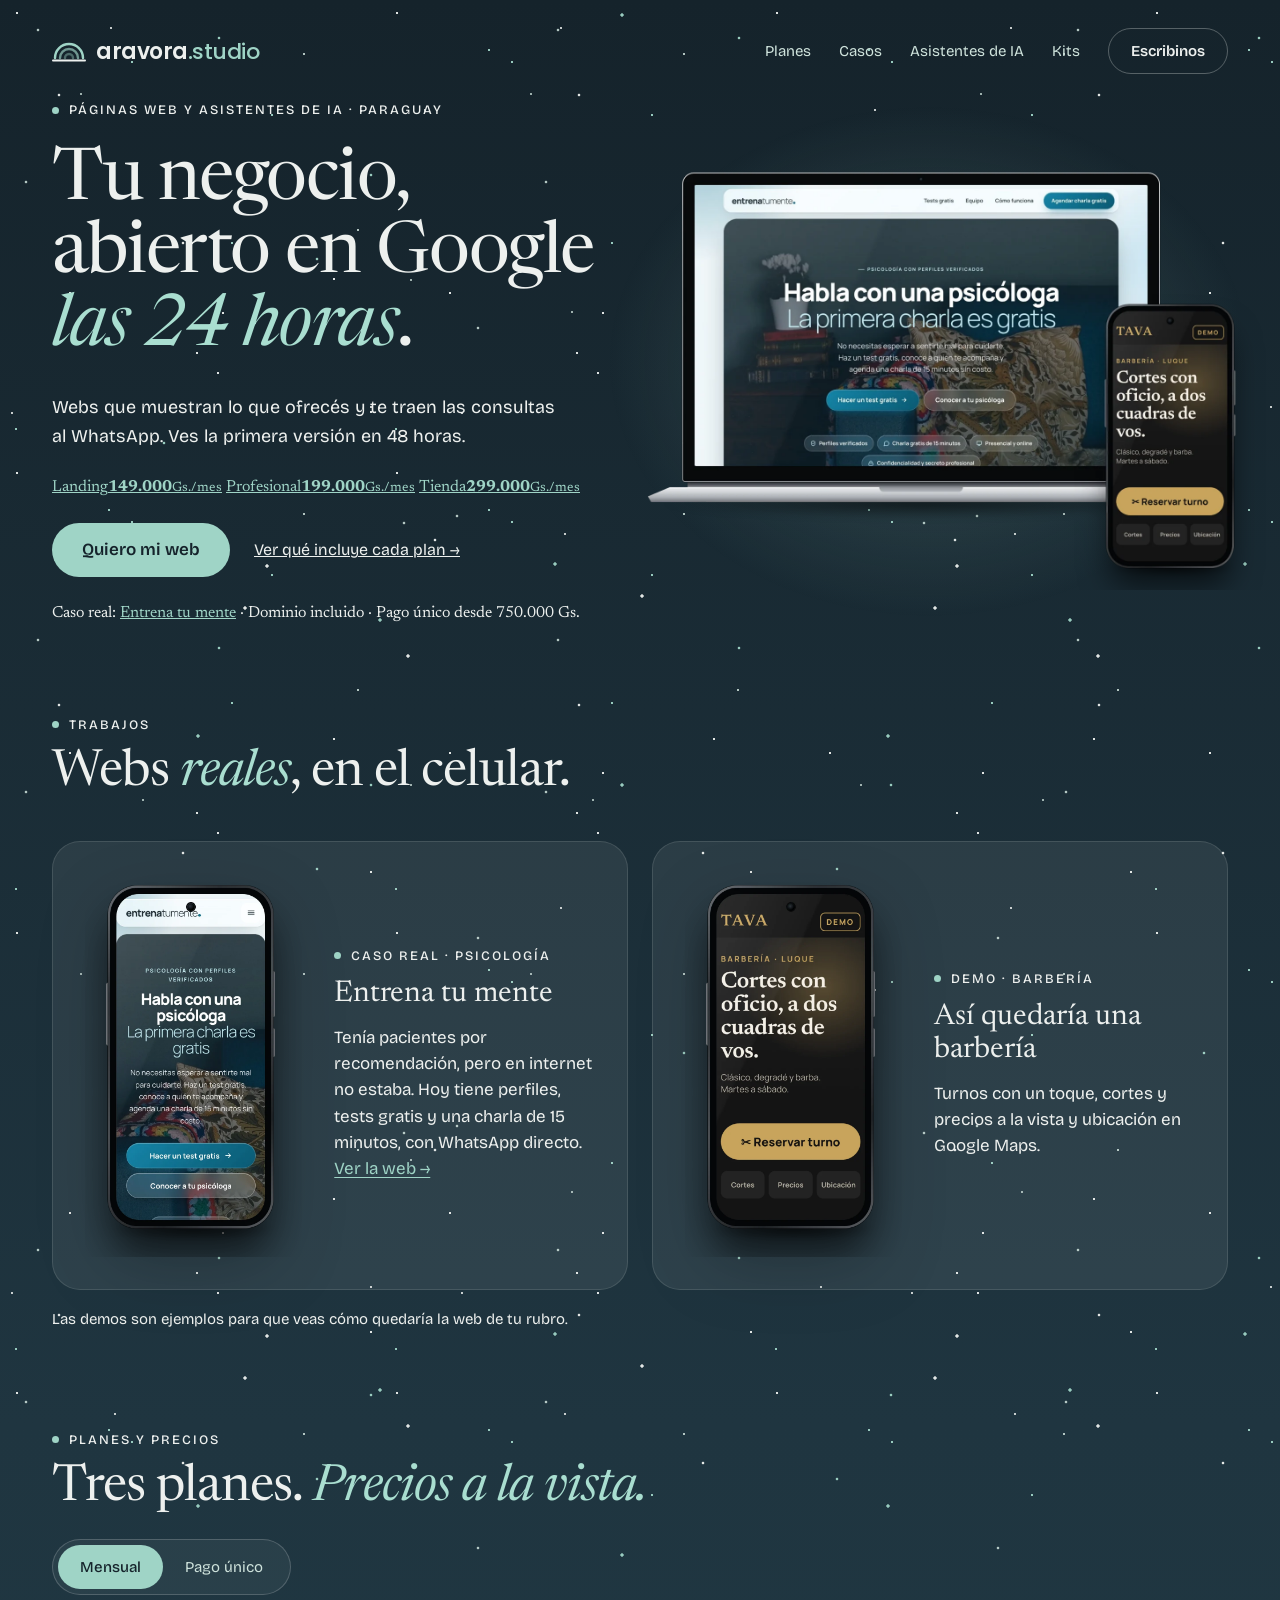
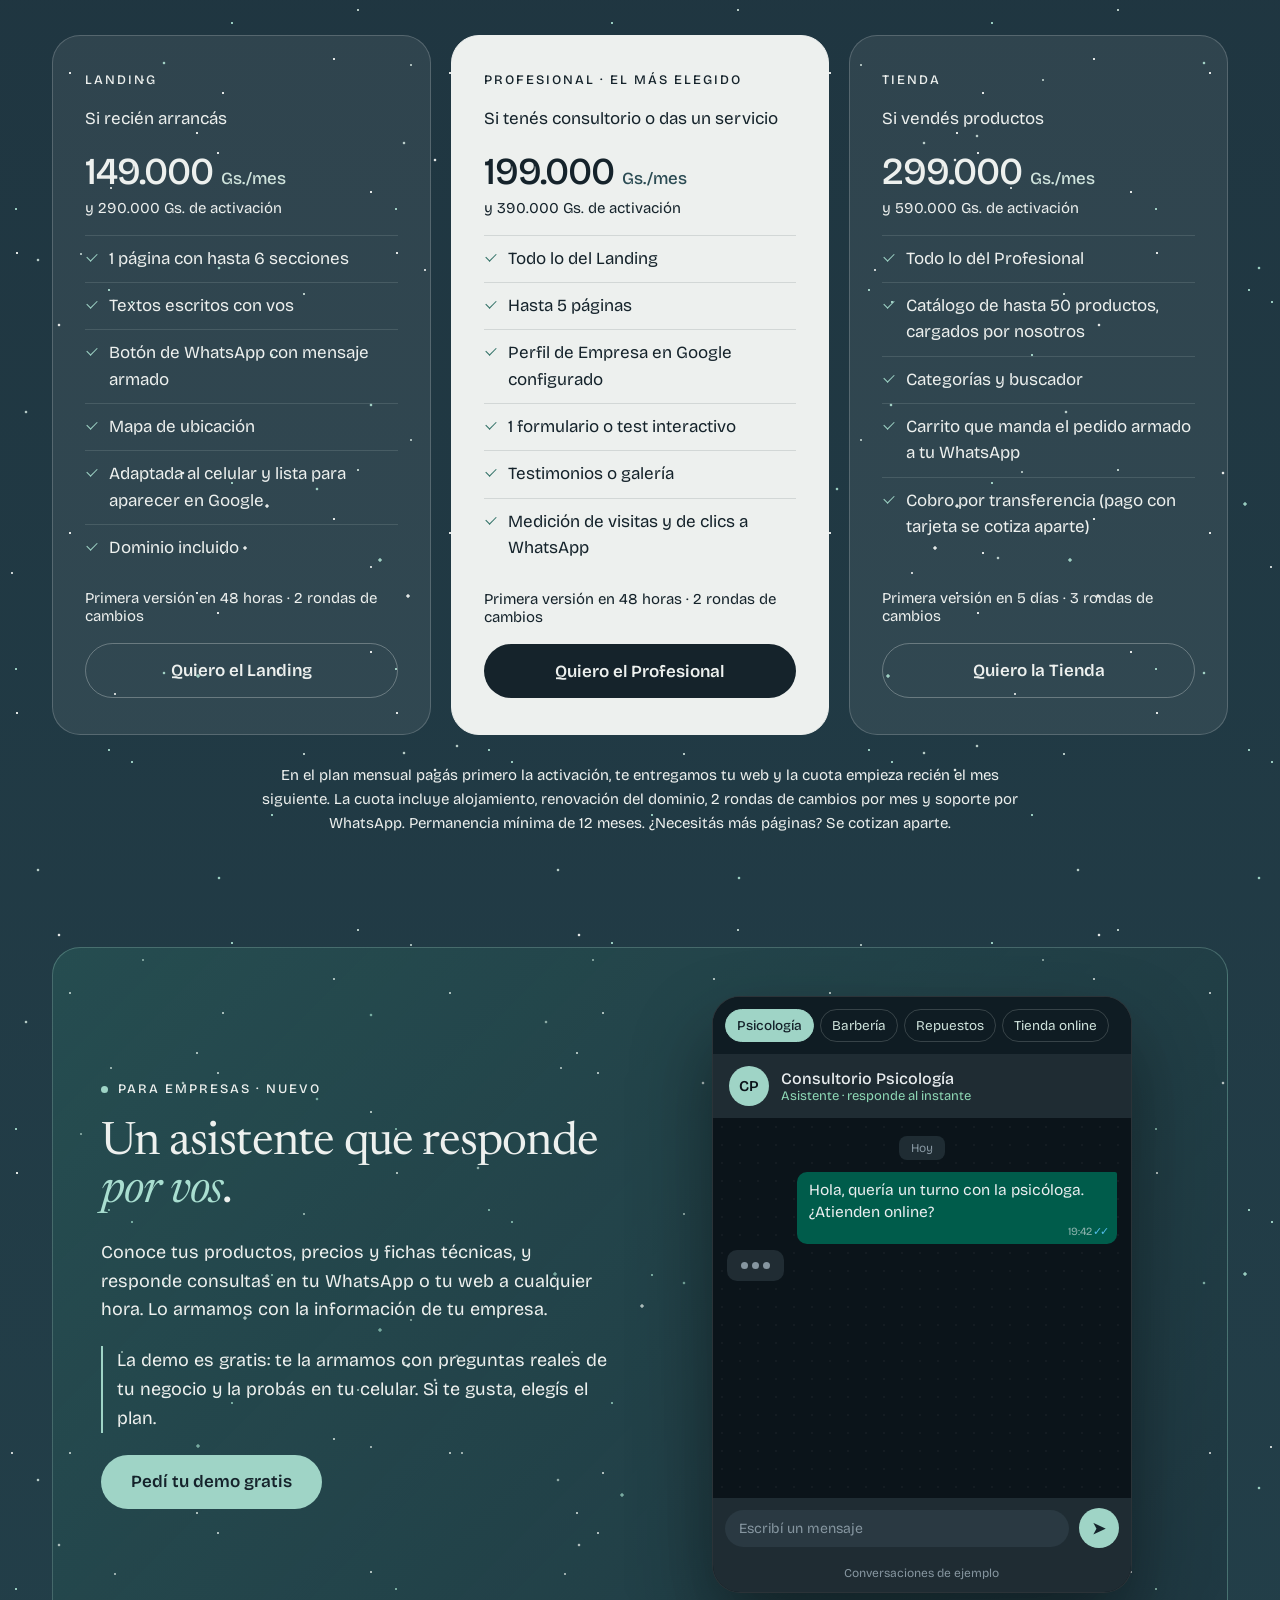
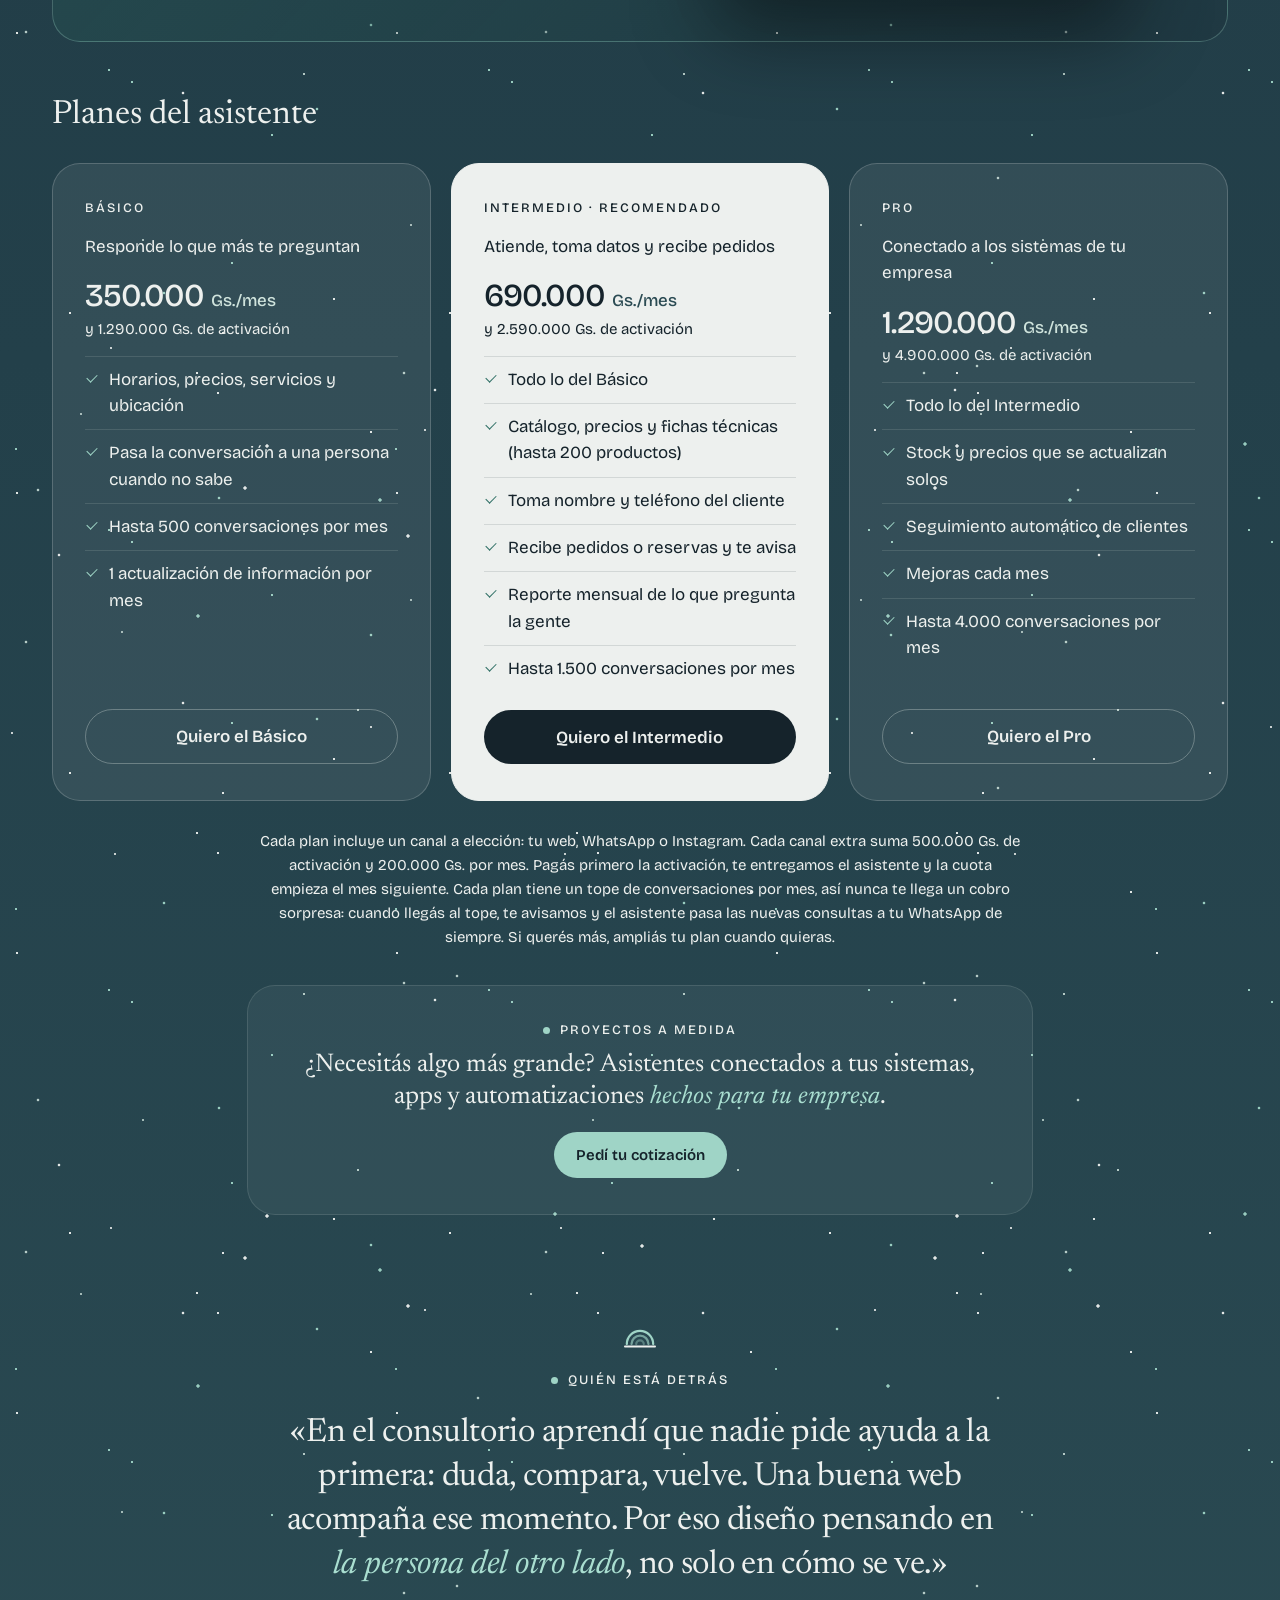
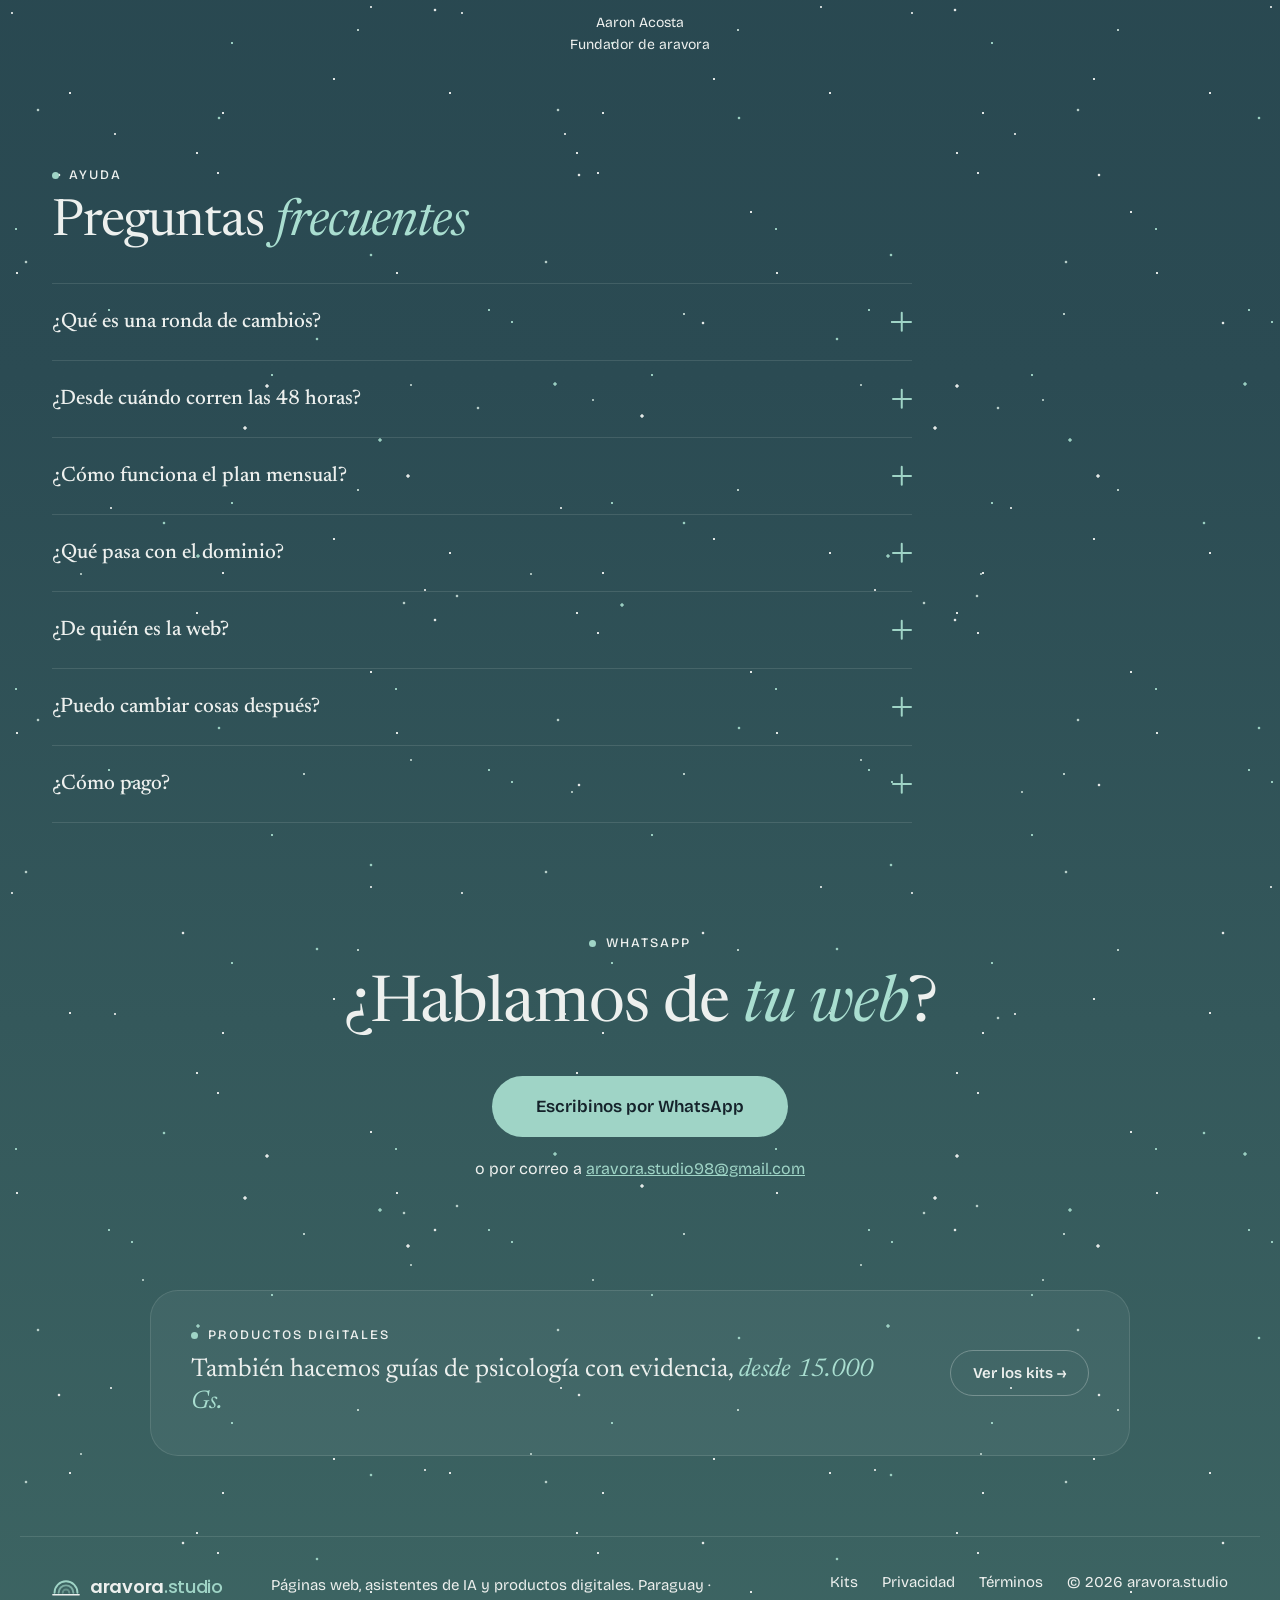
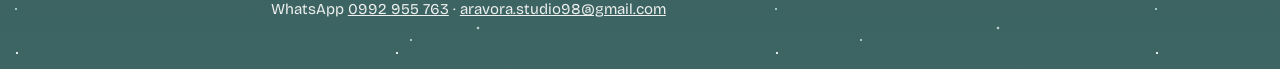
==== index.html @ 39e8e95a "Primera pantalla con precios y botón, página más corta" ====
<!DOCTYPE html>
<html lang="es">
<head>
  <meta charset="UTF-8">
  <meta name="viewport" content="width=device-width, initial-scale=1, viewport-fit=cover">
  <title>aravora.studio · Páginas web y asistentes de IA en Paraguay</title>
  <meta name="description" content="Páginas web para negocios y consultorios de Paraguay, desde 149.000 Gs. por mes. Primera versión en 48 horas y consultas directo a tu WhatsApp.">
  <meta name="theme-color" content="#15232B">
  <meta property="og:type" content="website">
  <meta property="og:title" content="aravora.studio · Páginas web y asistentes de IA en Paraguay">
  <meta property="og:description" content="Desde 149.000 Gs. por mes. Primera versión en 48 horas.">
  <meta property="og:url" content="https://aaronacostaamarillo98-blip.github.io/aravora-web/">
  <meta property="og:image" content="https://aaronacostaamarillo98-blip.github.io/aravora-web/compartir.jpg">
  <meta property="og:image:width" content="1200">
  <meta property="og:image:height" content="630">
  <link rel="icon" href="data:image/svg+xml,%3Csvg xmlns='http://www.w3.org/2000/svg' viewBox='0 0 64 64'%3E%3Crect width='64' height='64' rx='14' fill='%2315232B'/%3E%3Cg fill='none' stroke='%239FD4C6' stroke-width='4' stroke-linecap='round'%3E%3Cpath d='M12 40a20 20 0 0 1 40 0'/%3E%3Cpath d='M19 40a13 13 0 0 1 26 0' opacity='.6'/%3E%3Cpath d='M26 40a6 6 0 0 1 12 0' opacity='.35'/%3E%3C/g%3E%3Cline x1='9' y1='47' x2='55' y2='47' stroke='%23EDF0EE' stroke-width='4' stroke-linecap='round'/%3E%3C/svg%3E">
  <link rel="preload" as="image" href="img/dispositivos.webp" fetchpriority="high">
  <link rel="preconnect" href="https://fonts.googleapis.com">
  <link rel="preconnect" href="https://fonts.gstatic.com" crossorigin>
  <link href="https://fonts.googleapis.com/css2?family=Bricolage+Grotesque:opsz,wght@12..96,400;12..96,500;12..96,600&family=Newsreader:ital,opsz,wght@0,6..72,400;0,6..72,500;1,6..72,400;1,6..72,500&family=Poppins:wght@600&display=swap" rel="stylesheet">
  <link rel="stylesheet" href="estilo.css?v=20261119">
  <link rel="stylesheet" href="webs.css?v=20261119b">
  <link rel="stylesheet" href="tipografia.css?v=20261119">
  <link rel="stylesheet" href="calma.css?v=20261119">

  <!-- Pixel de Meta (ID 1428355635968530) -->
  <script>
    !function(f,b,e,v,n,t,s){if(f.fbq)return;n=f.fbq=function(){n.callMethod?
    n.callMethod.apply(n,arguments):n.queue.push(arguments)};if(!f._fbq)f._fbq=n;
    n.push=n;n.loaded=!0;n.version='2.0';n.queue=[];t=b.createElement(e);t.async=!0;
    t.src=v;s=b.getElementsByTagName(e)[0];s.parentNode.insertBefore(t,s)}(window,
    document,'script','https://connect.facebook.net/en_US/fbevents.js');
    fbq('init', '1428355635968530');
    fbq('track', 'PageView');
  </script>
  <noscript><img height="1" width="1" style="display:none" src="https://www.facebook.com/tr?id=1428355635968530&ev=PageView&noscript=1" alt=""></noscript>
  <!-- Fin del Pixel de Meta -->
</head>
<body class="pagina-inicio pagina-webs">

  <div class="raiz">
    <!-- Cielo estrellado -->
    <div class="cielo" aria-hidden="true">
      <span class="capa c1"></span>
      <span class="capa c2"></span>
      <span class="capa c3"></span>
      <span class="capa c4"></span>
      <span class="fugaz f1"><i></i></span>
      <span class="fugaz larga f2"><i></i></span>
      <span class="fugaz corta f3"><i></i></span>
      <span class="fugaz f4"><i></i></span>
    </div>

    <!-- Navegación -->
    <header class="cabecera ancho">
      <a href="#inicio" class="marca" aria-label="aravora, inicio">
        <svg viewBox="0 0 34 22" fill="none" aria-hidden="true"><path d="M3 18a14 14 0 0 1 28 0" stroke="#9FD4C6" stroke-width="2.4" stroke-linecap="round"/><path d="M8 18a9 9 0 0 1 18 0" stroke="#9FD4C6" stroke-width="2.4" stroke-linecap="round" opacity="0.65"/><path d="M13 18a4 4 0 0 1 8 0" stroke="#9FD4C6" stroke-width="2.4" stroke-linecap="round" opacity="0.4"/><path d="M1 20.5h32" stroke="#EDF0EE" stroke-width="2" stroke-linecap="round"/></svg>
        <span class="logotipo">aravora<span class="logotipo-punto">.studio</span></span>
      </a>
      <button class="abrir-menu" type="button" aria-label="Abrir menú" aria-expanded="false" aria-controls="menu"><svg width="20" height="20" viewBox="0 0 20 20" fill="none" aria-hidden="true"><path d="M3 6h14M3 14h14" stroke="#EDF0EE" stroke-width="1.6" stroke-linecap="round"/></svg></button>
      <nav class="menu" id="menu" aria-label="Principal">
        <a href="#planes">Planes</a>
        <a href="#casos">Casos</a>
        <a href="#asistentes">Asistentes de IA</a>
        <a href="kits.html">Kits</a>
        <a class="boton boton--linea boton--chico" data-wa="Hola, quiero consultar por una página web" data-producto="Consulta web" href="#" target="_blank" rel="noopener">Escribinos</a>
      </nav>
    </header>

    <main>

      <!-- 1. Titular -->
      <section class="heroweb ancho" id="inicio">
        <div class="heroweb-texto">
          <p class="rotulo"><span class="punto"></span><span>Páginas web y asistentes de IA · Paraguay</span></p>
          <h1>Tu negocio, abierto en Google <em>las 24 horas</em>.</h1>
          <p class="bajada">Webs que muestran lo que ofrecés y te traen las consultas al WhatsApp. Ves la primera versión en 48 horas.</p>
          <div class="hero-precios" aria-label="Precios">
            <a href="#planes" class="hero-precio"><span>Landing</span><b>149.000</b><small>Gs./mes</small></a>
            <a href="#planes" class="hero-precio hero-precio--top"><span>Profesional</span><b>199.000</b><small>Gs./mes</small></a>
            <a href="#planes" class="hero-precio"><span>Tienda</span><b>299.000</b><small>Gs./mes</small></a>
          </div>
          <div class="portada-acciones">
            <a class="boton" data-wa="Hola, quiero mi página web" data-producto="Consulta web" href="#" target="_blank" rel="noopener">Quiero mi web</a>
            <a class="enlace-flecha" href="#planes">Ver qué incluye cada plan →</a>
          </div>
          <p class="hero-prueba"><span class="punto"></span>Caso real: <a href="#casos">Entrena tu mente</a> · Dominio incluido · Pago único desde 750.000 Gs.</p>
        </div>
        <div class="heroweb-dispositivos"><img src="img/dispositivos.webp" fetchpriority="high" alt="La web de Entrena tu mente en una notebook y la demo de una barbería en un celular" width="1600" height="1040"></div>
      </section>



      <!-- 6. Casos y demos -->
      <section class="casos ancho" id="casos" aria-labelledby="casos-titulo">
        <p class="rotulo"><span class="punto"></span>Trabajos</p>
        <h2 class="titulo-seccion" id="casos-titulo">Webs <em>reales</em>, en el celular.</h2>
        <div class="casos-rejilla">
          <a class="caso-tarjeta" href="https://entrenatumente.space" target="_blank" rel="noopener">
            <img class="caso-tel" src="img/tel-etm.webp" alt="La web de Entrena tu mente en un celular" width="760" height="1340" loading="lazy">
            <div class="caso-tarjeta-texto">
              <p class="rotulo"><span class="punto"></span>Caso real · Psicología</p>
              <h3>Entrena tu mente</h3>
              <p>Tenía pacientes por recomendación, pero en internet no estaba. Hoy tiene perfiles, tests gratis y una charla de 15 minutos, con WhatsApp directo. <span class="subrayado">Ver la web →</span></p>
            </div>
          </a>
          <div class="caso-tarjeta">
            <img class="caso-tel" src="img/tel-tava.webp" alt="Demo de la web de una barbería en un celular" width="760" height="1340" loading="lazy">
            <div class="caso-tarjeta-texto">
              <p class="rotulo"><span class="punto"></span>Demo · Barbería</p>
              <h3>Así quedaría una barbería</h3>
              <p>Turnos con un toque, cortes y precios a la vista y ubicación en Google Maps.</p>
            </div>
          </div>
        </div>
        <p class="casos-nota">Las demos son ejemplos para que veas cómo quedaría la web de tu rubro.</p>
      </section>



      <!-- 4. Planes -->
      <section class="planes ancho modo-mensual" id="planes" aria-labelledby="planes-titulo">
        <div class="planes-cabeza">
          <p class="rotulo"><span class="punto"></span>Planes y precios</p>
          <h2 class="titulo-seccion" id="planes-titulo">Tres planes. <em>Precios a la vista.</em></h2>
          <div class="interruptor" role="group" aria-label="Forma de pago">
            <button type="button" data-modo="mensual" aria-pressed="true">Mensual</button>
            <button type="button" data-modo="unico" aria-pressed="false">Pago único</button>
          </div>
        </div>

        <div class="planes-rejilla">
          <article class="plan" data-plan="Landing" data-unico="750000" data-mensual="149000">
            <p class="rotulo">Landing</p>
            <p class="plan-para">Si recién arrancás</p>
            <p class="plan-precio">
              <span class="si-unico"><span class="cifra">750.000 <span>Gs.</span></span><span class="nota">pago único</span></span>
              <span class="si-mensual"><span class="cifra">149.000 <span>Gs./mes</span></span><span class="nota">y 290.000 Gs. de activación</span></span>
            </p>
            <ul class="plan-lista">
              <li>1 página con hasta 6 secciones</li>
              <li>Textos escritos con vos</li>
              <li>Botón de WhatsApp con mensaje armado</li>
              <li>Mapa de ubicación</li>
              <li>Adaptada al celular y lista para aparecer en Google</li>
              <li>Dominio incluido</li>
            </ul>
            <p class="plan-meta">Primera versión en 48 horas · 2 rondas de cambios</p>
            <a class="boton boton--linea plan-boton" data-wa="Hola, quiero el plan Landing en pago mensual" data-producto="Plan Landing" data-valor="149000" href="#" target="_blank" rel="noopener">Quiero el Landing</a>
          </article>

          <article class="plan plan--destacado" data-plan="Profesional" data-unico="1000000" data-mensual="199000">
            <p class="rotulo">Profesional · El más elegido</p>
            <p class="plan-para">Si tenés consultorio o das un servicio</p>
            <p class="plan-precio">
              <span class="si-unico"><span class="cifra">1.000.000 <span>Gs.</span></span><span class="nota">pago único</span></span>
              <span class="si-mensual"><span class="cifra">199.000 <span>Gs./mes</span></span><span class="nota">y 390.000 Gs. de activación</span></span>
            </p>
            <ul class="plan-lista">
              <li>Todo lo del Landing</li>
              <li>Hasta 5 páginas</li>
              <li>Perfil de Empresa en Google configurado</li>
              <li>1 formulario o test interactivo</li>
              <li>Testimonios o galería</li>
              <li>Medición de visitas y de clics a WhatsApp</li>
            </ul>
            <p class="plan-meta">Primera versión en 48 horas · 2 rondas de cambios</p>
            <a class="boton boton--tinta plan-boton" data-wa="Hola, quiero el plan Profesional en pago mensual" data-producto="Plan Profesional" data-valor="199000" href="#" target="_blank" rel="noopener">Quiero el Profesional</a>
          </article>

          <article class="plan" data-plan="Tienda" data-unico="1800000" data-mensual="299000">
            <p class="rotulo">Tienda</p>
            <p class="plan-para">Si vendés productos</p>
            <p class="plan-precio">
              <span class="si-unico"><span class="cifra">1.800.000 <span>Gs.</span></span><span class="nota">pago único</span></span>
              <span class="si-mensual"><span class="cifra">299.000 <span>Gs./mes</span></span><span class="nota">y 590.000 Gs. de activación</span></span>
            </p>
            <ul class="plan-lista">
              <li>Todo lo del Profesional</li>
              <li>Catálogo de hasta 50 productos, cargados por nosotros</li>
              <li>Categorías y buscador</li>
              <li>Carrito que manda el pedido armado a tu WhatsApp</li>
              <li>Cobro por transferencia (pago con tarjeta se cotiza aparte)</li>
            </ul>
            <p class="plan-meta">Primera versión en 5 días · 3 rondas de cambios</p>
            <a class="boton boton--linea plan-boton" data-wa="Hola, quiero el plan Tienda en pago mensual" data-producto="Plan Tienda" data-valor="299000" href="#" target="_blank" rel="noopener">Quiero la Tienda</a>
          </article>
        </div>

        <p class="planes-nota"><span class="si-unico">En pago único la web es tuya desde el primer día: queda a tu nombre, con el alojamiento incluido y el dominio gratis el primer año. Durante los 2 primeros meses tenés 2 rondas de cambios gratis; después, los cambios se cotizan aparte. </span><span class="si-mensual">En el plan mensual pagás primero la activación, te entregamos tu web y la cuota empieza recién el mes siguiente. La cuota incluye alojamiento, renovación del dominio, 2 rondas de cambios por mes y soporte por WhatsApp. Permanencia mínima de 12 meses. </span>¿Necesitás más páginas? Se cotizan aparte.</p>
      </section>





      <!-- 7. Asistentes de IA -->
      <section class="asistentes ancho" id="asistentes" aria-labelledby="asistentes-titulo">
        <div class="asistentes-caja">
          <div class="asistentes-texto">
            <p class="rotulo"><span class="punto"></span>Para empresas · Nuevo</p>
            <h2 id="asistentes-titulo">Un asistente que responde <em>por vos</em>.</h2>
            <p>Conoce tus productos, precios y fichas técnicas, y responde consultas en tu WhatsApp o tu web a cualquier hora. Lo armamos con la información de tu empresa.</p>
            <p class="asistentes-demo">La demo es gratis: te la armamos con preguntas reales de tu negocio y la probás en tu celular. Si te gusta, elegís el plan.</p>
            <a class="boton" data-wa="Hola, quiero la demo gratis del asistente de IA para mi empresa" data-producto="Demo asistente IA" href="#" target="_blank" rel="noopener">Pedí tu demo gratis</a>
          </div>
          <div class="chatx" id="chatx" aria-label="Ejemplos de conversación con un asistente">
            <div class="chatx-tabs" role="tablist"><button type="button" data-k="psico" role="tab">Psicología</button><button type="button" data-k="barber" role="tab">Barbería</button><button type="button" data-k="ferre" role="tab">Repuestos</button><button type="button" data-k="tienda" role="tab">Tienda online</button></div>
            <div class="chatx-cab"><span class="chatx-av">CP</span><div><p class="chatx-nom">Consultorio Psicología</p><p class="chatx-est">Asistente · responde al instante</p></div></div>
            <div class="chatx-cuerpo" aria-live="polite"></div>
            <div class="chatx-pie" aria-hidden="true"><span>Escribí un mensaje</span><b>➤</b></div>
            <p class="chatx-nota">Conversaciones de ejemplo</p>
          </div>
        </div>
              <div class="ia-planes">
          <h3 class="ia-planes-titulo">Planes del asistente</h3>
          <div class="planes-rejilla">
            <article class="plan">
              <p class="rotulo">Básico</p>
              <p class="plan-para">Responde lo que más te preguntan</p>
              <p class="plan-precio"><span class="cifra">350.000 <span>Gs./mes</span></span><span class="nota">y 1.290.000 Gs. de activación</span></p>
              <ul class="plan-lista">
                <li>Horarios, precios, servicios y ubicación</li>
                <li>Pasa la conversación a una persona cuando no sabe</li>
                <li>Hasta 500 conversaciones por mes</li>
                <li>1 actualización de información por mes</li>
              </ul>
              <a class="boton boton--linea plan-boton" data-wa="Hola, quiero el asistente de IA Básico" data-producto="Asistente Básico" data-valor="350000" href="#" target="_blank" rel="noopener">Quiero el Básico</a>
            </article>
            <article class="plan plan--destacado">
              <p class="rotulo">Intermedio · Recomendado</p>
              <p class="plan-para">Atiende, toma datos y recibe pedidos</p>
              <p class="plan-precio"><span class="cifra">690.000 <span>Gs./mes</span></span><span class="nota">y 2.590.000 Gs. de activación</span></p>
              <ul class="plan-lista">
                <li>Todo lo del Básico</li>
                <li>Catálogo, precios y fichas técnicas (hasta 200 productos)</li>
                <li>Toma nombre y teléfono del cliente</li>
                <li>Recibe pedidos o reservas y te avisa</li>
                <li>Reporte mensual de lo que pregunta la gente</li>
                <li>Hasta 1.500 conversaciones por mes</li>
              </ul>
              <a class="boton boton--tinta plan-boton" data-wa="Hola, quiero el asistente de IA Intermedio" data-producto="Asistente Intermedio" data-valor="690000" href="#" target="_blank" rel="noopener">Quiero el Intermedio</a>
            </article>
            <article class="plan">
              <p class="rotulo">Pro</p>
              <p class="plan-para">Conectado a los sistemas de tu empresa</p>
              <p class="plan-precio"><span class="cifra">1.290.000 <span>Gs./mes</span></span><span class="nota">y 4.900.000 Gs. de activación</span></p>
              <ul class="plan-lista">
                <li>Todo lo del Intermedio</li>
                <li>Stock y precios que se actualizan solos</li>
                <li>Seguimiento automático de clientes</li>
                <li>Mejoras cada mes</li>
                <li>Hasta 4.000 conversaciones por mes</li>
              </ul>
              <a class="boton boton--linea plan-boton" data-wa="Hola, quiero el asistente de IA Pro" data-producto="Asistente Pro" data-valor="1290000" href="#" target="_blank" rel="noopener">Quiero el Pro</a>
            </article>
          </div>
          <p class="planes-nota">Cada plan incluye un canal a elección: tu web, WhatsApp o Instagram. Cada canal extra suma 500.000 Gs. de activación y 200.000 Gs. por mes. Pagás primero la activación, te entregamos el asistente y la cuota empieza el mes siguiente. Cada plan tiene un tope de conversaciones por mes, así nunca te llega un cobro sorpresa: cuando llegás al tope, te avisamos y el asistente pasa las nuevas consultas a tu WhatsApp de siempre. Si querés más, ampliás tu plan cuando quieras.</p>
          <div class="tarjeta-alvora a-medida">
            <div class="tarjeta-alvora-texto">
              <p class="rotulo"><span class="punto"></span>Proyectos a medida</p>
              <h2>¿Necesitás algo más grande? Asistentes conectados a tus sistemas, apps y automatizaciones <em>hechos para tu empresa</em>.</h2>
            </div>
            <div class="tarjeta-alvora-enlaces">
              <a class="boton boton--chico" data-wa="Hola, quiero cotizar un proyecto a medida" data-producto="Proyecto a medida" href="#" target="_blank" rel="noopener">Pedí tu cotización</a>
            </div>
          </div>
        </div>
      </section>



      <!-- 9. Quién está detrás -->
      <section class="manifiesto tramo ancho">
        <div class="manifiesto-caja">
          <span class="isotipo" aria-hidden="true"><svg viewBox="0 0 34 22" fill="none" aria-hidden="true"><path d="M3 18a14 14 0 0 1 28 0" stroke="#9FD4C6" stroke-width="2.4" stroke-linecap="round"/><path d="M8 18a9 9 0 0 1 18 0" stroke="#9FD4C6" stroke-width="2.4" stroke-linecap="round" opacity="0.65"/><path d="M13 18a4 4 0 0 1 8 0" stroke="#9FD4C6" stroke-width="2.4" stroke-linecap="round" opacity="0.4"/><path d="M1 20.5h32" stroke="#EDF0EE" stroke-width="2" stroke-linecap="round"/></svg></span>
          <p class="rotulo"><span class="punto"></span>Quién está detrás</p>
          <blockquote class="manifiesto-cita">«En el consultorio aprendí que nadie pide ayuda a la primera: duda, compara, vuelve. Una buena web acompaña ese momento. Por eso diseño pensando en <em>la persona del otro lado</em>, no solo en cómo se ve.»</blockquote>
          <p class="manifiesto-firma">Aaron Acosta<span>Fundador de aravora</span></p>
        </div>
      </section>

      <!-- 10. Preguntas frecuentes -->
      <section class="faq faq--final tramo ancho">
        <div class="faq-cabeza">
          <p class="rotulo"><span class="punto"></span>Ayuda</p>
          <h2 class="titulo-seccion">Preguntas <em>frecuentes</em></h2>
        </div>
        <div class="faq-lista">
          <details class="faq-item">
            <summary><h3>¿Qué es una ronda de cambios?</h3><span class="faq-mas" aria-hidden="true"></span></summary>
            <p>Te mostramos la web, nos decís qué ajustar y lo hacemos. Eso es una ronda.</p>
          </details>
          <details class="faq-item">
            <summary><h3>¿Desde cuándo corren las 48 horas?</h3><span class="faq-mas" aria-hidden="true"></span></summary>
            <p>Desde que nos mandás textos, fotos y logo.</p>
          </details>
          <details class="faq-item">
            <summary><h3>¿Cómo funciona el plan mensual?</h3><span class="faq-mas" aria-hidden="true"></span></summary>
            <p>Pagás primero la activación y te entregamos tu web lista. La cuota mensual empieza recién el mes siguiente.</p>
          </details>
          <details class="faq-item">
            <summary><h3>¿Qué pasa con el dominio?</h3><span class="faq-mas" aria-hidden="true"></span></summary>
            <p>En pago único es gratis el primer año y después lo renovás vos. En el plan mensual está incluido mientras dure el plan.</p>
          </details>
          <details class="faq-item">
            <summary><h3>¿De quién es la web?</h3><span class="faq-mas" aria-hidden="true"></span></summary>
            <p>En pago único, tuya desde el primer día: queda a tu nombre, con el alojamiento incluido. En el plan mensual la cuidamos nosotros, y después de 12 meses puede pasar a tu nombre.</p>
          </details>
          <details class="faq-item">
            <summary><h3>¿Puedo cambiar cosas después?</h3><span class="faq-mas" aria-hidden="true"></span></summary>
            <p>En el plan mensual tenés 2 rondas de cambios por mes. En pago único tenés 2 rondas de cambios gratis durante los 2 primeros meses; después, los cambios se cotizan aparte.</p>
          </details>
          <details class="faq-item">
            <summary><h3>¿Cómo pago?</h3><span class="faq-mas" aria-hidden="true"></span></summary>
            <p>Por transferencia, en el mismo chat de WhatsApp.</p>
          </details>
        </div>
      </section>

      <!-- Cierre -->
      <section class="cierre tramo ancho" id="cierre">
        <p class="rotulo"><span class="punto"></span>WhatsApp</p>
        <h2 class="titulo-seccion">¿Hablamos de <em>tu web</em>?</h2>
        <a class="boton boton--grande" data-wa="Hola, quiero consultar por una página web" data-producto="Consulta web" href="#" target="_blank" rel="noopener">Escribinos por WhatsApp</a>
        <p class="cierre-correo">o por correo a <a href="mailto:aravora.studio98@gmail.com">aravora.studio98@gmail.com</a></p>
      </section>

      <!-- 11. Productos digitales -->
      <section class="alvora-final ancho">
        <div class="tarjeta-alvora">
          <div class="tarjeta-alvora-texto">
            <p class="rotulo"><span class="punto"></span>Productos digitales</p>
            <h2>También hacemos guías de psicología con evidencia, <em>desde 15.000 Gs.</em></h2>
          </div>
          <div class="tarjeta-alvora-enlaces">
            <a class="boton boton--linea boton--chico" href="kits.html">Ver los kits →</a>
          </div>
        </div>
      </section>

    </main>

    <!-- Pie -->
    <footer class="pie pie--minimo ancho" id="pie">
      <a href="#inicio" class="marca" aria-label="aravora, inicio">
        <svg viewBox="0 0 34 22" fill="none" aria-hidden="true"><path d="M3 18a14 14 0 0 1 28 0" stroke="#9FD4C6" stroke-width="2.4" stroke-linecap="round"/><path d="M8 18a9 9 0 0 1 18 0" stroke="#9FD4C6" stroke-width="2.4" stroke-linecap="round" opacity="0.65"/><path d="M13 18a4 4 0 0 1 8 0" stroke="#9FD4C6" stroke-width="2.4" stroke-linecap="round" opacity="0.4"/><path d="M1 20.5h32" stroke="#EDF0EE" stroke-width="2" stroke-linecap="round"/></svg>
        <span class="logotipo">aravora<span class="logotipo-punto">.studio</span></span>
      </a>
      <p class="pie-aviso">Páginas web, asistentes de IA y productos digitales. Paraguay · WhatsApp <a data-wa="Hola, quiero consultar por una página web" data-producto="Consulta web" href="#" target="_blank" rel="noopener">0992 955 763</a> · <a href="mailto:aravora.studio98@gmail.com">aravora.studio98@gmail.com</a></p>
      <div class="pie-legal">
        <a href="kits.html">Kits</a>
        <a href="privacidad.html">Privacidad</a>
        <a href="terminos.html">Términos</a>
        <span>© 2026 aravora.studio</span>
      </div>
    </footer>
  </div>

  <!-- Barra fija: solo en celular -->
  <div class="barra-fija">
    <span>¿Querés tu web? Te respondemos</span>
    <a class="boton boton--chico" data-wa="Hola, quiero consultar por una página web" data-producto="Consulta web" href="#" target="_blank" rel="noopener">Escribinos</a>
  </div>

  <script src="sitio.js?v=20261119"></script>
  <script src="webs.js?v=20261119b"></script>
  <script src="chat.js?v=20261119"></script>
</body>
</html>
---- estilo.css ----
/* ================= aravora · rediseño 2026-10 =================
   Una sola hoja para index.html y alvora.html.
   Orden: variables → base → piezas compartidas → inicio → alvora → celular → cielo. */

:root {
  /* Marca */
  --niebla: #EDF0EE;
  --tinta: #15232B;
  --aurora: #2F6F65;
  --menta: #9FD4C6;
  --alba: #CFE3DC;
  /* Cielo y apoyos */
  --aurora-clara: #86C9BA;
  --hora-azul: #2B4B53;
  --amanecer: #3D6563;
  /* Colores de kit, solo en su kit */
  --violeta: 79, 74, 148;
  --violeta-claro: #B9B5EE;
  --violeta-punto: #A9A4E8;
  --noche: 52, 89, 138;
  --noche-claro: #A9C6EC;
  --noche-punto: #8FB2E0;
  /* Líneas sobre el cielo (Niebla con transparencia) */
  --linea: rgba(237, 240, 238, .12);
  --linea-media: rgba(237, 240, 238, .2);
  --linea-fuerte: rgba(237, 240, 238, .3);
  /* Tipografías */
  --serif: "Newsreader", Georgia, serif;
  --sans: "Bricolage Grotesque", "Segoe UI", sans-serif;
  --logo: "Poppins", "Segoe UI", sans-serif;
}

/* ================= BASE ================= */
*, *::before, *::after { box-sizing: border-box; }
html { scroll-behavior: smooth; -webkit-text-size-adjust: 100%; }
body { margin: 0; background: var(--tinta); color: var(--niebla); font-family: var(--serif); -webkit-font-smoothing: antialiased; }
h1, h2, h3, p, ul, ol, dl, dd { margin: 0; }
h1, h2, h3 { font-weight: 400; }
ul, ol { padding: 0; list-style: none; }
img { display: block; max-width: 100%; height: auto; }
a { color: var(--menta); }
a:hover { color: var(--niebla); }
em { font-style: italic; color: var(--aurora-clara); }
button { font: inherit; color: inherit; }
:focus-visible { outline: 2px solid var(--menta); outline-offset: 3px; }
[id] { scroll-margin-top: 24px; }

.raiz { position: relative; min-height: 100vh; overflow: hidden; }
@supports (overflow: clip) { .raiz { overflow: visible; overflow-x: clip; } }   /* clip no rompe position: sticky */
.raiz > *:not(.cielo) { position: relative; z-index: 1; }
.pagina-inicio .raiz { background: linear-gradient(180deg, #15232B 0%, #1F3540 22%, #23404A 55%, #2B4B53 80%, #3D6563 100%); }
.pagina-alvora .raiz { background: linear-gradient(180deg, #15232B 0%, #1F3540 25%, #23404A 60%, #2B4B53 85%, #3D6563 100%); }

.ancho { max-width: 1240px; margin-left: auto; margin-right: auto; padding-left: 32px; padding-right: 32px; }
.solo-movil { display: none !important; }

/* ================= PIEZAS COMPARTIDAS ================= */
/* Cabecera */
.raiz > .cabecera { z-index: 5; }
.cabecera { display: flex; flex-wrap: wrap; gap: 20px; align-items: center; justify-content: space-between; padding-top: 28px; padding-bottom: 28px; }
.marcas { display: flex; align-items: center; gap: 14px; }
.marca { display: flex; align-items: center; gap: 10px; text-decoration: none; color: var(--niebla); }
.marca svg { width: 34px; height: 22px; flex: none; }
.logotipo { font-family: var(--logo); font-weight: 600; font-size: 22px; letter-spacing: -.5px; }
.logotipo--alvora { color: var(--menta); }
.separador { width: 1px; height: 22px; background: rgba(237, 240, 238, .25); }
.menu { display: flex; flex-wrap: wrap; gap: 28px; align-items: center; font-family: var(--sans); font-size: 15px; }
.menu a { color: var(--alba); text-decoration: none; }
.menu a:hover { color: var(--niebla); }
.abrir-menu { display: none; width: 48px; height: 48px; border-radius: 999px; border: 1px solid rgba(237, 240, 238, .25); background: transparent; align-items: center; justify-content: center; cursor: pointer; }

/* Botones */
.boton {
  display: inline-flex; align-items: center; justify-content: center; min-height: 52px; padding: 16px 30px;
  border: 0; border-radius: 999px; background: var(--menta); color: var(--tinta);
  font-family: var(--sans); font-weight: 500; font-size: 16px; text-decoration: none; text-align: center; cursor: pointer;
  transition: background-color .2s ease, border-color .2s ease;
}
.boton:hover { background: var(--niebla); color: var(--tinta); }
.boton--linea { background: transparent; color: var(--niebla); border: 1px solid var(--linea-fuerte); font-weight: 400; padding-left: 26px; padding-right: 26px; }
.boton--linea:hover { background: rgba(237, 240, 238, .08); border-color: var(--niebla); color: var(--niebla); }
.menu .boton--linea { color: var(--niebla); }
.boton--tinta { background: var(--tinta); color: var(--niebla); }
.boton--tinta:hover { background: var(--hora-azul); color: var(--niebla); }
.boton--niebla { background: var(--niebla); color: var(--tinta); font-weight: 600; }
.boton--niebla:hover { background: var(--menta); }
.boton--kit { min-height: 50px; padding: 15px 26px; }
.boton--kit.boton--linea { padding-left: 24px; padding-right: 24px; }
.boton--chico { min-height: 48px; padding: 12px 22px; font-size: 15px; }

/* Rótulo en mayúsculas con punto */
.rotulo { display: flex; align-items: center; gap: 10px; font-family: var(--sans); font-size: 12px; letter-spacing: 3px; text-transform: uppercase; color: var(--alba); }
.punto { flex: none; width: 7px; height: 7px; border-radius: 999px; background: var(--menta); }
.rotulo .logotipo-mini { font-family: var(--logo); font-weight: 600; font-size: 14px; letter-spacing: 0; text-transform: none; color: var(--niebla); }

.titulo-seccion { font-size: clamp(36px, 4vw, 56px); line-height: 1.05; letter-spacing: -1px; }

/* Pasos numerados */
.pasos { display: grid; grid-template-columns: repeat(auto-fit, minmax(240px, 1fr)); gap: 24px; }
.paso { display: flex; flex-direction: column; gap: 12px; padding-top: 24px; border-top: 1px solid var(--linea-media); }
.paso-numero { font-family: var(--sans); font-weight: 500; font-size: 52px; line-height: 1; color: var(--menta); }
.paso-texto { display: flex; flex-direction: column; gap: 12px; }
.paso h3 { font-weight: 500; font-size: 24px; }
.paso p { font-size: 17px; line-height: 1.6; color: var(--alba); }

/* Preguntas frecuentes */
.faq { display: flex; flex-wrap: wrap; gap: 40px; padding-bottom: 120px; }
.faq h2 { flex: 1 1 280px; font-size: clamp(36px, 4vw, 52px); line-height: 1.05; }
.faq-lista { flex: 2 1 520px; min-width: 0; }
.faq-item { padding: 22px 0; border-top: 1px solid rgba(237, 240, 238, .14); }
.faq-item:last-child { border-bottom: 1px solid rgba(237, 240, 238, .14); }
.faq-item h3 { margin-bottom: 8px; font-weight: 500; font-size: 21px; }
.faq-item p { font-size: 17px; line-height: 1.6; color: var(--alba); }


/* Pie */
.pie { display: flex; flex-wrap: wrap; gap: 24px; justify-content: space-between; padding-top: 40px; padding-bottom: 56px; border-top: 1px solid var(--linea-media); font-family: var(--sans); font-size: 14px; color: var(--niebla); }
.pie p { max-width: 620px; line-height: 1.6; }
.pie-enlaces { display: flex; flex-wrap: wrap; gap: 20px; }
.pie-enlaces a { color: var(--niebla); }
.pie-enlaces a:hover { color: var(--menta); }


/* Aparición suave al llegar con el scroll (solo si sitio.js la activa) */
.animar [data-aparece] { opacity: 0; transform: translateY(18px); transition: opacity .7s ease, transform .7s cubic-bezier(.2, .7, .2, 1); }
.animar [data-aparece].aparecido { opacity: 1; transform: none; }

/* ================= INICIO ================= */
/* Portada */
.portada { display: grid; grid-template-columns: minmax(0, 12fr) minmax(0, 11fr); column-gap: 64px; row-gap: 28px; padding-top: 72px; padding-bottom: 96px; }
.portada-titular { grid-column: 1; grid-row: 1; align-self: end; display: flex; flex-direction: column; gap: 28px; }
.portada-resto { grid-column: 1; grid-row: 2; align-self: start; display: flex; flex-direction: column; gap: 28px; }
.portada h1 { font-size: clamp(44px, 6vw, 84px); line-height: 1.02; letter-spacing: -1.5px; }
.bajada { max-width: 520px; font-size: 20px; line-height: 1.55; color: var(--alba); }
.portada-acciones { display: flex; flex-wrap: wrap; gap: 16px; align-items: center; }
.enlace-flecha { padding: 16px 8px; font-family: var(--sans); font-size: 16px; color: var(--niebla); }
.enlace-flecha:hover { color: var(--menta); }
.portada-datos { display: flex; flex-wrap: wrap; gap: 24px; padding-top: 12px; border-top: 1px solid var(--linea); font-family: var(--sans); font-size: 14px; color: var(--alba); }
.portada-kits { grid-column: 2; grid-row: 1 / 3; align-self: center; position: relative; aspect-ratio: 54 / 50; }
.portada-kits::before { content: ""; position: absolute; inset: 7% 4%; border-radius: 999px; background: radial-gradient(closest-side, rgba(159, 212, 198, .28), rgba(159, 212, 198, 0)); }
.portada-kits img { position: absolute; border-radius: 10px; }
.portada-kits .kit-izq { left: 2%; top: 18%; width: 42%; transform: rotate(-7deg); box-shadow: 0 30px 60px rgba(0, 0, 0, .45); }
.portada-kits .kit-der { right: 2%; top: 18%; width: 42%; transform: rotate(7deg); box-shadow: 0 30px 60px rgba(0, 0, 0, .45); }
.portada-kits .kit-centro { left: 27%; top: 6%; width: 46%; box-shadow: 0 40px 80px rgba(0, 0, 0, .55); }

/* Selector «¿Con cuál te identificas?» */
.selector { padding-bottom: 120px; }
.selector-caja { display: flex; flex-wrap: wrap; gap: 20px; align-items: center; justify-content: space-between; padding: 32px; border: 1px solid var(--linea); border-radius: 28px; background: rgba(237, 240, 238, .05); }
.selector-pregunta { flex: 1 1 260px; font-size: 26px; line-height: 1.3; }
.selector-opciones { flex: 2 1 560px; display: flex; flex-wrap: wrap; gap: 12px; }
.pildora { display: inline-flex; align-items: center; min-height: 48px; padding: 14px 22px; border: 1px solid rgba(237, 240, 238, .22); border-radius: 999px; font-size: 17px; color: var(--niebla); text-decoration: none; transition: border-color .2s ease, background-color .2s ease; }
.pildora:hover { border-color: var(--menta); background: rgba(159, 212, 198, .08); color: var(--niebla); }
.pildora .flecha { color: var(--menta); }

/* La colección */
.coleccion { display: flex; flex-direction: column; gap: 32px; padding-bottom: 40px; }
.coleccion-cabeza { display: flex; flex-wrap: wrap; gap: 24px; align-items: end; justify-content: space-between; padding-bottom: 32px; border-bottom: 1px solid var(--linea); }
.coleccion-cabeza p { max-width: 420px; font-size: 17px; line-height: 1.6; color: var(--alba); }

.pieza { --brillo: rgba(134, 201, 186, .3); --acento: var(--aurora-clara); --acento-punto: var(--aurora-clara);
  display: grid; grid-template-columns: minmax(0, 34fr) minmax(0, 46fr); gap: 56px; align-items: center; padding: 56px 0; border-bottom: 1px solid var(--linea); }
.pieza:last-child { border-bottom: 0; }
.pieza--002 { --brillo: rgba(var(--violeta), .55); --acento: var(--violeta-claro); --acento-punto: var(--violeta-punto); grid-template-columns: minmax(0, 46fr) minmax(0, 34fr); }
.pieza--002 .pieza-portada { order: 2; }
.pieza--003 { --brillo: rgba(var(--noche), .6); --acento: var(--noche-claro); --acento-punto: var(--noche-punto); }
.pieza-portada { position: relative; display: flex; justify-content: center; width: 100%; padding: 32px 0; border: 0; background: none; cursor: pointer; }
.pieza-portada::before { content: ""; position: absolute; inset: 0; background: radial-gradient(closest-side, var(--brillo), transparent); }
.pieza-portada img { position: relative; width: 300px; max-width: 80%; border-radius: 10px; box-shadow: 0 40px 80px rgba(0, 0, 0, .5); transition: transform .3s ease; }
.pieza-portada:hover img { transform: translateY(-6px); }
.pieza-cuerpo { display: flex; flex-direction: column; gap: 22px; min-width: 0; }
.pieza-cabeza { display: flex; flex-direction: column; gap: 22px; min-width: 0; }
.pieza .punto { background: var(--acento-punto); }
.pieza h3 { font-size: clamp(32px, 3.4vw, 46px); line-height: 1.08; letter-spacing: -.8px; }
.pieza h3 em { color: var(--acento); }
.pieza-texto { font-size: 18px; line-height: 1.6; color: var(--alba); }
.pieza-lista { font-size: 17px; }
.pieza-lista li { padding: 12px 0; border-top: 1px solid var(--linea); }
.pieza-lista li:last-child { border-bottom: 1px solid var(--linea); }
.pieza-compra { display: flex; flex-wrap: wrap; gap: 20px; align-items: center; justify-content: space-between; }
.precio { font-family: var(--sans); font-weight: 500; font-size: 40px; letter-spacing: -1px; }
.precio span { font-size: 18px; letter-spacing: 0; color: var(--alba); }
.pieza-botones { display: flex; flex-wrap: wrap; gap: 12px; }
.basado { font-size: 13px; color: var(--alba); opacity: .85; }

/* Packs */
.packs { display: flex; flex-direction: column; gap: 40px; padding-top: 80px; padding-bottom: 120px; }
.packs-cabeza { display: flex; flex-direction: column; gap: 14px; max-width: 640px; }
.packs-cabeza p:not(.rotulo) { font-size: 18px; line-height: 1.6; color: var(--alba); }
.packs-rejilla { display: grid; grid-template-columns: repeat(auto-fit, minmax(min(300px, 100%), 1fr)); gap: 24px; }
.pack { display: flex; flex-direction: column; align-items: flex-start; gap: 20px; padding: 40px; border-radius: 28px; }
/* Miniaturas de los kits que trae cada pack, en abanico; todo el cuadro va centrado */
.pack { align-items: center; text-align: center; }
.pack .rotulo, .pack-precio { justify-content: center; }
.pack-minis { display: flex; justify-content: center; margin: 4px 0 8px; }
.pack-minis img { width: 88px; border-radius: 5px; box-shadow: 0 10px 22px rgba(0, 0, 0, .35); }
.pack-minis img + img { margin-left: -26px; }
.pack-minis img:first-child { transform: rotate(-6deg); }
.pack-minis img:last-child { transform: rotate(6deg); }
.pack-minis img:nth-child(2):not(:last-child) { position: relative; z-index: 1; transform: translateY(-6px); }
.pack h3 { font-size: 38px; line-height: 1.1; }
.pack-texto { font-size: 17px; line-height: 1.6; color: var(--alba); }
.pack-precio { display: flex; flex-wrap: wrap; align-items: baseline; gap: 14px; }
.cifra { font-family: var(--sans); font-weight: 500; font-size: 52px; letter-spacing: -1.5px; }
.cifra span { font-size: 18px; letter-spacing: 0; color: var(--alba); }
.ahorro { font-family: var(--sans); font-size: 15px; color: var(--alba); }
.pack--oscuro { border: 1px solid rgba(237, 240, 238, .14); background: rgba(237, 240, 238, .06); }
.pack--claro { background: var(--niebla); color: var(--tinta); }
.pack--claro .rotulo, .pack--claro em { color: var(--aurora); }
.pack--claro .pack-texto, .pack--claro .ahorro { color: var(--amanecer); }
.pack--claro .cifra span { color: inherit; }

/* Cómo funciona */
.como { display: flex; flex-direction: column; gap: 40px; padding-bottom: 120px; }

/* Pausa de un minuto */
.pausa { padding-bottom: 120px; }
.pausa-caja { display: flex; flex-wrap: wrap; gap: 48px; align-items: center; padding: 56px 40px; border: 1px solid var(--linea); border-radius: 28px; background: rgba(237, 240, 238, .06); }
.respira { position: relative; flex: none; display: grid; place-items: center; width: 200px; height: 200px; margin: 0 auto; border-radius: 999px; background: radial-gradient(circle, rgba(159, 212, 198, .45) 0%, rgba(159, 212, 198, .12) 60%, rgba(159, 212, 198, 0) 72%); }
.respira-progreso { position: absolute; inset: 0; width: 100%; height: 100%; transform: rotate(-90deg); }
.respira-progreso circle { fill: none; stroke-width: 1.5; }
.respira-progreso .pista { stroke: rgba(237, 240, 238, .14); }
.respira-progreso .avance { stroke: var(--menta); stroke-linecap: round; stroke-dasharray: 609.5; stroke-dashoffset: 609.5; }
.respira-aro { position: absolute; width: 110px; height: 110px; border: 1.5px solid var(--menta); border-radius: 999px; background: rgba(159, 212, 198, .12); transition-property: transform; transition-timing-function: cubic-bezier(.45, 0, .55, 1); }
.respira-fase { position: relative; font-family: var(--sans); font-weight: 500; font-size: 15px; color: var(--niebla); }
.pausa-texto { flex: 1 1 380px; min-width: 0; display: flex; flex-direction: column; align-items: flex-start; gap: 16px; }
.pausa-texto h2 { font-size: 40px; line-height: 1.1; }
.pausa-texto > p:not(.rotulo) { font-size: 18px; line-height: 1.6; color: var(--alba); }
.pausa-accion { display: flex; flex-wrap: wrap; align-items: center; gap: 16px; }
.pausa-ciclo { font-family: var(--sans); font-size: 14px; color: var(--alba); font-variant-numeric: tabular-nums; }



/* Barra fija de «Escríbenos»: solo celular */
.barra-fija { display: none; }

/* Galería «Ver por dentro» */
.vista { width: min(980px, 94vw); max-height: 92vh; padding: 0; border: 1px solid var(--linea-media); border-radius: 28px; background: #1F3540; color: var(--niebla); }
.vista::backdrop { background: rgba(10, 18, 22, .78); }
.vista-barra { display: flex; align-items: center; justify-content: space-between; gap: 16px; padding: 16px 24px; border-bottom: 1px solid var(--linea); }
.vista-barra h2 { font-size: 20px; line-height: 1.25; }
.vista-paginas { display: flex; gap: 16px; overflow-x: auto; scroll-snap-type: x mandatory; padding: 20px 24px; }
.vista-paginas img { flex: none; width: auto; max-width: none; height: min(62vh, 620px); border-radius: 8px; scroll-snap-align: center; }
.vista-pie { display: flex; flex-wrap: wrap; align-items: center; gap: 16px; padding: 16px 24px 20px; border-top: 1px solid var(--linea); }
.vista-pie p { font-family: var(--sans); font-size: 14px; color: var(--alba); }

/* ================= ALVORA ================= */
.portada-alvora { padding-top: 72px; padding-bottom: 100px; }
.portada-alvora-texto { display: flex; flex-direction: column; gap: 28px; max-width: 900px; }
.portada-alvora h1 { font-size: clamp(44px, 6vw, 82px); line-height: 1.02; letter-spacing: -1.5px; }
.portada-alvora .bajada { max-width: 620px; font-size: 21px; }
.portada-alvora .portada-acciones { gap: 14px; }
.nota { font-family: var(--sans); font-size: 14px; color: var(--alba); }

.franja { padding-bottom: 120px; }
.franja-rejilla { display: grid; grid-template-columns: repeat(auto-fit, minmax(220px, 1fr)); border-top: 1px solid rgba(237, 240, 238, .14); border-bottom: 1px solid rgba(237, 240, 238, .14); }
.franja-item { display: flex; flex-direction: column; gap: 6px; padding: 28px 24px; font-size: 16px; color: var(--alba); }
.franja-item:first-child { padding-left: 0; }
.franja-item:last-child { padding-right: 0; }
.franja-item strong { font-family: var(--sans); font-weight: 500; font-size: 30px; color: var(--menta); }

.pagina-alvora .pasos { grid-template-columns: repeat(auto-fit, minmax(260px, 1fr)); }
.pagina-alvora .paso h3 { font-size: 25px; }

.ejemplo { display: flex; flex-wrap: wrap; gap: 56px; align-items: center; padding-bottom: 120px; }
.ejemplo-texto { flex: 1 1 380px; min-width: 0; display: flex; flex-direction: column; gap: 16px; }
.ejemplo-texto h2 { font-size: clamp(32px, 3.6vw, 48px); line-height: 1.08; }
.ejemplo-texto p:not(.rotulo) { font-size: 18px; line-height: 1.6; color: var(--alba); }
.ejemplo-visual { position: relative; flex: 1 1 420px; min-width: 0; display: flex; justify-content: center; padding: 20px 0; }
.ejemplo-visual::before { content: ""; position: absolute; inset: -20px 0; background: radial-gradient(closest-side, rgba(159, 212, 198, .25), rgba(159, 212, 198, 0)); }
.ficha { position: relative; display: flex; flex-direction: column; gap: 22px; width: 100%; max-width: 440px; padding: 32px; border: 1px solid rgba(237, 240, 238, .14); border-radius: 28px; background: rgba(21, 35, 43, .55); box-shadow: 0 40px 80px rgba(0, 0, 0, .4); }
.ficha-cabeza { display: flex; align-items: center; justify-content: space-between; }
.ficha-cabeza .rotulo { display: block; }
.ficha-etiqueta { padding: 5px 12px; border: 1px solid rgba(159, 212, 198, .4); border-radius: 999px; font-family: var(--sans); font-size: 12px; color: var(--menta); }
.ficha-datos { display: flex; flex-direction: column; gap: 14px; }
.ficha-fila { display: flex; justify-content: space-between; gap: 12px; padding-bottom: 14px; border-bottom: 1px solid rgba(237, 240, 238, .1); }
.ficha-fila:last-child { padding-bottom: 0; border-bottom: 0; }
.ficha-fila dt { font-family: var(--sans); font-size: 14px; color: var(--alba); }
.ficha-fila dd { font-size: 18px; text-align: right; }
.ficha-resultado { display: flex; align-items: center; gap: 14px; padding: 18px 20px; border: 1px solid rgba(159, 212, 198, .3); border-radius: 20px; background: rgba(159, 212, 198, .12); font-size: 17px; line-height: 1.4; }
.visto { flex: none; display: grid; place-items: center; width: 40px; height: 40px; border-radius: 999px; background: var(--menta); }
.visto svg { width: 18px; height: 18px; }

.enfoques { padding-bottom: 120px; }
.enfoques-caja { display: flex; flex-wrap: wrap; gap: 40px; align-items: center; padding: 48px; border: 1px solid var(--linea); border-radius: 28px; background: rgba(237, 240, 238, .05); }
.enfoques-texto { flex: 1 1 360px; min-width: 0; display: flex; flex-direction: column; gap: 14px; }
.enfoques-texto h2 { font-size: clamp(32px, 3.4vw, 46px); line-height: 1.08; }
.enfoques-texto p { font-size: 18px; line-height: 1.6; color: var(--alba); }
.chips { flex: 1 1 460px; min-width: 0; display: flex; flex-wrap: wrap; gap: 10px; }
.chip { padding: 12px 20px; border: 1px solid rgba(237, 240, 238, .22); border-radius: 999px; font-size: 17px; }
.chip--guia { border: 1px dashed rgba(159, 212, 198, .5); color: var(--menta); }

.verificado { display: flex; flex-direction: column; gap: 40px; padding-bottom: 120px; }
.tarjetas { display: grid; grid-template-columns: repeat(auto-fit, minmax(min(320px, 100%), 1fr)); gap: 24px; }
.tarjeta { display: flex; flex-direction: column; gap: 14px; padding: 36px; border: 1px solid var(--linea); border-radius: 28px; background: rgba(237, 240, 238, .06); }
.tarjeta svg { width: 32px; height: 32px; }
.tarjeta h3 { font-weight: 500; font-size: 26px; }
.tarjeta p { font-size: 17px; line-height: 1.6; color: var(--alba); }

.profesionales { padding-bottom: 120px; }
.pro-caja { display: flex; flex-wrap: wrap; gap: 48px; align-items: center; padding: 56px 48px; border-radius: 28px; background: var(--niebla); color: var(--tinta); }
.pro-texto { flex: 1 1 440px; min-width: 0; display: flex; flex-direction: column; align-items: flex-start; gap: 16px; }
.pro-texto .rotulo, .pro-texto em { color: var(--aurora); }
.pro-texto .rotulo { display: block; }
.pro-texto h2 { font-size: clamp(32px, 3.6vw, 48px); line-height: 1.08; }
.pro-texto p:not(.rotulo) { font-size: 18px; line-height: 1.6; color: var(--amanecer); }
.pro-lista { flex: 1 1 360px; min-width: 0; font-size: 18px; }
.pro-lista li { display: flex; gap: 14px; align-items: baseline; padding: 16px 0; border-top: 1px solid rgba(21, 35, 43, .14); }
.pro-lista li:last-child { border-bottom: 1px solid rgba(21, 35, 43, .14); }
.pro-lista span { font-family: var(--sans); color: var(--aurora); }

.pagina-alvora .faq { padding-bottom: 100px; }

.crisis { padding-bottom: 80px; }
.crisis-caja { display: flex; flex-wrap: wrap; gap: 24px; align-items: center; justify-content: space-between; padding: 32px 36px; border: 1px solid rgba(237, 240, 238, .22); border-radius: 28px; background: var(--tinta); }
.crisis-caja p { flex: 1 1 520px; min-width: 0; font-size: 18px; line-height: 1.6; }
.crisis-caja strong { font-weight: 500; color: #FFFFFF; }

/* ================= CELULAR (hasta 720 px) ================= */
@media (max-width: 720px) {
  .solo-compu { display: none !important; }
  .solo-movil { display: revert !important; }

  .pagina-inicio .raiz, .pagina-alvora .raiz { background: linear-gradient(180deg, #15232B 0%, #1F3540 30%, #2B4B53 80%, #3D6563 100%); }
  .ancho { padding-left: 20px; padding-right: 20px; }

  /* Cabecera con menú desplegable */
  .cabecera { flex-wrap: nowrap; padding-top: 20px; padding-bottom: 20px; }
  .marcas { gap: 10px; }
  .marca { gap: 8px; min-height: 44px; }
  .marca svg { width: 28px; height: 18px; }
  .logotipo { font-size: 19px; letter-spacing: 0; }
  .pagina-alvora .logotipo { font-size: 18px; }
  .separador { height: 18px; }
  .abrir-menu { display: flex; flex: none; }
  .menu { display: none; position: absolute; top: calc(100% - 8px); left: 20px; right: 20px; flex-direction: column; flex-wrap: nowrap; align-items: stretch; gap: 0; padding: 10px; border: 1px solid rgba(237, 240, 238, .16); border-radius: 24px; background: rgba(21, 35, 43, .97); box-shadow: 0 16px 40px rgba(0, 0, 0, .4); font-size: 16px; }
  .menu.abierto { display: flex; }
  .menu a { display: flex; align-items: center; min-height: 48px; padding: 0 14px; }
  .menu .boton--linea { justify-content: center; margin-top: 6px; }

  .rotulo { gap: 8px; font-size: 11px; letter-spacing: 2.5px; }
  .punto { width: 6px; height: 6px; }
  .titulo-seccion { font-size: 30px; line-height: 1.1; letter-spacing: 0; }

  /* Pasos en filas */
  .pasos, .pagina-alvora .pasos { display: flex; flex-direction: column; gap: 18px; }
  .paso { flex-direction: row; align-items: baseline; gap: 14px; padding-top: 14px; border-top-color: rgba(237, 240, 238, .18); }
  .paso-numero { font-weight: 400; font-size: 24px; }
  .paso-corto { font-size: 17px; }
  .pagina-alvora .pasos { gap: 16px; }
  .pagina-alvora .paso { align-items: flex-start; }
  .pagina-alvora .paso-texto { gap: 4px; }
  .pagina-alvora .paso h3 { font-size: 19px; }
  .pagina-alvora .paso p { font-size: 15px; line-height: 1.5; }

  .faq, .pagina-alvora .faq { gap: 16px; padding-bottom: 40px; }
  .faq h2 { flex-basis: 100%; font-size: 30px; }
  .faq-lista { flex-basis: 100%; }
  .faq-item { padding: 18px 0; }
  .faq-item h3 { font-size: 19px; }
  .faq-item p { font-size: 16px; line-height: 1.55; }

  .pie { flex-direction: column; gap: 18px; padding-top: 24px; padding-bottom: 40px; font-size: 13px; }
  .pagina-inicio .pie { padding-bottom: 120px; }   /* lugar para la barra fija */
  .pie-enlaces { gap: 4px 20px; }
  .pie-enlaces a, .pie-enlaces span { display: inline-flex; align-items: center; min-height: 44px; }

  /* Inicio */
  .portada { display: flex; flex-direction: column; gap: 20px; padding-top: 12px; padding-bottom: 20px; }
  .portada-titular, .portada-resto { gap: 20px; }
  .portada h1 { font-size: 42px; line-height: 1.04; letter-spacing: -1px; }
  .bajada { max-width: none; font-size: 18px; line-height: 1.5; }
  .portada-kits { align-self: stretch; aspect-ratio: 350 / 300; }
  .portada-kits::before { inset: 3% 0; border-radius: 0; }
  .portada-kits img { border-radius: 8px; }
  .portada-kits .kit-izq, .portada-kits .kit-der { top: 17%; width: 37%; box-shadow: 0 20px 40px rgba(0, 0, 0, .45); }
  .portada-kits .kit-centro { left: 28.5%; top: 3%; width: 43%; box-shadow: 0 30px 60px rgba(0, 0, 0, .55); }

  .selector { padding-bottom: 40px; }
  .selector-caja { flex-direction: column; flex-wrap: nowrap; align-items: stretch; gap: 10px; padding: 0; border: 0; border-radius: 0; background: none; }
  .selector-pregunta { flex: none; font-family: var(--sans); font-size: 13px; line-height: 1.4; color: var(--alba); }
  .selector-pregunta em { font-style: normal; color: inherit; }
  .selector-opciones { flex: none; flex-direction: column; flex-wrap: nowrap; gap: 10px; }
  .pildora { display: flex; justify-content: space-between; padding: 13px 20px; }

  .coleccion { gap: 20px; padding-bottom: 40px; }
  .coleccion-cabeza { padding-bottom: 16px; }
  .coleccion-cabeza h2 { font-size: 34px; line-height: 1.08; }
  .pieza, .pieza--002 { grid-template-columns: 84px minmax(0, 1fr); gap: 14px 16px; padding: 22px; border: 1px solid rgba(237, 240, 238, .12); border-radius: 24px; background: rgba(237, 240, 238, .06); }
  .pieza:last-child { border: 1px solid rgba(169, 198, 236, .22); }
  .pieza--002 { border-color: rgba(185, 181, 238, .22); background: rgba(var(--violeta), .22); }
  .pieza--003 { border-color: rgba(169, 198, 236, .22); background: rgba(var(--noche), .28); }
  .pieza-portada, .pieza--002 .pieza-portada { order: 0; padding: 0; }
  .pieza-portada::before { content: none; }
  .pieza-portada img { width: 84px; max-width: none; border-radius: 6px; box-shadow: 0 14px 28px rgba(0, 0, 0, .45); }
  .pieza-portada:hover img { transform: none; }
  .pieza-cuerpo { display: contents; }
  .pieza-cabeza { gap: 6px; }
  .pieza .rotulo .punto { display: none; }
  .pieza h3 { font-size: 23px; line-height: 1.15; letter-spacing: 0; }
  .pieza-resumen { grid-column: 1 / -1; font-size: 16px; line-height: 1.5; color: var(--alba); }
  .pieza-compra { grid-column: 1 / -1; display: grid; grid-template-columns: minmax(0, 1fr) auto; gap: 12px; }
  .pieza-botones { display: contents; }
  .pieza-botones .boton--linea { grid-column: 1 / -1; }
  .precio { font-size: 28px; letter-spacing: 0; }
  .precio span { font-size: 14px; }
  .boton--kit { min-height: 48px; padding: 13px 22px; font-size: 15px; }

  .packs { gap: 16px; padding-top: 0; padding-bottom: 40px; }
  .packs-rejilla { gap: 16px; }
  .pack { align-items: stretch; gap: 14px; padding: 28px 24px; border-radius: 24px; }
  .pack-minis { margin: 2px 0 6px; }
  .pack-minis img { width: 72px; }
  .pack-minis img + img { margin-left: -20px; }
  .pack h3 { font-size: 30px; }
  .pack-precio { gap: 10px; }
  .cifra { font-size: 40px; letter-spacing: 0; }
  .cifra span { font-size: 15px; }
  .ahorro { font-size: 14px; }
  .pack .boton { padding: 15px 24px; }

  .como { gap: 18px; padding-bottom: 40px; }

  .pausa { padding-bottom: 40px; }
  .pausa-caja { gap: 24px; padding: 32px 24px; border-radius: 24px; }
  .pausa-texto { flex-basis: 100%; }
  .pausa-texto h2 { font-size: 30px; }
  .pausa-texto > p:not(.rotulo) { font-size: 16px; line-height: 1.55; }



  .barra-fija { position: fixed; z-index: 20; left: 12px; right: 12px; bottom: calc(16px + env(safe-area-inset-bottom, 0px)); display: flex; align-items: center; justify-content: space-between; gap: 12px; padding: 8px 8px 8px 20px; border: 1px solid rgba(237, 240, 238, .16); border-radius: 999px; background: rgba(21, 35, 43, .92); box-shadow: 0 16px 40px rgba(0, 0, 0, .4); font-family: var(--sans); font-size: 14px; color: var(--alba); }
  .barra-fija .boton { padding: 12px 20px; }

  .vista { border-radius: 24px; }
  .vista-barra { padding: 12px 16px; }
  .vista-barra h2 { font-size: 17px; }
  .vista-paginas { gap: 12px; padding: 16px; }
  .vista-paginas img { height: min(56vh, 520px); }
  .vista-pie { padding: 12px 16px 16px; }
  .vista-pie .boton { flex: 1 1 100%; }

  /* alvora */
  .portada-alvora { padding-top: 16px; padding-bottom: 36px; }
  .portada-alvora-texto { gap: 20px; }
  .portada-alvora h1 { font-size: 44px; line-height: 1.03; letter-spacing: -1px; }
  .portada-alvora .bajada { font-size: 18px; }
  .portada-alvora .portada-acciones { flex-direction: column; align-items: stretch; gap: 20px; }
  .portada-alvora .boton { padding-left: 24px; padding-right: 24px; }
  .nota { font-size: 13px; text-align: center; }

  .franja { padding-bottom: 40px; }
  .franja-rejilla { grid-template-columns: repeat(2, minmax(0, 1fr)); }
  .franja-item, .franja-item:first-child, .franja-item:last-child { padding: 16px 12px 16px 0; font-size: 14px; }
  .franja-item strong { font-size: 22px; }

  .ejemplo { flex-direction: column; flex-wrap: nowrap; align-items: stretch; gap: 14px; padding-bottom: 40px; }
  .ejemplo-texto, .ejemplo-visual { flex: none; }
  .ejemplo-texto h2 { font-size: 30px; line-height: 1.1; }
  .ejemplo-visual { padding: 0; }
  .ejemplo-visual::before { content: none; }
  .ficha { gap: 12px; max-width: none; padding: 22px; border-radius: 24px; box-shadow: none; }
  .ficha-etiqueta { padding: 4px 10px; font-size: 11px; }
  .ficha-datos { gap: 12px; }
  .ficha-fila { padding-bottom: 10px; }
  .ficha-fila dt { font-size: 13px; }
  .ficha-fila dd { font-size: 16px; }
  .ficha-resultado { gap: 12px; padding: 14px; border-radius: 16px; font-size: 15px; }
  .visto { width: 32px; height: 32px; }
  .visto svg { width: 15px; height: 15px; }

  .enfoques { padding-bottom: 40px; }
  .enfoques-caja { flex-direction: column; flex-wrap: nowrap; align-items: stretch; gap: 14px; padding: 0; border: 0; border-radius: 0; background: none; }
  .enfoques-texto, .chips { flex: none; }
  .enfoques-texto h2 { font-size: 30px; line-height: 1.1; }
  .chips { gap: 8px; }
  .chip { padding: 10px 16px; font-size: 15px; }

  .verificado { gap: 14px; padding-bottom: 40px; }
  .tarjetas { gap: 14px; }
  .tarjeta { gap: 8px; padding: 22px; border-radius: 24px; }
  .tarjeta svg { display: none; }
  .tarjeta h3 { font-size: 21px; }
  .tarjeta p { font-size: 15px; line-height: 1.55; }

  .profesionales { padding-bottom: 40px; }
  .pro-caja { gap: 14px; padding: 26px 22px; border-radius: 24px; }
  .pro-texto { flex-basis: 100%; align-items: stretch; gap: 14px; }
  .pro-texto h2 { font-size: 28px; line-height: 1.1; }
  .pro-texto p:not(.rotulo) { font-size: 16px; line-height: 1.5; }

  .crisis { padding-bottom: 40px; }
  .crisis-caja { flex-direction: column; flex-wrap: nowrap; align-items: stretch; gap: 14px; padding: 22px; border-radius: 24px; }
  .crisis-caja p { flex: none; font-size: 16px; line-height: 1.55; }
}

@media (prefers-reduced-motion: reduce) {
  html { scroll-behavior: auto; }
  .boton, .pildora, .pieza-portada img, .respira-aro, .faq-mas, .barra-fija { transition: none !important; }
}

/* ================= FINAL DEL INICIO (de la Pausa al pie) =================
   Mismo patrón de encabezado que arriba (rótulo con punto + título con una palabra en cursiva)
   y el mismo aire entre secciones: 160 px en computadora, 96 px en celular. */
.tramo, .pausa.tramo { padding-bottom: 160px; }
.tramo em, .alvora-final em { color: var(--menta); }   /* tramo final del cielo: la cursiva va en Menta */

/* El cielo estrellado termina antes de la Pausa (sitio.js mide dónde): ningún punto entre las letras del final */
.pagina-inicio .cielo { bottom: auto; height: var(--cielo-alto, 100%); }

/* Manifiesto */
.manifiesto-caja { display: flex; flex-direction: column; align-items: center; gap: 24px; max-width: 720px; margin: 0 auto; text-align: center; }
.isotipo { display: block; width: 32px; }
.isotipo svg { display: block; width: 32px; height: 21px; }
.manifiesto-cita { margin: 0; font-size: clamp(30px, 2.6vw, 34px); line-height: 1.32; letter-spacing: -.3px; }
.manifiesto-firma { font-family: var(--sans); font-size: 14px; line-height: 1.55; color: var(--alba); }
.manifiesto-firma span { display: block; }

/* Preguntas: título fijo a la izquierda y acordeón a la derecha */
.faq.faq--final { display: grid; grid-template-columns: minmax(0, 1fr) minmax(0, 1.5fr); gap: 64px; align-items: start; }
.faq-cabeza { position: sticky; top: 40px; display: flex; flex-direction: column; gap: 14px; }
.faq--final h2 { font-size: clamp(36px, 4vw, 56px); }
.faq--final .faq-item { padding: 0; border-top: 1px solid var(--linea); }
.faq--final .faq-item:last-child { border-bottom: 1px solid var(--linea); }
.faq--final summary { display: flex; align-items: center; justify-content: space-between; gap: 20px; min-height: 76px; padding: 16px 0; cursor: pointer; list-style: none; }
.faq--final summary::-webkit-details-marker { display: none; }
.faq--final summary h3 { margin: 0; }
.faq--final .faq-item > p { max-width: 600px; padding: 0 44px 26px 0; }
.faq-mas { position: relative; flex: none; width: 20px; height: 20px; transition: transform .2s ease; }   /* el «+» gira 45° y queda «×» */
.faq-mas::before, .faq-mas::after { content: ""; position: absolute; left: 0; top: 50%; width: 20px; height: 1.5px; margin-top: -.75px; border-radius: 2px; background: var(--menta); }
.faq-mas::after { transform: rotate(90deg); }
details[open] > summary .faq-mas { transform: rotate(45deg); }

/* Cierre */
.cierre { display: flex; flex-direction: column; align-items: center; gap: 22px; text-align: center; }
.cierre .titulo-seccion { font-size: clamp(40px, 5vw, 68px); }
.boton--grande { min-height: 64px; margin-top: 14px; padding: 20px 44px; font-size: 18px; }

/* alvora: tarjeta secundaria, después del cierre */
.alvora-final { padding-bottom: 120px; }
.tarjeta-alvora { display: flex; flex-wrap: wrap; gap: 24px 40px; align-items: center; justify-content: space-between; max-width: 980px; margin: 0 auto; padding: 36px 40px; border: 1px solid var(--linea); border-radius: 28px; background: rgba(237, 240, 238, .05); }
.tarjeta-alvora-texto { flex: 1 1 420px; min-width: 0; display: flex; flex-direction: column; gap: 12px; }
.tarjeta-alvora h2 { font-size: clamp(22px, 2vw, 26px); line-height: 1.25; }
.tarjeta-alvora-enlaces { display: flex; flex-wrap: wrap; align-items: center; gap: 8px 24px; }
.enlace-suave { font-family: var(--sans); font-size: 15px; color: var(--alba); }

/* Pie mínimo */
.pie.pie--minimo { display: grid; grid-template-columns: auto minmax(0, 1fr) auto; gap: 20px 48px; align-items: start; padding-top: 36px; padding-bottom: 48px; border-top: 1px solid var(--linea); font-size: 13px; }
.pie--minimo .marca svg { width: 28px; height: 18px; }
.pie--minimo .logotipo { font-size: 18px; letter-spacing: -.3px; }
.pie--minimo .pie-aviso { max-width: 520px; line-height: 1.6; color: var(--alba); }
.pie--minimo .pie-aviso a { color: var(--niebla); }
.pie-legal { display: flex; flex-wrap: wrap; align-items: center; justify-content: flex-end; gap: 8px 24px; color: var(--alba); }
.pie-legal a { color: var(--niebla); text-decoration: none; }
.pie-legal a:hover { text-decoration: underline; }

/* La barra fija del celular se esconde cuando el Cierre o el pie entran en pantalla */
.barra-fija { transition: opacity .25s ease, transform .25s ease, visibility 0s linear 0s; }
.barra-fija.oculta { opacity: 0; transform: translateY(16px); visibility: hidden; pointer-events: none; transition-delay: 0s, 0s, .25s; }

@media (max-width: 720px) {
  .tramo, .pausa.tramo { padding-bottom: 96px; }
  .manifiesto-caja { gap: 20px; }
  .manifiesto-cita { font-size: 24px; letter-spacing: 0; }
  .faq.faq--final { grid-template-columns: minmax(0, 1fr); gap: 24px; }
  .faq-cabeza { position: static; }
  .faq--final h2 { font-size: 30px; }
  .faq--final summary { min-height: 64px; padding: 12px 0; gap: 16px; }
  .faq--final .faq-item > p { padding: 0 0 20px; }
  .cierre { gap: 18px; }
  .cierre .titulo-seccion { font-size: 36px; line-height: 1.08; }
  .boton--grande { width: 100%; min-height: 60px; margin-top: 10px; padding: 18px 24px; font-size: 17px; }
  .alvora-final { padding-bottom: 72px; }
  .tarjeta-alvora { padding: 26px 22px; border-radius: 24px; }
  .tarjeta-alvora-texto { flex-basis: 100%; }
  .tarjeta-alvora-texto .rotulo { display: block; }
  .tarjeta-alvora h2 { font-size: 22px; }
  .enlace-suave { display: inline-flex; align-items: center; min-height: 48px; }
  .pie.pie--minimo { grid-template-columns: minmax(0, 1fr); gap: 16px; padding-top: 28px; padding-bottom: calc(56px + env(safe-area-inset-bottom, 0px)); }
  .pie-legal { justify-content: flex-start; }
  .pie-legal a { display: inline-flex; align-items: center; min-height: 44px; }
}

/* ================= CIELO ESTRELLADO =================
   Bloque copiado tal cual de las maquetas aprobadas (no editar a mano).
   Las estrellas son fondos que se repiten: cubren toda la página sin importar el alto. */
.cielo{position:absolute;inset:0;overflow:hidden;pointer-events:none;z-index:0}
.capa{position:absolute;inset:0;background-repeat:repeat;will-change:background-position,opacity}
.c1{background-image:radial-gradient(circle at 70px 293px,rgba(237,240,238,.95) 0 0.7px,transparent 1.5px),radial-gradient(circle at 132px 62px,rgba(159,212,198,.95) 0 0.7px,transparent 1.5px),radial-gradient(circle at 232px 243px,rgba(159,212,198,.95) 0 0.7px,transparent 1.5px),radial-gradient(circle at 109px 50px,rgba(159,212,198,.95) 0 0.7px,transparent 1.5px),radial-gradient(circle at 16px 429px,rgba(159,212,198,.95) 0 0.7px,transparent 1.5px),radial-gradient(circle at 223px 313px,rgba(237,240,238,.95) 0 0.7px,transparent 1.5px),radial-gradient(circle at 358px 230px,rgba(207,227,220,.85) 0 0.7px,transparent 1.5px),radial-gradient(circle at 371px 412px,rgba(237,240,238,.95) 0 0.7px,transparent 1.5px),radial-gradient(circle at 304px 54px,rgba(207,227,220,.85) 0 0.7px,transparent 1.5px),radial-gradient(circle at 17px 13px,rgba(237,240,238,.95) 0 0.7px,transparent 1.5px),radial-gradient(circle at 334px 279px,rgba(237,240,238,.95) 0 0.7px,transparent 1.5px),radial-gradient(circle at 197px 353px,rgba(237,240,238,.95) 0 0.7px,transparent 1.5px),radial-gradient(circle at 218px 373px,rgba(237,240,238,.95) 0 0.7px,transparent 1.5px),radial-gradient(circle at 272px 115px,rgba(159,212,198,.95) 0 0.7px,transparent 1.5px);background-size:380px 460px;animation:titila 4s ease-in-out infinite,deriva-c1 170s linear infinite}
.c2{background-image:radial-gradient(circle at 59px 95px,rgba(237,240,238,.95) 0 0.9px,transparent 1.7000000000000002px),radial-gradient(circle at 371px 175px,rgba(159,212,198,.95) 0 0.9px,transparent 1.7000000000000002px),radial-gradient(circle at 317px 259px,rgba(159,212,198,.95) 0 0.9px,transparent 1.7000000000000002px),radial-gradient(circle at 219px 38px,rgba(159,212,198,.95) 0 0.9px,transparent 1.7000000000000002px),radial-gradient(circle at 164px 443px,rgba(159,212,198,.95) 0 0.9px,transparent 1.7000000000000002px),radial-gradient(circle at 404px 523px,rgba(207,227,220,.85) 0 0.9px,transparent 1.7000000000000002px),radial-gradient(circle at 457px 516px,rgba(207,227,220,.85) 0 0.9px,transparent 1.7000000000000002px),radial-gradient(circle at 38px 30px,rgba(207,227,220,.85) 0 0.9px,transparent 1.7000000000000002px),radial-gradient(circle at 478px 328px,rgba(207,227,220,.85) 0 0.9px,transparent 1.7000000000000002px),radial-gradient(circle at 435px 540px,rgba(237,240,238,.95) 0 0.9px,transparent 1.7000000000000002px),radial-gradient(circle at 183px 243px,rgba(237,240,238,.95) 0 0.9px,transparent 1.7000000000000002px),radial-gradient(circle at 26px 182px,rgba(207,227,220,.85) 0 0.9px,transparent 1.7000000000000002px);background-size:520px 610px;animation:titila 6s ease-in-out -2s infinite,deriva-c2 230s linear infinite}
.c3{background-image:radial-gradient(circle at 245px 608px,rgba(237,240,238,.95) 0 1.3px,transparent 2.1px),radial-gradient(circle at 380px 620px,rgba(159,212,198,.95) 0 1.3px,transparent 2.1px),radial-gradient(circle at 642px 596px,rgba(237,240,238,.95) 0 1.3px,transparent 2.1px),radial-gradient(circle at 622px 15px,rgba(159,212,198,.95) 0 1.3px,transparent 2.1px),radial-gradient(circle at 267px 566px,rgba(237,240,238,.95) 0 1.3px,transparent 2.1px),radial-gradient(circle at 198px 736px,rgba(159,212,198,.95) 0 1.3px,transparent 2.1px),radial-gradient(circle at 555px 564px,rgba(159,212,198,.95) 0 1.3px,transparent 2.1px),radial-gradient(circle at 408px 656px,rgba(237,240,238,.95) 0 1.3px,transparent 2.1px);background-size:690px 770px;animation:titila 3.2s ease-in-out -1s infinite,deriva-c3 300s linear infinite}
.c4{background-image:radial-gradient(circle at 122px 312px,rgba(207,227,220,.85) 0 0.6px,transparent 1.4px),radial-gradient(circle at 371px 407px,rgba(237,240,238,.95) 0 0.6px,transparent 1.4px),radial-gradient(circle at 81px 94px,rgba(207,227,220,.85) 0 0.6px,transparent 1.4px),radial-gradient(circle at 12px 413px,rgba(237,240,238,.95) 0 0.6px,transparent 1.4px),radial-gradient(circle at 411px 785px,rgba(207,227,220,.85) 0 0.6px,transparent 1.4px),radial-gradient(circle at 115px 534px,rgba(237,240,238,.95) 0 0.6px,transparent 1.4px),radial-gradient(circle at 143px 800px,rgba(207,227,220,.85) 0 0.6px,transparent 1.4px),radial-gradient(circle at 425px 110px,rgba(237,240,238,.95) 0 0.6px,transparent 1.4px),radial-gradient(circle at 111px 28px,rgba(237,240,238,.95) 0 0.6px,transparent 1.4px),radial-gradient(circle at 411px 280px,rgba(207,227,220,.85) 0 0.6px,transparent 1.4px);background-size:450px 880px;animation:titila 7.5s ease-in-out -4s infinite,deriva-c4 200s linear infinite}
.c3{filter:drop-shadow(0 0 2px rgba(159,212,198,.9))}
@keyframes deriva-c1{from{background-position:0 0}to{background-position:-380px -460px}}
@keyframes deriva-c2{from{background-position:0 0}to{background-position:-520px -610px}}
@keyframes deriva-c3{from{background-position:0 0}to{background-position:-690px -770px}}
@keyframes deriva-c4{from{background-position:0 0}to{background-position:-450px -880px}}
.fugaz{position:absolute;left:0;right:0;height:0;transform:translateX(100%);animation:viaje 18s infinite}
.fugaz i{position:absolute;left:0;top:0;display:block;width:190px;height:1.6px;border-radius:2px;transform-origin:left center;background:linear-gradient(90deg,#fff 0,rgba(237,240,238,.85) 6%,rgba(159,212,198,.35) 45%,rgba(159,212,198,0) 100%);filter:drop-shadow(0 0 4px rgba(237,240,238,.85));opacity:0;animation:caida 18s infinite;animation-delay:inherit;animation-duration:inherit}
.fugaz.larga i{width:256px}
.fugaz.corta i{width:133px}
@keyframes viaje{0%{transform:translateX(100%);animation-timing-function:cubic-bezier(.3,.35,.55,1)}26%{transform:translateX(-340px)}100%{transform:translateX(-340px)}}
@keyframes caida{0%{opacity:1;transform:translateY(0) rotate(-8deg) scaleX(.85);animation-timing-function:cubic-bezier(.45,0,.8,.65)}10%{opacity:1;transform:translateY(56px) rotate(-12deg) scaleX(1)}20%{opacity:1;transform:translateY(170px) rotate(-20deg) scaleX(1)}26%{opacity:1;transform:translateY(320px) rotate(-27deg) scaleX(1)}26.5%{opacity:0;transform:translateY(320px) rotate(-27deg) scaleX(1)}100%{opacity:0;transform:translateY(320px) rotate(-27deg) scaleX(1)}}
@keyframes titila{0%,100%{opacity:1}50%{opacity:.4}}
@media (prefers-reduced-motion:reduce){.capa,.fugaz,.fugaz i{animation:none}.fugaz{display:none}}

/* Estrellas fugaces: dónde y cuándo cae cada una (en las maquetas iba como estilo en línea) */
.f1 { top: 160px; animation-delay: 1s; animation-duration: 17s; }
.f2 { top: 29%; animation-delay: 7s; animation-duration: 21s; }
.f3 { top: 60%; animation-delay: 12s; animation-duration: 15s; }
.f4 { top: 89%; animation-delay: 18s; animation-duration: 19s; }
.pagina-alvora .f1 { top: 180px; animation-delay: 2s; animation-duration: 18s; }
.pagina-alvora .f2 { top: 44%; animation-delay: 9s; animation-duration: 21s; }
.pagina-alvora .f3 { top: 79%; animation-delay: 14s; animation-duration: 16s; }

/* Celular: fugaces más cortas y caída más chica (valores de las maquetas de celular, tal cual) */
@media (max-width: 720px) {
  .f1 { top: 110px; animation-duration: 16s; }
  .f2 { top: 47%; animation-delay: 8s; animation-duration: 19s; }
  .f3 { top: 83%; animation-delay: 14s; animation-duration: 15s; }
  .f4 { display: none; }
  .pagina-alvora .f1 { top: 120px; animation-duration: 16s; }
  .pagina-alvora .f2 { top: 45%; animation-duration: 19s; }
  .pagina-alvora .f3 { top: 79%; animation-delay: 13s; animation-duration: 15s; }
  .fugaz i{position:absolute;left:0;top:0;display:block;width:120px;height:1.6px;border-radius:2px;transform-origin:left center;background:linear-gradient(90deg,#fff 0,rgba(237,240,238,.85) 6%,rgba(159,212,198,.35) 45%,rgba(159,212,198,0) 100%);filter:drop-shadow(0 0 4px rgba(237,240,238,.85));opacity:0;animation:caida 18s infinite;animation-delay:inherit;animation-duration:inherit}
  .fugaz.larga i{width:162px}
  .fugaz.corta i{width:84px}
  @keyframes viaje{0%{transform:translateX(100%);animation-timing-function:cubic-bezier(.3,.35,.55,1)}26%{transform:translateX(-230px)}100%{transform:translateX(-230px)}}
  @keyframes caida{0%{opacity:1;transform:translateY(0) rotate(-8deg) scaleX(.85);animation-timing-function:cubic-bezier(.45,0,.8,.65)}10%{opacity:1;transform:translateY(36px) rotate(-12deg) scaleX(1)}20%{opacity:1;transform:translateY(110px) rotate(-20deg) scaleX(1)}26%{opacity:1;transform:translateY(200px) rotate(-27deg) scaleX(1)}26.5%{opacity:0;transform:translateY(200px) rotate(-27deg) scaleX(1)}100%{opacity:0;transform:translateY(200px) rotate(-27deg) scaleX(1)}}
}
---- webs.css ----
/* ================= aravora · portada de webs (2026-11) =================
   Piezas nuevas de index.html. Usa las variables y piezas de estilo.css. */

/* Titular */
.heroweb { display: grid; grid-template-columns: minmax(0, 13fr) minmax(0, 10fr); gap: 64px; align-items: center; padding-top: 64px; padding-bottom: 96px; }
.heroweb-texto { display: flex; flex-direction: column; gap: 28px; }
.heroweb h1 { font-size: clamp(44px, 5.6vw, 80px); line-height: 1.02; letter-spacing: -1.5px; }
.heroweb-telefonos { position: relative; aspect-ratio: 1 / 1.08; }
.heroweb-telefonos::before { content: ""; position: absolute; inset: 4% 0; border-radius: 999px; background: radial-gradient(closest-side, rgba(159, 212, 198, .26), rgba(159, 212, 198, 0)); }

/* Marco de celular */
.telefono { position: relative; padding: 9px; border-radius: 38px; background: #0C161B; border: 1px solid rgba(237, 240, 238, .14); box-shadow: 0 40px 80px rgba(0, 0, 0, .5); }
.telefono img { width: 100%; border-radius: 30px; }
.heroweb .telefono { position: absolute; width: 46%; }
.telefono--atras { right: 6%; top: 2%; transform: rotate(6deg); opacity: .92; }
.telefono--frente { left: 8%; top: 9%; transform: rotate(-4deg); }

/* Caso real */
.caso { padding-bottom: 120px; }
.caso-caja { display: grid; grid-template-columns: minmax(0, 9fr) minmax(0, 11fr); gap: 48px; align-items: center; padding: 40px; border: 1px solid var(--linea); border-radius: 28px; background: rgba(237, 240, 238, .05); }
.caso-texto { display: flex; flex-direction: column; gap: 20px; align-items: flex-start; }
.caso-texto h2 { font-size: clamp(28px, 2.6vw, 38px); line-height: 1.15; letter-spacing: -.5px; }
.caso-texto h2 strong { font-weight: 500; color: var(--menta); }
.caso-texto > p:not(.rotulo) { font-size: 18px; line-height: 1.6; color: var(--alba); }
.caso-texto .enlace-flecha { padding-left: 0; }
.caso-navegador { border-radius: 14px; overflow: hidden; border: 1px solid var(--linea-media); box-shadow: 0 30px 60px rgba(0, 0, 0, .4); background: #0C161B; }
.navegador-barra { display: flex; align-items: center; gap: 6px; padding: 10px 14px; font-family: var(--sans); font-size: 12px; color: var(--alba); }
.navegador-barra i { width: 9px; height: 9px; border-radius: 999px; background: rgba(237, 240, 238, .2); }
.navegador-barra span { margin-left: 10px; padding: 3px 12px; border-radius: 999px; background: rgba(237, 240, 238, .08); }

/* El problema */
.problema { display: flex; flex-direction: column; gap: 48px; padding-bottom: 120px; }
.problema-cabeza { display: flex; flex-wrap: wrap; gap: 24px 64px; align-items: end; justify-content: space-between; }
.problema-cabeza h2 { flex: 1 1 420px; }
.problema-cabeza p { flex: 1 1 360px; max-width: 460px; font-size: 18px; line-height: 1.6; color: var(--alba); }
.pasos--tres { grid-template-columns: repeat(auto-fit, minmax(220px, 1fr)); }

/* Planes */
.planes { display: flex; flex-direction: column; gap: 40px; padding-bottom: 72px; }
.planes-cabeza { display: flex; flex-wrap: wrap; gap: 24px; align-items: end; justify-content: space-between; }
.interruptor { display: inline-flex; padding: 5px; border: 1px solid var(--linea-media); border-radius: 999px; background: rgba(237, 240, 238, .05); font-family: var(--sans); }
.interruptor button { min-height: 44px; padding: 10px 22px; border: 0; border-radius: 999px; background: transparent; color: var(--alba); font-size: 15px; cursor: pointer; }
.interruptor button[aria-pressed="true"] { background: var(--menta); color: var(--tinta); font-weight: 500; }
.planes-rejilla { display: grid; grid-template-columns: repeat(3, minmax(0, 1fr)); gap: 20px; align-items: stretch; }
.plan { display: flex; flex-direction: column; gap: 18px; padding: 36px 32px; border: 1px solid var(--linea-media); border-radius: 28px; background: rgba(237, 240, 238, .04); }
.plan--destacado { background: var(--niebla); color: var(--tinta); border-color: var(--niebla); }
.plan--destacado .rotulo { color: var(--aurora); }
.plan-para { font-size: 18px; line-height: 1.4; color: var(--alba); }
.plan--destacado .plan-para { color: var(--hora-azul); }
.plan-precio .cifra { display: block; font-family: var(--sans); font-weight: 500; font-size: 38px; letter-spacing: -1px; line-height: 1.1; }
.plan-precio .cifra span { font-size: 17px; letter-spacing: 0; color: var(--alba); }
.plan-precio .nota { display: block; margin-top: 6px; font-family: var(--sans); font-size: 14px; color: var(--alba); }
.plan--destacado .plan-precio .cifra span, .plan--destacado .plan-precio .nota { color: var(--hora-azul); }
.plan-lista { flex: 1; font-size: 16px; line-height: 1.45; }
.plan-lista li { position: relative; padding: 10px 0 10px 24px; border-top: 1px solid var(--linea); }
.plan-lista li::before { content: ""; position: absolute; left: 2px; top: 17px; width: 10px; height: 6px; border-left: 1.5px solid var(--menta); border-bottom: 1.5px solid var(--menta); transform: rotate(-45deg); }
.plan--destacado .plan-lista li { border-top-color: rgba(21, 35, 43, .12); }
.plan--destacado .plan-lista li::before { border-color: var(--aurora); }
.plan-meta { font-family: var(--sans); font-size: 13px; color: var(--alba); }
.plan--destacado .plan-meta { color: var(--hora-azul); }
.plan-boton { width: 100%; }
.planes-nota { max-width: 760px; font-family: var(--sans); font-size: 14px; line-height: 1.6; color: var(--alba); }

/* Pago único / mensual */
.si-mensual { display: none; }
.modo-mensual .si-unico { display: none; }
.modo-mensual .si-mensual { display: inline; }
.modo-mensual .plan-precio .si-mensual { display: block; }

/* Cuestionario */
.elegir { padding-bottom: 120px; }
.elegir-caja { display: grid; grid-template-columns: minmax(0, 1fr) minmax(0, 2fr); gap: 32px 48px; padding: 40px; border: 1px solid var(--linea); border-radius: 28px; background: rgba(237, 240, 238, .05); }
.elegir-cabeza { display: flex; flex-direction: column; gap: 12px; }
.elegir-cabeza h2 { font-size: clamp(30px, 3vw, 40px); line-height: 1.1; }
.elegir-cabeza p { font-size: 18px; color: var(--alba); }
.elegir-form { display: flex; flex-direction: column; gap: 22px; }
.elegir-form fieldset { display: flex; flex-wrap: wrap; gap: 10px; margin: 0; padding: 0; border: 0; }
.elegir-form legend { width: 100%; margin-bottom: 10px; padding: 0; font-family: var(--sans); font-size: 15px; color: var(--alba); }
.elegir-form .pildora { position: relative; cursor: pointer; }
.elegir-form input { position: absolute; opacity: 0; pointer-events: none; }
.elegir-form .pildora:has(input:checked) { border-color: var(--menta); background: rgba(159, 212, 198, .16); }
.elegir-form .pildora:has(input:focus-visible) { outline: 2px solid var(--menta); outline-offset: 3px; }
.elegir-resultado { grid-column: 2; display: flex; flex-wrap: wrap; gap: 16px 24px; align-items: center; justify-content: space-between; padding-top: 24px; border-top: 1px solid var(--linea); }
.elegir-resultado p { font-size: 20px; line-height: 1.4; }
.elegir-resultado strong { font-weight: 500; color: var(--menta); }

/* Casos y demos */
.casos { display: flex; flex-direction: column; gap: 40px; padding-bottom: 120px; }
.casos-rejilla { display: grid; grid-template-columns: repeat(2, minmax(0, 1fr)); gap: 24px; }
.caso-tarjeta { display: grid; grid-template-columns: minmax(0, 5fr) minmax(0, 6fr); gap: 32px; align-items: center; padding: 32px; border: 1px solid var(--linea); border-radius: 28px; background: rgba(237, 240, 238, .04); color: var(--niebla); text-decoration: none; transition: border-color .2s ease; }
a.caso-tarjeta:hover { border-color: var(--menta); color: var(--niebla); }
.caso-tarjeta .telefono { border-radius: 30px; padding: 7px; box-shadow: 0 24px 48px rgba(0, 0, 0, .4); }
.caso-tarjeta .telefono img { border-radius: 24px; }
.caso-tarjeta-texto { display: flex; flex-direction: column; gap: 14px; }
.caso-tarjeta h3 { font-size: 30px; line-height: 1.1; }
.caso-tarjeta-texto > p:not(.rotulo) { font-size: 17px; line-height: 1.6; color: var(--alba); }
.subrayado { color: var(--menta); text-decoration: underline; text-underline-offset: 3px; }
.casos-nota { font-family: var(--sans); font-size: 14px; color: var(--alba); }

/* Asistentes de IA */
.asistentes { padding-bottom: 120px; }
.asistentes-caja { display: grid; grid-template-columns: minmax(0, 1fr) minmax(0, 1fr); gap: 48px; align-items: center; padding: 48px; border-radius: 28px; border: 1px solid rgba(159, 212, 198, .3); background: linear-gradient(135deg, rgba(47, 111, 101, .35), rgba(21, 35, 43, .2)); }
.asistentes-texto { display: flex; flex-direction: column; gap: 22px; align-items: flex-start; }
.asistentes-texto h2 { font-size: clamp(34px, 3.6vw, 50px); line-height: 1.05; letter-spacing: -.8px; }
.asistentes-texto > p:not(.rotulo) { font-size: 18px; line-height: 1.6; color: var(--alba); }
.chat { display: flex; flex-direction: column; gap: 10px; padding: 24px; border-radius: 24px; background: rgba(12, 22, 27, .7); border: 1px solid var(--linea); font-family: var(--sans); font-size: 15px; line-height: 1.45; }
.chat-rotulo { margin-bottom: 4px; font-size: 12px; letter-spacing: 2px; text-transform: uppercase; color: var(--alba); }
.burbuja { max-width: 86%; padding: 12px 16px; border-radius: 18px; }
.burbuja--cliente { align-self: flex-end; background: var(--menta); color: var(--tinta); border-bottom-right-radius: 6px; }
.burbuja--asistente { align-self: flex-start; background: rgba(237, 240, 238, .1); color: var(--niebla); border-bottom-left-radius: 6px; }

/* Cómo trabajamos */
.pagina-webs .como { display: flex; flex-direction: column; gap: 48px; padding-bottom: 120px; }

/* ================= CELULAR ================= */
@media (max-width: 960px) {
  .heroweb { grid-template-columns: minmax(0, 1fr); gap: 40px; padding-top: 32px; padding-bottom: 72px; }
  .heroweb-telefonos { max-width: 460px; width: 100%; margin: 0 auto; }
  .caso-caja, .asistentes-caja, .elegir-caja { grid-template-columns: minmax(0, 1fr); }
  .elegir-resultado { grid-column: 1; }
  .planes-rejilla { grid-template-columns: minmax(0, 1fr); max-width: 520px; }
  .casos-rejilla { grid-template-columns: minmax(0, 1fr); }
}
@media (max-width: 720px) {
  .heroweb h1 { font-size: 44px; letter-spacing: -1px; }
  .heroweb .bajada { font-size: 18px; }
  .heroweb .portada-datos { gap: 6px 14px; font-size: 13px; }
  .heroweb .portada-datos span[aria-hidden] { display: none; }
  .heroweb .portada-datos span { width: 100%; }
  .caso, .problema, .elegir, .casos, .asistentes, .pagina-webs .como { padding-bottom: 88px; }
  .caso-caja, .elegir-caja, .asistentes-caja { padding: 26px 22px; border-radius: 24px; }
  .plan { padding: 28px 24px; }
  .caso-tarjeta { grid-template-columns: minmax(0, 2fr) minmax(0, 3fr); gap: 20px; padding: 20px; }
  .caso-tarjeta h3 { font-size: 24px; }
  .caso-tarjeta-texto > p:not(.rotulo) { font-size: 15px; }
  .caso-tarjeta .rotulo { letter-spacing: 1.5px; font-size: 11px; }
  .elegir-resultado p { font-size: 18px; }
  .elegir-resultado .boton { width: 100%; }
  .interruptor { width: 100%; }
  .interruptor button { flex: 1; }
}

/* Ajustes */
[hidden] { display: none !important; }
.pie-aviso a { white-space: nowrap; }
.plan .nota { text-align: left; }
.asistentes-texto .asistentes-demo { padding-left: 14px; border-left: 2px solid var(--menta); font-family: var(--sans); font-size: 15px; line-height: 1.55; color: var(--niebla); }

/* Portada con notebook y celular realistas */
.heroweb-dispositivos { position: relative; }
.heroweb-dispositivos::before { content: ""; position: absolute; inset: -6% -4%; border-radius: 999px; background: radial-gradient(closest-side, rgba(159, 212, 198, .22), rgba(159, 212, 198, 0)); }
.heroweb-dispositivos img { position: relative; width: 112%; max-width: none; margin-left: -6%; }
@media (min-width: 961px) { .heroweb { grid-template-columns: minmax(0, 11fr) minmax(0, 12fr); gap: 32px; } .heroweb-dispositivos img { width: 118%; } }
/* Celulares realistas en casos */
.caso-tel { width: 100%; filter: drop-shadow(0 20px 30px rgba(0, 0, 0, .25)); }
.chatx{width:100%;max-width:420px;margin-left:auto;margin-right:auto;border-radius:28px;overflow:hidden;background:#0B141A;border:1px solid rgba(237,240,238,.14);box-shadow:0 40px 80px rgba(0,0,0,.45);font-family:var(--sans)}
.chatx-tabs{display:flex;gap:6px;padding:12px;background:#0f1c23;overflow-x:auto}
.chatx-tabs button{flex:none;padding:7px 11px;border:1px solid rgba(237,240,238,.18);border-radius:999px;background:transparent;color:var(--alba);font-size:13.5px;cursor:pointer}
.chatx-tabs button[aria-selected=true]{background:var(--menta);border-color:var(--menta);color:var(--tinta);font-weight:500}
.chatx-cab{display:flex;align-items:center;gap:12px;padding:12px 16px;background:#1F2C33}
.chatx-av{width:40px;height:40px;border-radius:50%;display:grid;place-items:center;font-weight:600;font-size:15px;color:#0B141A;background:var(--menta)}
.chatx-nom{font-size:16px;font-weight:500;color:#E9EDEF;line-height:1.2}
.chatx-est{font-size:13px;color:#8FD9B6}
.chatx-cuerpo{display:flex;flex-direction:column;gap:6px;min-height:380px;padding:18px 14px;background-color:#0B141A;background-image:radial-gradient(rgba(255,255,255,.035) 1px,transparent 1px);background-size:18px 18px}
.chatx-dia{align-self:center;margin-bottom:6px;padding:5px 12px;border-radius:8px;background:#1F2C33;color:#8696A0;font-size:12px}
.msg{position:relative;max-width:82%;padding:8px 12px 20px;border-radius:10px;font-size:15.5px;line-height:1.4;color:#E9EDEF;animation:entra .3s ease both}
.msg--cli{align-self:flex-end;background:#005C4B;border-top-right-radius:2px}
.msg--asi{align-self:flex-start;background:#202C33;border-top-left-radius:2px}
.msg small{position:absolute;right:10px;bottom:4px;font-size:11px;color:rgba(233,237,239,.6)}
.msg--cli small::after{content:" ✓✓";color:#53BDEB;letter-spacing:-2px}
.escribe{align-self:flex-start;display:flex;gap:4px;padding:12px 14px;border-radius:10px;background:#202C33}
.escribe i{width:7px;height:7px;border-radius:50%;background:#8696A0;animation:punto 1.2s infinite}
.escribe i:nth-child(2){animation-delay:.2s}.escribe i:nth-child(3){animation-delay:.4s}
.chatx-pie{display:flex;align-items:center;gap:10px;padding:10px 12px;background:#1F2C33}
.chatx-pie span{flex:1;padding:10px 14px;border-radius:999px;background:#2A3942;color:#8696A0;font-size:14px}
.chatx-pie b{width:40px;height:40px;border-radius:50%;background:var(--menta);display:grid;place-items:center;color:var(--tinta);font-size:16px}
.chatx-nota{padding:8px 16px 12px;background:#1F2C33;color:#8696A0;font-size:12px;text-align:center}
@keyframes entra{from{opacity:0;transform:translateY(8px)}to{opacity:1;transform:none}}
@keyframes punto{0%,60%,100%{opacity:.3}30%{opacity:1}}

/* Planes del asistente */
.ia-planes { display: flex; flex-direction: column; gap: 28px; margin-top: 40px; }
.ia-planes-titulo { font-size: clamp(28px, 2.6vw, 36px); line-height: 1.1; }
.ia-planes .plan-precio .cifra { font-size: 32px; }
.plan-precio .desde { margin: 0 0 2px; }
.a-medida { max-width: none; margin-top: 8px; }
---- tipografia.css ----
/* aravora · tipografía para leer mejor (opción B, 2026-11-19)
   Titulares en Newsreader; todo lo que se lee de corrido en la sans de la marca, en blanco y más grande. */
.bajada, .caso-texto > p:not(.rotulo), .problema-cabeza p, .paso p, .plan-para, .plan-lista, .elegir-cabeza p,
.caso-tarjeta-texto > p:not(.rotulo), .asistentes-texto > p:not(.rotulo), .faq-item p, .elegir-resultado p, .pildora,
.manifiesto-firma, .pieza-texto, .pieza-lista, .pieza-resumen, .pack-texto, .coleccion-cabeza p, .packs-cabeza p:not(.rotulo), .pausa-texto p:not(.rotulo) {
  font-family: var(--sans) !important; color: var(--niebla) !important;
}
.bajada, .caso-texto > p:not(.rotulo), .problema-cabeza p, .asistentes-texto > p:not(.rotulo), .pieza-texto { font-size: 18px !important; line-height: 1.6 !important; }
.paso p, .plan-para, .plan-lista, .caso-tarjeta-texto > p:not(.rotulo), .faq-item p, .elegir-cabeza p, .pieza-lista, .pack-texto { font-size: 17px !important; line-height: 1.55 !important; }
.rotulo { font-size: 13px !important; letter-spacing: 2px !important; color: var(--niebla) !important; font-weight: 500; }
.portada-datos, .plan-meta, .planes-nota, .casos-nota, .nota, .plan-precio .nota, .navegador-barra, .chat-rotulo, .elegir-form legend, .basado, .pie-aviso, .pie-legal { font-size: 15px !important; color: var(--niebla) !important; }
.plan--destacado .plan-para, .plan--destacado .plan-lista, .plan--destacado .plan-meta, .plan--destacado .plan-precio .nota, .plan--destacado .rotulo,
.pack--claro .pack-texto, .pack--claro .rotulo, .pack--claro .nota { color: var(--tinta) !important; }
em { color: #A9DED0 !important; }
.caso-caja, .elegir-caja, .caso-tarjeta, .plan:not(.plan--destacado) { background: rgba(237, 240, 238, .08) !important; }
/* Botones un poco más firmes */
.boton { font-size: 17px !important; font-weight: 600 !important; min-height: 54px; }
.boton--chico { font-size: 15px !important; min-height: 46px; }
.pack--claro em, .plan--destacado em, .pack--claro .rotulo { color: var(--aurora) !important; }
.pieza h3 em { color: var(--acento) !important; }
.logotipo-punto { font-weight: 500; color: var(--menta); }
---- calma.css ----
/* aravora · cielo calmo (2026-11-19): estrellas quietas que titilan apenas, sin fugaces ni movimiento.
   Evita que la página "tiemble" al bajar y la hace más liviana en el celular. */
.capa { animation: none !important; will-change: auto !important; }
.c3 { filter: none !important; animation: titila-suave 7s ease-in-out infinite !important; will-change: opacity !important; }
.fugaz { display: none !important; }
@keyframes titila-suave { 0%, 100% { opacity: 1; } 50% { opacity: .55; } }
@media (prefers-reduced-motion: reduce) { .c3 { animation: none !important; } }

/* Ritmo de la portada: sin huecos grandes */
.pagina-webs .tramo { padding-bottom: 96px; }
.pagina-webs .alvora-final { padding-bottom: 72px; }
.planes-nota { margin: 0 auto; text-align: center; }
.pagina-webs .casos { padding-bottom: 104px; }
@media (max-width: 720px) {
  .pagina-webs .tramo { padding-bottom: 64px; }
  .pagina-webs .casos { padding-bottom: 72px; }
  .heroweb { padding-bottom: 48px; }
}

/* ===== Orden de la portada (auditoría 2026-11-19): mismo encabezado y mismo ritmo en cada sección ===== */
.pagina-webs main > section { padding-top: 0; padding-bottom: 112px; }
.pagina-webs .heroweb { padding-bottom: 96px; }
.pagina-webs .casos, .pagina-webs .problema, .pagina-webs .planes, .pagina-webs .como { gap: 0; }
.pagina-webs .casos > .rotulo, .pagina-webs .como > .rotulo { margin-bottom: 14px; }
.pagina-webs .casos > .titulo-seccion, .pagina-webs .como > .titulo-seccion { margin-bottom: 40px; }
.pagina-webs .casos-nota { margin-top: 20px; }
/* El problema: rótulo y título arriba, el texto debajo, sin columnas sueltas */
.pagina-webs .problema-cabeza { display: flex; flex-direction: column; align-items: flex-start; gap: 14px; margin-bottom: 40px; }
.pagina-webs .problema-cabeza h2 { flex: none; }
.pagina-webs .problema-cabeza p:not(.rotulo) { flex: none; max-width: 640px; margin-top: 6px; }
/* Planes: el interruptor queda debajo del título */
.pagina-webs .planes-cabeza { display: flex; flex-direction: column; align-items: flex-start; gap: 14px; margin-bottom: 40px; }
.pagina-webs .planes-cabeza .interruptor { margin-top: 10px; }
.pagina-webs .planes > .planes-nota { margin-top: 28px; }
/* Asistentes: los planes y la tarjeta a medida quedan dentro del mismo bloque */
.pagina-webs .ia-planes { margin-top: 56px; }
.pagina-webs .a-medida { flex-direction: column; align-items: center; text-align: center; gap: 18px; padding: 36px 32px; }
.pagina-webs .a-medida .tarjeta-alvora-texto { flex: none; align-items: center; max-width: 720px; }
.pagina-webs .a-medida .rotulo { justify-content: center; }
.pagina-webs .a-medida .tarjeta-alvora-enlaces { justify-content: center; }
/* Preguntas frecuentes: título arriba y la lista debajo, sin hueco al costado */
.pagina-webs .faq { display: flex; flex-direction: column; gap: 0; padding-bottom: 112px; }
.pagina-webs .faq-cabeza { display: flex; flex-direction: column; gap: 14px; margin-bottom: 32px; }
.pagina-webs .faq h2 { flex: none; }
.pagina-webs .faq-lista { flex: none; width: 100%; max-width: 860px; }
/* Quién está detrás y cierre: mismo ritmo */
.pagina-webs .manifiesto, .pagina-webs .cierre { padding-bottom: 112px; }
.pagina-webs .alvora-final { padding-bottom: 80px; }
@media (max-width: 720px) {
  .pagina-webs main > section, .pagina-webs .faq, .pagina-webs .manifiesto, .pagina-webs .cierre { padding-bottom: 72px; }
  .pagina-webs .heroweb { padding-bottom: 64px; }
  .pagina-webs .casos > .titulo-seccion, .pagina-webs .como > .titulo-seccion, .pagina-webs .problema-cabeza, .pagina-webs .planes-cabeza { margin-bottom: 28px; }
  .pagina-webs .a-medida { padding: 28px 22px; }
  .pagina-webs .a-medida h2 { font-size: 21px; }
  .pagina-webs .alvora-final { padding-bottom: 56px; }
}
.pagina-webs .problema-cabeza > *, .pagina-webs .planes-cabeza > *, .pagina-webs .faq > *, .pagina-webs .faq-cabeza > * { flex: none !important; }
.cierre-correo { font-family: var(--sans); font-size: 16px; color: var(--niebla); } .cierre-correo a, .pie-aviso a[href^="mailto"] { white-space: nowrap; }
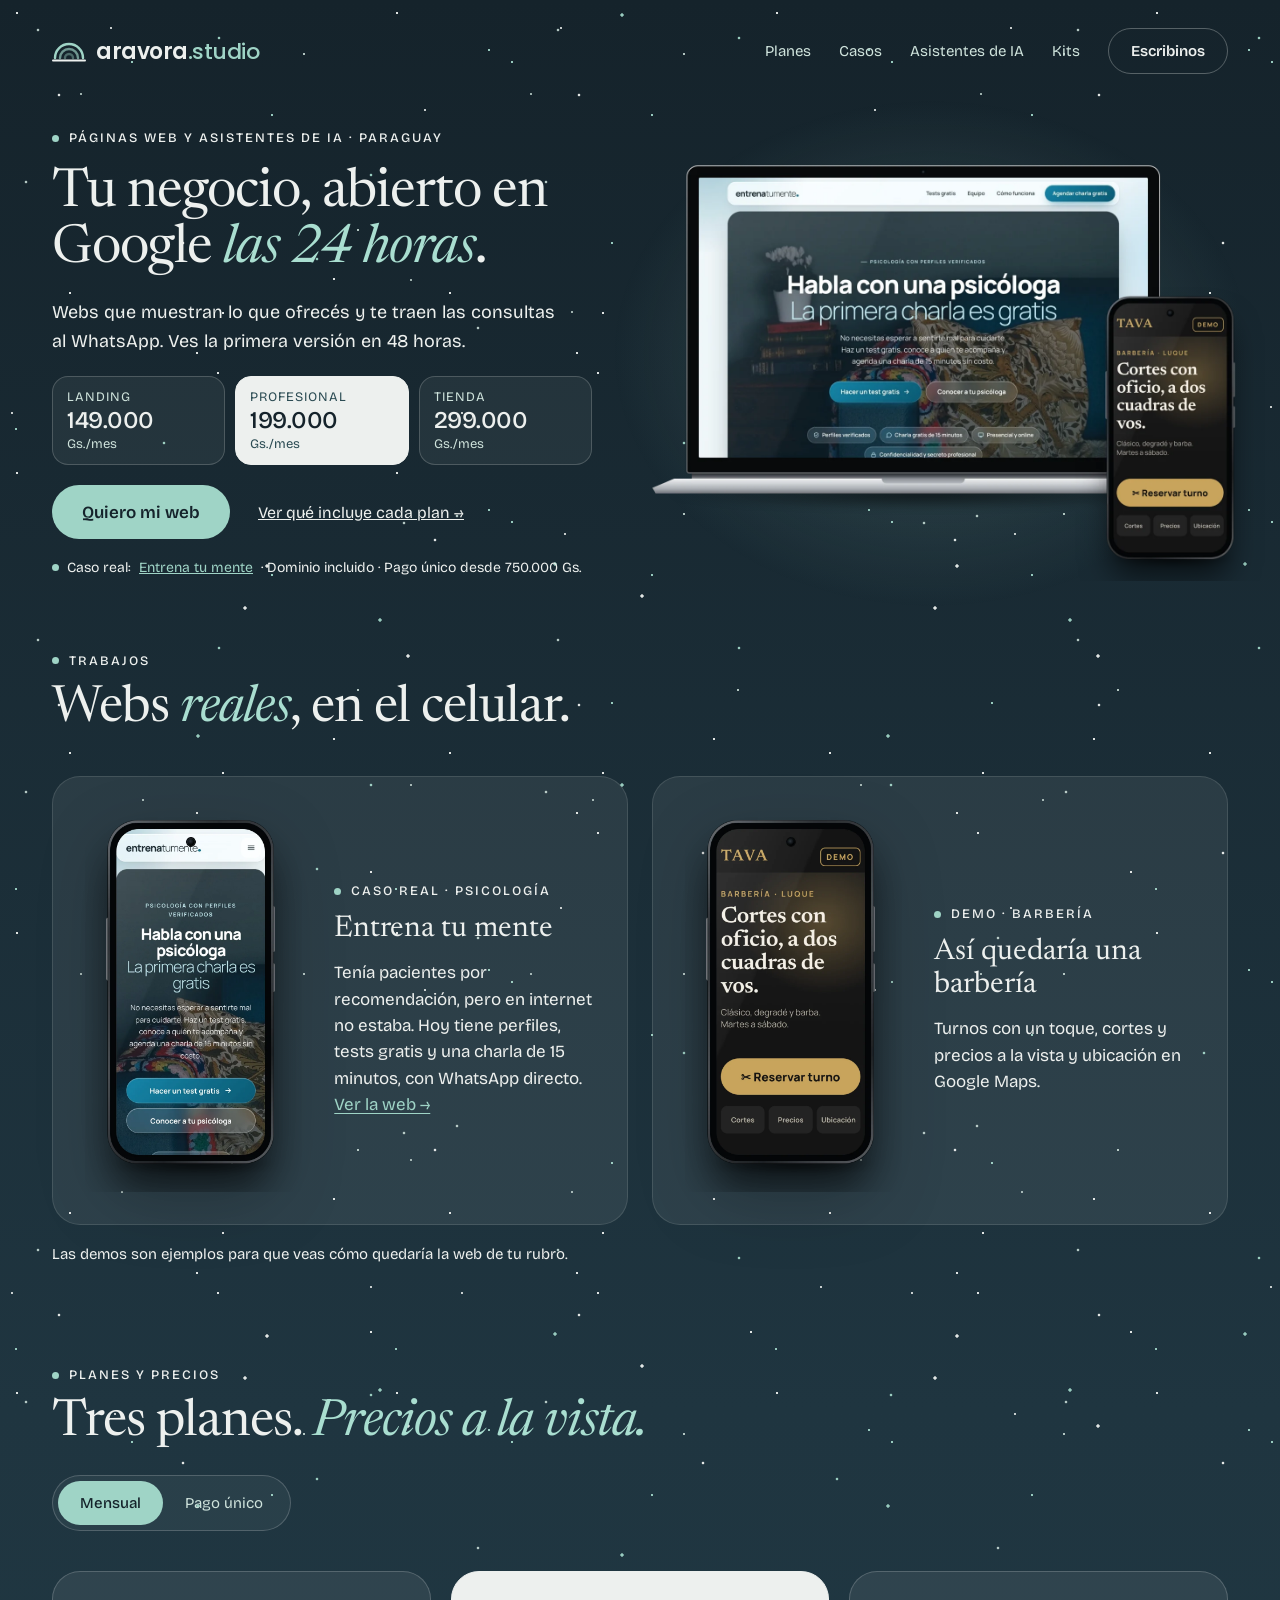
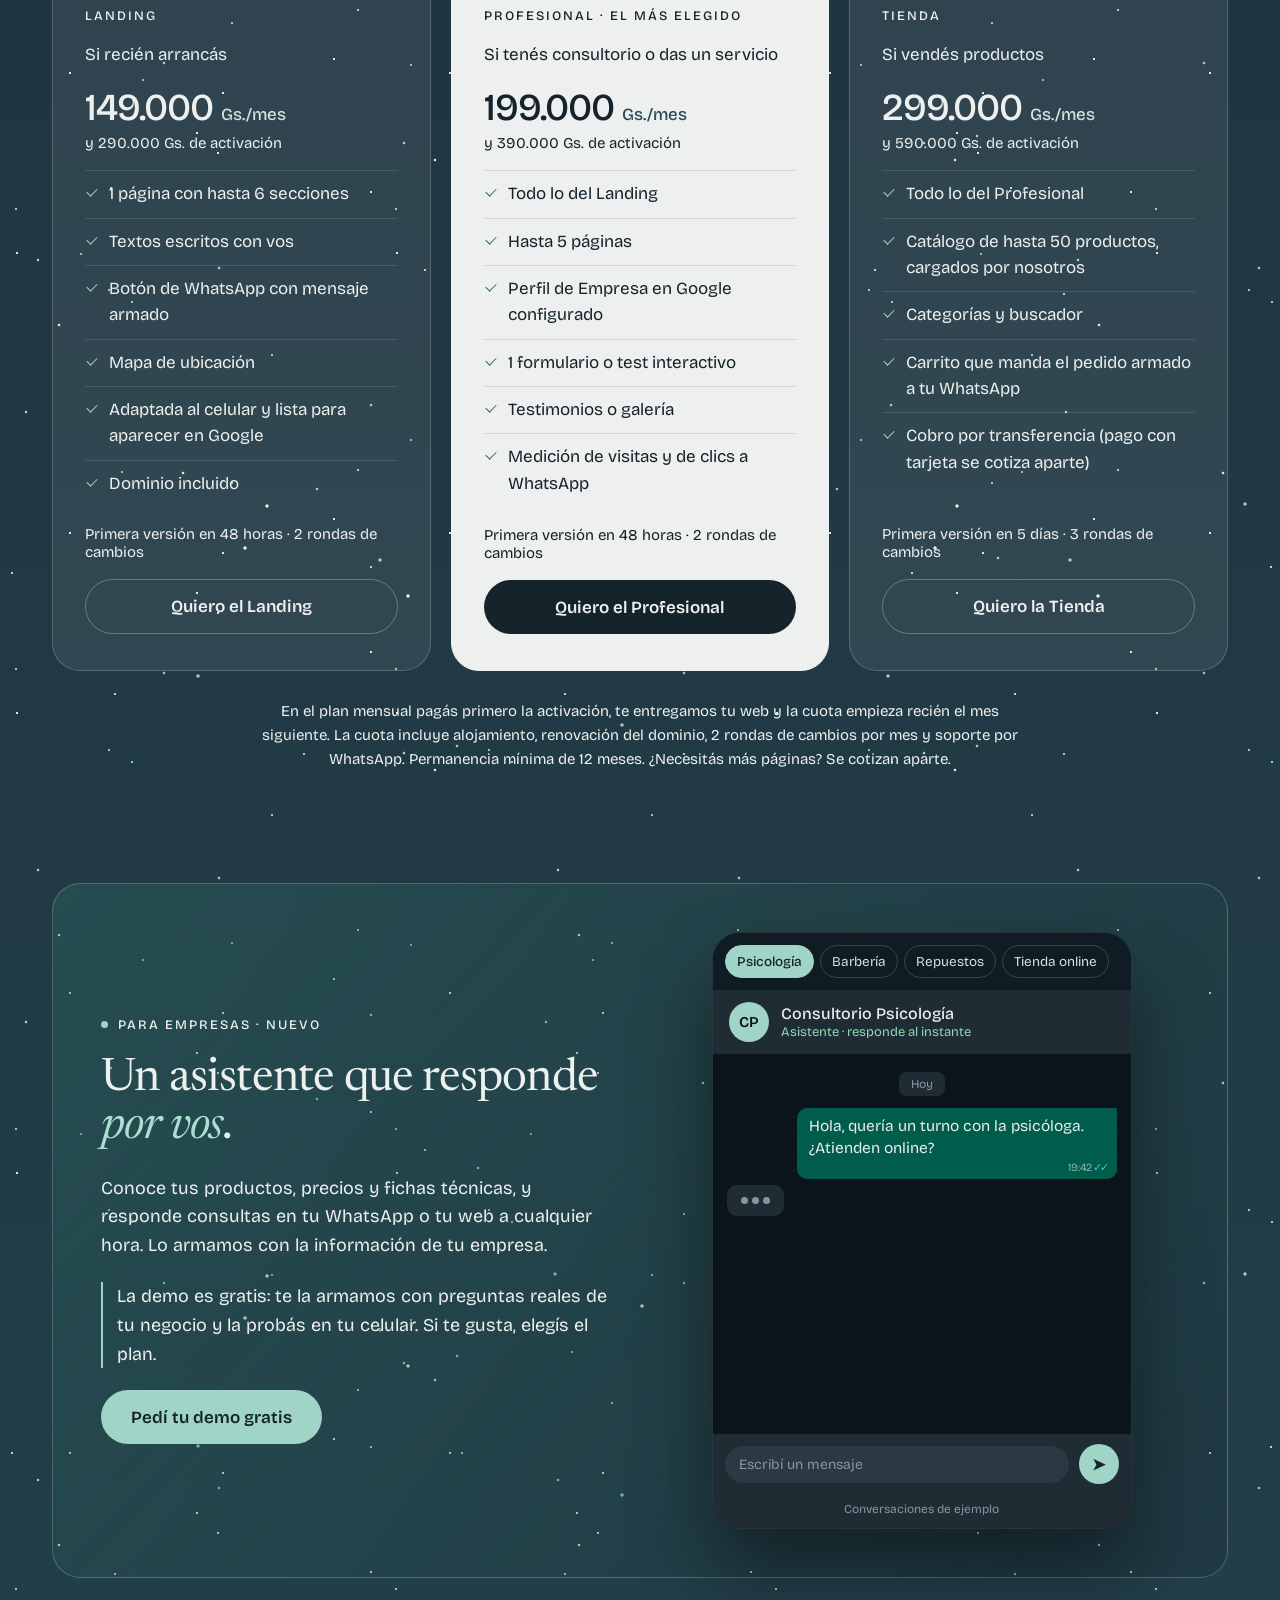
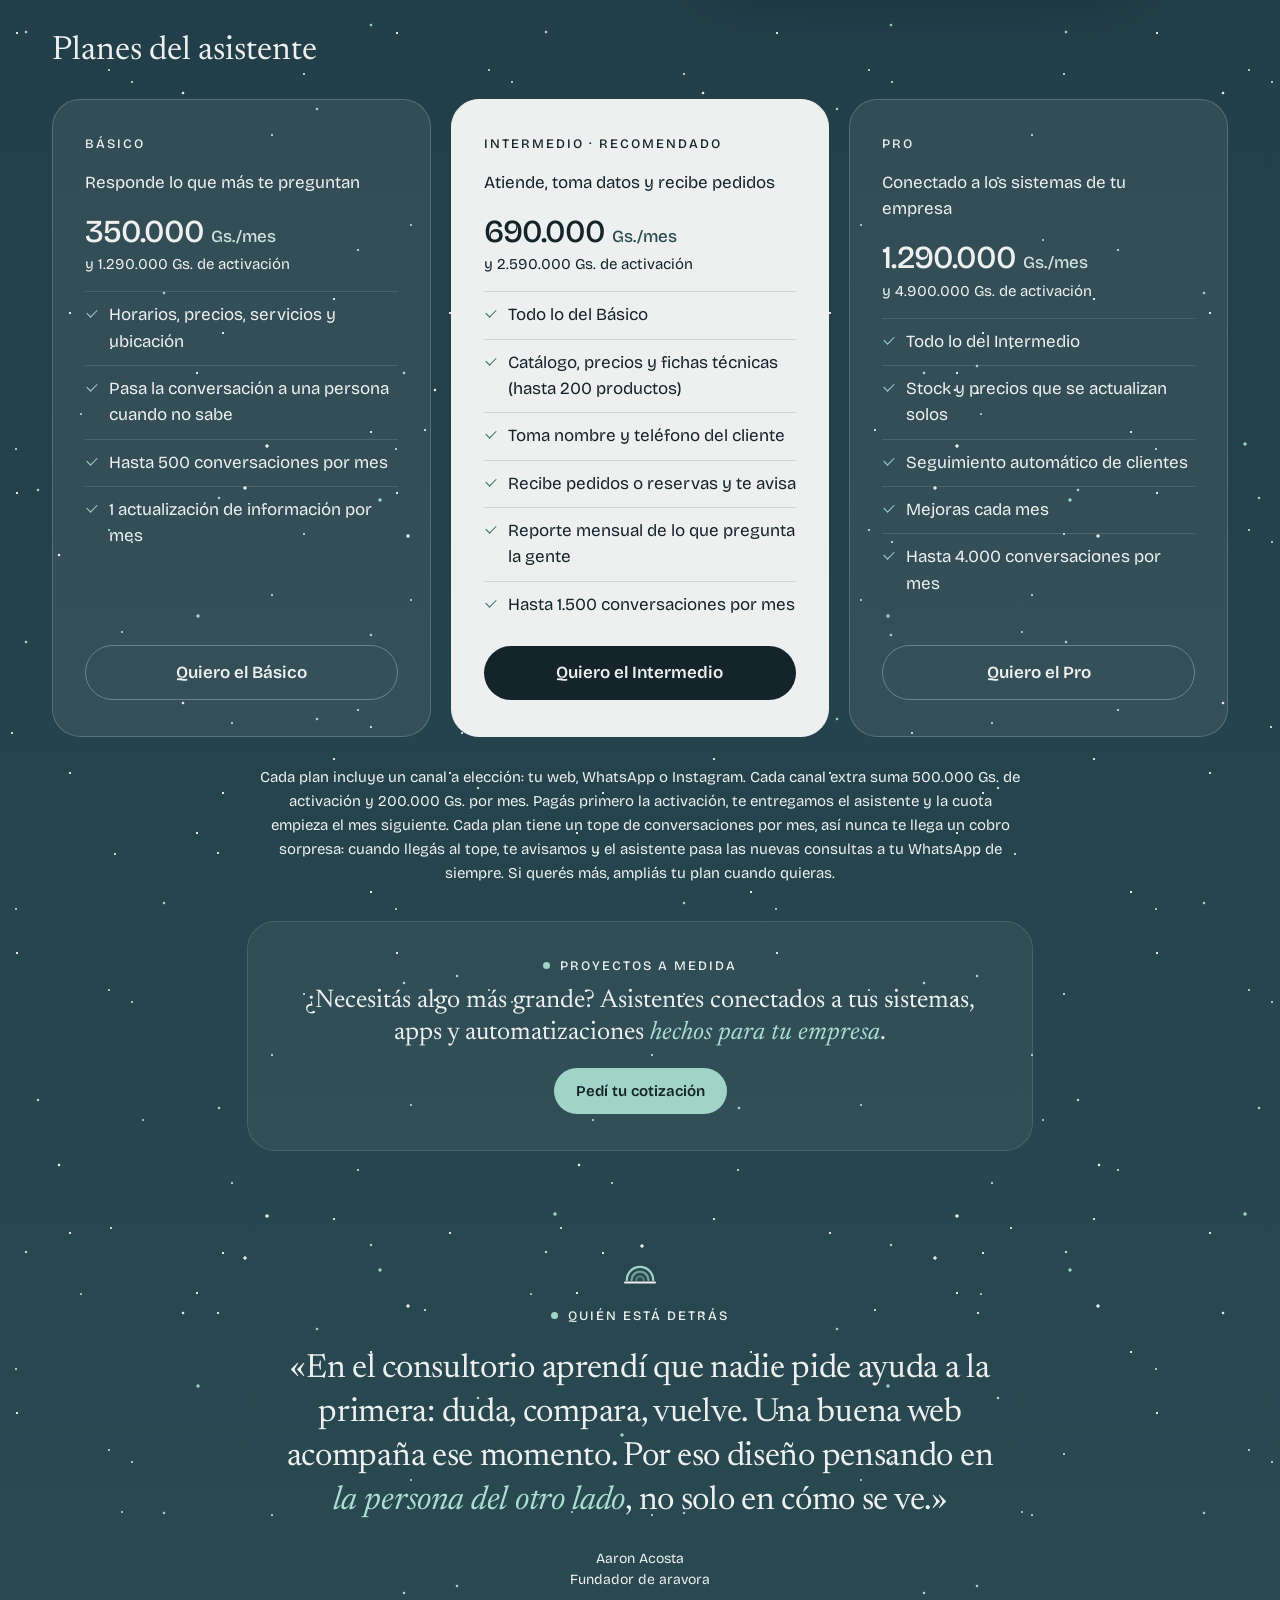
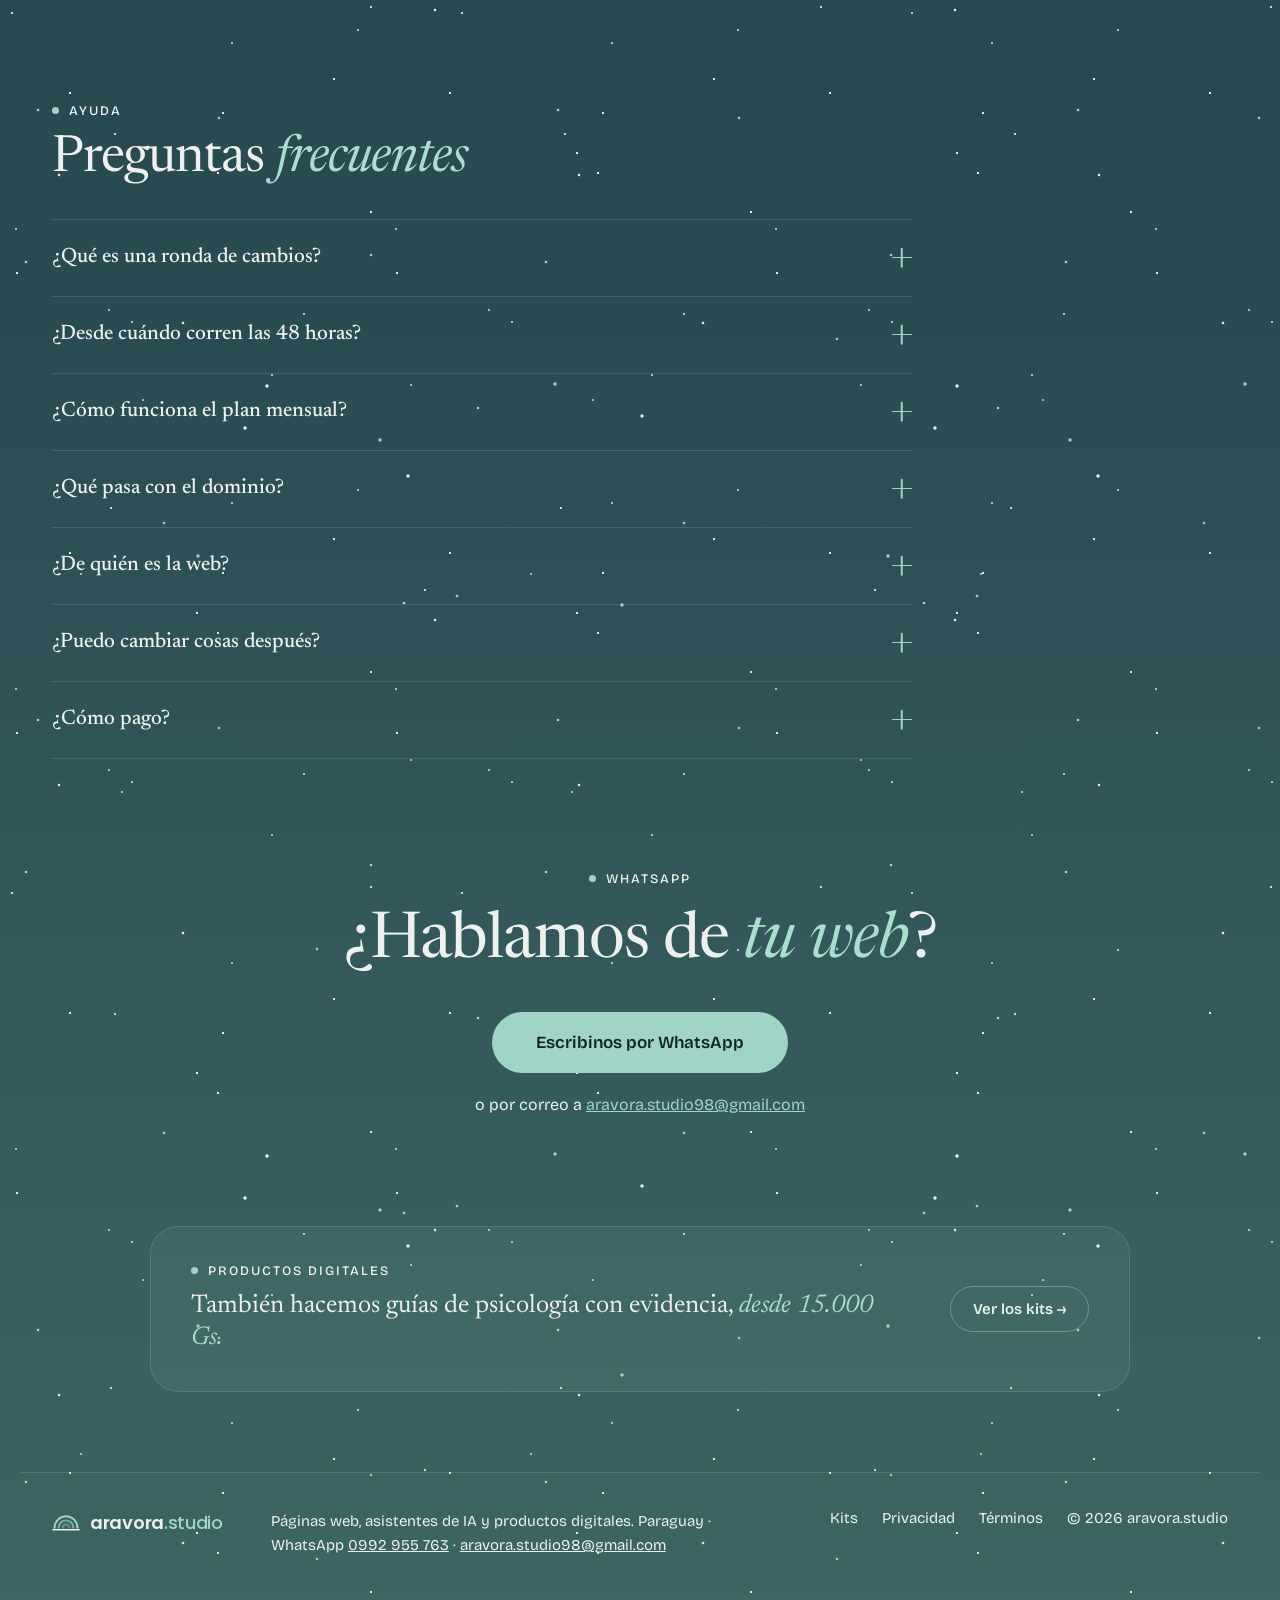
==== commit f6664c5a: "Forzar que los navegadores carguen los estilos nuevos" ====
--- a/index.html
+++ b/index.html
@@ -18,10 +18,10 @@
   <link rel="preconnect" href="https://fonts.googleapis.com">
   <link rel="preconnect" href="https://fonts.gstatic.com" crossorigin>
   <link href="https://fonts.googleapis.com/css2?family=Bricolage+Grotesque:opsz,wght@12..96,400;12..96,500;12..96,600&family=Newsreader:ital,opsz,wght@0,6..72,400;0,6..72,500;1,6..72,400;1,6..72,500&family=Poppins:wght@600&display=swap" rel="stylesheet">
-  <link rel="stylesheet" href="estilo.css?v=20261119">
-  <link rel="stylesheet" href="webs.css?v=20261119b">
-  <link rel="stylesheet" href="tipografia.css?v=20261119">
-  <link rel="stylesheet" href="calma.css?v=20261119">
+  <link rel="stylesheet" href="estilo.css?v=2211b">
+  <link rel="stylesheet" href="webs.css?v=2211b">
+  <link rel="stylesheet" href="tipografia.css?v=2211b">
+  <link rel="stylesheet" href="calma.css?v=2211b">
 
   <!-- Pixel de Meta (ID 1428355635968530) -->
   <script>
@@ -363,8 +363,8 @@
     <a class="boton boton--chico" data-wa="Hola, quiero consultar por una página web" data-producto="Consulta web" href="#" target="_blank" rel="noopener">Escribinos</a>
   </div>
 
-  <script src="sitio.js?v=20261119"></script>
-  <script src="webs.js?v=20261119b"></script>
-  <script src="chat.js?v=20261119"></script>
+  <script src="sitio.js?v=2211b"></script>
+  <script src="webs.js?v=2211b"></script>
+  <script src="chat.js?v=2211b"></script>
 </body>
 </html>
--- a/calma.css
+++ b/calma.css
@@ -56,3 +56,31 @@
 }
 .pagina-webs .problema-cabeza > *, .pagina-webs .planes-cabeza > *, .pagina-webs .faq > *, .pagina-webs .faq-cabeza > * { flex: none !important; }
 .cierre-correo { font-family: var(--sans); font-size: 16px; color: var(--niebla); } .cierre-correo a, .pie-aviso a[href^="mailto"] { white-space: nowrap; }
+
+/* ===== Portada que engancha (2026-11-19): todo lo clave en la primera pantalla ===== */
+.pagina-webs .heroweb { min-height: 0; padding-top: 24px; padding-bottom: 72px; gap: 40px; align-items: center; }
+.pagina-webs .heroweb-texto { gap: 20px; }
+.pagina-webs .heroweb h1 { font-size: clamp(38px, 4.2vw, 60px); line-height: 1.04; letter-spacing: -1px; }
+.pagina-webs .heroweb .bajada { font-size: 18px !important; max-width: 520px; }
+.hero-precios { display: grid; grid-template-columns: repeat(3, minmax(0, 1fr)); gap: 10px; max-width: 540px; }
+.hero-precio { display: flex; flex-direction: column; gap: 2px; padding: 12px 14px; border: 1px solid var(--linea-media); border-radius: 16px; background: rgba(237, 240, 238, .06); color: var(--niebla); text-decoration: none; font-family: var(--sans); transition: border-color .2s ease; }
+.hero-precio:hover { border-color: var(--menta); color: var(--niebla); }
+.hero-precio span { font-size: 13px; letter-spacing: 1px; text-transform: uppercase; color: var(--alba); }
+.hero-precio b { font-weight: 500; font-size: 24px; letter-spacing: -.5px; line-height: 1.15; }
+.hero-precio small { font-size: 13px; color: var(--alba); }
+.hero-precio--top { background: var(--niebla); border-color: var(--niebla); color: var(--tinta); }
+.hero-precio--top span, .hero-precio--top small { color: var(--hora-azul); }
+.hero-precio--top:hover { color: var(--tinta); }
+.hero-prueba { display: flex; flex-wrap: wrap; align-items: center; gap: 6px 8px; font-family: var(--sans); font-size: 14px; color: var(--niebla); }
+.hero-prueba a { color: var(--menta); }
+.pagina-webs .heroweb .portada-acciones { gap: 12px 20px; }
+@media (min-width: 961px) { .pagina-webs .heroweb { grid-template-columns: minmax(0, 11fr) minmax(0, 12fr); } }
+@media (max-width: 720px) {
+  .pagina-webs .heroweb { padding-top: 8px; gap: 28px; }
+  .pagina-webs .heroweb h1 { font-size: 38px; }
+  .pagina-webs .heroweb .bajada { font-size: 17px !important; }
+  .hero-precio { padding: 10px 10px; }
+  .hero-precio b { font-size: 19px; }
+  .hero-precio span { font-size: 11px; letter-spacing: .5px; }
+  .pagina-webs .heroweb .portada-acciones .boton { flex: 1 1 100%; }
+}
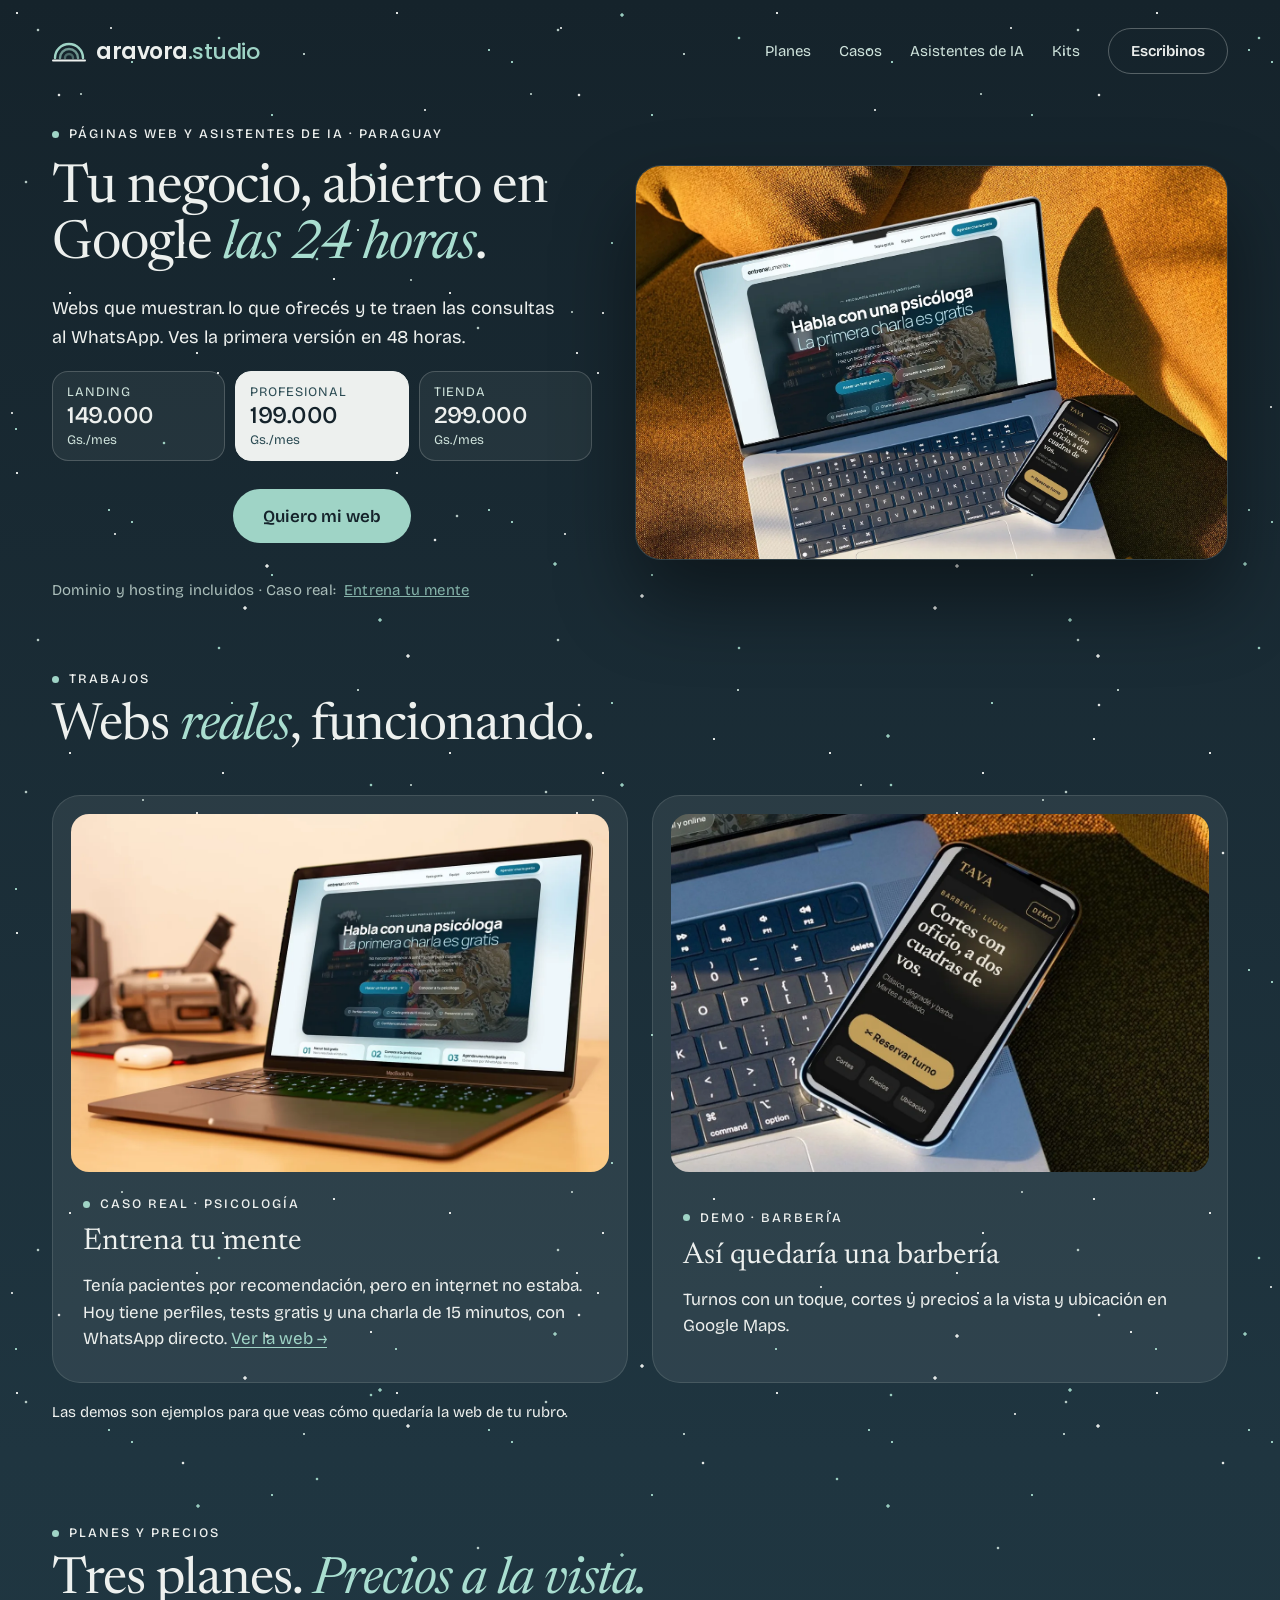
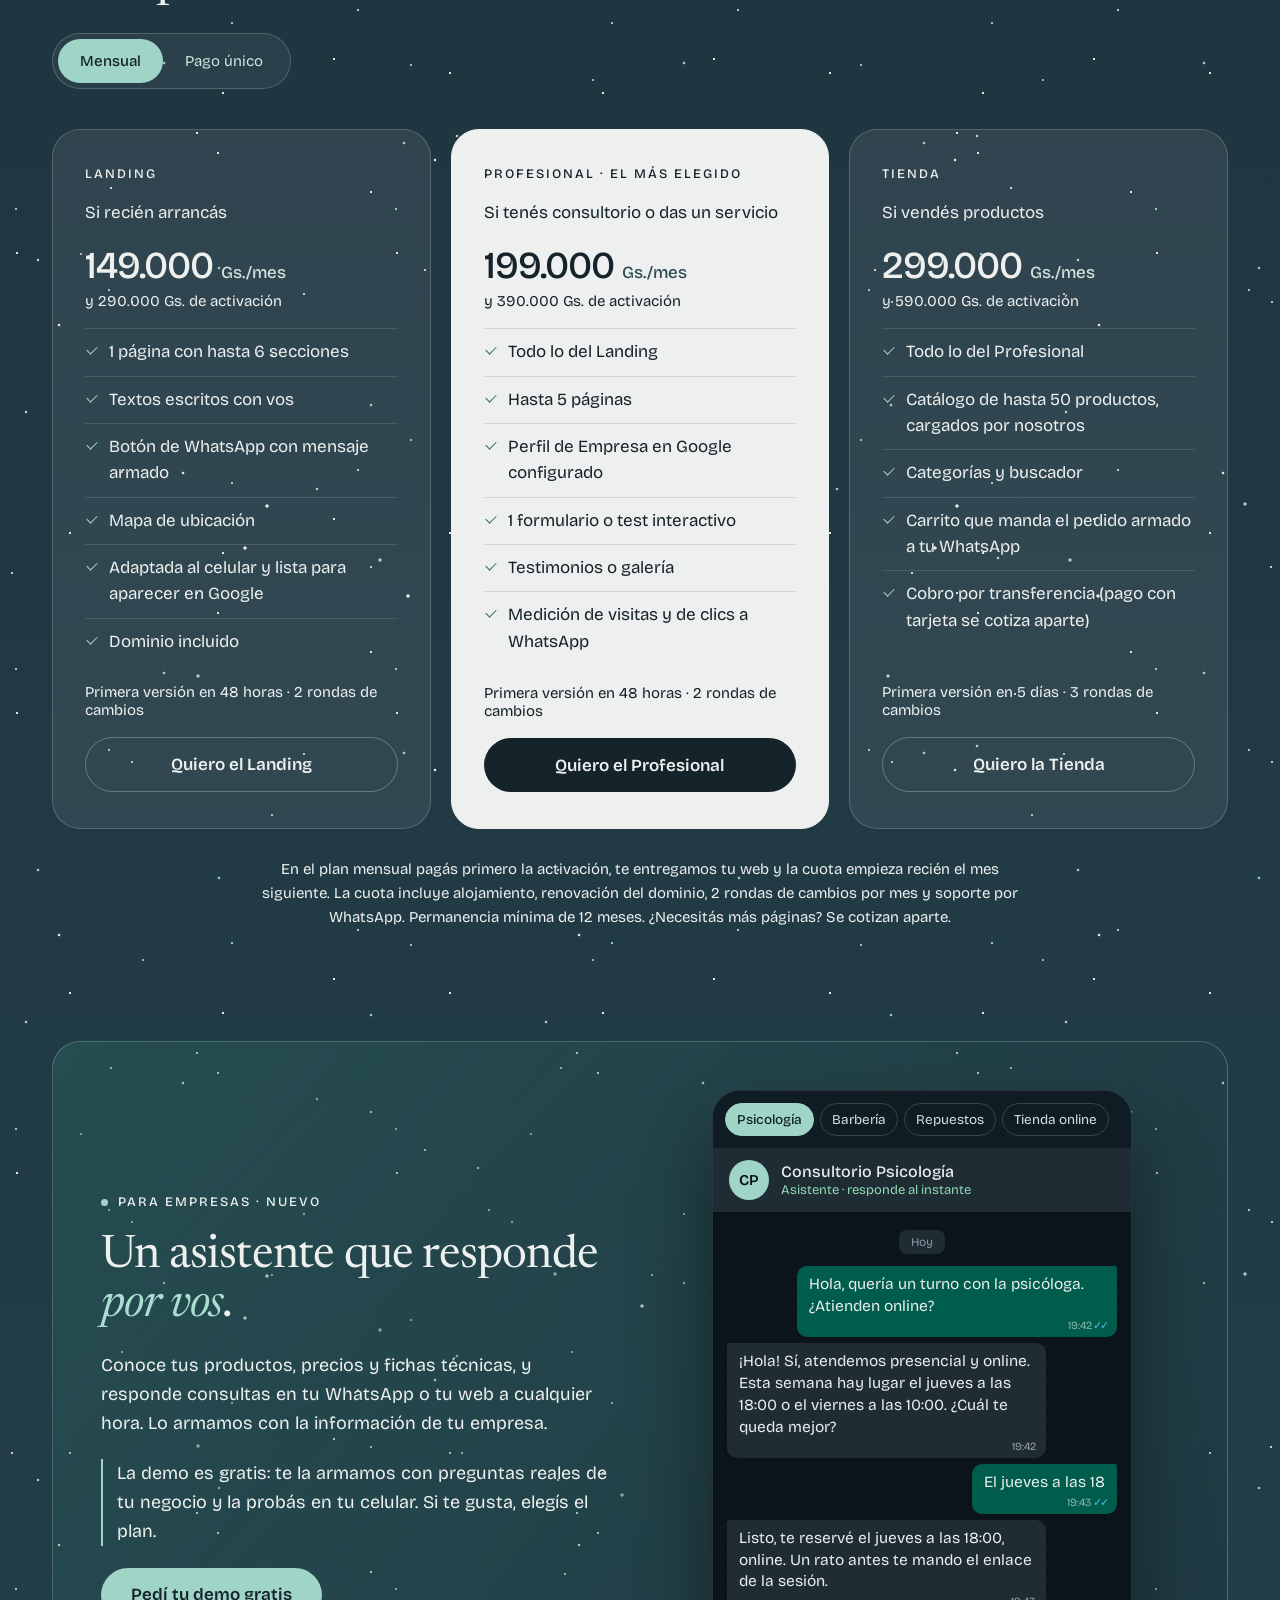
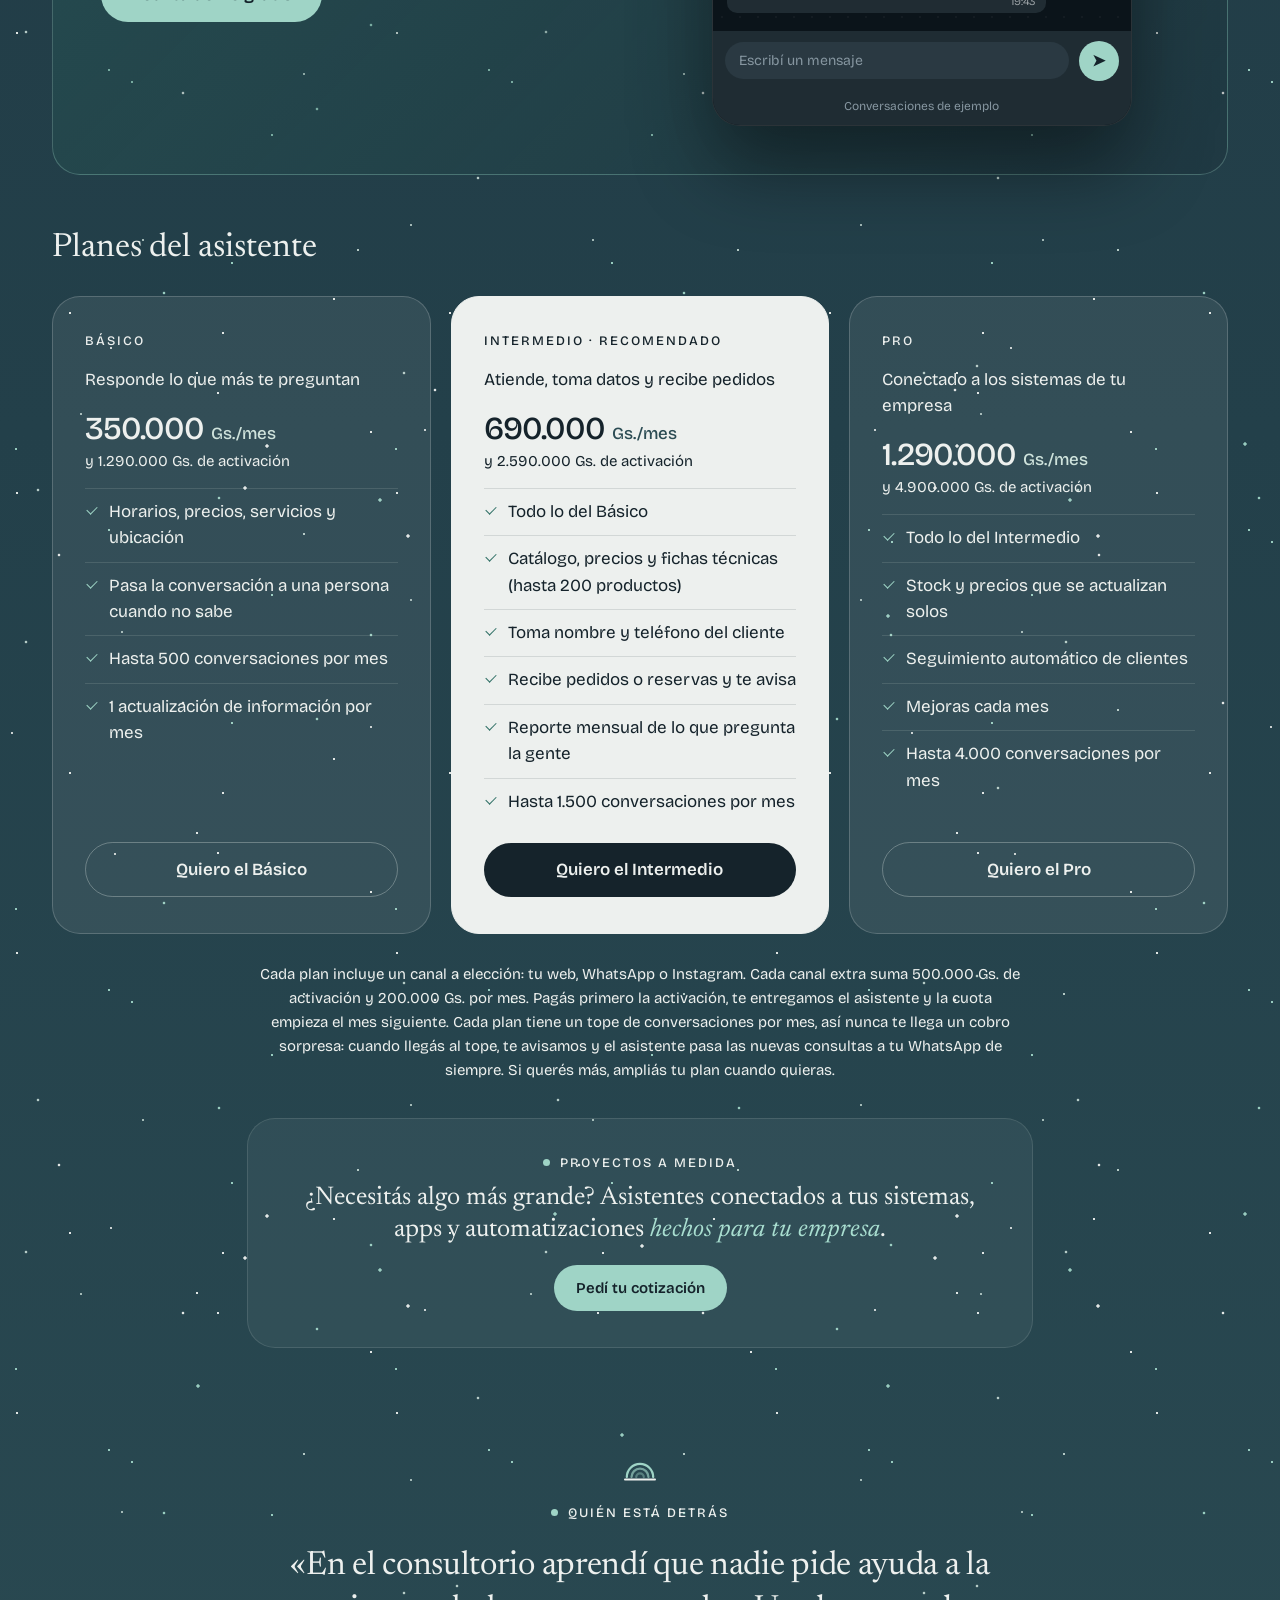
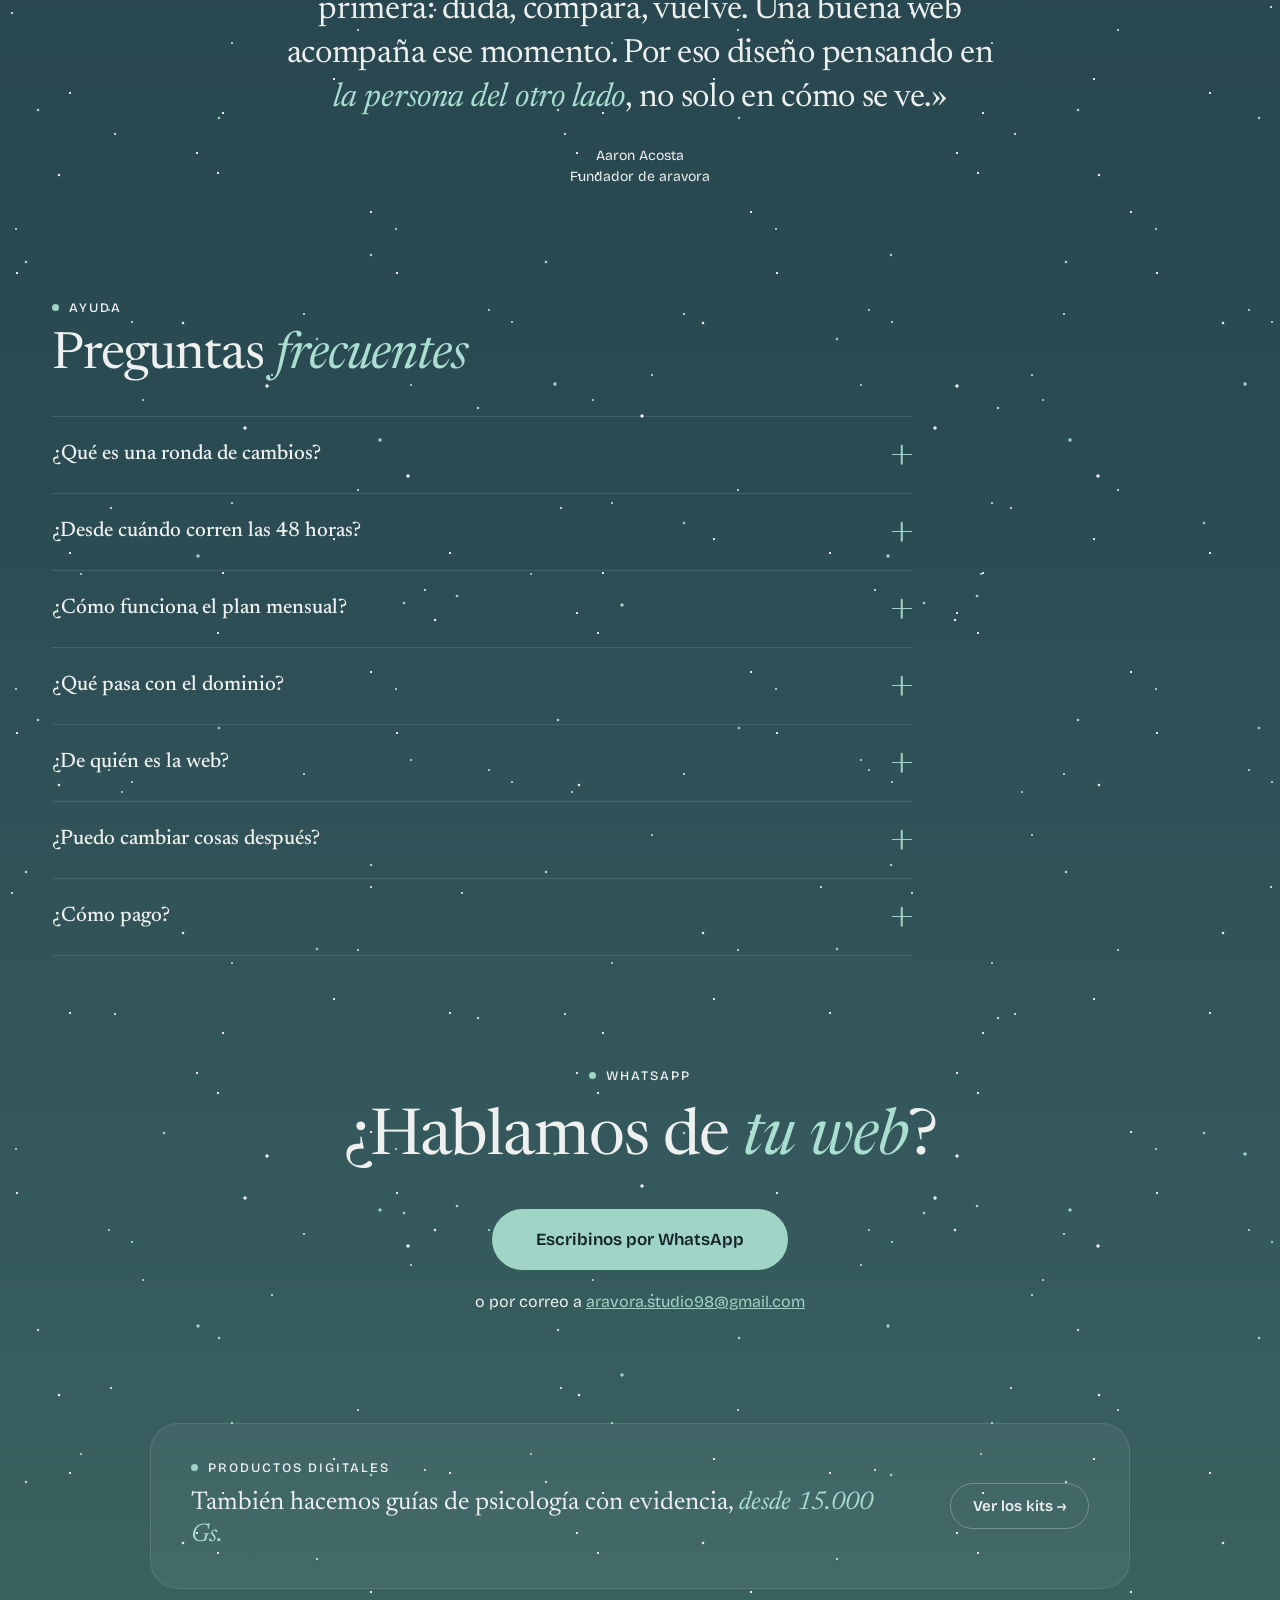
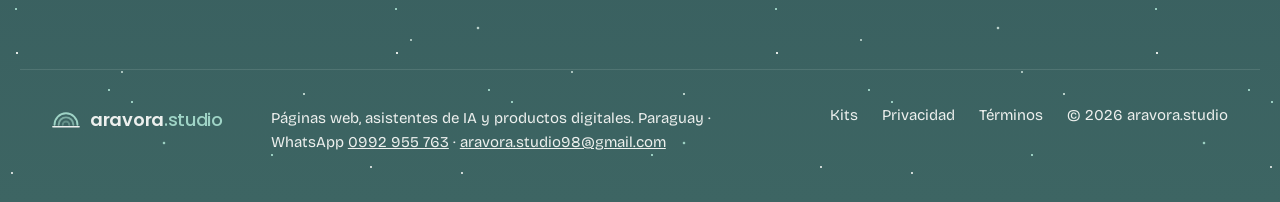
==== commit 5da61626: "Hero ordenado y fotos reales de MacBook e iPhone" ====
--- a/index.html
+++ b/index.html
@@ -14,14 +14,14 @@
   <meta property="og:image:width" content="1200">
   <meta property="og:image:height" content="630">
   <link rel="icon" href="data:image/svg+xml,%3Csvg xmlns='http://www.w3.org/2000/svg' viewBox='0 0 64 64'%3E%3Crect width='64' height='64' rx='14' fill='%2315232B'/%3E%3Cg fill='none' stroke='%239FD4C6' stroke-width='4' stroke-linecap='round'%3E%3Cpath d='M12 40a20 20 0 0 1 40 0'/%3E%3Cpath d='M19 40a13 13 0 0 1 26 0' opacity='.6'/%3E%3Cpath d='M26 40a6 6 0 0 1 12 0' opacity='.35'/%3E%3C/g%3E%3Cline x1='9' y1='47' x2='55' y2='47' stroke='%23EDF0EE' stroke-width='4' stroke-linecap='round'/%3E%3C/svg%3E">
-  <link rel="preload" as="image" href="img/dispositivos.webp" fetchpriority="high">
+  <link rel="preload" as="image" href="img/hero-foto.webp" fetchpriority="high">
   <link rel="preconnect" href="https://fonts.googleapis.com">
   <link rel="preconnect" href="https://fonts.gstatic.com" crossorigin>
   <link href="https://fonts.googleapis.com/css2?family=Bricolage+Grotesque:opsz,wght@12..96,400;12..96,500;12..96,600&family=Newsreader:ital,opsz,wght@0,6..72,400;0,6..72,500;1,6..72,400;1,6..72,500&family=Poppins:wght@600&display=swap" rel="stylesheet">
-  <link rel="stylesheet" href="estilo.css?v=2211b">
-  <link rel="stylesheet" href="webs.css?v=2211b">
-  <link rel="stylesheet" href="tipografia.css?v=2211b">
-  <link rel="stylesheet" href="calma.css?v=2211b">
+  <link rel="stylesheet" href="estilo.css?v=2111d">
+  <link rel="stylesheet" href="webs.css?v=2111d">
+  <link rel="stylesheet" href="tipografia.css?v=2111d">
+  <link rel="stylesheet" href="calma.css?v=2111d">
 
   <!-- Pixel de Meta (ID 1428355635968530) -->
   <script>
@@ -82,11 +82,10 @@
           </div>
           <div class="portada-acciones">
             <a class="boton" data-wa="Hola, quiero mi página web" data-producto="Consulta web" href="#" target="_blank" rel="noopener">Quiero mi web</a>
-            <a class="enlace-flecha" href="#planes">Ver qué incluye cada plan →</a>
-          </div>
-          <p class="hero-prueba"><span class="punto"></span>Caso real: <a href="#casos">Entrena tu mente</a> · Dominio incluido · Pago único desde 750.000 Gs.</p>
-        </div>
-        <div class="heroweb-dispositivos"><img src="img/dispositivos.webp" fetchpriority="high" alt="La web de Entrena tu mente en una notebook y la demo de una barbería en un celular" width="1600" height="1040"></div>
+          </div>
+          <p class="hero-prueba">Dominio y hosting incluidos · Caso real: <a href="#casos">Entrena tu mente</a></p>
+        </div>
+        <div class="heroweb-dispositivos"><img src="img/hero-foto.webp" fetchpriority="high" alt="La web de Entrena tu mente en una MacBook y la demo de una barbería en un iPhone" width="1600" height="1067"></div>
       </section>
 
 
@@ -94,10 +93,10 @@
       <!-- 6. Casos y demos -->
       <section class="casos ancho" id="casos" aria-labelledby="casos-titulo">
         <p class="rotulo"><span class="punto"></span>Trabajos</p>
-        <h2 class="titulo-seccion" id="casos-titulo">Webs <em>reales</em>, en el celular.</h2>
+        <h2 class="titulo-seccion" id="casos-titulo">Webs <em>reales</em>, funcionando.</h2>
         <div class="casos-rejilla">
           <a class="caso-tarjeta" href="https://entrenatumente.space" target="_blank" rel="noopener">
-            <img class="caso-tel" src="img/tel-etm.webp" alt="La web de Entrena tu mente en un celular" width="760" height="1340" loading="lazy">
+            <img class="caso-foto" src="img/caso-etm-foto.webp" alt="La web de Entrena tu mente en una MacBook" width="1200" height="800" loading="lazy">
             <div class="caso-tarjeta-texto">
               <p class="rotulo"><span class="punto"></span>Caso real · Psicología</p>
               <h3>Entrena tu mente</h3>
@@ -105,7 +104,7 @@
             </div>
           </a>
           <div class="caso-tarjeta">
-            <img class="caso-tel" src="img/tel-tava.webp" alt="Demo de la web de una barbería en un celular" width="760" height="1340" loading="lazy">
+            <img class="caso-foto" src="img/caso-tava-foto.webp" alt="Demo de la web de una barbería en un iPhone" width="1200" height="800" loading="lazy">
             <div class="caso-tarjeta-texto">
               <p class="rotulo"><span class="punto"></span>Demo · Barbería</p>
               <h3>Así quedaría una barbería</h3>
@@ -363,8 +362,8 @@
     <a class="boton boton--chico" data-wa="Hola, quiero consultar por una página web" data-producto="Consulta web" href="#" target="_blank" rel="noopener">Escribinos</a>
   </div>
 
-  <script src="sitio.js?v=2211b"></script>
-  <script src="webs.js?v=2211b"></script>
-  <script src="chat.js?v=2211b"></script>
+  <script src="sitio.js?v=2111d"></script>
+  <script src="webs.js?v=2111d"></script>
+  <script src="chat.js?v=2111d"></script>
 </body>
 </html>
--- a/calma.css
+++ b/calma.css
@@ -84,3 +84,13 @@
   .hero-precio span { font-size: 11px; letter-spacing: .5px; }
   .pagina-webs .heroweb .portada-acciones .boton { flex: 1 1 100%; }
 }
+
+/* Fotos reales (MacBook / iPhone) */
+.heroweb-dispositivos::before { display: none; }
+.pagina-webs .heroweb-dispositivos img { width: 100% !important; margin: 0 !important; border-radius: 26px; border: 1px solid var(--linea); box-shadow: 0 40px 80px rgba(0,0,0,.45); }
+.pagina-webs .portada-acciones { margin-top: 8px; }
+.pagina-webs .hero-prueba { margin-top: 18px; font-size: 15px; color: var(--alba); opacity: .8; letter-spacing: .2px; }
+.pagina-webs .caso-tarjeta { grid-template-columns: minmax(0,1fr) !important; gap: 24px; padding: 18px 18px 30px; align-items: start; }
+.pagina-webs .caso-tarjeta-texto { padding: 0 12px; }
+.caso-foto { width: 100%; aspect-ratio: 3/2; object-fit: cover; border-radius: 18px; display: block; }
+.pagina-webs .heroweb .portada-acciones { max-width: 540px; justify-content: center; }
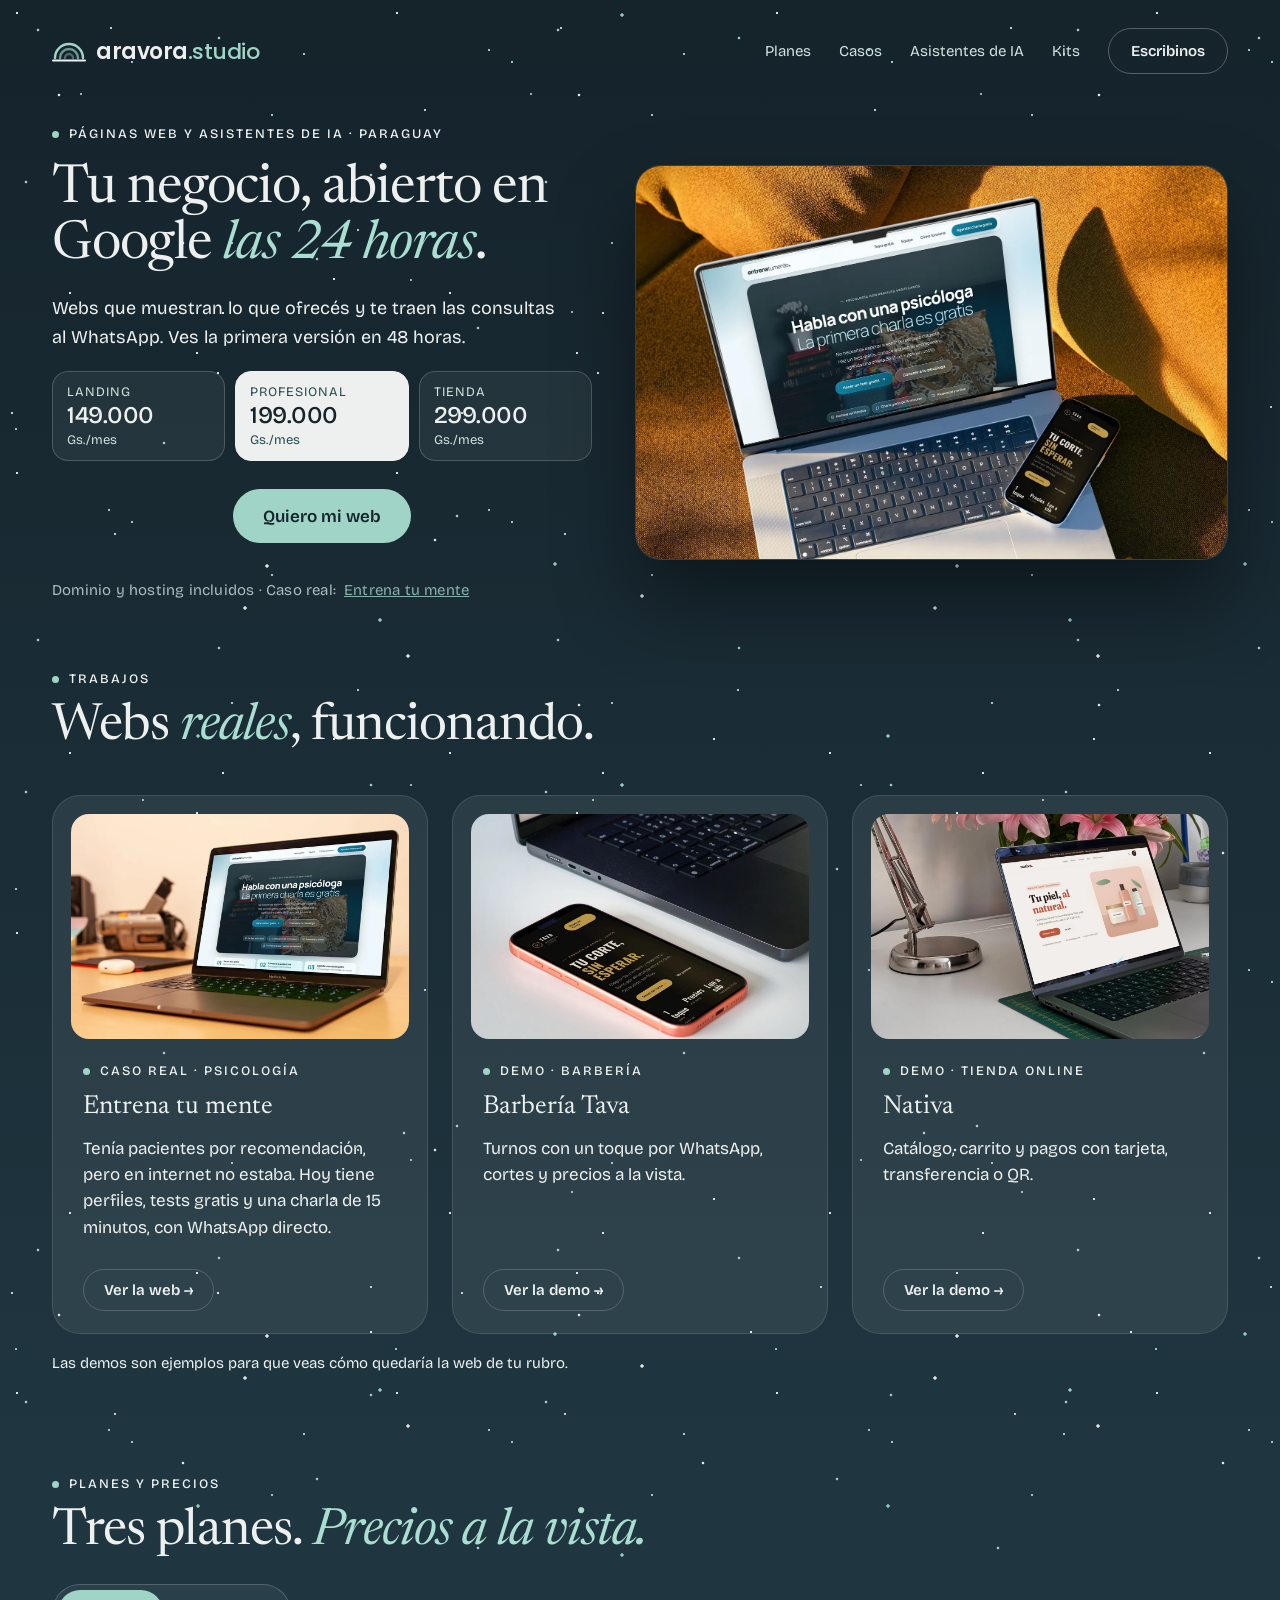
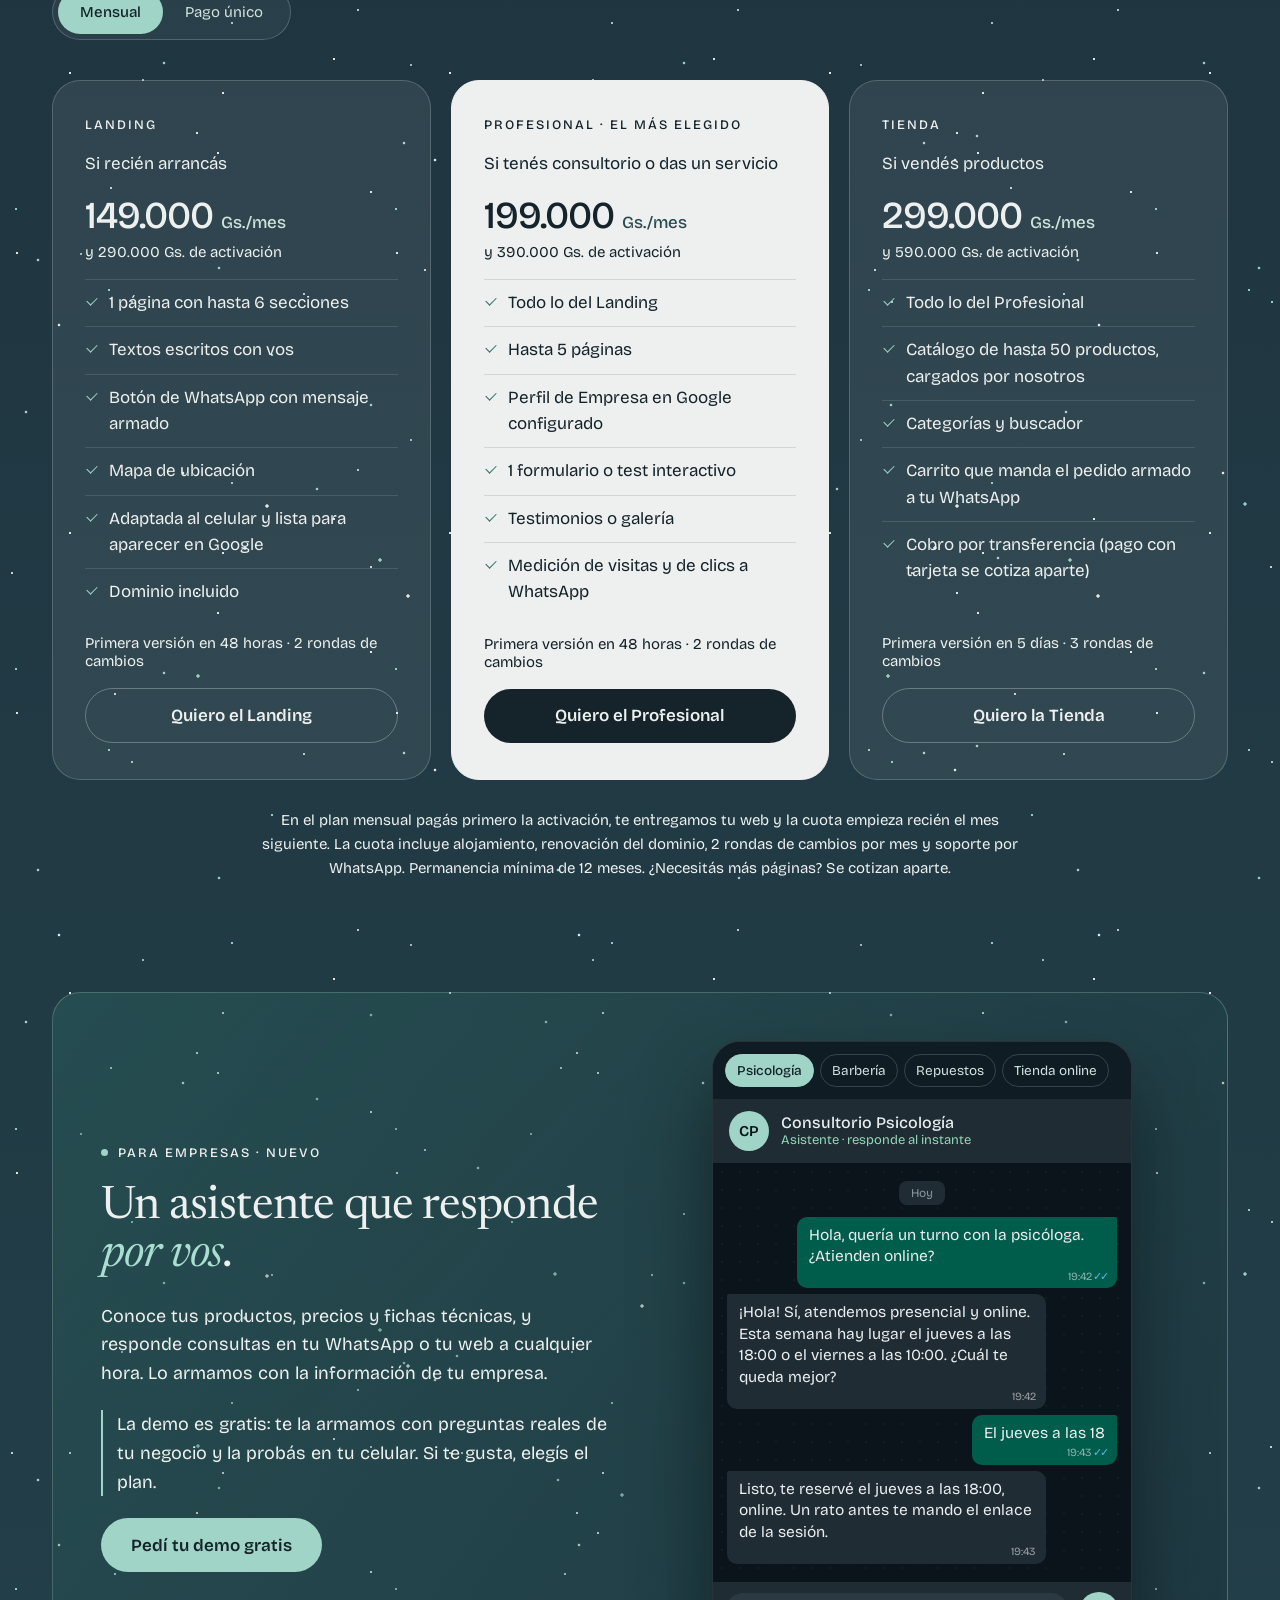
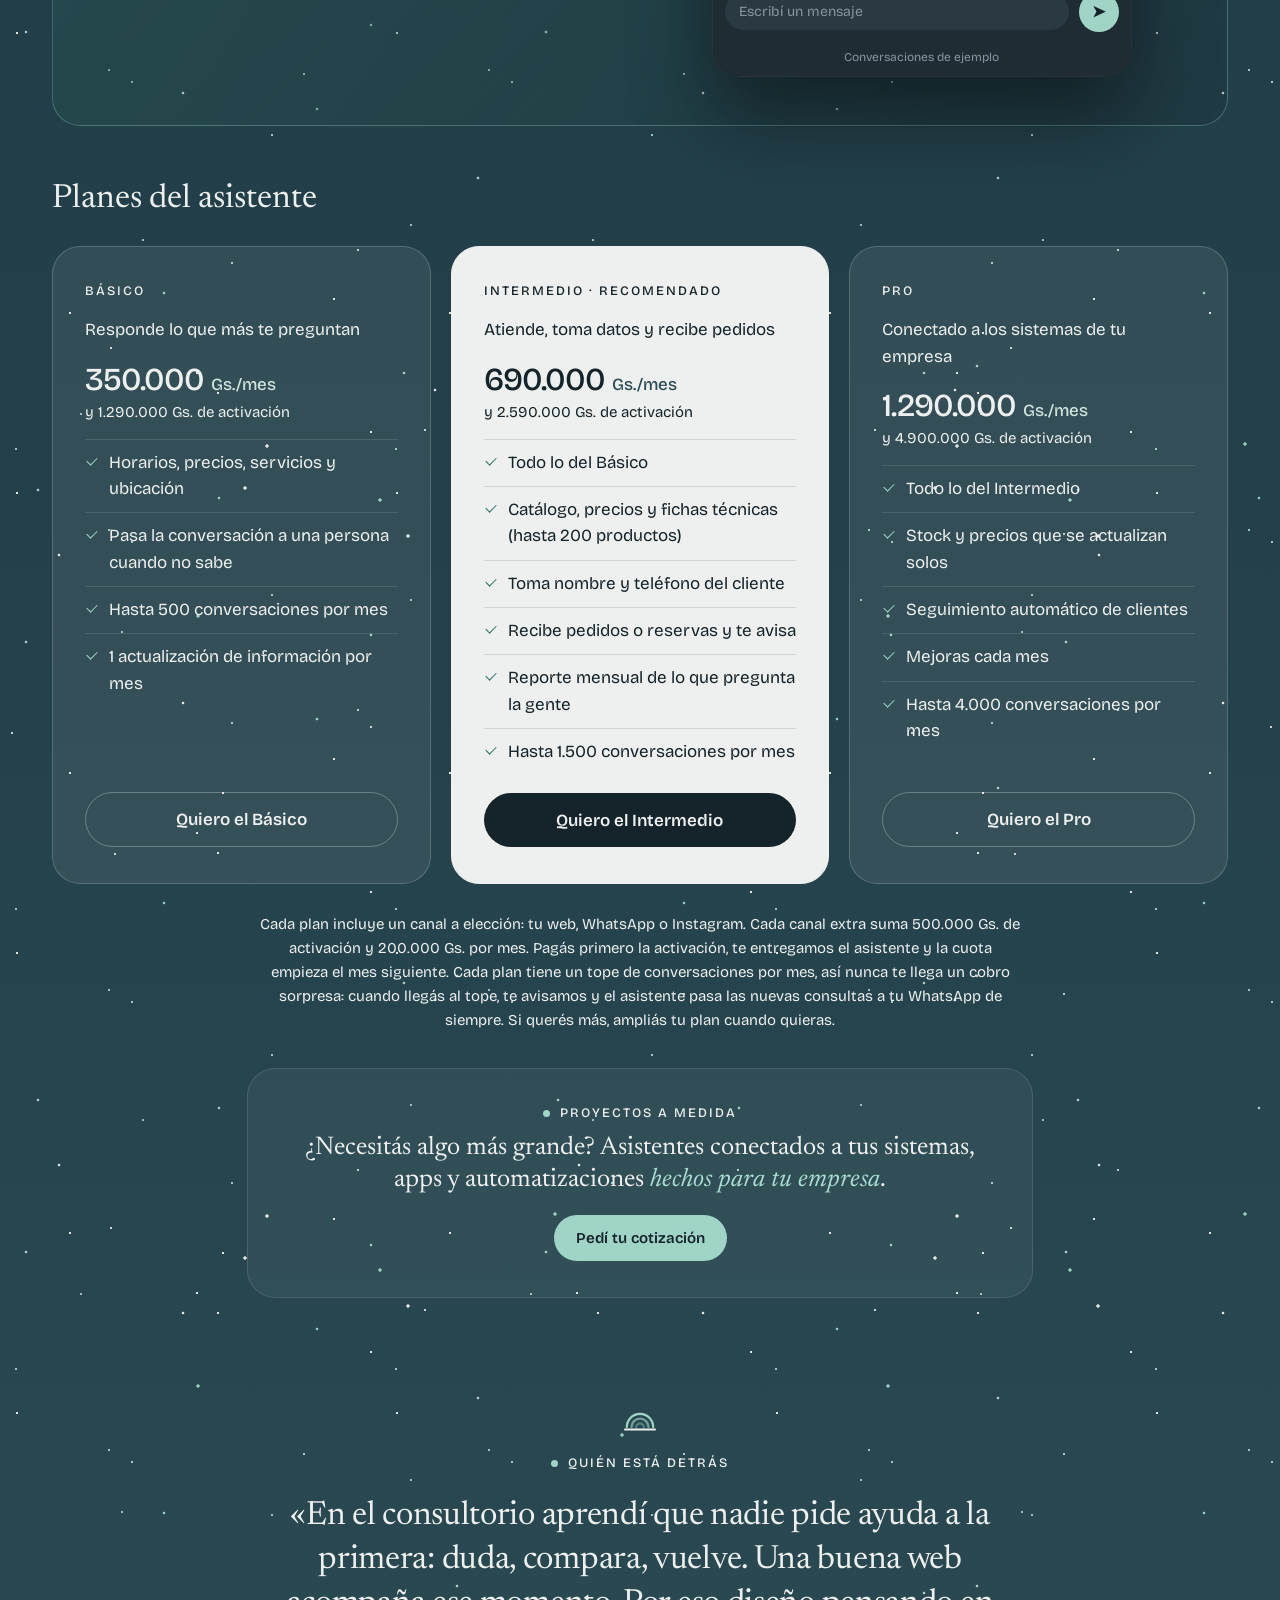
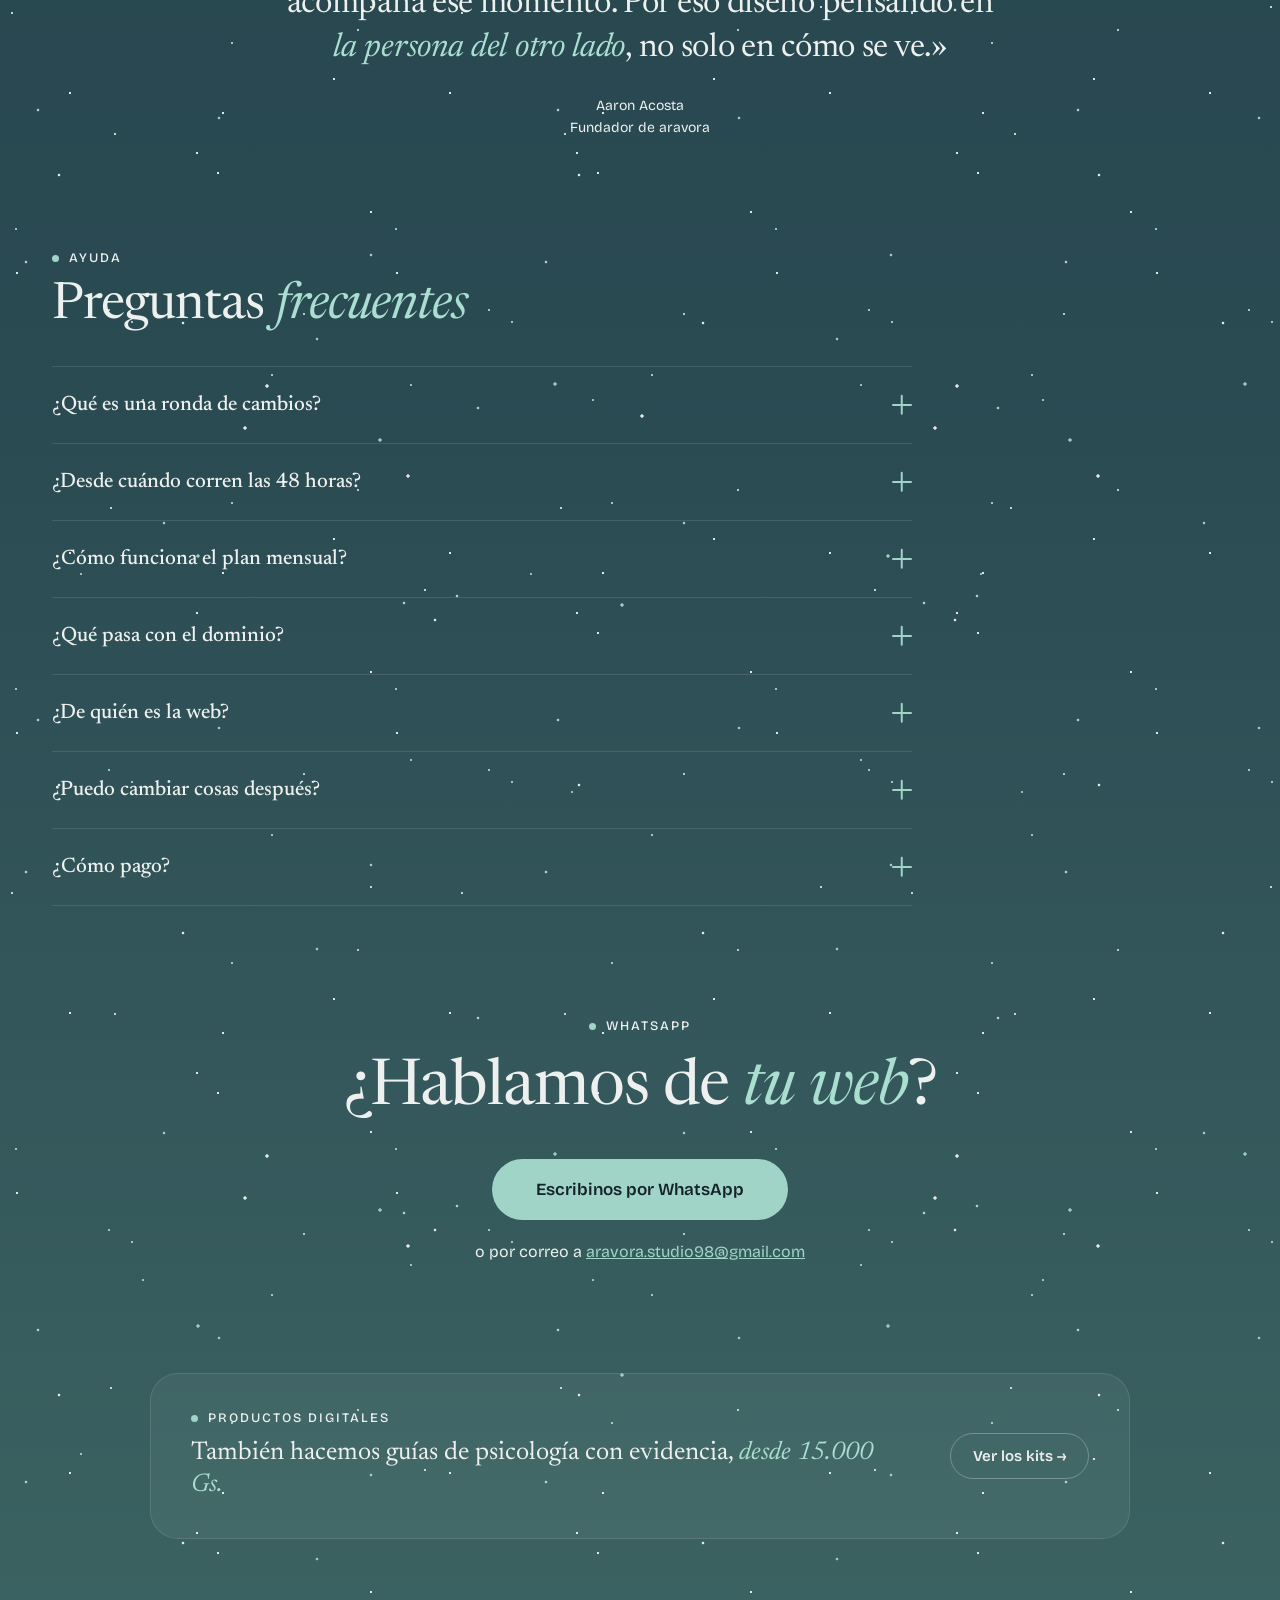
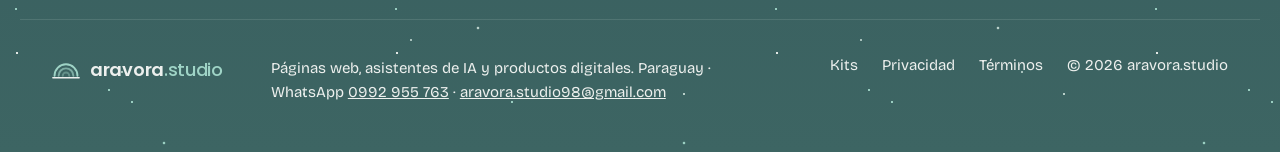
==== commit db7524d9: "Botones de los casos abajo" ====
--- a/index.html
+++ b/index.html
@@ -14,14 +14,14 @@
   <meta property="og:image:width" content="1200">
   <meta property="og:image:height" content="630">
   <link rel="icon" href="data:image/svg+xml,%3Csvg xmlns='http://www.w3.org/2000/svg' viewBox='0 0 64 64'%3E%3Crect width='64' height='64' rx='14' fill='%2315232B'/%3E%3Cg fill='none' stroke='%239FD4C6' stroke-width='4' stroke-linecap='round'%3E%3Cpath d='M12 40a20 20 0 0 1 40 0'/%3E%3Cpath d='M19 40a13 13 0 0 1 26 0' opacity='.6'/%3E%3Cpath d='M26 40a6 6 0 0 1 12 0' opacity='.35'/%3E%3C/g%3E%3Cline x1='9' y1='47' x2='55' y2='47' stroke='%23EDF0EE' stroke-width='4' stroke-linecap='round'/%3E%3C/svg%3E">
-  <link rel="preload" as="image" href="img/hero-foto.webp" fetchpriority="high">
+  <link rel="preload" as="image" href="img/hero-foto.webp?v=3" fetchpriority="high">
   <link rel="preconnect" href="https://fonts.googleapis.com">
   <link rel="preconnect" href="https://fonts.gstatic.com" crossorigin>
   <link href="https://fonts.googleapis.com/css2?family=Bricolage+Grotesque:opsz,wght@12..96,400;12..96,500;12..96,600&family=Newsreader:ital,opsz,wght@0,6..72,400;0,6..72,500;1,6..72,400;1,6..72,500&family=Poppins:wght@600&display=swap" rel="stylesheet">
-  <link rel="stylesheet" href="estilo.css?v=2111d">
-  <link rel="stylesheet" href="webs.css?v=2111d">
-  <link rel="stylesheet" href="tipografia.css?v=2111d">
-  <link rel="stylesheet" href="calma.css?v=2111d">
+  <link rel="stylesheet" href="estilo.css?v=2111g">
+  <link rel="stylesheet" href="webs.css?v=2111g">
+  <link rel="stylesheet" href="tipografia.css?v=2111g">
+  <link rel="stylesheet" href="calma.css?v=2111g">
 
   <!-- Pixel de Meta (ID 1428355635968530) -->
   <script>
@@ -85,7 +85,7 @@
           </div>
           <p class="hero-prueba">Dominio y hosting incluidos · Caso real: <a href="#casos">Entrena tu mente</a></p>
         </div>
-        <div class="heroweb-dispositivos"><img src="img/hero-foto.webp" fetchpriority="high" alt="La web de Entrena tu mente en una MacBook y la demo de una barbería en un iPhone" width="1600" height="1067"></div>
+        <div class="heroweb-dispositivos"><img src="img/hero-foto.webp?v=3" fetchpriority="high" alt="La web de Entrena tu mente en una MacBook y la demo de una barbería en un iPhone" width="1600" height="1067"></div>
       </section>
 
 
@@ -100,18 +100,29 @@
             <div class="caso-tarjeta-texto">
               <p class="rotulo"><span class="punto"></span>Caso real · Psicología</p>
               <h3>Entrena tu mente</h3>
-              <p>Tenía pacientes por recomendación, pero en internet no estaba. Hoy tiene perfiles, tests gratis y una charla de 15 minutos, con WhatsApp directo. <span class="subrayado">Ver la web →</span></p>
-            </div>
+              <p>Tenía pacientes por recomendación, pero en internet no estaba. Hoy tiene perfiles, tests gratis y una charla de 15 minutos, con WhatsApp directo.</p>
+            </div>
+            <span class="caso-boton">Ver la web →</span>
           </a>
-          <div class="caso-tarjeta">
-            <img class="caso-foto" src="img/caso-tava-foto.webp" alt="Demo de la web de una barbería en un iPhone" width="1200" height="800" loading="lazy">
+          <a class="caso-tarjeta" href="demos/tava/" target="_blank" rel="noopener">
+            <img class="caso-foto" src="img/caso-tava-foto.webp?v=4" alt="Demo de la web de una barbería en un iPhone" width="1200" height="800" loading="lazy">
             <div class="caso-tarjeta-texto">
               <p class="rotulo"><span class="punto"></span>Demo · Barbería</p>
-              <h3>Así quedaría una barbería</h3>
-              <p>Turnos con un toque, cortes y precios a la vista y ubicación en Google Maps.</p>
-            </div>
-          </div>
-        </div>
+              <h3>Barbería Tava</h3>
+              <p>Turnos con un toque por WhatsApp, cortes y precios a la vista.</p>
+            </div>
+            <span class="caso-boton">Ver la demo →</span>
+          </a>
+          <a class="caso-tarjeta" href="demos/nativa/" target="_blank" rel="noopener">
+            <img class="caso-foto" src="img/caso-nativa-foto.webp" alt="Demo de una tienda online de cosmética en una MacBook" width="1200" height="800" loading="lazy">
+            <div class="caso-tarjeta-texto">
+              <p class="rotulo"><span class="punto"></span>Demo · Tienda online</p>
+              <h3>Nativa</h3>
+              <p>Catálogo, carrito y pagos con tarjeta, transferencia o QR.</p>
+            </div>
+            <span class="caso-boton">Ver la demo →</span>
+          </a>
+                </div>
         <p class="casos-nota">Las demos son ejemplos para que veas cómo quedaría la web de tu rubro.</p>
       </section>
 
@@ -362,8 +373,8 @@
     <a class="boton boton--chico" data-wa="Hola, quiero consultar por una página web" data-producto="Consulta web" href="#" target="_blank" rel="noopener">Escribinos</a>
   </div>
 
-  <script src="sitio.js?v=2111d"></script>
-  <script src="webs.js?v=2111d"></script>
-  <script src="chat.js?v=2111d"></script>
+  <script src="sitio.js?v=2111g"></script>
+  <script src="webs.js?v=2111g"></script>
+  <script src="chat.js?v=2111g"></script>
 </body>
 </html>
--- a/calma.css
+++ b/calma.css
@@ -94,3 +94,9 @@
 .pagina-webs .caso-tarjeta-texto { padding: 0 12px; }
 .caso-foto { width: 100%; aspect-ratio: 3/2; object-fit: cover; border-radius: 18px; display: block; }
 .pagina-webs .heroweb .portada-acciones { max-width: 540px; justify-content: center; }
+@media (min-width: 961px) { .pagina-webs .casos-rejilla { grid-template-columns: repeat(3, minmax(0,1fr)); } .pagina-webs .caso-tarjeta h3 { font-size: 26px; } }
+.pagina-webs .caso-tarjeta { align-content: start; }
+.pagina-webs .caso-tarjeta { display: flex !important; flex-direction: column; padding-bottom: 22px; }
+.pagina-webs .caso-tarjeta-texto { flex: 1 1 auto !important; }
+.caso-boton { font-family: var(--sans); align-self: flex-start; margin: 4px 12px 0; padding: 11px 20px; border: 1px solid var(--linea-media, rgba(237,240,238,.25)); border-radius: 999px; font-size: 15px; font-weight: 600; color: var(--niebla); transition: background .2s, color .2s, border-color .2s; }
+a.caso-tarjeta:hover .caso-boton { background: var(--menta); border-color: var(--menta); color: #0E1A1F; }
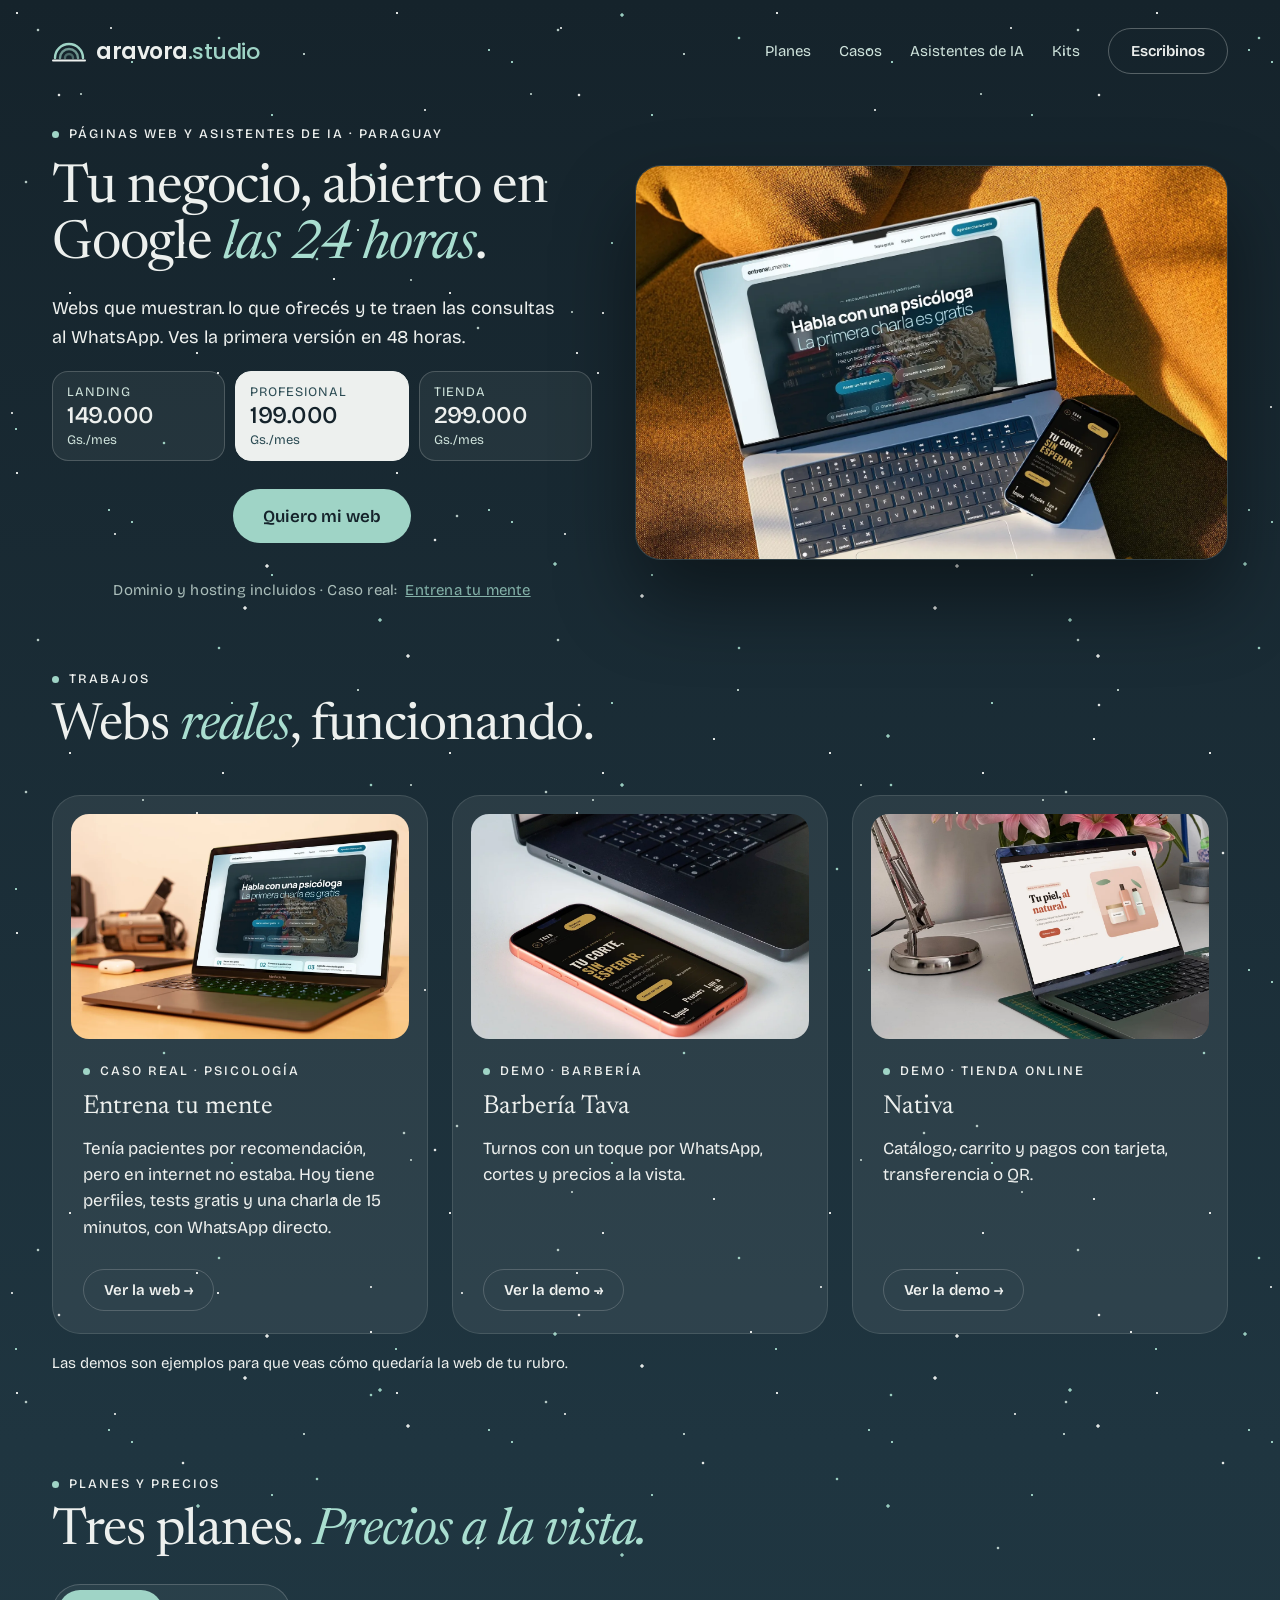
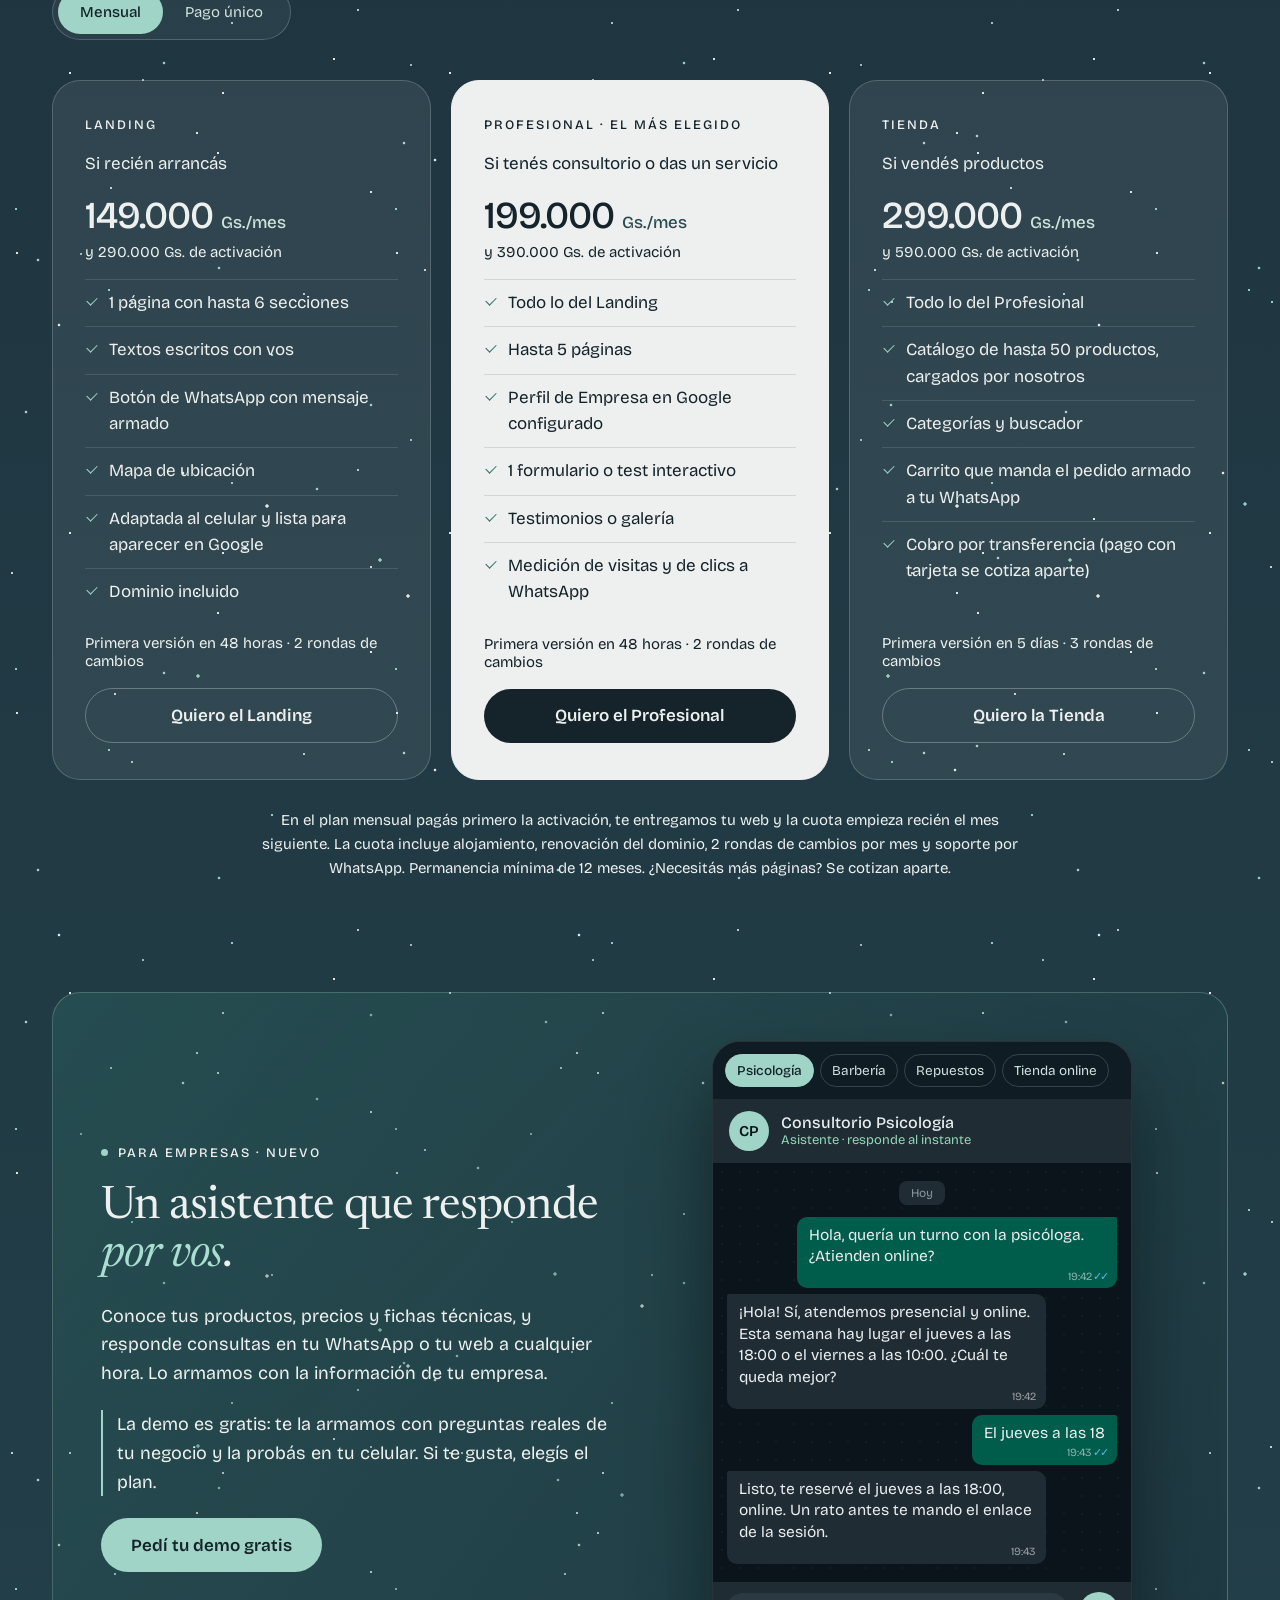
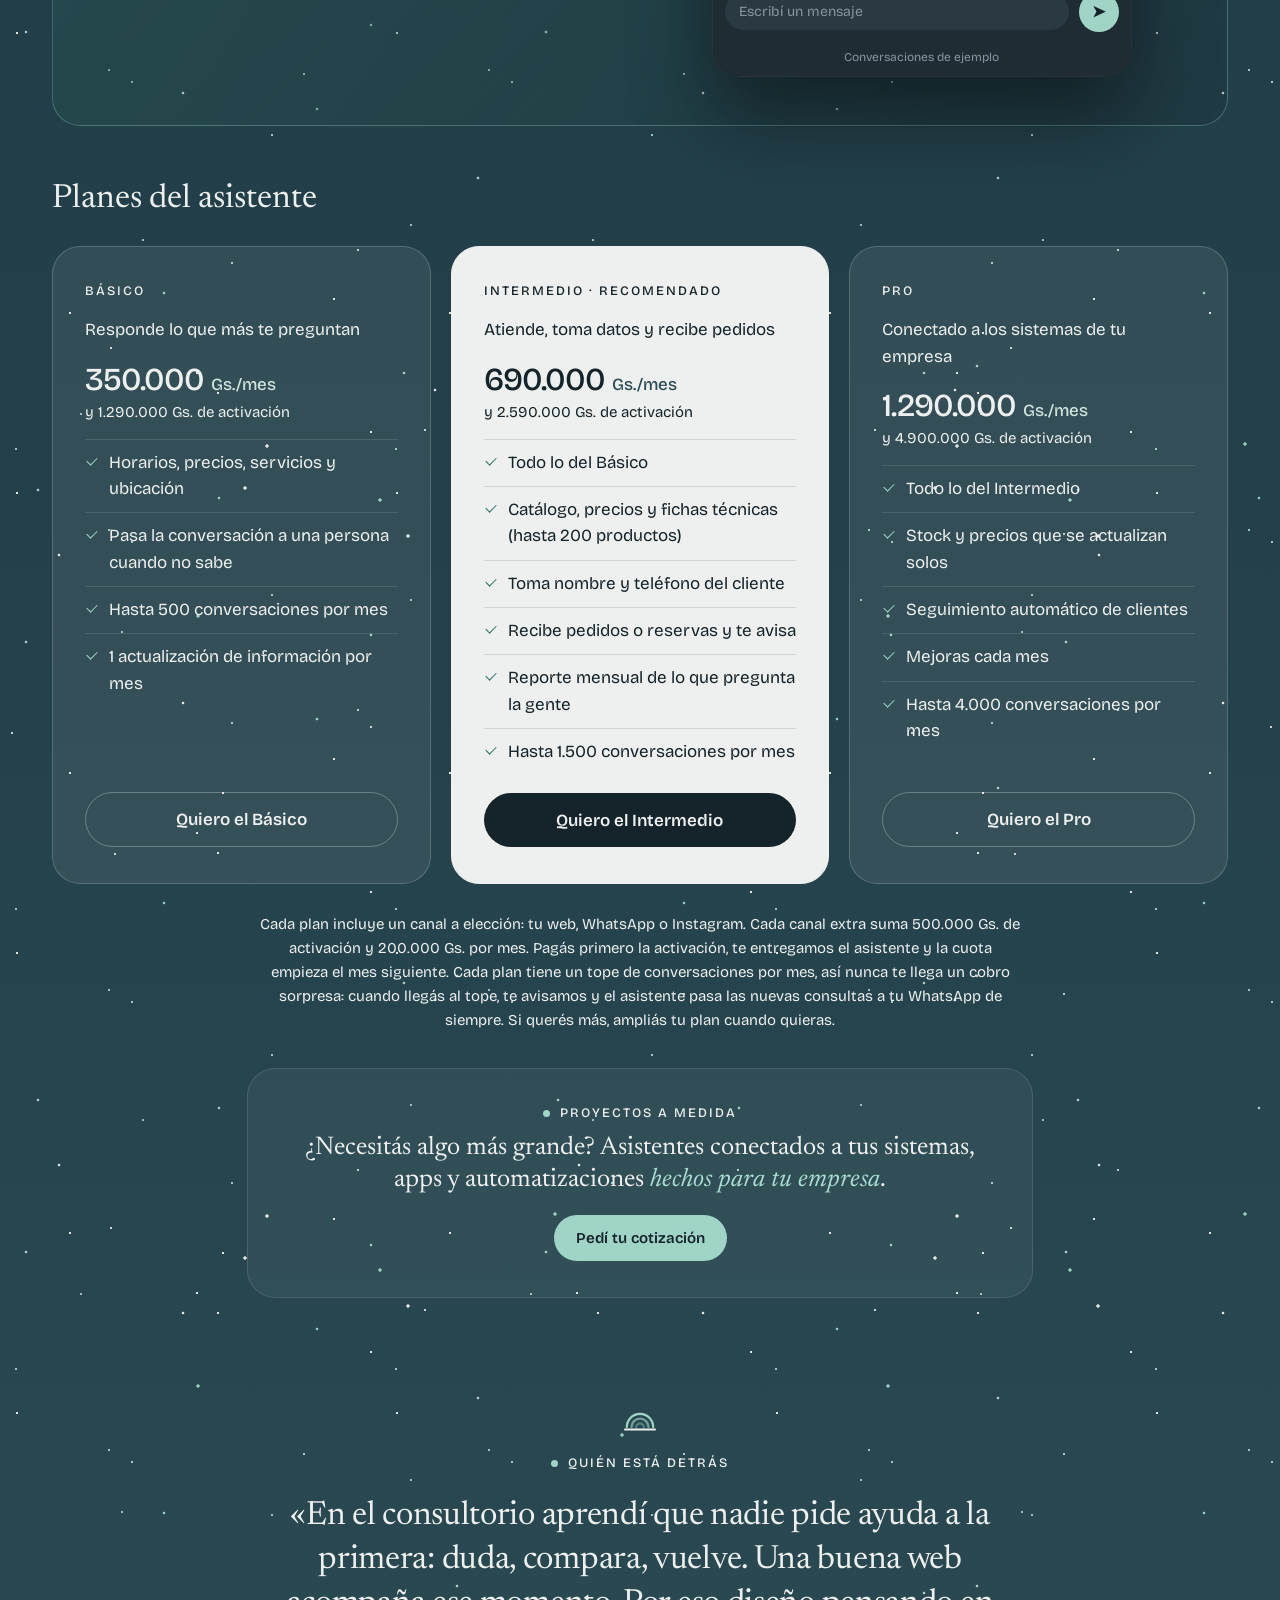
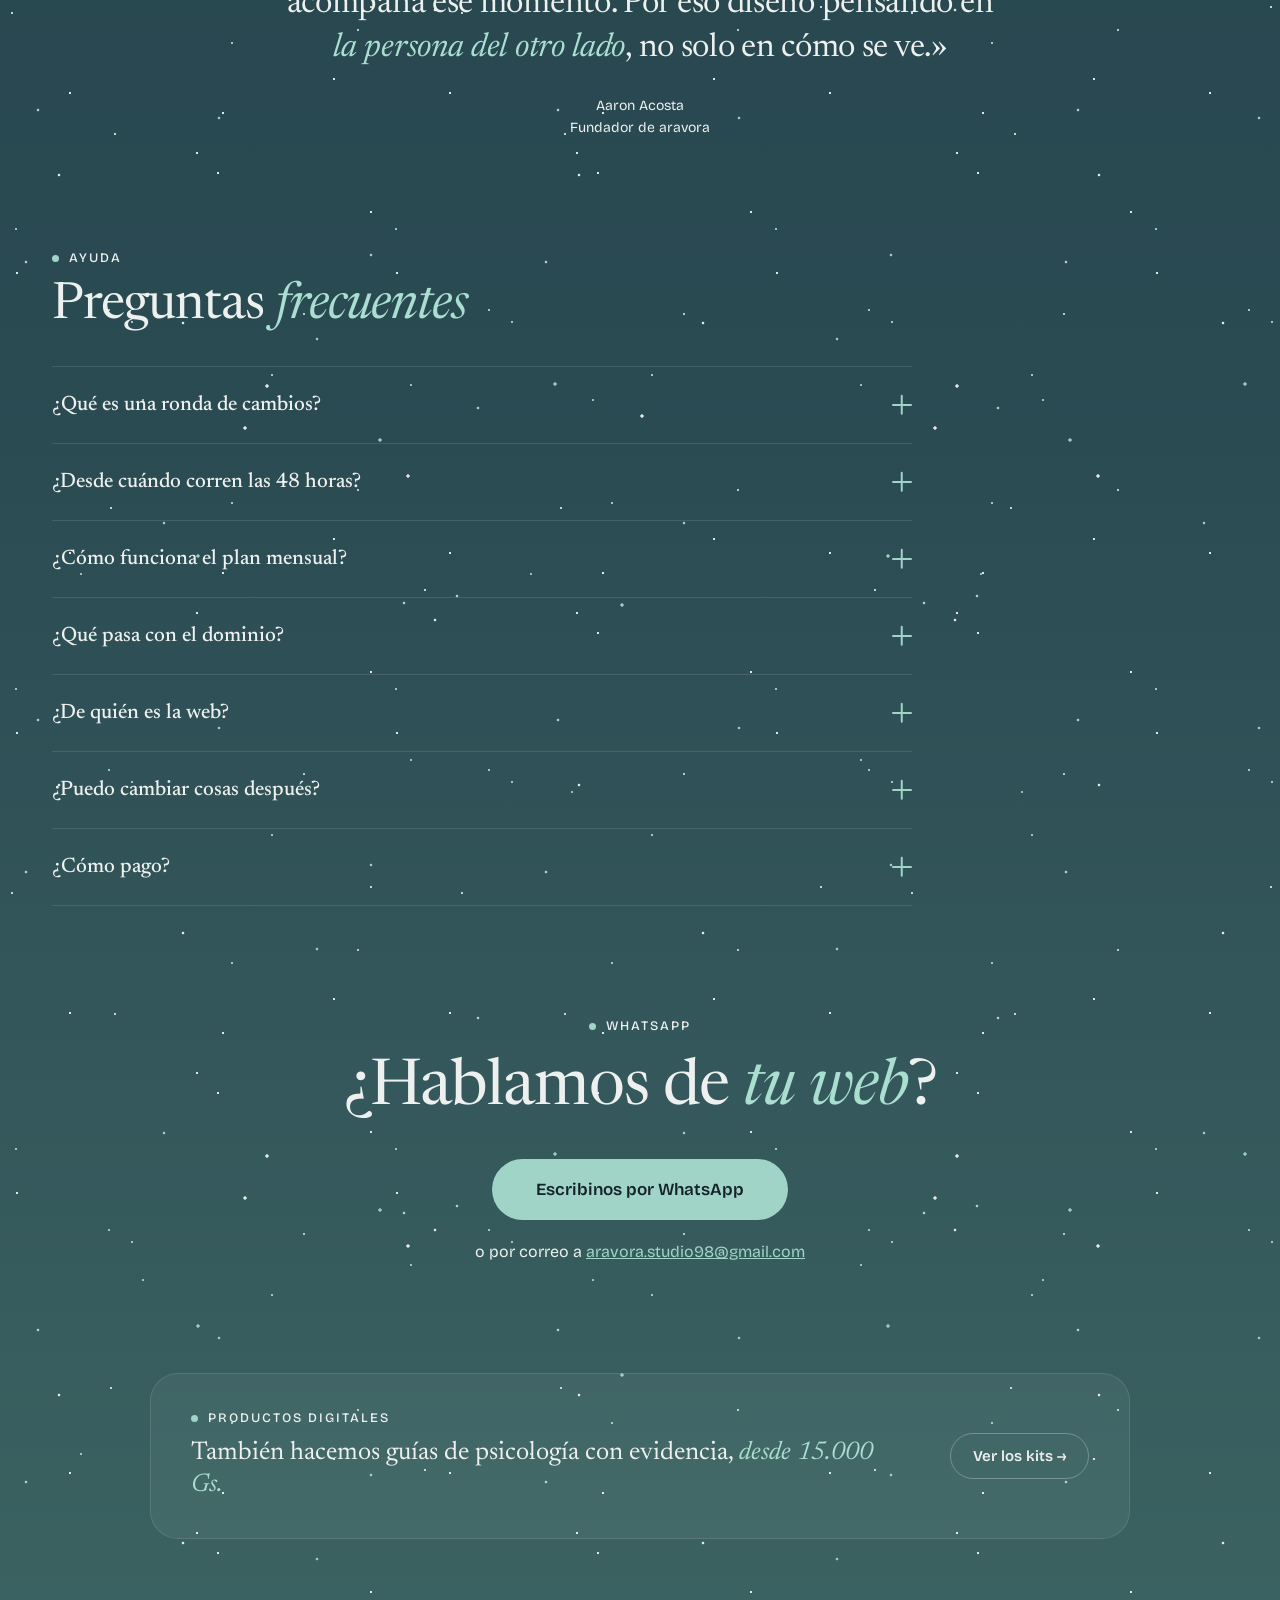
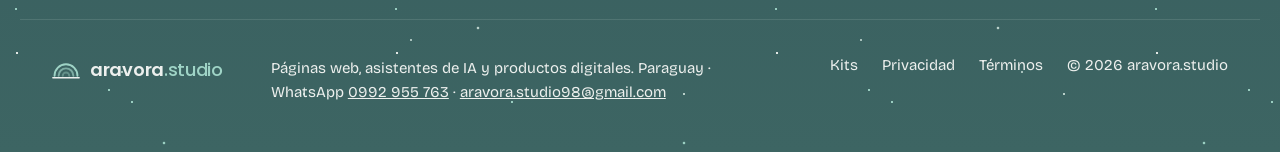
==== commit 70c2a270: "Hero centrado bajo los precios" ====
--- a/index.html
+++ b/index.html
@@ -18,10 +18,10 @@
   <link rel="preconnect" href="https://fonts.googleapis.com">
   <link rel="preconnect" href="https://fonts.gstatic.com" crossorigin>
   <link href="https://fonts.googleapis.com/css2?family=Bricolage+Grotesque:opsz,wght@12..96,400;12..96,500;12..96,600&family=Newsreader:ital,opsz,wght@0,6..72,400;0,6..72,500;1,6..72,400;1,6..72,500&family=Poppins:wght@600&display=swap" rel="stylesheet">
-  <link rel="stylesheet" href="estilo.css?v=2111g">
-  <link rel="stylesheet" href="webs.css?v=2111g">
-  <link rel="stylesheet" href="tipografia.css?v=2111g">
-  <link rel="stylesheet" href="calma.css?v=2111g">
+  <link rel="stylesheet" href="estilo.css?v=2111h">
+  <link rel="stylesheet" href="webs.css?v=2111h">
+  <link rel="stylesheet" href="tipografia.css?v=2111h">
+  <link rel="stylesheet" href="calma.css?v=2111h">
 
   <!-- Pixel de Meta (ID 1428355635968530) -->
   <script>
@@ -373,8 +373,8 @@
     <a class="boton boton--chico" data-wa="Hola, quiero consultar por una página web" data-producto="Consulta web" href="#" target="_blank" rel="noopener">Escribinos</a>
   </div>
 
-  <script src="sitio.js?v=2111g"></script>
-  <script src="webs.js?v=2111g"></script>
-  <script src="chat.js?v=2111g"></script>
+  <script src="sitio.js?v=2111h"></script>
+  <script src="webs.js?v=2111h"></script>
+  <script src="chat.js?v=2111h"></script>
 </body>
 </html>
--- a/calma.css
+++ b/calma.css
@@ -100,3 +100,7 @@
 .pagina-webs .caso-tarjeta-texto { flex: 1 1 auto !important; }
 .caso-boton { font-family: var(--sans); align-self: flex-start; margin: 4px 12px 0; padding: 11px 20px; border: 1px solid var(--linea-media, rgba(237,240,238,.25)); border-radius: 999px; font-size: 15px; font-weight: 600; color: var(--niebla); transition: background .2s, color .2s, border-color .2s; }
 a.caso-tarjeta:hover .caso-boton { background: var(--menta); border-color: var(--menta); color: #0E1A1F; }
+.pagina-webs .heroweb .hero-precios, .pagina-webs .heroweb .portada-acciones, .pagina-webs .heroweb .hero-prueba { width: 100%; max-width: 540px; box-sizing: border-box; }
+.pagina-webs .heroweb .portada-acciones { display: flex; justify-content: center; }
+.pagina-webs .heroweb .hero-prueba { text-align: center; }
+.pagina-webs .heroweb .hero-prueba { justify-content: center; }
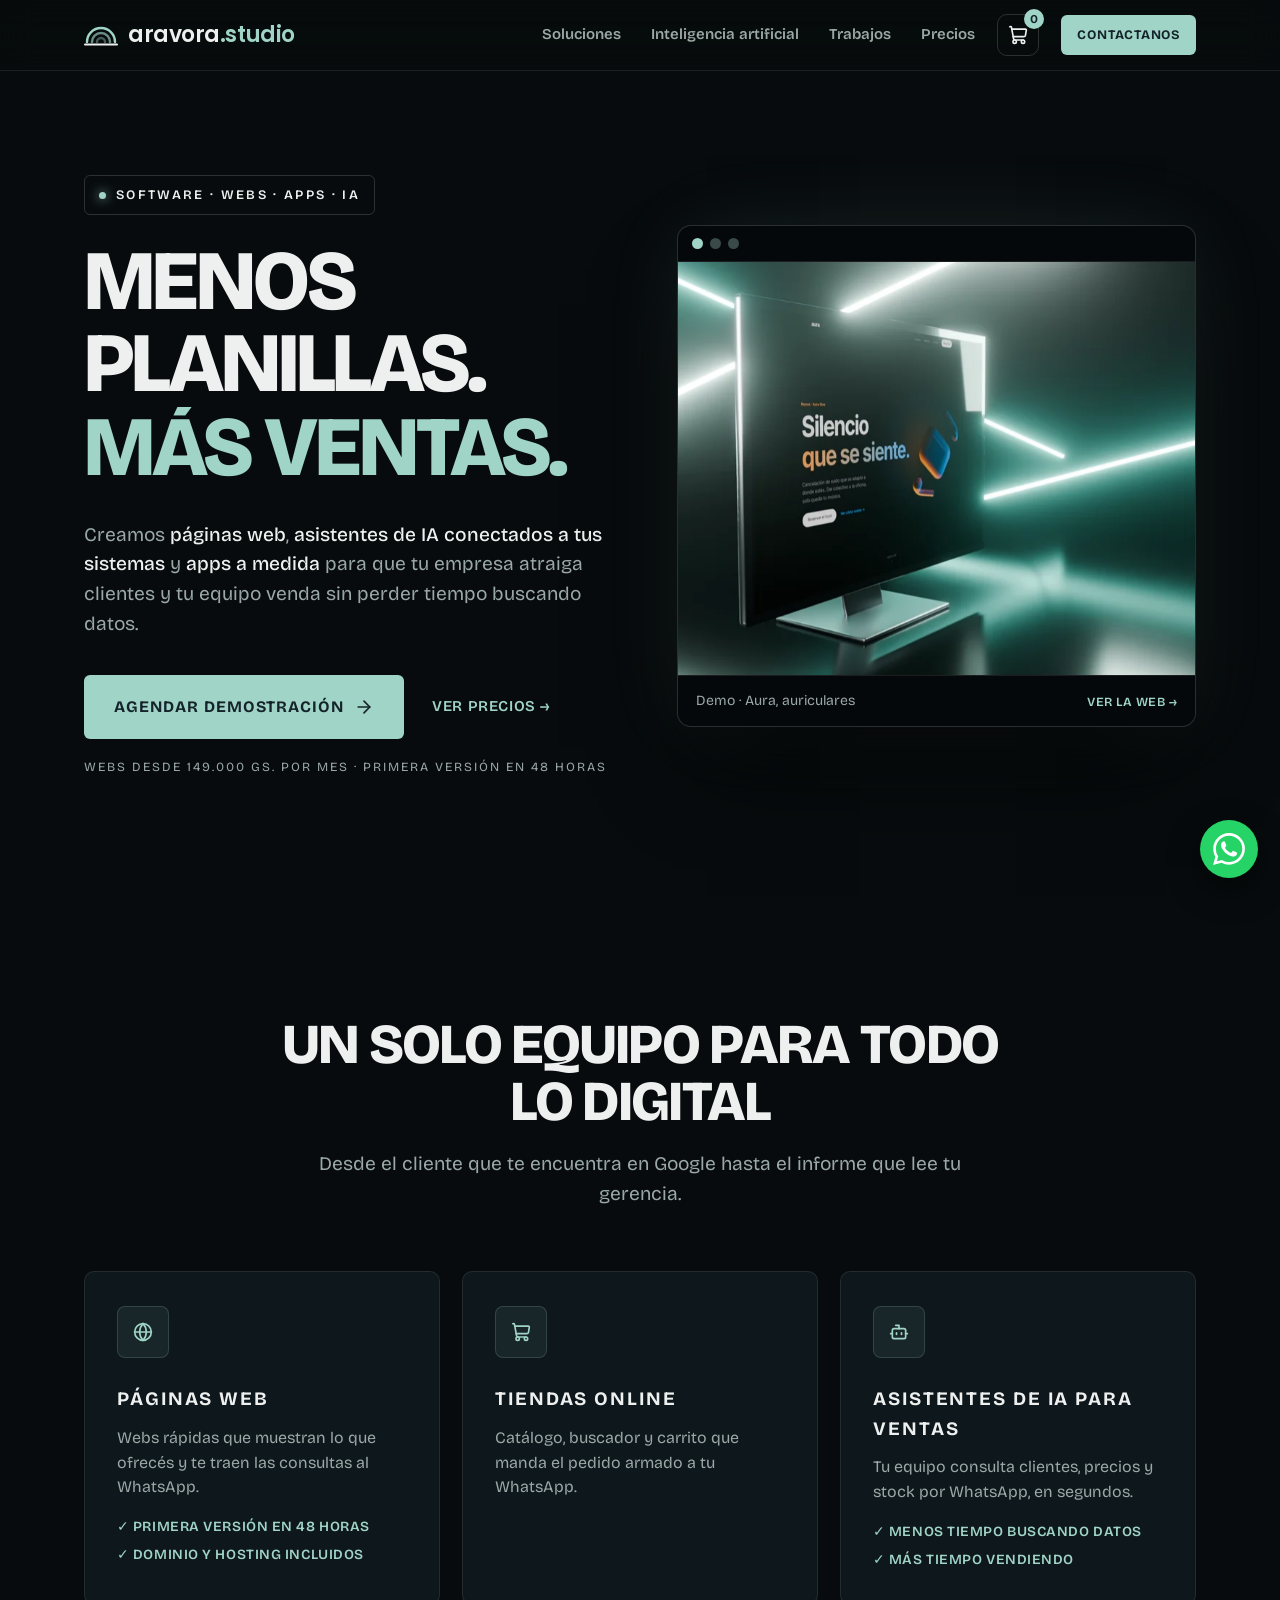
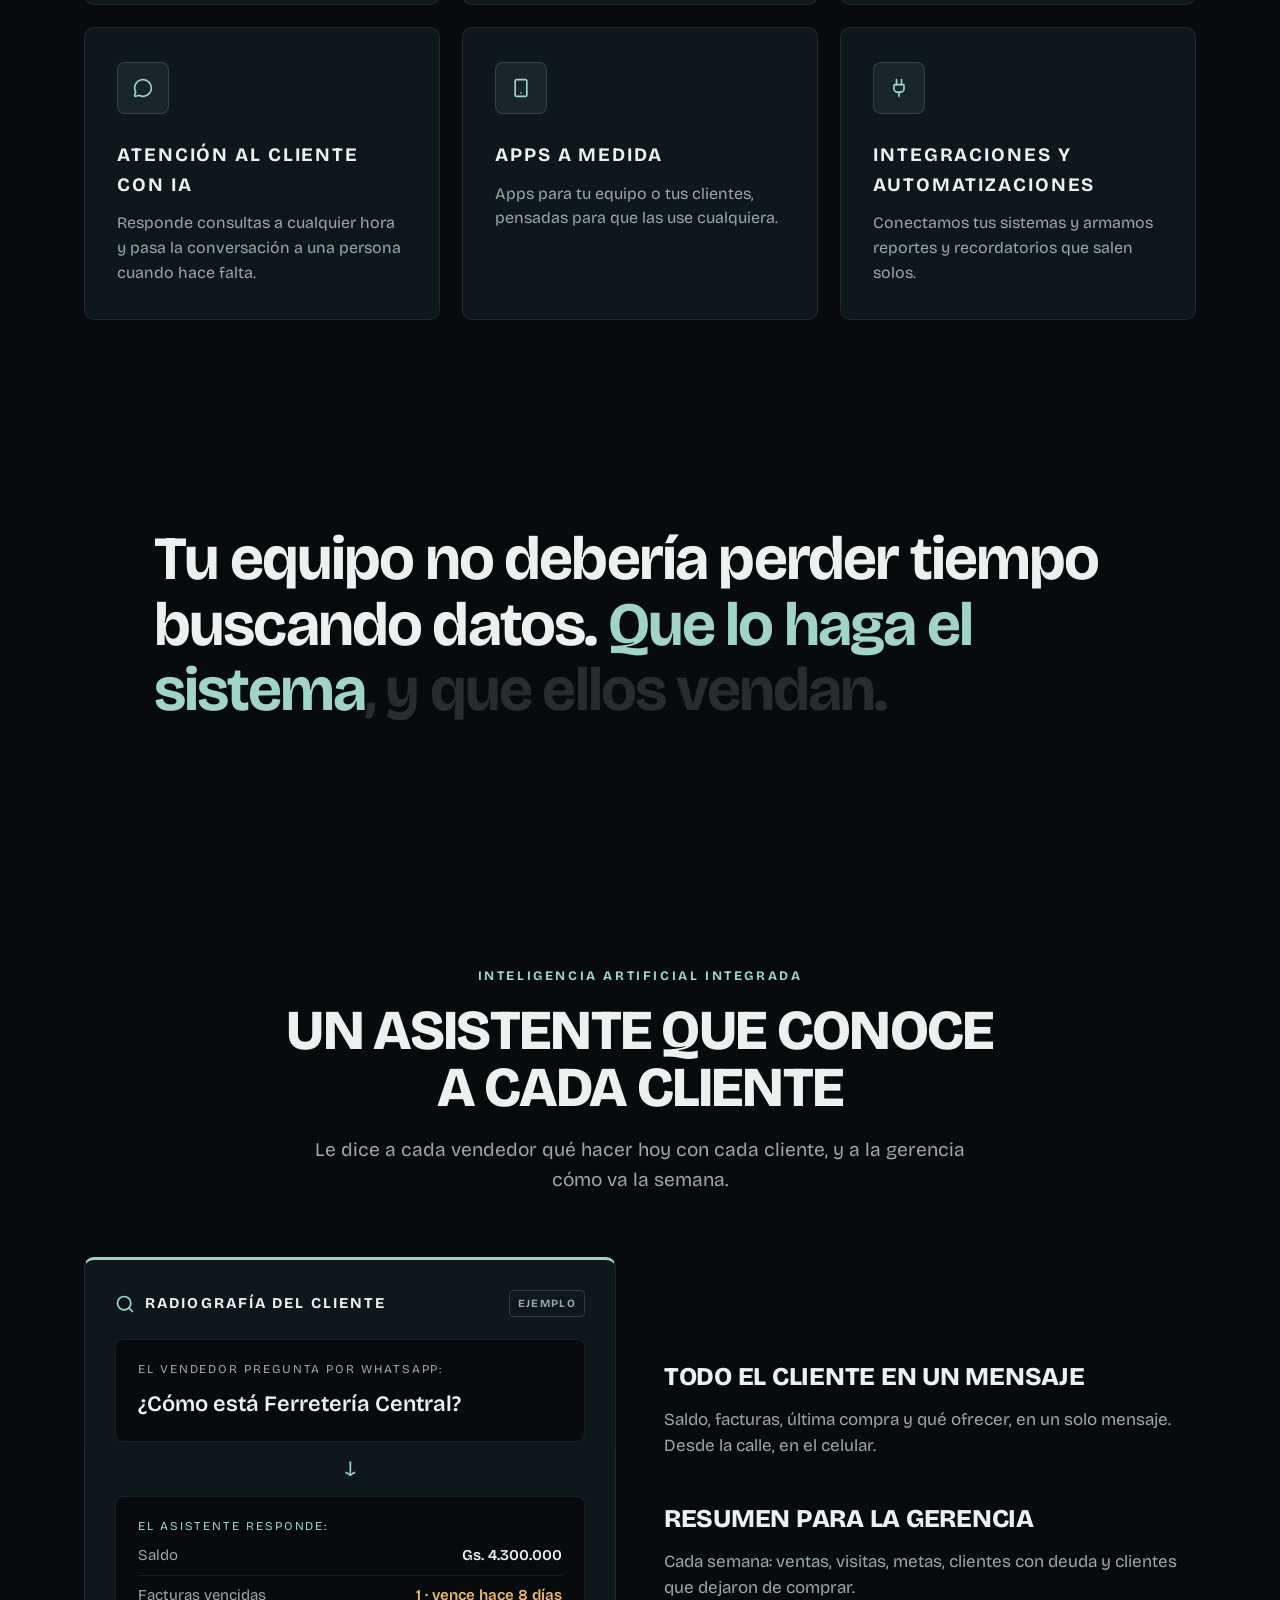
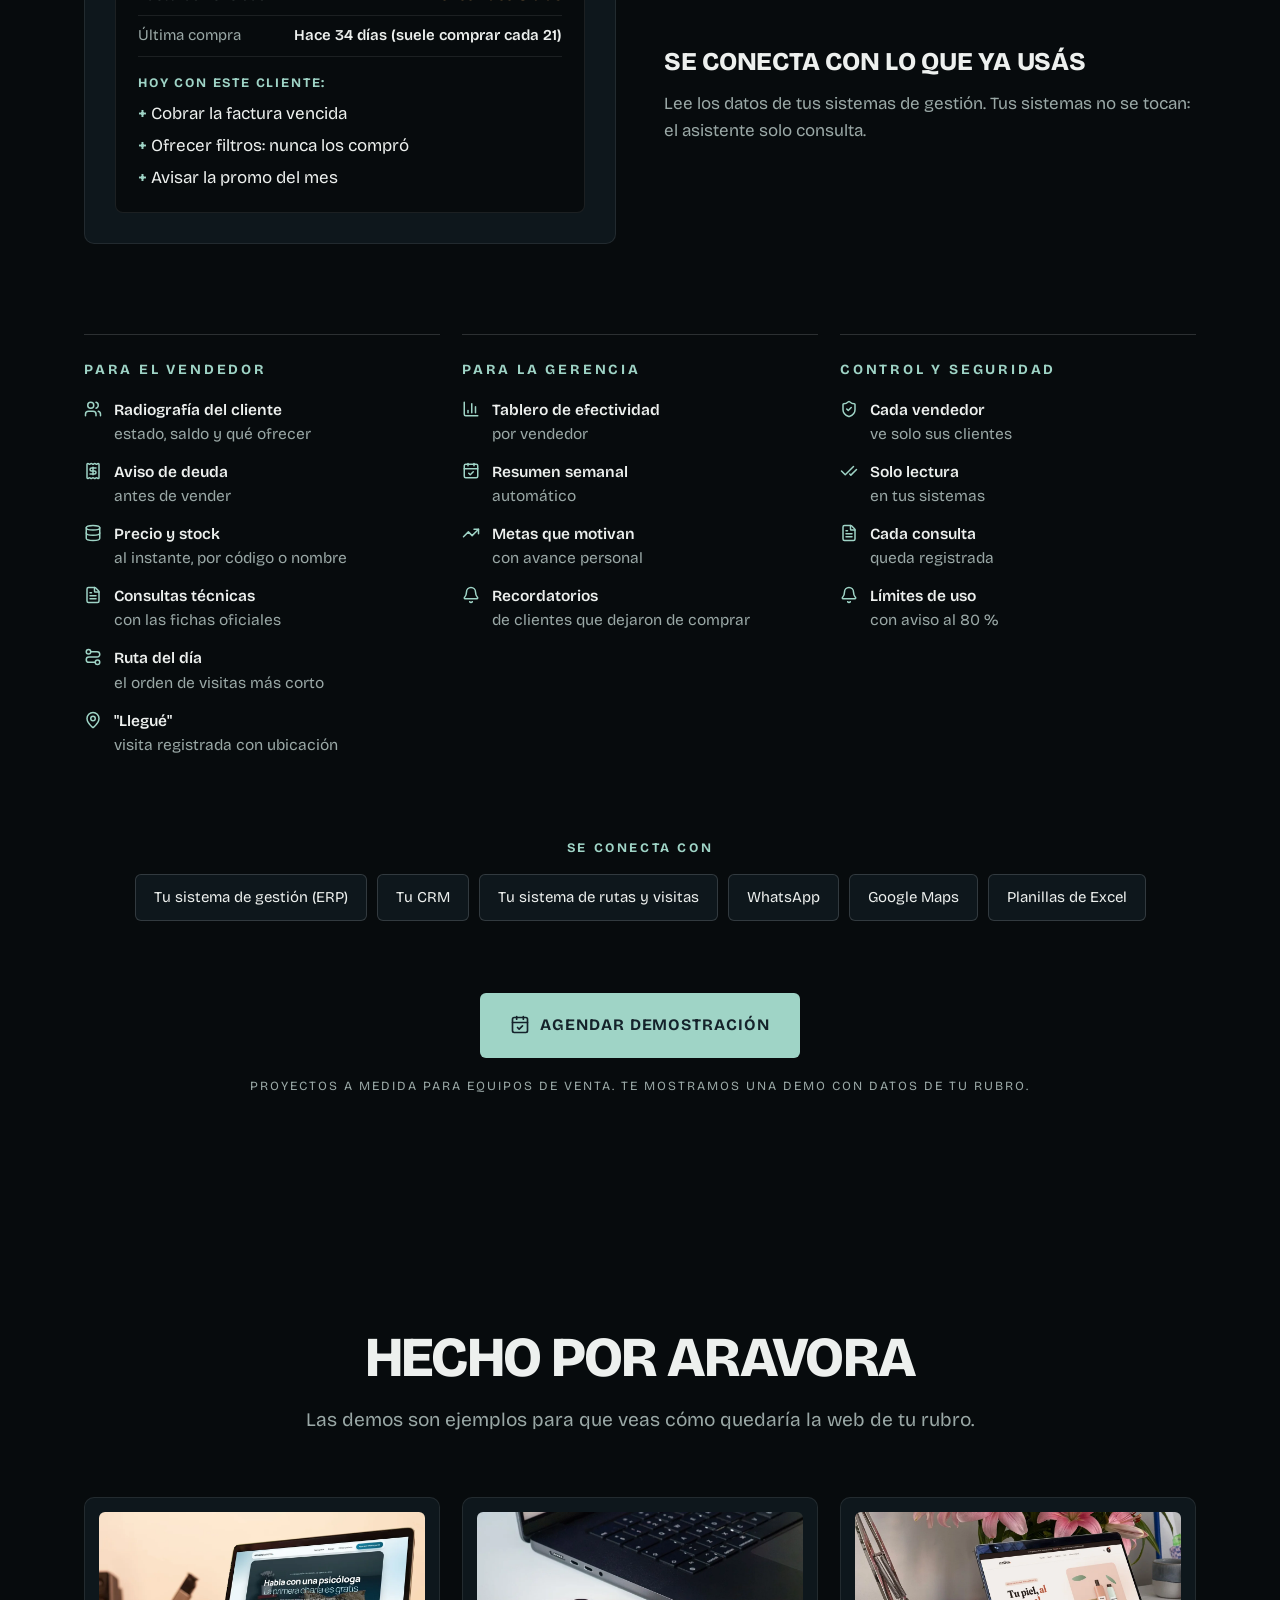
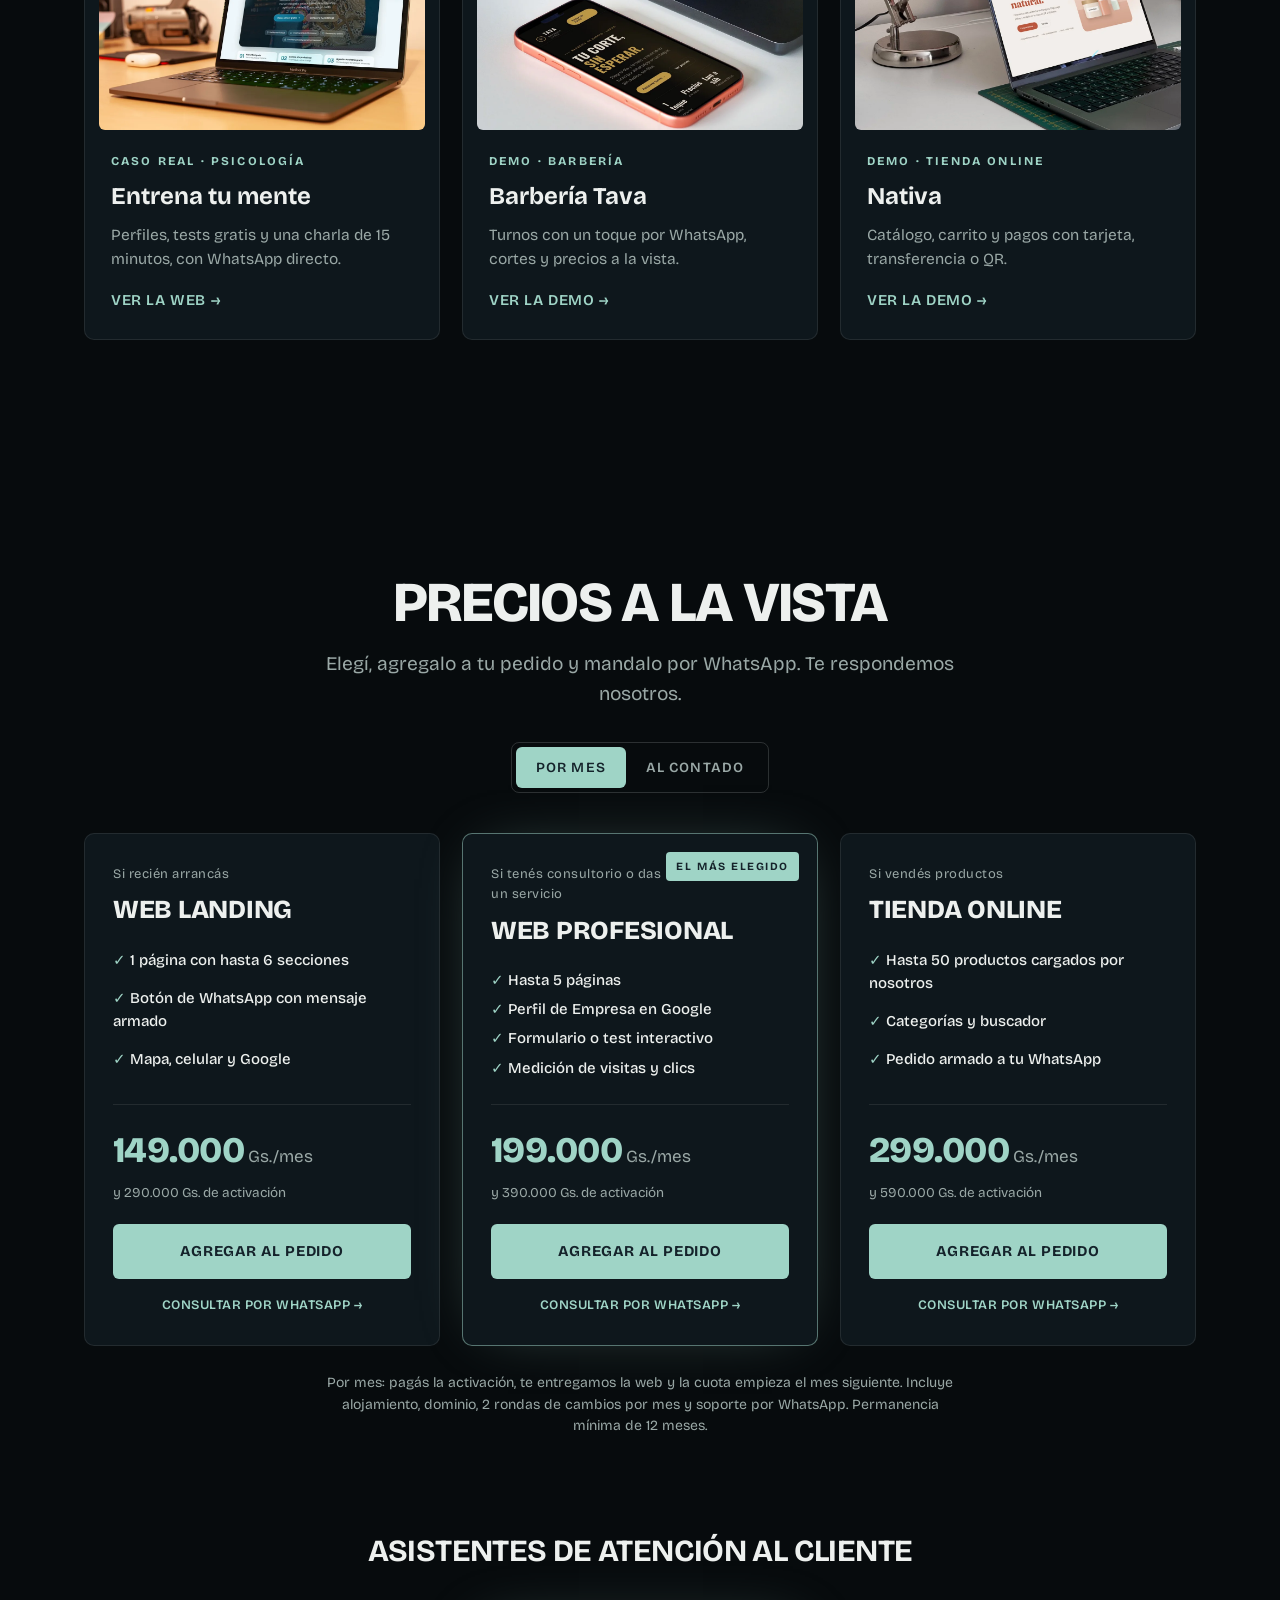
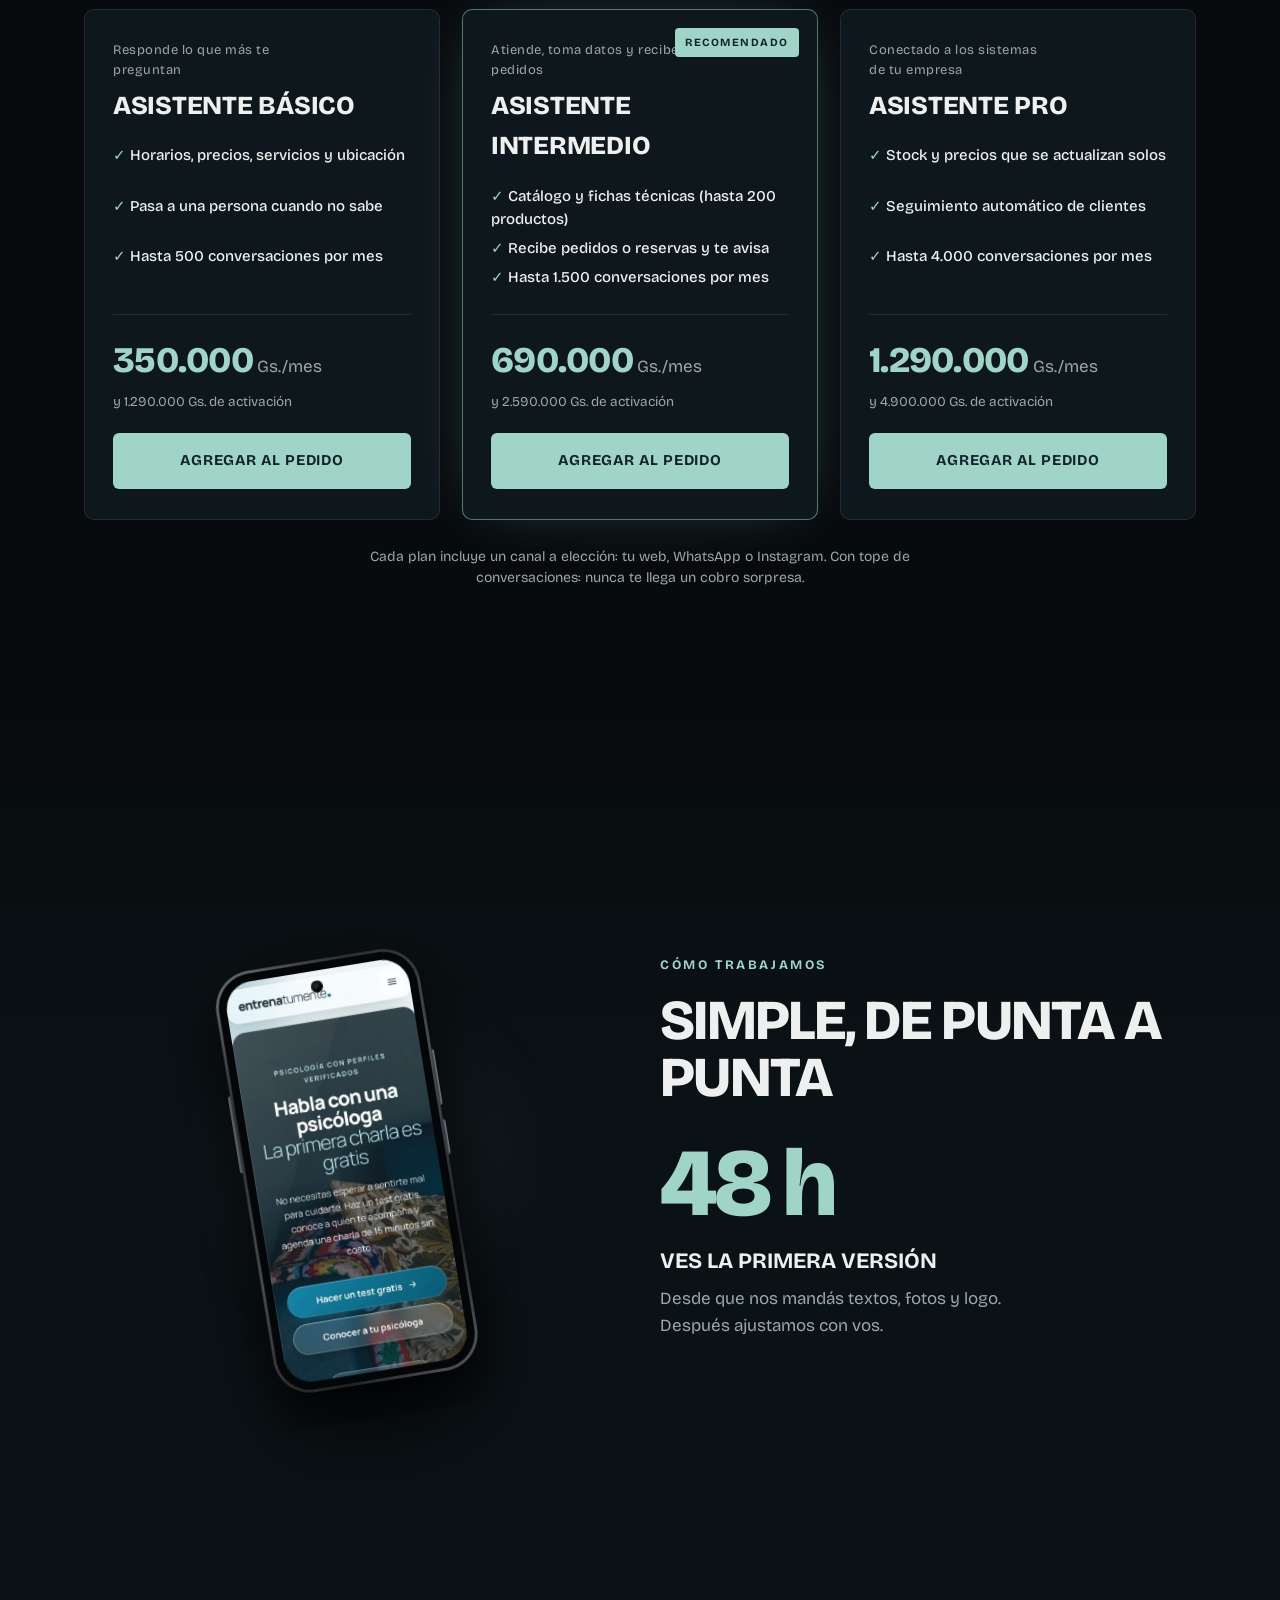
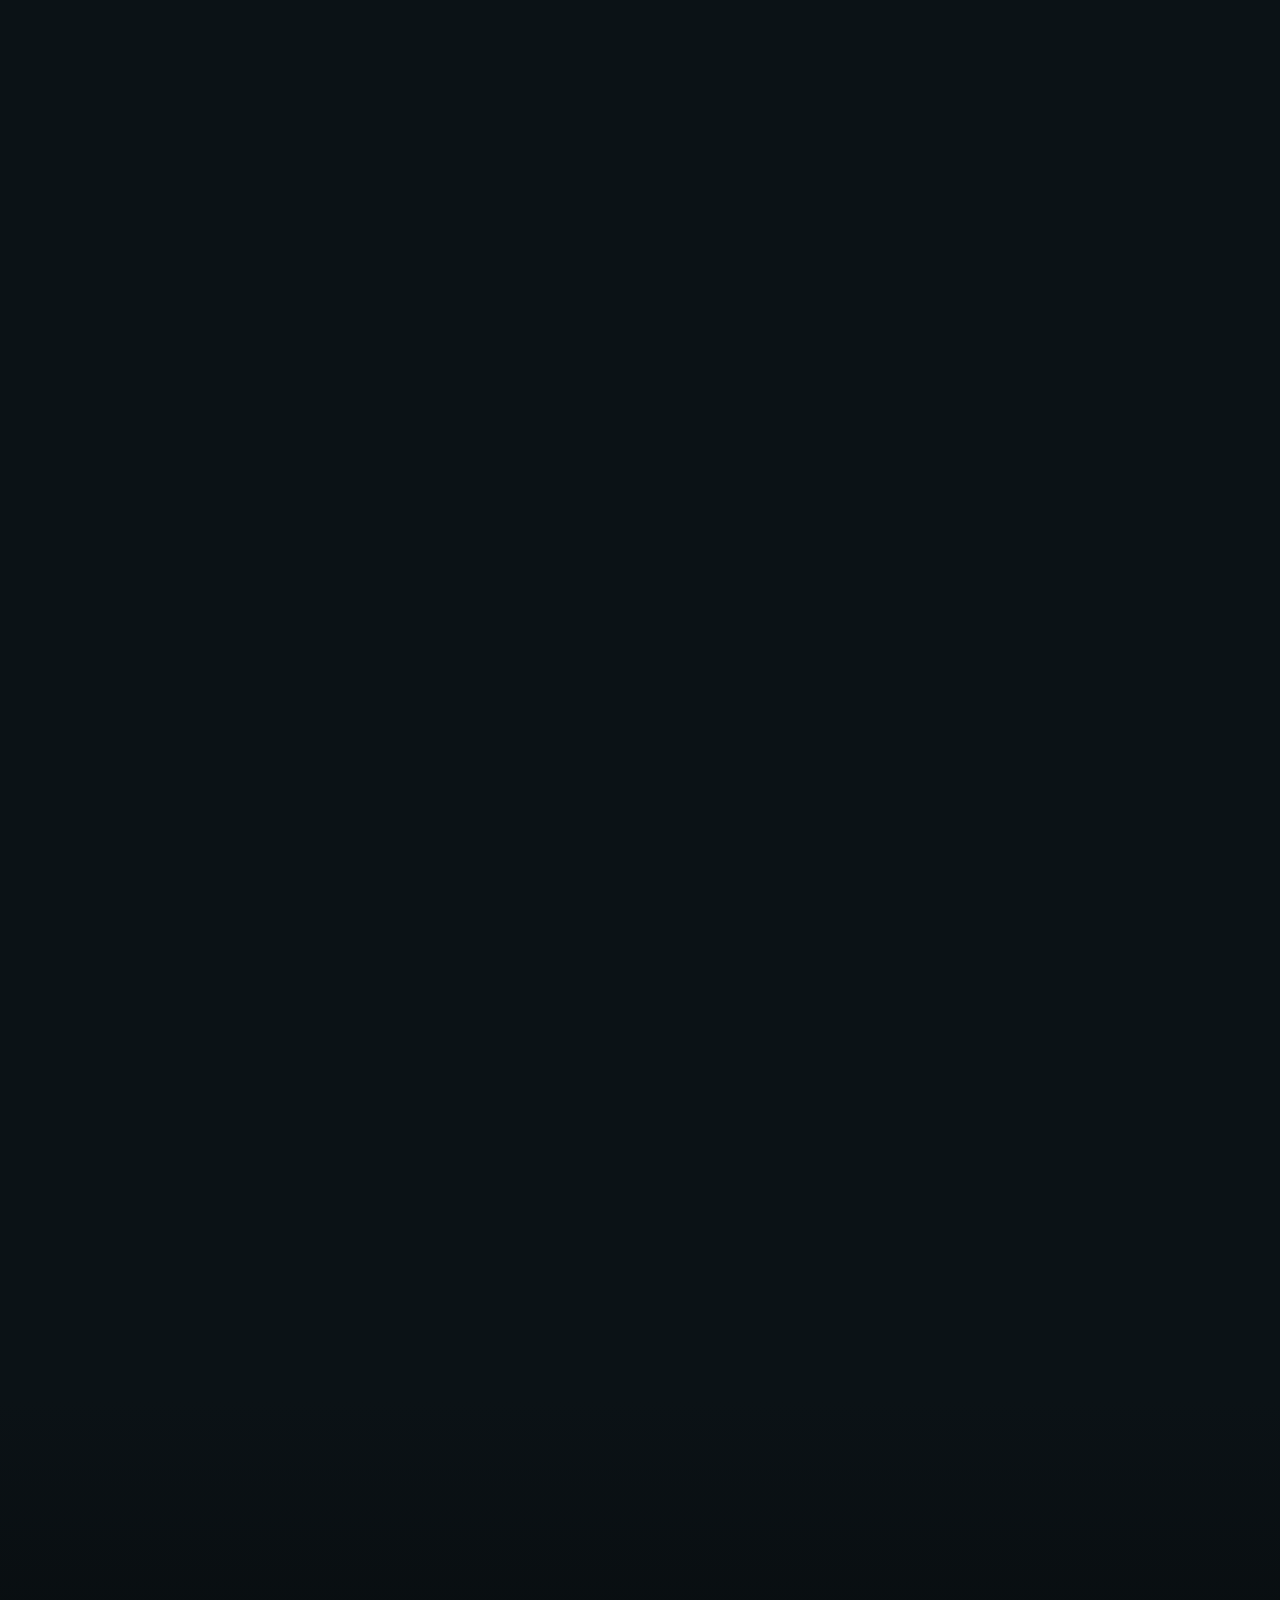
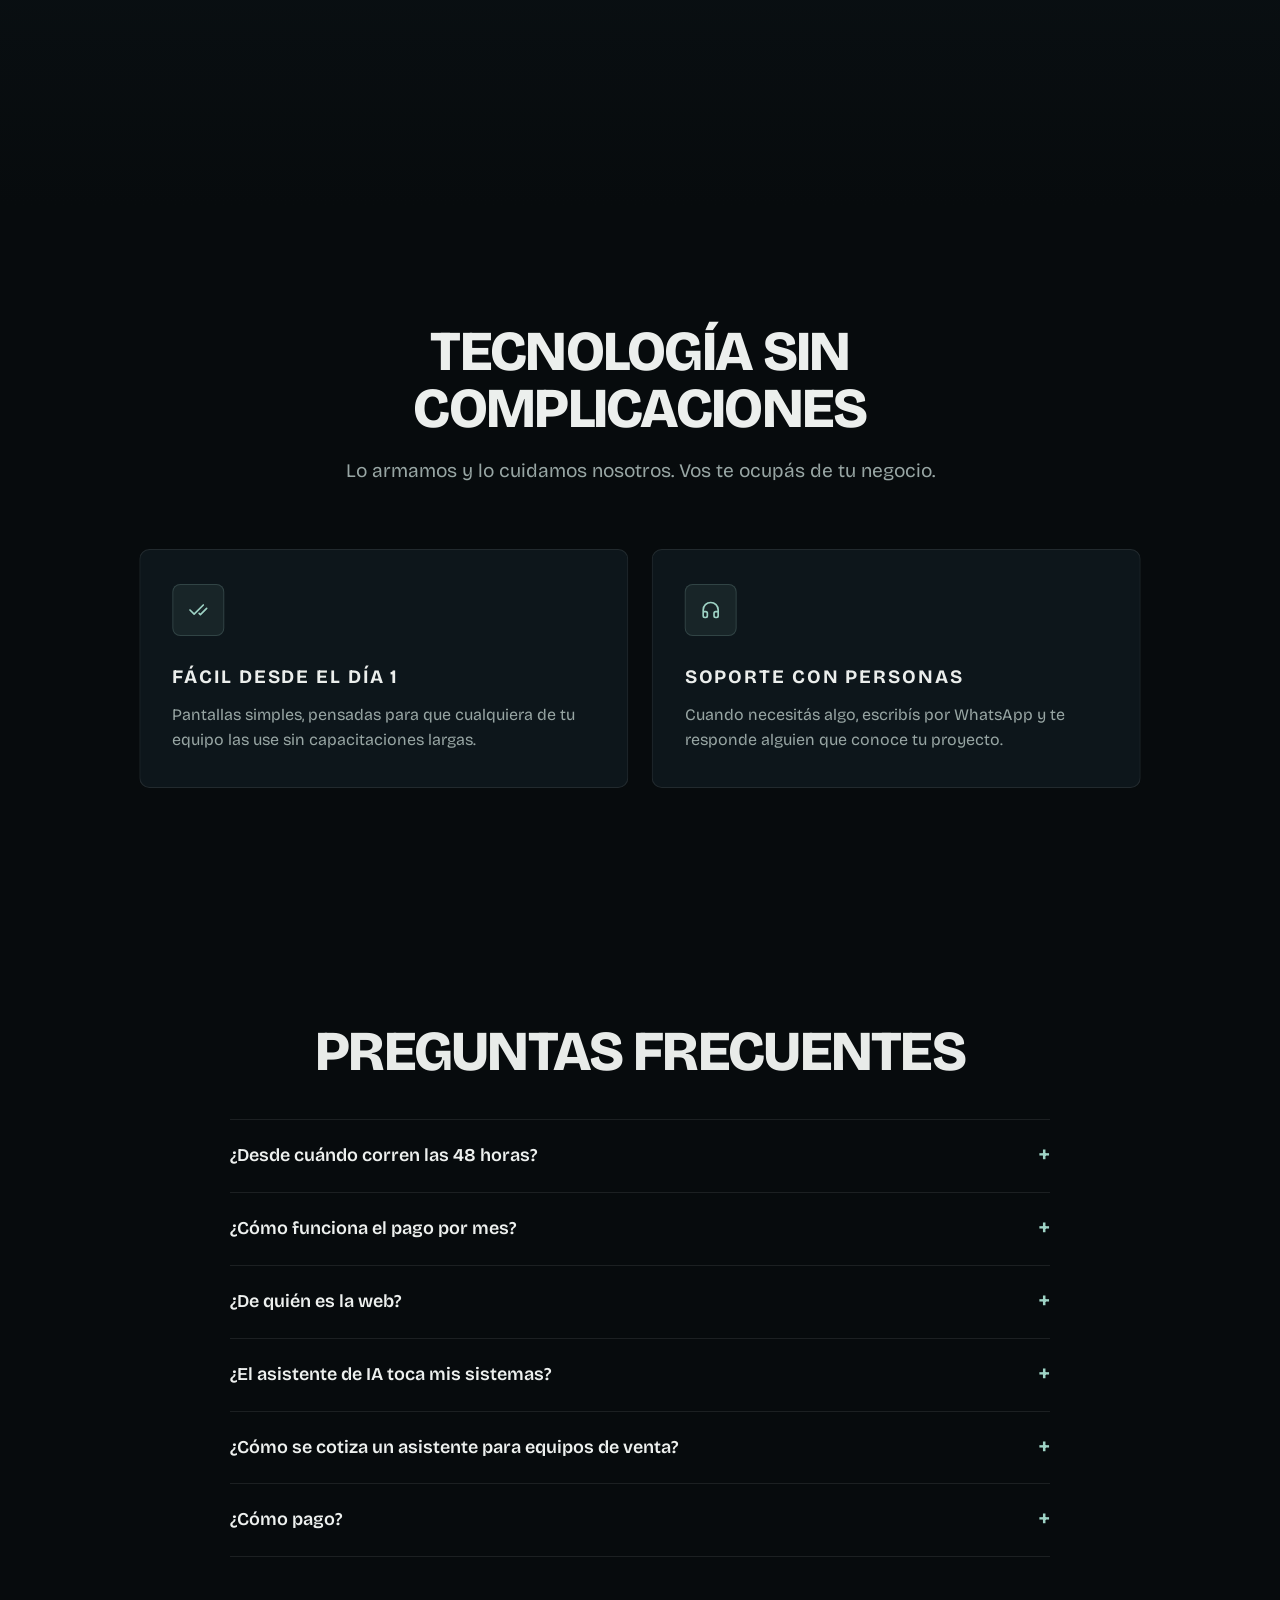
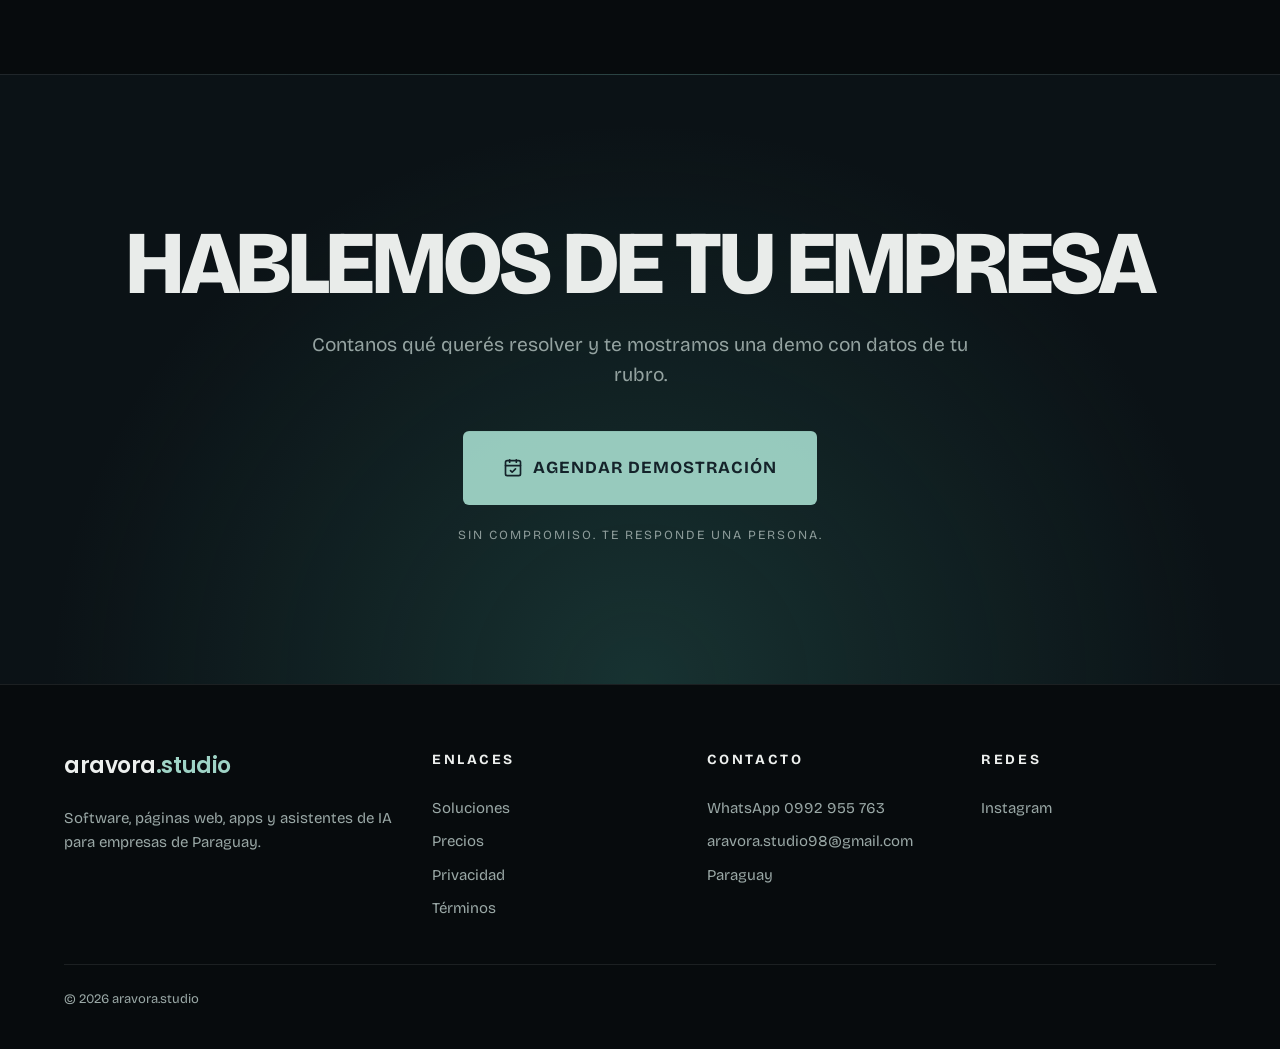
==== commit 997c5ead: "Web nueva oscura con demos Aura y Tava" ====
--- a/index.html
+++ b/index.html
@@ -1,380 +1,328 @@
 <!DOCTYPE html>
 <html lang="es">
 <head>
-  <meta charset="UTF-8">
-  <meta name="viewport" content="width=device-width, initial-scale=1, viewport-fit=cover">
-  <title>aravora.studio · Páginas web y asistentes de IA en Paraguay</title>
-  <meta name="description" content="Páginas web para negocios y consultorios de Paraguay, desde 149.000 Gs. por mes. Primera versión en 48 horas y consultas directo a tu WhatsApp.">
-  <meta name="theme-color" content="#15232B">
-  <meta property="og:type" content="website">
-  <meta property="og:title" content="aravora.studio · Páginas web y asistentes de IA en Paraguay">
-  <meta property="og:description" content="Desde 149.000 Gs. por mes. Primera versión en 48 horas.">
-  <meta property="og:url" content="https://aaronacostaamarillo98-blip.github.io/aravora-web/">
-  <meta property="og:image" content="https://aaronacostaamarillo98-blip.github.io/aravora-web/compartir.jpg">
-  <meta property="og:image:width" content="1200">
-  <meta property="og:image:height" content="630">
-  <link rel="icon" href="data:image/svg+xml,%3Csvg xmlns='http://www.w3.org/2000/svg' viewBox='0 0 64 64'%3E%3Crect width='64' height='64' rx='14' fill='%2315232B'/%3E%3Cg fill='none' stroke='%239FD4C6' stroke-width='4' stroke-linecap='round'%3E%3Cpath d='M12 40a20 20 0 0 1 40 0'/%3E%3Cpath d='M19 40a13 13 0 0 1 26 0' opacity='.6'/%3E%3Cpath d='M26 40a6 6 0 0 1 12 0' opacity='.35'/%3E%3C/g%3E%3Cline x1='9' y1='47' x2='55' y2='47' stroke='%23EDF0EE' stroke-width='4' stroke-linecap='round'/%3E%3C/svg%3E">
-  <link rel="preload" as="image" href="img/hero-foto.webp?v=3" fetchpriority="high">
-  <link rel="preconnect" href="https://fonts.googleapis.com">
-  <link rel="preconnect" href="https://fonts.gstatic.com" crossorigin>
-  <link href="https://fonts.googleapis.com/css2?family=Bricolage+Grotesque:opsz,wght@12..96,400;12..96,500;12..96,600&family=Newsreader:ital,opsz,wght@0,6..72,400;0,6..72,500;1,6..72,400;1,6..72,500&family=Poppins:wght@600&display=swap" rel="stylesheet">
-  <link rel="stylesheet" href="estilo.css?v=2111h">
-  <link rel="stylesheet" href="webs.css?v=2111h">
-  <link rel="stylesheet" href="tipografia.css?v=2111h">
-  <link rel="stylesheet" href="calma.css?v=2111h">
-
-  <!-- Pixel de Meta (ID 1428355635968530) -->
-  <script>
-    !function(f,b,e,v,n,t,s){if(f.fbq)return;n=f.fbq=function(){n.callMethod?
-    n.callMethod.apply(n,arguments):n.queue.push(arguments)};if(!f._fbq)f._fbq=n;
-    n.push=n;n.loaded=!0;n.version='2.0';n.queue=[];t=b.createElement(e);t.async=!0;
-    t.src=v;s=b.getElementsByTagName(e)[0];s.parentNode.insertBefore(t,s)}(window,
-    document,'script','https://connect.facebook.net/en_US/fbevents.js');
-    fbq('init', '1428355635968530');
-    fbq('track', 'PageView');
-  </script>
-  <noscript><img height="1" width="1" style="display:none" src="https://www.facebook.com/tr?id=1428355635968530&ev=PageView&noscript=1" alt=""></noscript>
-  <!-- Fin del Pixel de Meta -->
+<meta charset="UTF-8">
+<meta name="viewport" content="width=device-width, initial-scale=1">
+<title>aravora.studio · Software, webs y apps para empresas en Paraguay</title>
+<meta name="description" content="Páginas web, asistentes de IA conectados a tus sistemas y apps a medida. Hecho en Paraguay, con soporte por WhatsApp.">
+<meta name="theme-color" content="#070B0D">
+<link rel="icon" href="data:image/svg+xml,%3Csvg xmlns='http://www.w3.org/2000/svg' viewBox='0 0 64 64'%3E%3Crect width='64' height='64' rx='14' fill='%2315232B'/%3E%3Cg fill='none' stroke='%239FD4C6' stroke-width='4' stroke-linecap='round'%3E%3Cpath d='M12 40a20 20 0 0 1 40 0'/%3E%3Cpath d='M19 40a13 13 0 0 1 26 0' opacity='.6'/%3E%3Cpath d='M26 40a6 6 0 0 1 12 0' opacity='.35'/%3E%3C/g%3E%3Cline x1='9' y1='47' x2='55' y2='47' stroke='%23EDF0EE' stroke-width='4' stroke-linecap='round'/%3E%3C/svg%3E">
+<link rel="preconnect" href="https://fonts.googleapis.com">
+<link rel="preconnect" href="https://fonts.gstatic.com" crossorigin>
+<link href="https://fonts.googleapis.com/css2?family=Bricolage+Grotesque:opsz,wght@12..96,400;12..96,500;12..96,600;12..96,700;12..96,800&family=Newsreader:ital,opsz,wght@1,6..72,400&family=Poppins:wght@600&display=swap" rel="stylesheet">
+<link rel="stylesheet" href="oscuro.css?v=2311c">
+<script defer src="js/gsap.min.js?v=2311c"></script>
+<script defer src="js/ScrollTrigger.min.js?v=2311c"></script>
+<script defer src="js/movimiento.js?v=2311c"></script>
+<script>
+  !function(f,b,e,v,n,t,s){if(f.fbq)return;n=f.fbq=function(){n.callMethod?
+  n.callMethod.apply(n,arguments):n.queue.push(arguments)};if(!f._fbq)f._fbq=n;
+  n.push=n;n.loaded=!0;n.version='2.0';n.queue=[];t=b.createElement(e);t.async=!0;
+  t.src=v;s=b.getElementsByTagName(e)[0];s.parentNode.insertBefore(t,s)}(window,
+  document,'script','https://connect.facebook.net/en_US/fbevents.js');
+  fbq('init', '1428355635968530');
+  fbq('track', 'PageView');
+</script>
 </head>
-<body class="pagina-inicio pagina-webs">
-
-  <div class="raiz">
-    <!-- Cielo estrellado -->
-    <div class="cielo" aria-hidden="true">
-      <span class="capa c1"></span>
-      <span class="capa c2"></span>
-      <span class="capa c3"></span>
-      <span class="capa c4"></span>
-      <span class="fugaz f1"><i></i></span>
-      <span class="fugaz larga f2"><i></i></span>
-      <span class="fugaz corta f3"><i></i></span>
-      <span class="fugaz f4"><i></i></span>
-    </div>
-
-    <!-- Navegación -->
-    <header class="cabecera ancho">
-      <a href="#inicio" class="marca" aria-label="aravora, inicio">
-        <svg viewBox="0 0 34 22" fill="none" aria-hidden="true"><path d="M3 18a14 14 0 0 1 28 0" stroke="#9FD4C6" stroke-width="2.4" stroke-linecap="round"/><path d="M8 18a9 9 0 0 1 18 0" stroke="#9FD4C6" stroke-width="2.4" stroke-linecap="round" opacity="0.65"/><path d="M13 18a4 4 0 0 1 8 0" stroke="#9FD4C6" stroke-width="2.4" stroke-linecap="round" opacity="0.4"/><path d="M1 20.5h32" stroke="#EDF0EE" stroke-width="2" stroke-linecap="round"/></svg>
-        <span class="logotipo">aravora<span class="logotipo-punto">.studio</span></span>
-      </a>
-      <button class="abrir-menu" type="button" aria-label="Abrir menú" aria-expanded="false" aria-controls="menu"><svg width="20" height="20" viewBox="0 0 20 20" fill="none" aria-hidden="true"><path d="M3 6h14M3 14h14" stroke="#EDF0EE" stroke-width="1.6" stroke-linecap="round"/></svg></button>
-      <nav class="menu" id="menu" aria-label="Principal">
-        <a href="#planes">Planes</a>
-        <a href="#casos">Casos</a>
-        <a href="#asistentes">Asistentes de IA</a>
-        <a href="kits.html">Kits</a>
-        <a class="boton boton--linea boton--chico" data-wa="Hola, quiero consultar por una página web" data-producto="Consulta web" href="#" target="_blank" rel="noopener">Escribinos</a>
-      </nav>
-    </header>
-
-    <main>
-
-      <!-- 1. Titular -->
-      <section class="heroweb ancho" id="inicio">
-        <div class="heroweb-texto">
-          <p class="rotulo"><span class="punto"></span><span>Páginas web y asistentes de IA · Paraguay</span></p>
-          <h1>Tu negocio, abierto en Google <em>las 24 horas</em>.</h1>
-          <p class="bajada">Webs que muestran lo que ofrecés y te traen las consultas al WhatsApp. Ves la primera versión en 48 horas.</p>
-          <div class="hero-precios" aria-label="Precios">
-            <a href="#planes" class="hero-precio"><span>Landing</span><b>149.000</b><small>Gs./mes</small></a>
-            <a href="#planes" class="hero-precio hero-precio--top"><span>Profesional</span><b>199.000</b><small>Gs./mes</small></a>
-            <a href="#planes" class="hero-precio"><span>Tienda</span><b>299.000</b><small>Gs./mes</small></a>
+<body>
+
+<header class="nav">
+  <div class="nav-in">
+    <a href="#inicio" class="marca" aria-label="aravora, inicio">
+      <svg viewBox="0 0 34 22" fill="none" aria-hidden="true"><path d="M3 18a14 14 0 0 1 28 0" stroke="#9FD4C6" stroke-width="2.4" stroke-linecap="round"/><path d="M8 18a9 9 0 0 1 18 0" stroke="#9FD4C6" stroke-width="2.4" stroke-linecap="round" opacity="0.65"/><path d="M13 18a4 4 0 0 1 8 0" stroke="#9FD4C6" stroke-width="2.4" stroke-linecap="round" opacity="0.4"/><path d="M1 20.5h32" stroke="#EDF0EE" stroke-width="2" stroke-linecap="round"/></svg>
+      <span class="logotipo">aravora<span>.studio</span></span>
+    </a>
+    <nav class="nav-links" aria-label="Principal">
+      <a href="#soluciones">Soluciones</a>
+      <a href="#ia">Inteligencia artificial</a>
+      <a href="#trabajos">Trabajos</a>
+      <a href="#precios">Precios</a>
+    </nav>
+    <button class="nav-pedido" type="button" data-abrir-pedido aria-label="Ver mi pedido"><svg aria-hidden="true" class="i" xmlns="http://www.w3.org/2000/svg" width="20" height="20" viewBox="0 0 24 24" fill="none" stroke="currentColor" stroke-width="2" stroke-linecap="round" stroke-linejoin="round" > <path d="m2.05 2.05 1.099-.028a1 1 0 0 1 1.008.815l2.69 14.347A1 1 0 0 0 7.83 18H18" /> <path d="M4.563 5h16.435a1 1 0 0 1 .981 1.204l-1.026 6.226A2 2 0 0 1 18.962 14H6.25" /> <circle cx="18" cy="20" r="2" /> <circle cx="8" cy="20" r="2" /> </svg><span class="pedido-n" data-pedido-n>0</span></button>
+    <a class="btn btn--sm" data-wa="Hola, quiero hablar con aravora" data-producto="Consulta general" href="#" target="_blank" rel="noopener">Contactanos</a>
+  </div>
+</header>
+
+<main>
+
+  <!-- HERO -->
+  <section class="hero" id="inicio" aria-labelledby="hero-t">
+    <div class="hero-copy">
+      <p class="pill" data-hx><span class="pill-dot"></span>Software · Webs · Apps · IA</p>
+      <h1 id="hero-t" class="hero-t"><span class="ln"><span data-hw>Menos planillas.</span></span> <span class="ln"><span data-hw><em>Más ventas.</em></span></span></h1>
+      <p class="hero-p" data-hx>Creamos <b>páginas web</b>, <b>asistentes de IA conectados a tus sistemas</b> y <b>apps a medida</b> para que tu empresa atraiga clientes y tu equipo venda sin perder tiempo buscando datos.</p>
+      <div class="hero-cta" data-hx>
+        <a class="btn btn--lg" data-wa="Hola, quiero agendar una demostración" data-producto="Demo" href="#" target="_blank" rel="noopener">Agendar demostración <svg aria-hidden="true" class="i" xmlns="http://www.w3.org/2000/svg" width="20" height="20" viewBox="0 0 24 24" fill="none" stroke="currentColor" stroke-width="2" stroke-linecap="round" stroke-linejoin="round" > <path d="M5 12h14" /> <path d="m12 5 7 7-7 7" /> </svg></a>
+        <a class="link" href="#precios">Ver precios</a>
+      </div>
+      <p class="micro" data-hx>Webs desde 149.000 Gs. por mes · Primera versión en 48 horas</p>
+    </div>
+    <figure class="ventana" id="ventana">
+      <div class="ventana-bar" aria-hidden="true"><i></i><i></i><i></i></div>
+      <div class="ventana-foto"><img id="heroImg" src="img/monitor-aura-800.webp" srcset="img/monitor-aura-800.webp 800w, img/monitor-aura-1400.webp 1400w" sizes="(min-width: 960px) 46vw, 92vw" width="1400" height="1120" fetchpriority="high" alt="Monitor de escritorio con la demo de una web de auriculares hecha por aravora"></div>
+      <a class="ventana-pie" href="demos/aura/" target="_blank" rel="noopener"><span>Demo · Aura, auriculares</span><span class="link">Ver la web</span></a>
+    </figure>
+  </section>
+
+  <!-- SOLUCIONES -->
+  <section class="sec" id="soluciones" aria-labelledby="sol-t">
+    <h2 id="sol-t" class="h2 centro" data-sube>Un solo equipo para todo lo digital</h2>
+    <p class="sub centro" data-sube>Desde el cliente que te encuentra en Google hasta el informe que lee tu gerencia.</p>
+    <div class="grid3">
+      <article class="card" data-sube><span class="ic"><svg aria-hidden="true" class="i" xmlns="http://www.w3.org/2000/svg" width="20" height="20" viewBox="0 0 24 24" fill="none" stroke="currentColor" stroke-width="2" stroke-linecap="round" stroke-linejoin="round" > <circle cx="12" cy="12" r="10" /> <path d="M12 2a14.5 14.5 0 0 0 0 20 14.5 14.5 0 0 0 0-20" /> <path d="M2 12h20" /> </svg></span><h3>Páginas web</h3><p>Webs rápidas que muestran lo que ofrecés y te traen las consultas al WhatsApp.</p><ul class="ok"><li>Primera versión en 48 horas</li><li>Dominio y hosting incluidos</li></ul></article>
+      <article class="card" data-sube><span class="ic"><svg aria-hidden="true" class="i" xmlns="http://www.w3.org/2000/svg" width="20" height="20" viewBox="0 0 24 24" fill="none" stroke="currentColor" stroke-width="2" stroke-linecap="round" stroke-linejoin="round" > <path d="m2.05 2.05 1.099-.028a1 1 0 0 1 1.008.815l2.69 14.347A1 1 0 0 0 7.83 18H18" /> <path d="M4.563 5h16.435a1 1 0 0 1 .981 1.204l-1.026 6.226A2 2 0 0 1 18.962 14H6.25" /> <circle cx="18" cy="20" r="2" /> <circle cx="8" cy="20" r="2" /> </svg></span><h3>Tiendas online</h3><p>Catálogo, buscador y carrito que manda el pedido armado a tu WhatsApp.</p></article>
+      <article class="card" data-sube><span class="ic"><svg aria-hidden="true" class="i" xmlns="http://www.w3.org/2000/svg" width="20" height="20" viewBox="0 0 24 24" fill="none" stroke="currentColor" stroke-width="2" stroke-linecap="round" stroke-linejoin="round" > <path d="M12 8V4H8" /> <rect width="16" height="12" x="4" y="8" rx="2" /> <path d="M2 14h2" /> <path d="M20 14h2" /> <path d="M15 13v2" /> <path d="M9 13v2" /> </svg></span><h3>Asistentes de IA para ventas</h3><p>Tu equipo consulta clientes, precios y stock por WhatsApp, en segundos.</p><ul class="ok"><li>Menos tiempo buscando datos</li><li>Más tiempo vendiendo</li></ul></article>
+      <article class="card" data-sube><span class="ic"><svg aria-hidden="true" class="i" xmlns="http://www.w3.org/2000/svg" width="20" height="20" viewBox="0 0 24 24" fill="none" stroke="currentColor" stroke-width="2" stroke-linecap="round" stroke-linejoin="round" > <path d="M2.992 16.342a2 2 0 0 1 .094 1.167l-1.065 3.29a1 1 0 0 0 1.236 1.168l3.413-.998a2 2 0 0 1 1.099.092 10 10 0 1 0-4.777-4.719" /> </svg></span><h3>Atención al cliente con IA</h3><p>Responde consultas a cualquier hora y pasa la conversación a una persona cuando hace falta.</p></article>
+      <article class="card" data-sube><span class="ic"><svg aria-hidden="true" class="i" xmlns="http://www.w3.org/2000/svg" width="20" height="20" viewBox="0 0 24 24" fill="none" stroke="currentColor" stroke-width="2" stroke-linecap="round" stroke-linejoin="round" > <rect width="14" height="20" x="5" y="2" rx="2" ry="2" /> <path d="M12 18h.01" /> </svg></span><h3>Apps a medida</h3><p>Apps para tu equipo o tus clientes, pensadas para que las use cualquiera.</p></article>
+      <article class="card" data-sube><span class="ic"><svg aria-hidden="true" class="i" xmlns="http://www.w3.org/2000/svg" width="20" height="20" viewBox="0 0 24 24" fill="none" stroke="currentColor" stroke-width="2" stroke-linecap="round" stroke-linejoin="round" > <path d="M12 22v-5" /> <path d="M15 8V2" /> <path d="M17 8a1 1 0 0 1 1 1v4a4 4 0 0 1-4 4h-4a4 4 0 0 1-4-4V9a1 1 0 0 1 1-1z" /> <path d="M9 8V2" /> </svg></span><h3>Integraciones y automatizaciones</h3><p>Conectamos tus sistemas y armamos reportes y recordatorios que salen solos.</p></article>
+    </div>
+  </section>
+
+  <!-- FRASE -->
+  <section class="frase" aria-label="Nuestra idea">
+    <p class="frase-t" id="frase">Tu equipo no debería perder tiempo buscando datos. <em>Que lo haga el sistema</em>, y que ellos vendan.</p>
+  </section>
+
+  <!-- IA -->
+  <section class="sec" id="ia" aria-labelledby="ia-t">
+    <p class="kicker centro" data-sube>Inteligencia artificial integrada</p>
+    <h2 id="ia-t" class="h2 centro" data-sube>Un asistente que conoce a cada cliente</h2>
+    <p class="sub centro" data-sube>Le dice a cada vendedor qué hacer hoy con cada cliente, y a la gerencia cómo va la semana.</p>
+
+    <div class="ia-split">
+      <div class="demo-card" data-lado="izq">
+        <p class="demo-head"><svg aria-hidden="true" class="i" xmlns="http://www.w3.org/2000/svg" width="20" height="20" viewBox="0 0 24 24" fill="none" stroke="currentColor" stroke-width="2" stroke-linecap="round" stroke-linejoin="round" > <path d="m21 21-4.34-4.34" /> <circle cx="11" cy="11" r="8" /> </svg> Radiografía del cliente <span class="tag-ej">Ejemplo</span></p>
+        <div class="demo-q"><small>El vendedor pregunta por WhatsApp:</small><b>¿Cómo está Ferretería Central?</b></div>
+        <div class="demo-arrow" aria-hidden="true">↓</div>
+        <div class="demo-a">
+          <small>El asistente responde:</small>
+          <dl>
+            <div><dt>Saldo</dt><dd>Gs. 4.300.000</dd></div>
+            <div><dt>Facturas vencidas</dt><dd class="warn">1 · vence hace 8 días</dd></div>
+            <div><dt>Última compra</dt><dd>Hace 34 días (suele comprar cada 21)</dd></div>
+          </dl>
+          <p class="demo-hoy">Hoy con este cliente:</p>
+          <ul class="plus"><li>Cobrar la factura vencida</li><li>Ofrecer filtros: nunca los compró</li><li>Avisar la promo del mes</li></ul>
+        </div>
+      </div>
+      <div class="ia-feats" data-lado="der">
+        <div><h3>Todo el cliente en un mensaje</h3><p>Saldo, facturas, última compra y qué ofrecer, en un solo mensaje. Desde la calle, en el celular.</p></div>
+        <div><h3>Resumen para la gerencia</h3><p>Cada semana: ventas, visitas, metas, clientes con deuda y clientes que dejaron de comprar.</p></div>
+        <div><h3>Se conecta con lo que ya usás</h3><p>Lee los datos de tus sistemas de gestión. Tus sistemas no se tocan: el asistente solo consulta.</p></div>
+      </div>
+    </div>
+
+    <div class="funciones">
+      <div class="fcol" data-sube>
+        <h3>Para el vendedor</h3>
+        <ul class="flist">
+          <li><svg aria-hidden="true" class="i" xmlns="http://www.w3.org/2000/svg" width="20" height="20" viewBox="0 0 24 24" fill="none" stroke="currentColor" stroke-width="2" stroke-linecap="round" stroke-linejoin="round" > <path d="M16 21v-2a4 4 0 0 0-4-4H6a4 4 0 0 0-4 4v2" /> <path d="M16 3.128a4 4 0 0 1 0 7.744" /> <path d="M22 21v-2a4 4 0 0 0-3-3.87" /> <circle cx="9" cy="7" r="4" /> </svg><span><b>Radiografía del cliente</b> estado, saldo y qué ofrecer</span></li>
+          <li><svg aria-hidden="true" class="i" xmlns="http://www.w3.org/2000/svg" width="20" height="20" viewBox="0 0 24 24" fill="none" stroke="currentColor" stroke-width="2" stroke-linecap="round" stroke-linejoin="round" > <path d="M12 17V7" /> <path d="M16 8h-6a2 2 0 0 0 0 4h4a2 2 0 0 1 0 4H8" /> <path d="M4 3a1 1 0 0 1 1-1 1.3 1.3 0 0 1 .7.2l.933.6a1.3 1.3 0 0 0 1.4 0l.934-.6a1.3 1.3 0 0 1 1.4 0l.933.6a1.3 1.3 0 0 0 1.4 0l.933-.6a1.3 1.3 0 0 1 1.4 0l.934.6a1.3 1.3 0 0 0 1.4 0l.933-.6A1.3 1.3 0 0 1 19 2a1 1 0 0 1 1 1v18a1 1 0 0 1-1 1 1.3 1.3 0 0 1-.7-.2l-.933-.6a1.3 1.3 0 0 0-1.4 0l-.934.6a1.3 1.3 0 0 1-1.4 0l-.933-.6a1.3 1.3 0 0 0-1.4 0l-.933.6a1.3 1.3 0 0 1-1.4 0l-.934-.6a1.3 1.3 0 0 0-1.4 0l-.933.6a1.3 1.3 0 0 1-.7.2 1 1 0 0 1-1-1z" /> </svg><span><b>Aviso de deuda</b> antes de vender</span></li>
+          <li><svg aria-hidden="true" class="i" xmlns="http://www.w3.org/2000/svg" width="20" height="20" viewBox="0 0 24 24" fill="none" stroke="currentColor" stroke-width="2" stroke-linecap="round" stroke-linejoin="round" > <ellipse cx="12" cy="5" rx="9" ry="3" /> <path d="M3 5V19A9 3 0 0 0 21 19V5" /> <path d="M3 12A9 3 0 0 0 21 12" /> </svg><span><b>Precio y stock</b> al instante, por código o nombre</span></li>
+          <li><svg aria-hidden="true" class="i" xmlns="http://www.w3.org/2000/svg" width="20" height="20" viewBox="0 0 24 24" fill="none" stroke="currentColor" stroke-width="2" stroke-linecap="round" stroke-linejoin="round" > <path d="M6 22a2 2 0 0 1-2-2V4a2 2 0 0 1 2-2h8a2.4 2.4 0 0 1 1.704.706l3.588 3.588A2.4 2.4 0 0 1 20 8v12a2 2 0 0 1-2 2z" /> <path d="M14 2v5a1 1 0 0 0 1 1h5" /> <path d="M10 9H8" /> <path d="M16 13H8" /> <path d="M16 17H8" /> </svg><span><b>Consultas técnicas</b> con las fichas oficiales</span></li>
+          <li><svg aria-hidden="true" class="i" xmlns="http://www.w3.org/2000/svg" width="20" height="20" viewBox="0 0 24 24" fill="none" stroke="currentColor" stroke-width="2" stroke-linecap="round" stroke-linejoin="round" > <path d="M9 5h8.5a1 1 0 010 7h-11a1 1 0 000 7H15" /> <circle cx="18" cy="19" r="3" /> <circle cx="6" cy="5" r="3" /> </svg><span><b>Ruta del día</b> el orden de visitas más corto</span></li>
+          <li><svg aria-hidden="true" class="i" xmlns="http://www.w3.org/2000/svg" width="20" height="20" viewBox="0 0 24 24" fill="none" stroke="currentColor" stroke-width="2" stroke-linecap="round" stroke-linejoin="round" > <path d="M20 10c0 4.993-5.539 10.193-7.399 11.799a1 1 0 0 1-1.202 0C9.539 20.193 4 14.993 4 10a8 8 0 0 1 16 0" /> <circle cx="12" cy="10" r="3" /> </svg><span><b>"Llegué"</b> visita registrada con ubicación</span></li>
+        </ul>
+      </div>
+      <div class="fcol" data-sube>
+        <h3>Para la gerencia</h3>
+        <ul class="flist">
+          <li><svg aria-hidden="true" class="i" xmlns="http://www.w3.org/2000/svg" width="20" height="20" viewBox="0 0 24 24" fill="none" stroke="currentColor" stroke-width="2" stroke-linecap="round" stroke-linejoin="round" > <path d="M3 3v16a2 2 0 0 0 2 2h16" /> <path d="M18 17V9" /> <path d="M13 17V5" /> <path d="M8 17v-3" /> </svg><span><b>Tablero de efectividad</b> por vendedor</span></li>
+          <li><svg aria-hidden="true" class="i" xmlns="http://www.w3.org/2000/svg" width="20" height="20" viewBox="0 0 24 24" fill="none" stroke="currentColor" stroke-width="2" stroke-linecap="round" stroke-linejoin="round" > <path d="M8 2v3" /> <path d="M16 2v3" /> <rect x="3" y="3" width="18" height="18" rx="2" /> <path d="M3 9h18" /> <path d="m9 15 2 2 4-4" /> </svg><span><b>Resumen semanal</b> automático</span></li>
+          <li><svg aria-hidden="true" class="i" xmlns="http://www.w3.org/2000/svg" width="20" height="20" viewBox="0 0 24 24" fill="none" stroke="currentColor" stroke-width="2" stroke-linecap="round" stroke-linejoin="round" > <path d="M16 7h6v6" /> <path d="m22 7-8.5 8.5-5-5L2 17" /> </svg><span><b>Metas que motivan</b> con avance personal</span></li>
+          <li><svg aria-hidden="true" class="i" xmlns="http://www.w3.org/2000/svg" width="20" height="20" viewBox="0 0 24 24" fill="none" stroke="currentColor" stroke-width="2" stroke-linecap="round" stroke-linejoin="round" > <path d="M10.268 21a2 2 0 0 0 3.464 0" /> <path d="M3.262 15.326A1 1 0 0 0 4 17h16a1 1 0 0 0 .74-1.673C19.41 13.956 18 12.499 18 8A6 6 0 0 0 6 8c0 4.499-1.411 5.956-2.738 7.326" /> </svg><span><b>Recordatorios</b> de clientes que dejaron de comprar</span></li>
+        </ul>
+      </div>
+      <div class="fcol" data-sube>
+        <h3>Control y seguridad</h3>
+        <ul class="flist">
+          <li><svg aria-hidden="true" class="i" xmlns="http://www.w3.org/2000/svg" width="20" height="20" viewBox="0 0 24 24" fill="none" stroke="currentColor" stroke-width="2" stroke-linecap="round" stroke-linejoin="round" > <path d="M20 13c0 5-3.5 7.5-7.66 8.95a1 1 0 0 1-.67-.01C7.5 20.5 4 18 4 13V6a1 1 0 0 1 1-1c2 0 4.5-1.2 6.24-2.72a1.17 1.17 0 0 1 1.52 0C14.51 3.81 17 5 19 5a1 1 0 0 1 1 1z" /> <path d="m9 12 2 2 4-4" /> </svg><span><b>Cada vendedor</b> ve solo sus clientes</span></li>
+          <li><svg aria-hidden="true" class="i" xmlns="http://www.w3.org/2000/svg" width="20" height="20" viewBox="0 0 24 24" fill="none" stroke="currentColor" stroke-width="2" stroke-linecap="round" stroke-linejoin="round" > <path d="M18 6 7 17l-5-5" /> <path d="m22 10-7.5 7.5L13 16" /> </svg><span><b>Solo lectura</b> en tus sistemas</span></li>
+          <li><svg aria-hidden="true" class="i" xmlns="http://www.w3.org/2000/svg" width="20" height="20" viewBox="0 0 24 24" fill="none" stroke="currentColor" stroke-width="2" stroke-linecap="round" stroke-linejoin="round" > <path d="M6 22a2 2 0 0 1-2-2V4a2 2 0 0 1 2-2h8a2.4 2.4 0 0 1 1.704.706l3.588 3.588A2.4 2.4 0 0 1 20 8v12a2 2 0 0 1-2 2z" /> <path d="M14 2v5a1 1 0 0 0 1 1h5" /> <path d="M10 9H8" /> <path d="M16 13H8" /> <path d="M16 17H8" /> </svg><span><b>Cada consulta</b> queda registrada</span></li>
+          <li><svg aria-hidden="true" class="i" xmlns="http://www.w3.org/2000/svg" width="20" height="20" viewBox="0 0 24 24" fill="none" stroke="currentColor" stroke-width="2" stroke-linecap="round" stroke-linejoin="round" > <path d="M10.268 21a2 2 0 0 0 3.464 0" /> <path d="M3.262 15.326A1 1 0 0 0 4 17h16a1 1 0 0 0 .74-1.673C19.41 13.956 18 12.499 18 8A6 6 0 0 0 6 8c0 4.499-1.411 5.956-2.738 7.326" /> </svg><span><b>Límites de uso</b> con aviso al 80 %</span></li>
+        </ul>
+      </div>
+    </div>
+
+    <div class="integra" data-sube>
+      <p class="kicker centro">Se conecta con</p>
+      <div class="chips">
+        <span>Tu sistema de gestión (ERP)</span><span>Tu CRM</span><span>Tu sistema de rutas y visitas</span><span>WhatsApp</span><span>Google Maps</span><span>Planillas de Excel</span>
+      </div>
+    </div>
+
+    <div class="cta-ia" data-sube>
+      <a class="btn btn--lg" data-wa="Hola, quiero ver una demostración del asistente de IA para mi equipo de ventas" data-producto="Demo asistente ventas" href="#" target="_blank" rel="noopener"><svg aria-hidden="true" class="i" xmlns="http://www.w3.org/2000/svg" width="20" height="20" viewBox="0 0 24 24" fill="none" stroke="currentColor" stroke-width="2" stroke-linecap="round" stroke-linejoin="round" > <path d="M8 2v3" /> <path d="M16 2v3" /> <rect x="3" y="3" width="18" height="18" rx="2" /> <path d="M3 9h18" /> <path d="m9 15 2 2 4-4" /> </svg> Agendar demostración</a>
+      <p class="micro">Proyectos a medida para equipos de venta. Te mostramos una demo con datos de tu rubro.</p>
+    </div>
+  </section>
+
+  <!-- TRABAJOS -->
+  <section class="sec" id="trabajos" aria-labelledby="tr-t">
+    <h2 id="tr-t" class="h2 centro" data-sube>Hecho por aravora</h2>
+    <p class="sub centro" data-sube>Las demos son ejemplos para que veas cómo quedaría la web de tu rubro.</p>
+    <div class="grid3">
+      <a class="caso" data-lado="izq" href="https://entrenatumente.space" target="_blank" rel="noopener"><img src="img/caso-etm-foto.webp" width="1200" height="800" loading="lazy" alt="La web de Entrena tu mente en una MacBook"><span class="caso-k">Caso real · Psicología</span><h3>Entrena tu mente</h3><p>Perfiles, tests gratis y una charla de 15 minutos, con WhatsApp directo.</p><span class="link">Ver la web</span></a>
+      <a class="caso" data-sube href="demos/tava/" target="_blank" rel="noopener"><img src="img/caso-tava-foto.webp" width="1200" height="800" loading="lazy" alt="Demo de la web de una barbería en un iPhone"><span class="caso-k">Demo · Barbería</span><h3>Barbería Tava</h3><p>Turnos con un toque por WhatsApp, cortes y precios a la vista.</p><span class="link">Ver la demo</span></a>
+      <a class="caso" data-lado="der" href="demos/nativa/" target="_blank" rel="noopener"><img src="img/caso-nativa-foto.webp" width="1200" height="800" loading="lazy" alt="Demo de una tienda online de cosmética en una MacBook"><span class="caso-k">Demo · Tienda online</span><h3>Nativa</h3><p>Catálogo, carrito y pagos con tarjeta, transferencia o QR.</p><span class="link">Ver la demo</span></a>
+    </div>
+  </section>
+
+  <!-- PRECIOS (catálogo con pedido) -->
+  <section class="sec" id="precios" aria-labelledby="pr-t">
+    <div id="planes" class="modo-mensual">
+      <h2 id="pr-t" class="h2 centro" data-sube>Precios a la vista</h2>
+      <p class="sub centro" data-sube>Elegí, agregalo a tu pedido y mandalo por WhatsApp. Te respondemos nosotros.</p>
+      <div class="interruptor" role="group" aria-label="Forma de pago" data-sube>
+        <button type="button" data-modo="mensual" aria-pressed="true">Por mes</button>
+        <button type="button" data-modo="unico" aria-pressed="false">Al contado</button>
+      </div>
+      <div class="grid3 prod-grid">
+        <article class="prod plan" data-plan="Landing" data-unico="750000" data-mensual="149000" data-lado="izq">
+          <div class="prod-body">
+            <p class="prod-k">Si recién arrancás</p>
+            <h3>Web Landing</h3>
+            <ul class="ok"><li>1 página con hasta 6 secciones</li><li>Botón de WhatsApp con mensaje armado</li><li>Mapa, celular y Google</li></ul>
+            <p class="prod-precio"><span class="si-mensual"><b>149.000</b> Gs./mes<small>y 290.000 Gs. de activación</small></span><span class="si-unico"><b>750.000</b> Gs.<small>al contado</small></span></p>
+            <button class="btn btn--block" type="button" data-agregar="Web Landing">Agregar al pedido</button>
+            <a class="link plan-boton" data-wa="Hola, quiero el plan Landing en pago mensual" data-producto="Plan Landing" data-valor="149000" href="#" target="_blank" rel="noopener">Consultar por WhatsApp</a>
           </div>
-          <div class="portada-acciones">
-            <a class="boton" data-wa="Hola, quiero mi página web" data-producto="Consulta web" href="#" target="_blank" rel="noopener">Quiero mi web</a>
+        </article>
+        <article class="prod prod--top plan" data-plan="Profesional" data-unico="1000000" data-mensual="199000" data-sube>
+          <span class="prod-tag">El más elegido</span>
+          <div class="prod-body">
+            <p class="prod-k">Si tenés consultorio o das un servicio</p>
+            <h3>Web Profesional</h3>
+            <ul class="ok"><li>Hasta 5 páginas</li><li>Perfil de Empresa en Google</li><li>Formulario o test interactivo</li><li>Medición de visitas y clics</li></ul>
+            <p class="prod-precio"><span class="si-mensual"><b>199.000</b> Gs./mes<small>y 390.000 Gs. de activación</small></span><span class="si-unico"><b>1.000.000</b> Gs.<small>al contado</small></span></p>
+            <button class="btn btn--block" type="button" data-agregar="Web Profesional">Agregar al pedido</button>
+            <a class="link plan-boton" data-wa="Hola, quiero el plan Profesional en pago mensual" data-producto="Plan Profesional" data-valor="199000" href="#" target="_blank" rel="noopener">Consultar por WhatsApp</a>
           </div>
-          <p class="hero-prueba">Dominio y hosting incluidos · Caso real: <a href="#casos">Entrena tu mente</a></p>
-        </div>
-        <div class="heroweb-dispositivos"><img src="img/hero-foto.webp?v=3" fetchpriority="high" alt="La web de Entrena tu mente en una MacBook y la demo de una barbería en un iPhone" width="1600" height="1067"></div>
-      </section>
-
-
-
-      <!-- 6. Casos y demos -->
-      <section class="casos ancho" id="casos" aria-labelledby="casos-titulo">
-        <p class="rotulo"><span class="punto"></span>Trabajos</p>
-        <h2 class="titulo-seccion" id="casos-titulo">Webs <em>reales</em>, funcionando.</h2>
-        <div class="casos-rejilla">
-          <a class="caso-tarjeta" href="https://entrenatumente.space" target="_blank" rel="noopener">
-            <img class="caso-foto" src="img/caso-etm-foto.webp" alt="La web de Entrena tu mente en una MacBook" width="1200" height="800" loading="lazy">
-            <div class="caso-tarjeta-texto">
-              <p class="rotulo"><span class="punto"></span>Caso real · Psicología</p>
-              <h3>Entrena tu mente</h3>
-              <p>Tenía pacientes por recomendación, pero en internet no estaba. Hoy tiene perfiles, tests gratis y una charla de 15 minutos, con WhatsApp directo.</p>
-            </div>
-            <span class="caso-boton">Ver la web →</span>
-          </a>
-          <a class="caso-tarjeta" href="demos/tava/" target="_blank" rel="noopener">
-            <img class="caso-foto" src="img/caso-tava-foto.webp?v=4" alt="Demo de la web de una barbería en un iPhone" width="1200" height="800" loading="lazy">
-            <div class="caso-tarjeta-texto">
-              <p class="rotulo"><span class="punto"></span>Demo · Barbería</p>
-              <h3>Barbería Tava</h3>
-              <p>Turnos con un toque por WhatsApp, cortes y precios a la vista.</p>
-            </div>
-            <span class="caso-boton">Ver la demo →</span>
-          </a>
-          <a class="caso-tarjeta" href="demos/nativa/" target="_blank" rel="noopener">
-            <img class="caso-foto" src="img/caso-nativa-foto.webp" alt="Demo de una tienda online de cosmética en una MacBook" width="1200" height="800" loading="lazy">
-            <div class="caso-tarjeta-texto">
-              <p class="rotulo"><span class="punto"></span>Demo · Tienda online</p>
-              <h3>Nativa</h3>
-              <p>Catálogo, carrito y pagos con tarjeta, transferencia o QR.</p>
-            </div>
-            <span class="caso-boton">Ver la demo →</span>
-          </a>
-                </div>
-        <p class="casos-nota">Las demos son ejemplos para que veas cómo quedaría la web de tu rubro.</p>
-      </section>
-
-
-
-      <!-- 4. Planes -->
-      <section class="planes ancho modo-mensual" id="planes" aria-labelledby="planes-titulo">
-        <div class="planes-cabeza">
-          <p class="rotulo"><span class="punto"></span>Planes y precios</p>
-          <h2 class="titulo-seccion" id="planes-titulo">Tres planes. <em>Precios a la vista.</em></h2>
-          <div class="interruptor" role="group" aria-label="Forma de pago">
-            <button type="button" data-modo="mensual" aria-pressed="true">Mensual</button>
-            <button type="button" data-modo="unico" aria-pressed="false">Pago único</button>
+        </article>
+        <article class="prod plan" data-plan="Tienda" data-unico="1800000" data-mensual="299000" data-lado="der">
+          <div class="prod-body">
+            <p class="prod-k">Si vendés productos</p>
+            <h3>Tienda online</h3>
+            <ul class="ok"><li>Hasta 50 productos cargados por nosotros</li><li>Categorías y buscador</li><li>Pedido armado a tu WhatsApp</li></ul>
+            <p class="prod-precio"><span class="si-mensual"><b>299.000</b> Gs./mes<small>y 590.000 Gs. de activación</small></span><span class="si-unico"><b>1.800.000</b> Gs.<small>al contado</small></span></p>
+            <button class="btn btn--block" type="button" data-agregar="Tienda online">Agregar al pedido</button>
+            <a class="link plan-boton" data-wa="Hola, quiero el plan Tienda en pago mensual" data-producto="Plan Tienda" data-valor="299000" href="#" target="_blank" rel="noopener">Consultar por WhatsApp</a>
           </div>
-        </div>
-
-        <div class="planes-rejilla">
-          <article class="plan" data-plan="Landing" data-unico="750000" data-mensual="149000">
-            <p class="rotulo">Landing</p>
-            <p class="plan-para">Si recién arrancás</p>
-            <p class="plan-precio">
-              <span class="si-unico"><span class="cifra">750.000 <span>Gs.</span></span><span class="nota">pago único</span></span>
-              <span class="si-mensual"><span class="cifra">149.000 <span>Gs./mes</span></span><span class="nota">y 290.000 Gs. de activación</span></span>
-            </p>
-            <ul class="plan-lista">
-              <li>1 página con hasta 6 secciones</li>
-              <li>Textos escritos con vos</li>
-              <li>Botón de WhatsApp con mensaje armado</li>
-              <li>Mapa de ubicación</li>
-              <li>Adaptada al celular y lista para aparecer en Google</li>
-              <li>Dominio incluido</li>
-            </ul>
-            <p class="plan-meta">Primera versión en 48 horas · 2 rondas de cambios</p>
-            <a class="boton boton--linea plan-boton" data-wa="Hola, quiero el plan Landing en pago mensual" data-producto="Plan Landing" data-valor="149000" href="#" target="_blank" rel="noopener">Quiero el Landing</a>
-          </article>
-
-          <article class="plan plan--destacado" data-plan="Profesional" data-unico="1000000" data-mensual="199000">
-            <p class="rotulo">Profesional · El más elegido</p>
-            <p class="plan-para">Si tenés consultorio o das un servicio</p>
-            <p class="plan-precio">
-              <span class="si-unico"><span class="cifra">1.000.000 <span>Gs.</span></span><span class="nota">pago único</span></span>
-              <span class="si-mensual"><span class="cifra">199.000 <span>Gs./mes</span></span><span class="nota">y 390.000 Gs. de activación</span></span>
-            </p>
-            <ul class="plan-lista">
-              <li>Todo lo del Landing</li>
-              <li>Hasta 5 páginas</li>
-              <li>Perfil de Empresa en Google configurado</li>
-              <li>1 formulario o test interactivo</li>
-              <li>Testimonios o galería</li>
-              <li>Medición de visitas y de clics a WhatsApp</li>
-            </ul>
-            <p class="plan-meta">Primera versión en 48 horas · 2 rondas de cambios</p>
-            <a class="boton boton--tinta plan-boton" data-wa="Hola, quiero el plan Profesional en pago mensual" data-producto="Plan Profesional" data-valor="199000" href="#" target="_blank" rel="noopener">Quiero el Profesional</a>
-          </article>
-
-          <article class="plan" data-plan="Tienda" data-unico="1800000" data-mensual="299000">
-            <p class="rotulo">Tienda</p>
-            <p class="plan-para">Si vendés productos</p>
-            <p class="plan-precio">
-              <span class="si-unico"><span class="cifra">1.800.000 <span>Gs.</span></span><span class="nota">pago único</span></span>
-              <span class="si-mensual"><span class="cifra">299.000 <span>Gs./mes</span></span><span class="nota">y 590.000 Gs. de activación</span></span>
-            </p>
-            <ul class="plan-lista">
-              <li>Todo lo del Profesional</li>
-              <li>Catálogo de hasta 50 productos, cargados por nosotros</li>
-              <li>Categorías y buscador</li>
-              <li>Carrito que manda el pedido armado a tu WhatsApp</li>
-              <li>Cobro por transferencia (pago con tarjeta se cotiza aparte)</li>
-            </ul>
-            <p class="plan-meta">Primera versión en 5 días · 3 rondas de cambios</p>
-            <a class="boton boton--linea plan-boton" data-wa="Hola, quiero el plan Tienda en pago mensual" data-producto="Plan Tienda" data-valor="299000" href="#" target="_blank" rel="noopener">Quiero la Tienda</a>
-          </article>
-        </div>
-
-        <p class="planes-nota"><span class="si-unico">En pago único la web es tuya desde el primer día: queda a tu nombre, con el alojamiento incluido y el dominio gratis el primer año. Durante los 2 primeros meses tenés 2 rondas de cambios gratis; después, los cambios se cotizan aparte. </span><span class="si-mensual">En el plan mensual pagás primero la activación, te entregamos tu web y la cuota empieza recién el mes siguiente. La cuota incluye alojamiento, renovación del dominio, 2 rondas de cambios por mes y soporte por WhatsApp. Permanencia mínima de 12 meses. </span>¿Necesitás más páginas? Se cotizan aparte.</p>
-      </section>
-
-
-
-
-
-      <!-- 7. Asistentes de IA -->
-      <section class="asistentes ancho" id="asistentes" aria-labelledby="asistentes-titulo">
-        <div class="asistentes-caja">
-          <div class="asistentes-texto">
-            <p class="rotulo"><span class="punto"></span>Para empresas · Nuevo</p>
-            <h2 id="asistentes-titulo">Un asistente que responde <em>por vos</em>.</h2>
-            <p>Conoce tus productos, precios y fichas técnicas, y responde consultas en tu WhatsApp o tu web a cualquier hora. Lo armamos con la información de tu empresa.</p>
-            <p class="asistentes-demo">La demo es gratis: te la armamos con preguntas reales de tu negocio y la probás en tu celular. Si te gusta, elegís el plan.</p>
-            <a class="boton" data-wa="Hola, quiero la demo gratis del asistente de IA para mi empresa" data-producto="Demo asistente IA" href="#" target="_blank" rel="noopener">Pedí tu demo gratis</a>
-          </div>
-          <div class="chatx" id="chatx" aria-label="Ejemplos de conversación con un asistente">
-            <div class="chatx-tabs" role="tablist"><button type="button" data-k="psico" role="tab">Psicología</button><button type="button" data-k="barber" role="tab">Barbería</button><button type="button" data-k="ferre" role="tab">Repuestos</button><button type="button" data-k="tienda" role="tab">Tienda online</button></div>
-            <div class="chatx-cab"><span class="chatx-av">CP</span><div><p class="chatx-nom">Consultorio Psicología</p><p class="chatx-est">Asistente · responde al instante</p></div></div>
-            <div class="chatx-cuerpo" aria-live="polite"></div>
-            <div class="chatx-pie" aria-hidden="true"><span>Escribí un mensaje</span><b>➤</b></div>
-            <p class="chatx-nota">Conversaciones de ejemplo</p>
-          </div>
-        </div>
-              <div class="ia-planes">
-          <h3 class="ia-planes-titulo">Planes del asistente</h3>
-          <div class="planes-rejilla">
-            <article class="plan">
-              <p class="rotulo">Básico</p>
-              <p class="plan-para">Responde lo que más te preguntan</p>
-              <p class="plan-precio"><span class="cifra">350.000 <span>Gs./mes</span></span><span class="nota">y 1.290.000 Gs. de activación</span></p>
-              <ul class="plan-lista">
-                <li>Horarios, precios, servicios y ubicación</li>
-                <li>Pasa la conversación a una persona cuando no sabe</li>
-                <li>Hasta 500 conversaciones por mes</li>
-                <li>1 actualización de información por mes</li>
-              </ul>
-              <a class="boton boton--linea plan-boton" data-wa="Hola, quiero el asistente de IA Básico" data-producto="Asistente Básico" data-valor="350000" href="#" target="_blank" rel="noopener">Quiero el Básico</a>
-            </article>
-            <article class="plan plan--destacado">
-              <p class="rotulo">Intermedio · Recomendado</p>
-              <p class="plan-para">Atiende, toma datos y recibe pedidos</p>
-              <p class="plan-precio"><span class="cifra">690.000 <span>Gs./mes</span></span><span class="nota">y 2.590.000 Gs. de activación</span></p>
-              <ul class="plan-lista">
-                <li>Todo lo del Básico</li>
-                <li>Catálogo, precios y fichas técnicas (hasta 200 productos)</li>
-                <li>Toma nombre y teléfono del cliente</li>
-                <li>Recibe pedidos o reservas y te avisa</li>
-                <li>Reporte mensual de lo que pregunta la gente</li>
-                <li>Hasta 1.500 conversaciones por mes</li>
-              </ul>
-              <a class="boton boton--tinta plan-boton" data-wa="Hola, quiero el asistente de IA Intermedio" data-producto="Asistente Intermedio" data-valor="690000" href="#" target="_blank" rel="noopener">Quiero el Intermedio</a>
-            </article>
-            <article class="plan">
-              <p class="rotulo">Pro</p>
-              <p class="plan-para">Conectado a los sistemas de tu empresa</p>
-              <p class="plan-precio"><span class="cifra">1.290.000 <span>Gs./mes</span></span><span class="nota">y 4.900.000 Gs. de activación</span></p>
-              <ul class="plan-lista">
-                <li>Todo lo del Intermedio</li>
-                <li>Stock y precios que se actualizan solos</li>
-                <li>Seguimiento automático de clientes</li>
-                <li>Mejoras cada mes</li>
-                <li>Hasta 4.000 conversaciones por mes</li>
-              </ul>
-              <a class="boton boton--linea plan-boton" data-wa="Hola, quiero el asistente de IA Pro" data-producto="Asistente Pro" data-valor="1290000" href="#" target="_blank" rel="noopener">Quiero el Pro</a>
-            </article>
-          </div>
-          <p class="planes-nota">Cada plan incluye un canal a elección: tu web, WhatsApp o Instagram. Cada canal extra suma 500.000 Gs. de activación y 200.000 Gs. por mes. Pagás primero la activación, te entregamos el asistente y la cuota empieza el mes siguiente. Cada plan tiene un tope de conversaciones por mes, así nunca te llega un cobro sorpresa: cuando llegás al tope, te avisamos y el asistente pasa las nuevas consultas a tu WhatsApp de siempre. Si querés más, ampliás tu plan cuando quieras.</p>
-          <div class="tarjeta-alvora a-medida">
-            <div class="tarjeta-alvora-texto">
-              <p class="rotulo"><span class="punto"></span>Proyectos a medida</p>
-              <h2>¿Necesitás algo más grande? Asistentes conectados a tus sistemas, apps y automatizaciones <em>hechos para tu empresa</em>.</h2>
-            </div>
-            <div class="tarjeta-alvora-enlaces">
-              <a class="boton boton--chico" data-wa="Hola, quiero cotizar un proyecto a medida" data-producto="Proyecto a medida" href="#" target="_blank" rel="noopener">Pedí tu cotización</a>
-            </div>
-          </div>
-        </div>
-      </section>
-
-
-
-      <!-- 9. Quién está detrás -->
-      <section class="manifiesto tramo ancho">
-        <div class="manifiesto-caja">
-          <span class="isotipo" aria-hidden="true"><svg viewBox="0 0 34 22" fill="none" aria-hidden="true"><path d="M3 18a14 14 0 0 1 28 0" stroke="#9FD4C6" stroke-width="2.4" stroke-linecap="round"/><path d="M8 18a9 9 0 0 1 18 0" stroke="#9FD4C6" stroke-width="2.4" stroke-linecap="round" opacity="0.65"/><path d="M13 18a4 4 0 0 1 8 0" stroke="#9FD4C6" stroke-width="2.4" stroke-linecap="round" opacity="0.4"/><path d="M1 20.5h32" stroke="#EDF0EE" stroke-width="2" stroke-linecap="round"/></svg></span>
-          <p class="rotulo"><span class="punto"></span>Quién está detrás</p>
-          <blockquote class="manifiesto-cita">«En el consultorio aprendí que nadie pide ayuda a la primera: duda, compara, vuelve. Una buena web acompaña ese momento. Por eso diseño pensando en <em>la persona del otro lado</em>, no solo en cómo se ve.»</blockquote>
-          <p class="manifiesto-firma">Aaron Acosta<span>Fundador de aravora</span></p>
-        </div>
-      </section>
-
-      <!-- 10. Preguntas frecuentes -->
-      <section class="faq faq--final tramo ancho">
-        <div class="faq-cabeza">
-          <p class="rotulo"><span class="punto"></span>Ayuda</p>
-          <h2 class="titulo-seccion">Preguntas <em>frecuentes</em></h2>
-        </div>
-        <div class="faq-lista">
-          <details class="faq-item">
-            <summary><h3>¿Qué es una ronda de cambios?</h3><span class="faq-mas" aria-hidden="true"></span></summary>
-            <p>Te mostramos la web, nos decís qué ajustar y lo hacemos. Eso es una ronda.</p>
-          </details>
-          <details class="faq-item">
-            <summary><h3>¿Desde cuándo corren las 48 horas?</h3><span class="faq-mas" aria-hidden="true"></span></summary>
-            <p>Desde que nos mandás textos, fotos y logo.</p>
-          </details>
-          <details class="faq-item">
-            <summary><h3>¿Cómo funciona el plan mensual?</h3><span class="faq-mas" aria-hidden="true"></span></summary>
-            <p>Pagás primero la activación y te entregamos tu web lista. La cuota mensual empieza recién el mes siguiente.</p>
-          </details>
-          <details class="faq-item">
-            <summary><h3>¿Qué pasa con el dominio?</h3><span class="faq-mas" aria-hidden="true"></span></summary>
-            <p>En pago único es gratis el primer año y después lo renovás vos. En el plan mensual está incluido mientras dure el plan.</p>
-          </details>
-          <details class="faq-item">
-            <summary><h3>¿De quién es la web?</h3><span class="faq-mas" aria-hidden="true"></span></summary>
-            <p>En pago único, tuya desde el primer día: queda a tu nombre, con el alojamiento incluido. En el plan mensual la cuidamos nosotros, y después de 12 meses puede pasar a tu nombre.</p>
-          </details>
-          <details class="faq-item">
-            <summary><h3>¿Puedo cambiar cosas después?</h3><span class="faq-mas" aria-hidden="true"></span></summary>
-            <p>En el plan mensual tenés 2 rondas de cambios por mes. En pago único tenés 2 rondas de cambios gratis durante los 2 primeros meses; después, los cambios se cotizan aparte.</p>
-          </details>
-          <details class="faq-item">
-            <summary><h3>¿Cómo pago?</h3><span class="faq-mas" aria-hidden="true"></span></summary>
-            <p>Por transferencia, en el mismo chat de WhatsApp.</p>
-          </details>
-        </div>
-      </section>
-
-      <!-- Cierre -->
-      <section class="cierre tramo ancho" id="cierre">
-        <p class="rotulo"><span class="punto"></span>WhatsApp</p>
-        <h2 class="titulo-seccion">¿Hablamos de <em>tu web</em>?</h2>
-        <a class="boton boton--grande" data-wa="Hola, quiero consultar por una página web" data-producto="Consulta web" href="#" target="_blank" rel="noopener">Escribinos por WhatsApp</a>
-        <p class="cierre-correo">o por correo a <a href="mailto:aravora.studio98@gmail.com">aravora.studio98@gmail.com</a></p>
-      </section>
-
-      <!-- 11. Productos digitales -->
-      <section class="alvora-final ancho">
-        <div class="tarjeta-alvora">
-          <div class="tarjeta-alvora-texto">
-            <p class="rotulo"><span class="punto"></span>Productos digitales</p>
-            <h2>También hacemos guías de psicología con evidencia, <em>desde 15.000 Gs.</em></h2>
-          </div>
-          <div class="tarjeta-alvora-enlaces">
-            <a class="boton boton--linea boton--chico" href="kits.html">Ver los kits →</a>
-          </div>
-        </div>
-      </section>
-
-    </main>
-
-    <!-- Pie -->
-    <footer class="pie pie--minimo ancho" id="pie">
-      <a href="#inicio" class="marca" aria-label="aravora, inicio">
-        <svg viewBox="0 0 34 22" fill="none" aria-hidden="true"><path d="M3 18a14 14 0 0 1 28 0" stroke="#9FD4C6" stroke-width="2.4" stroke-linecap="round"/><path d="M8 18a9 9 0 0 1 18 0" stroke="#9FD4C6" stroke-width="2.4" stroke-linecap="round" opacity="0.65"/><path d="M13 18a4 4 0 0 1 8 0" stroke="#9FD4C6" stroke-width="2.4" stroke-linecap="round" opacity="0.4"/><path d="M1 20.5h32" stroke="#EDF0EE" stroke-width="2" stroke-linecap="round"/></svg>
-        <span class="logotipo">aravora<span class="logotipo-punto">.studio</span></span>
-      </a>
-      <p class="pie-aviso">Páginas web, asistentes de IA y productos digitales. Paraguay · WhatsApp <a data-wa="Hola, quiero consultar por una página web" data-producto="Consulta web" href="#" target="_blank" rel="noopener">0992 955 763</a> · <a href="mailto:aravora.studio98@gmail.com">aravora.studio98@gmail.com</a></p>
-      <div class="pie-legal">
-        <a href="kits.html">Kits</a>
-        <a href="privacidad.html">Privacidad</a>
-        <a href="terminos.html">Términos</a>
-        <span>© 2026 aravora.studio</span>
-      </div>
-    </footer>
+        </article>
+      </div>
+      <p class="nota centro"><span class="si-mensual">Por mes: pagás la activación, te entregamos la web y la cuota empieza el mes siguiente. Incluye alojamiento, dominio, 2 rondas de cambios por mes y soporte por WhatsApp. Permanencia mínima de 12 meses.</span><span class="si-unico">Al contado: la web es tuya desde el primer día, con alojamiento incluido y dominio gratis el primer año. 2 rondas de cambios gratis los 2 primeros meses.</span></p>
+    </div>
+
+    <h3 class="h3 centro asis-t" data-sube>Asistentes de atención al cliente</h3>
+    <div class="grid3">
+      <article class="prod prod--mini" data-sube>
+        <div class="prod-body">
+          <p class="prod-k">Responde lo que más te preguntan</p><h3>Asistente Básico</h3>
+          <ul class="ok"><li>Horarios, precios, servicios y ubicación</li><li>Pasa a una persona cuando no sabe</li><li>Hasta 500 conversaciones por mes</li></ul>
+          <p class="prod-precio"><span><b>350.000</b> Gs./mes<small>y 1.290.000 Gs. de activación</small></span></p>
+          <button class="btn btn--block" type="button" data-agregar="Asistente Básico" data-precio-fijo="350.000 Gs./mes">Agregar al pedido</button>
+        </div>
+      </article>
+      <article class="prod prod--mini prod--top" data-sube>
+        <span class="prod-tag">Recomendado</span>
+        <div class="prod-body">
+          <p class="prod-k">Atiende, toma datos y recibe pedidos</p><h3>Asistente Intermedio</h3>
+          <ul class="ok"><li>Catálogo y fichas técnicas (hasta 200 productos)</li><li>Recibe pedidos o reservas y te avisa</li><li>Hasta 1.500 conversaciones por mes</li></ul>
+          <p class="prod-precio"><span><b>690.000</b> Gs./mes<small>y 2.590.000 Gs. de activación</small></span></p>
+          <button class="btn btn--block" type="button" data-agregar="Asistente Intermedio" data-precio-fijo="690.000 Gs./mes">Agregar al pedido</button>
+        </div>
+      </article>
+      <article class="prod prod--mini" data-sube>
+        <div class="prod-body">
+          <p class="prod-k">Conectado a los sistemas de tu empresa</p><h3>Asistente Pro</h3>
+          <ul class="ok"><li>Stock y precios que se actualizan solos</li><li>Seguimiento automático de clientes</li><li>Hasta 4.000 conversaciones por mes</li></ul>
+          <p class="prod-precio"><span><b>1.290.000</b> Gs./mes<small>y 4.900.000 Gs. de activación</small></span></p>
+          <button class="btn btn--block" type="button" data-agregar="Asistente Pro" data-precio-fijo="1.290.000 Gs./mes">Agregar al pedido</button>
+        </div>
+      </article>
+    </div>
+    <p class="nota centro">Cada plan incluye un canal a elección: tu web, WhatsApp o Instagram. Con tope de conversaciones: nunca te llega un cobro sorpresa.</p>
+
+  </section>
+
+  <!-- SECCIÓN FIJA -->
+  <section class="gira" aria-labelledby="gira-t">
+    <div class="gira-esc">
+      <div class="gira-glow" aria-hidden="true"></div>
+      <div class="gira-vis"><img id="giraImg" src="img/tel-etm.webp" width="760" height="1340" loading="lazy" alt="La web de Entrena tu mente en un iPhone"></div>
+      <div class="gira-txt">
+        <p class="kicker">Cómo trabajamos</p>
+        <h2 id="gira-t" class="h2">Simple, de punta a punta</h2>
+        <div class="gira-items">
+          <div class="gira-item on"><p class="gira-n">48 h</p><h3>Ves la primera versión</h3><p>Desde que nos mandás textos, fotos y logo. Después ajustamos con vos.</p></div>
+          <div class="gira-item"><p class="gira-n">1 toque</p><h3>Las consultas, a tu WhatsApp</h3><p>Botones con el mensaje ya armado. El cliente solo envía.</p></div>
+          <div class="gira-item"><p class="gira-n">1 equipo</p><h3>Web, IA y apps juntas</h3><p>Un solo lugar para todo, sin coordinar cinco proveedores.</p></div>
+        </div>
+      </div>
+    </div>
+  </section>
+
+  <!-- SIMPLICIDAD -->
+  <section class="sec" aria-labelledby="simp-t">
+    <h2 id="simp-t" class="h2 centro" data-sube>Tecnología sin complicaciones</h2>
+    <p class="sub centro" data-sube>Lo armamos y lo cuidamos nosotros. Vos te ocupás de tu negocio.</p>
+    <div class="grid2">
+      <article class="card" data-lado="izq"><span class="ic"><svg aria-hidden="true" class="i" xmlns="http://www.w3.org/2000/svg" width="20" height="20" viewBox="0 0 24 24" fill="none" stroke="currentColor" stroke-width="2" stroke-linecap="round" stroke-linejoin="round" > <path d="M18 6 7 17l-5-5" /> <path d="m22 10-7.5 7.5L13 16" /> </svg></span><h3>Fácil desde el día 1</h3><p>Pantallas simples, pensadas para que cualquiera de tu equipo las use sin capacitaciones largas.</p></article>
+      <article class="card" data-lado="der"><span class="ic"><svg aria-hidden="true" class="i" xmlns="http://www.w3.org/2000/svg" width="20" height="20" viewBox="0 0 24 24" fill="none" stroke="currentColor" stroke-width="2" stroke-linecap="round" stroke-linejoin="round" > <path d="M3 14h3a2 2 0 0 1 2 2v3a2 2 0 0 1-2 2H5a2 2 0 0 1-2-2v-7a9 9 0 0 1 18 0v7a2 2 0 0 1-2 2h-1a2 2 0 0 1-2-2v-3a2 2 0 0 1 2-2h3" /> </svg></span><h3>Soporte con personas</h3><p>Cuando necesitás algo, escribís por WhatsApp y te responde alguien que conoce tu proyecto.</p></article>
+    </div>
+  </section>
+
+
+  <!-- FAQ -->
+  <section class="sec faq" aria-labelledby="faq-t">
+    <h2 id="faq-t" class="h2 centro" data-sube>Preguntas frecuentes</h2>
+    <div class="faq-l">
+      <details><summary>¿Desde cuándo corren las 48 horas?</summary><p>Desde que nos mandás textos, fotos y logo.</p></details>
+      <details><summary>¿Cómo funciona el pago por mes?</summary><p>Pagás primero la activación y te entregamos tu web lista. La cuota mensual empieza recién el mes siguiente.</p></details>
+      <details><summary>¿De quién es la web?</summary><p>Al contado, tuya desde el primer día. En el plan mensual la cuidamos nosotros, y después de 12 meses puede pasar a tu nombre.</p></details>
+      <details><summary>¿El asistente de IA toca mis sistemas?</summary><p>No. Solo lee los datos que necesita. Lo que registra tu equipo se guarda aparte.</p></details>
+      <details><summary>¿Cómo se cotiza un asistente para equipos de venta?</summary><p>Es un proyecto a medida. Te mostramos una demo, vemos qué sistemas usás y te pasamos una propuesta por etapas.</p></details>
+      <details><summary>¿Cómo pago?</summary><p>Por transferencia, en el mismo chat de WhatsApp.</p></details>
+    </div>
+  </section>
+
+  <!-- CTA FINAL -->
+  <section class="final" id="cierre" aria-labelledby="fin-t">
+    <h2 id="fin-t" class="h2-xl" data-sube>Hablemos de tu empresa</h2>
+    <p class="sub" data-sube>Contanos qué querés resolver y te mostramos una demo con datos de tu rubro.</p>
+    <a class="btn btn--xl" data-sube data-wa="Hola, quiero agendar una demostración" data-producto="Demo" href="#" target="_blank" rel="noopener"><svg aria-hidden="true" class="i" xmlns="http://www.w3.org/2000/svg" width="20" height="20" viewBox="0 0 24 24" fill="none" stroke="currentColor" stroke-width="2" stroke-linecap="round" stroke-linejoin="round" > <path d="M8 2v3" /> <path d="M16 2v3" /> <rect x="3" y="3" width="18" height="18" rx="2" /> <path d="M3 9h18" /> <path d="m9 15 2 2 4-4" /> </svg> Agendar demostración</a>
+    <p class="micro" data-sube>Sin compromiso. Te responde una persona.</p>
+  </section>
+
+</main>
+
+<footer class="pie" id="pie">
+  <div class="pie-in">
+    <div><span class="logotipo">aravora<span>.studio</span></span><p>Software, páginas web, apps y asistentes de IA para empresas de Paraguay.</p></div>
+    <div><h4>Enlaces</h4><a href="#soluciones">Soluciones</a><a href="#precios">Precios</a><a href="privacidad.html">Privacidad</a><a href="terminos.html">Términos</a></div>
+    <div><h4>Contacto</h4><a data-wa="Hola, quiero hablar con aravora" data-producto="Consulta general" href="#" target="_blank" rel="noopener">WhatsApp 0992 955 763</a><a href="mailto:aravora.studio98@gmail.com">aravora.studio98@gmail.com</a><span>Paraguay</span></div>
+    <div><h4>Redes</h4><a href="https://instagram.com/aravora.studio" target="_blank" rel="noopener">Instagram</a></div>
   </div>
-
-  <!-- Barra fija: solo en celular -->
-  <div class="barra-fija">
-    <span>¿Querés tu web? Te respondemos</span>
-    <a class="boton boton--chico" data-wa="Hola, quiero consultar por una página web" data-producto="Consulta web" href="#" target="_blank" rel="noopener">Escribinos</a>
+  <p class="pie-legal">© 2026 aravora.studio</p>
+</footer>
+
+<!-- Pedido -->
+<button class="pedido-flot" type="button" data-abrir-pedido hidden><svg aria-hidden="true" class="i" xmlns="http://www.w3.org/2000/svg" width="20" height="20" viewBox="0 0 24 24" fill="none" stroke="currentColor" stroke-width="2" stroke-linecap="round" stroke-linejoin="round" > <path d="m2.05 2.05 1.099-.028a1 1 0 0 1 1.008.815l2.69 14.347A1 1 0 0 0 7.83 18H18" /> <path d="M4.563 5h16.435a1 1 0 0 1 .981 1.204l-1.026 6.226A2 2 0 0 1 18.962 14H6.25" /> <circle cx="18" cy="20" r="2" /> <circle cx="8" cy="20" r="2" /> </svg> Mi pedido (<span data-pedido-n>0</span>)</button>
+<div class="pedido" id="pedido" hidden>
+  <div class="pedido-fondo" data-cerrar-pedido></div>
+  <div class="pedido-panel" role="dialog" aria-modal="true" aria-labelledby="pedido-t">
+    <div class="pedido-cab"><h3 id="pedido-t">Mi pedido</h3><button type="button" data-cerrar-pedido aria-label="Cerrar">✕</button></div>
+    <ul class="pedido-lista" id="pedidoLista"></ul>
+    <p class="pedido-vacio" id="pedidoVacio">Todavía no agregaste nada.</p>
+    <a class="btn btn--block" id="pedidoEnviar" href="#" target="_blank" rel="noopener">Enviar pedido por WhatsApp</a>
+    <p class="micro">Te respondemos para confirmar detalles. No se cobra nada desde la web.</p>
   </div>
-
-  <script src="sitio.js?v=2111h"></script>
-  <script src="webs.js?v=2111h"></script>
-  <script src="chat.js?v=2111h"></script>
+</div>
+
+<a class="wa" data-wa="Hola, quiero hablar con aravora" data-producto="Consulta general" href="#" target="_blank" rel="noopener" aria-label="Escribir por WhatsApp"><svg width="32" height="32" viewBox="0 0 24 24" fill="#fff" aria-hidden="true"><path d="M17.472 14.382c-.297-.149-1.758-.867-2.03-.967-.273-.099-.471-.148-.67.15-.197.297-.767.966-.94 1.164-.173.199-.347.223-.644.075-.297-.15-1.255-.463-2.39-1.475-.883-.788-1.48-1.761-1.653-2.059-.173-.297-.018-.458.13-.606.134-.133.298-.347.446-.52.149-.174.198-.298.298-.497.099-.198.05-.371-.025-.52-.075-.149-.669-1.612-.916-2.207-.242-.579-.487-.5-.669-.51-.173-.008-.371-.01-.57-.01-.198 0-.52.074-.792.372-.272.297-1.04 1.016-1.04 2.479 0 1.462 1.065 2.875 1.213 3.074.149.198 2.096 3.2 5.077 4.487.709.306 1.262.489 1.694.625.712.227 1.36.195 1.871.118.571-.085 1.758-.719 2.006-1.413.248-.694.248-1.289.173-1.413-.074-.124-.272-.198-.57-.347m-5.421 7.403h-.004a9.87 9.87 0 01-5.031-1.378l-.361-.214-3.741.982.998-3.648-.235-.374a9.86 9.86 0 01-1.51-5.26c.001-5.45 4.436-9.884 9.888-9.884 2.64 0 5.122 1.03 6.988 2.898a9.825 9.825 0 012.893 6.994c-.003 5.45-4.437 9.884-9.885 9.884m8.413-18.297A11.815 11.815 0 0012.05 0C5.495 0 .16 5.335.157 11.892c0 2.096.547 4.142 1.588 5.945L.057 24l6.305-1.654a11.882 11.882 0 005.683 1.448h.005c6.554 0 11.89-5.335 11.893-11.893a11.821 11.821 0 00-3.48-8.413Z"/></svg></a>
+
+<script src="js/sitio.js?v=2311c"></script>
+<script src="js/webs.js?v=2311c"></script>
+<script src="js/pedido.js?v=2311c"></script>
 </body>
 </html>
--- a/oscuro.css
+++ b/oscuro.css
@@ -0,0 +1,251 @@
+/* aravora · versión oscura (nov. 2026). Colores de marca sobre casi negro. */
+:root {
+  --bg: #070B0D; --bg2: #0B1216; --card: #0E171C; --card2: #111D23;
+  --line: rgba(237, 240, 238, .09); --line2: rgba(237, 240, 238, .16);
+  --txt: #EDF0EE; --mut: #9AA8A6;
+  --menta: #9FD4C6; --menta2: #C4E8DE; --aurora: #2F6F65; --tinta: #15232B;
+  --warn: #F0B86E;
+  --sans: "Bricolage Grotesque", system-ui, sans-serif;
+  --serif: "Newsreader", Georgia, serif;
+  --ease: cubic-bezier(.16, 1, .3, 1);
+  --pad: clamp(20px, 5vw, 64px);
+}
+*, *::before, *::after { box-sizing: border-box; }
+html { scroll-behavior: smooth; overflow-x: clip; -webkit-text-size-adjust: 100%; }
+body { margin: 0; background: var(--bg); color: var(--txt); font-family: var(--sans); font-size: 17px; line-height: 1.55; -webkit-font-smoothing: antialiased; overflow-x: clip; }
+h1, h2, h3, h4, p, ul, dl, dd, figure, blockquote { margin: 0; }
+ul { padding: 0; list-style: none; }
+img { display: block; max-width: 100%; height: auto; }
+a { color: inherit; text-decoration: none; }
+button { font: inherit; color: inherit; cursor: pointer; }
+a, button, summary, label { cursor: pointer; }
+:focus-visible { outline: 2px solid var(--menta); outline-offset: 3px; border-radius: 8px; }
+em { font-style: normal; color: var(--menta); }
+.i { flex: none; }
+[hidden] { display: none !important; }
+
+/* Botones */
+.btn { display: inline-flex; align-items: center; justify-content: center; gap: 10px; background: var(--menta); color: var(--tinta); font-weight: 700; font-size: 15px; letter-spacing: .06em; text-transform: uppercase; padding: 16px 24px; border-radius: 6px; border: 0; transition: transform .3s var(--ease), box-shadow .3s var(--ease), background .2s; }
+.btn:hover { background: var(--menta2); transform: translateY(-2px); box-shadow: 0 14px 34px -10px rgba(159, 212, 198, .55); }
+.btn--sm { padding: 10px 16px; font-size: 13px; }
+.btn--lg { padding: 20px 30px; font-size: 16px; }
+.btn--xl { padding: 24px 40px; font-size: 17px; }
+.btn--block { width: 100%; }
+.link { color: var(--menta); font-weight: 600; font-size: 15px; letter-spacing: .04em; text-transform: uppercase; }
+.link::after { content: " →"; transition: margin .3s var(--ease); }
+.link:hover::after { margin-left: 4px; }
+.micro { margin-top: 18px; font-size: 12.5px; letter-spacing: .16em; text-transform: uppercase; color: var(--mut); }
+
+/* Nav */
+.nav { position: sticky; top: 0; z-index: 50; background: rgba(7, 11, 13, .82); backdrop-filter: blur(16px); -webkit-backdrop-filter: blur(16px); border-bottom: 1px solid var(--line); }
+.nav-in { max-width: 1240px; margin: 0 auto; padding: 14px var(--pad); display: flex; align-items: center; gap: 22px; }
+.marca { display: flex; align-items: center; gap: 10px; }
+.marca svg { width: 34px; height: 22px; }
+.logotipo { font-family: "Poppins", var(--sans); font-weight: 600; font-size: 22px; letter-spacing: -.02em; }
+.logotipo span { color: var(--menta); }
+.nav-links { display: flex; gap: 30px; margin-left: auto; font-weight: 600; font-size: 15px; }
+.nav-links a { color: var(--mut); transition: color .2s; }
+.nav-links a:hover { color: var(--txt); }
+.nav-pedido { position: relative; display: grid; place-items: center; width: 42px; height: 42px; border-radius: 10px; border: 1px solid var(--line2); background: transparent; color: var(--txt); }
+.pedido-n { position: absolute; top: -6px; right: -6px; min-width: 20px; height: 20px; padding: 0 5px; border-radius: 999px; background: var(--menta); color: var(--tinta); font-size: 12px; font-weight: 700; display: grid; place-items: center; }
+@media (max-width: 860px) { .nav-links { display: none; } .nav-pedido { margin-left: auto; } }
+@media (max-width: 520px) { .nav .btn--sm { display: none; } }
+
+/* Hero */
+.hero { position: relative; max-width: 1240px; margin: 0 auto; padding: clamp(60px, 10vh, 120px) var(--pad) clamp(70px, 12vh, 130px); display: grid; grid-template-columns: 1.05fr 1fr; gap: 48px; align-items: center; min-height: calc(100svh - 72px); }
+.pill { display: inline-flex; align-items: center; gap: 10px; padding: 9px 14px; border: 1px solid var(--line2); border-radius: 6px; font-size: 13px; font-weight: 600; letter-spacing: .18em; text-transform: uppercase; margin-bottom: 26px; }
+.pill-dot { width: 7px; height: 7px; border-radius: 99px; background: var(--menta); box-shadow: 0 0 12px var(--menta); }
+.hero-t { font-weight: 800; font-size: clamp(50px, 6.6vw, 98px); line-height: .96; letter-spacing: -.035em; text-transform: uppercase; margin-bottom: 28px; }
+.hero-t .ln { display: block; overflow: hidden; padding-bottom: .04em; }
+.hero-t .ln > span { display: inline-block; }
+.hero-p { color: var(--mut); font-size: clamp(17px, 1.5vw, 20px); max-width: 46ch; margin-bottom: 36px; }
+.hero-p b { color: var(--txt); font-weight: 500; }
+.hero-cta { display: flex; align-items: center; gap: 28px; flex-wrap: wrap; }
+.ventana { border: 1px solid var(--line2); border-radius: 14px; overflow: hidden; background: #05080A; box-shadow: 0 50px 100px -30px rgba(0, 0, 0, .9), 0 0 80px -20px rgba(159, 212, 198, .18); }
+.ventana-bar { display: flex; gap: 7px; padding: 12px 14px; border-bottom: 1px solid var(--line); }
+.ventana-bar i { width: 11px; height: 11px; border-radius: 50%; background: #3a4a48; }
+.ventana-bar i:first-child { background: var(--menta); }
+.ventana-foto { overflow: hidden; }
+.ventana-pie { display: flex; justify-content: space-between; align-items: center; gap: 12px; padding: 14px 18px; border-top: 1px solid var(--line); font-size: 14px; color: var(--mut); }
+.ventana-pie .link { font-size: 12.5px; }
+.ventana-foto img { width: 100%; will-change: transform; }
+@media (max-width: 960px) {
+  .hero { grid-template-columns: 1fr; min-height: 0; gap: 40px; padding-top: 48px; }
+}
+
+/* Secciones */
+.sec { max-width: 1240px; margin: 0 auto; padding: clamp(80px, 13vh, 150px) var(--pad); }
+.centro { text-align: center; margin-left: auto; margin-right: auto; }
+.h2 { font-weight: 800; font-size: clamp(32px, 4.4vw, 60px); line-height: 1.02; letter-spacing: -.03em; text-transform: uppercase; max-width: 20ch; }
+.h2-xl { font-weight: 800; font-size: clamp(44px, 7vw, 104px); line-height: .98; letter-spacing: -.04em; text-transform: uppercase; }
+.h3 { font-weight: 700; font-size: clamp(24px, 2.4vw, 32px); letter-spacing: -.02em; text-transform: uppercase; }
+.sub { color: var(--mut); font-size: clamp(17px, 1.5vw, 20px); max-width: 56ch; margin-top: 18px; margin-bottom: clamp(44px, 7vh, 72px); }
+.kicker { color: var(--menta); font-size: 13px; font-weight: 700; letter-spacing: .2em; text-transform: uppercase; margin-bottom: 16px; }
+.nota { color: var(--mut); font-size: 14px; max-width: 70ch; margin-top: 26px; }
+
+.grid3 { display: grid; grid-template-columns: repeat(3, minmax(0, 1fr)); gap: 22px; }
+.grid2 { display: grid; grid-template-columns: repeat(2, minmax(0, 1fr)); gap: 22px; max-width: 1000px; margin: 0 auto; }
+.card { background: var(--card); border: 1px solid var(--line); border-radius: 10px; padding: 34px 32px; transition: border-color .3s, transform .3s var(--ease); }
+.card:hover { border-color: rgba(159, 212, 198, .35); transform: translateY(-3px); }
+.ic { display: grid; place-items: center; width: 52px; height: 52px; border-radius: 8px; background: rgba(159, 212, 198, .08); border: 1px solid rgba(159, 212, 198, .18); color: var(--menta); margin-bottom: 26px; }
+.card h3 { font-weight: 700; font-size: 19px; letter-spacing: .1em; text-transform: uppercase; margin-bottom: 12px; }
+.card p { color: var(--mut); font-size: 16px; }
+.ok { margin-top: 16px; display: grid; gap: 6px; }
+.ok li { color: var(--menta); font-size: 14px; font-weight: 600; letter-spacing: .04em; text-transform: uppercase; }
+.ok li::before { content: "✓ "; }
+@media (max-width: 960px) { .grid3 { grid-template-columns: 1fr 1fr; } }
+@media (max-width: 640px) { .grid3, .grid2 { grid-template-columns: 1fr; } }
+
+/* Frase */
+.frase { max-width: 1100px; margin: 0 auto; padding: clamp(60px, 10vh, 120px) var(--pad) clamp(80px, 14vh, 160px); }
+.frase-t { font-weight: 700; font-size: clamp(32px, 4.8vw, 66px); line-height: 1.06; letter-spacing: -.03em; }
+.frase-t .w { opacity: .14; }
+
+/* IA */
+.ia-split { display: grid; grid-template-columns: 1fr 1fr; gap: 48px; align-items: center; }
+.demo-card { background: var(--card); border: 1px solid var(--line); border-top: 3px solid var(--menta); border-radius: 10px; padding: 30px; }
+.demo-head { display: flex; align-items: center; gap: 10px; font-weight: 700; letter-spacing: .14em; text-transform: uppercase; font-size: 15px; margin-bottom: 22px; }
+.demo-head .i { color: var(--menta); }
+.tag-ej { margin-left: auto; font-size: 11px; letter-spacing: .12em; color: var(--mut); border: 1px solid var(--line2); border-radius: 4px; padding: 4px 8px; }
+.demo-q, .demo-a { background: var(--bg); border: 1px solid var(--line); border-radius: 8px; padding: 20px 22px; }
+.demo-q small, .demo-a small { display: block; font-size: 12px; letter-spacing: .16em; text-transform: uppercase; color: var(--mut); margin-bottom: 8px; }
+.demo-q b { font-size: 22px; font-weight: 600; }
+.demo-a small { color: var(--menta); }
+.demo-arrow { text-align: center; color: var(--menta); font-size: 22px; padding: 10px 0; }
+.demo-a dl { display: grid; gap: 8px; }
+.demo-a dl div { display: flex; justify-content: space-between; gap: 14px; padding-bottom: 8px; border-bottom: 1px solid var(--line); font-size: 15px; }
+.demo-a dt { color: var(--mut); }
+.demo-a dd { font-weight: 600; text-align: right; }
+.demo-a dd.warn { color: var(--warn); }
+.demo-hoy { margin: 16px 0 8px; font-size: 13px; letter-spacing: .14em; text-transform: uppercase; color: var(--menta); font-weight: 700; }
+.plus { display: grid; gap: 6px; }
+.plus li { font-size: 17px; }
+.plus li::before { content: "+ "; color: var(--menta); font-weight: 700; }
+.ia-feats { display: grid; gap: 40px; }
+.ia-feats h3 { font-weight: 800; font-size: clamp(20px, 2vw, 26px); text-transform: uppercase; letter-spacing: -.01em; margin-bottom: 10px; }
+.ia-feats p { color: var(--mut); }
+.funciones { display: grid; grid-template-columns: repeat(3, minmax(0, 1fr)); gap: 22px; margin-top: clamp(70px, 10vh, 110px); }
+.fcol { border-top: 1px solid var(--line2); padding-top: 24px; }
+.fcol h3 { font-size: 14px; letter-spacing: .2em; text-transform: uppercase; color: var(--menta); margin-bottom: 18px; }
+.flist { display: grid; gap: 14px; }
+.flist li { display: flex; gap: 12px; align-items: flex-start; color: var(--mut); font-size: 15.5px; }
+.flist .i { color: var(--menta); margin-top: 2px; width: 18px; height: 18px; }
+.flist b { color: var(--txt); font-weight: 600; display: block; }
+.integra { margin-top: clamp(60px, 9vh, 100px); }
+.chips { display: flex; flex-wrap: wrap; justify-content: center; gap: 10px; }
+.chips span { padding: 11px 18px; border: 1px solid var(--line2); border-radius: 6px; font-size: 15px; color: var(--txt); background: var(--card); }
+.cta-ia { text-align: center; margin-top: clamp(50px, 8vh, 80px); }
+@media (max-width: 960px) { .ia-split { grid-template-columns: 1fr; } .funciones { grid-template-columns: 1fr; } }
+
+/* Casos */
+.caso { display: flex; flex-direction: column; background: var(--card); border: 1px solid var(--line); border-radius: 10px; padding: 14px 14px 26px; transition: border-color .3s, transform .3s var(--ease); }
+.caso:hover { border-color: rgba(159, 212, 198, .35); transform: translateY(-3px); }
+.caso img { border-radius: 6px; margin-bottom: 22px; aspect-ratio: 3 / 2; object-fit: cover; }
+.caso-k, .caso h3, .caso p, .caso .link { padding: 0 12px; }
+.caso-k { font-size: 12px; letter-spacing: .18em; text-transform: uppercase; color: var(--menta); font-weight: 700; }
+.caso h3 { font-size: 24px; font-weight: 700; margin: 8px 0; }
+.caso p { color: var(--mut); font-size: 15.5px; flex: 1; margin-bottom: 18px; }
+
+/* Precios / productos */
+.interruptor { display: flex; justify-content: center; gap: 0; width: max-content; margin: -30px auto 40px; border: 1px solid var(--line2); border-radius: 8px; padding: 4px; }
+.interruptor button { padding: 10px 20px; border: 0; border-radius: 6px; background: transparent; color: var(--mut); font-weight: 600; font-size: 14px; letter-spacing: .08em; text-transform: uppercase; }
+.interruptor button[aria-pressed="true"] { background: var(--menta); color: var(--tinta); }
+#planes:not(.modo-mensual) .si-mensual, #planes.modo-mensual .si-unico { display: none; }
+.prod { position: relative; display: flex; flex-direction: column; background: var(--card); border: 1px solid var(--line); border-radius: 10px; overflow: hidden; }
+.prod--top { border-color: rgba(159, 212, 198, .5); box-shadow: 0 0 60px -25px rgba(159, 212, 198, .4); }
+.prod-tag { position: absolute; top: 18px; right: 18px; z-index: 2; background: var(--menta); color: var(--tinta); font-size: 11px; font-weight: 700; letter-spacing: .14em; text-transform: uppercase; padding: 6px 10px; border-radius: 4px; }
+.prod-body { display: flex; flex-direction: column; flex: 1; padding: 30px 28px; }
+.prod-k { font-size: 13px; color: var(--mut); letter-spacing: .04em; margin-bottom: 6px; padding-right: 110px; }
+.prod h3 { font-weight: 800; font-size: 26px; text-transform: uppercase; letter-spacing: -.01em; }
+.prod .ok { flex: 1; margin: 18px 0 24px; }
+.prod .ok li { text-transform: none; letter-spacing: 0; font-weight: 500; color: var(--txt); font-size: 15px; }
+.prod .ok li::before { color: var(--menta); }
+.prod-precio { border-top: 1px solid var(--line); padding-top: 18px; margin-bottom: 20px; color: var(--mut); }
+.prod-precio b { font-size: 36px; font-weight: 800; color: var(--menta); letter-spacing: -.02em; }
+.prod-precio small { display: block; font-size: 13.5px; margin-top: 4px; }
+.prod .plan-boton { text-align: center; margin-top: 16px; font-size: 13px; }
+.asis-t { margin: clamp(70px, 10vh, 110px) 0 34px; }
+
+/* Sección fija */
+.gira { position: relative; height: 300vh; background: linear-gradient(var(--bg), var(--bg2) 15%, var(--bg2) 85%, var(--bg)); }
+.gira-esc { position: sticky; top: 0; height: 100vh; height: 100svh; max-width: 1240px; margin: 0 auto; padding: 0 var(--pad); display: grid; grid-template-columns: 1fr 1fr; gap: 40px; align-items: center; overflow: clip; }
+.gira-glow { position: absolute; left: 0; top: 50%; width: 55%; aspect-ratio: 1; transform: translateY(-50%); background: radial-gradient(closest-side, rgba(159, 212, 198, .2), transparent 70%); filter: blur(30px); }
+.gira-vis { position: relative; display: flex; justify-content: center; }
+.gira-vis img { width: min(300px, 70%); will-change: transform; filter: drop-shadow(0 40px 50px rgba(0, 0, 0, .7)); }
+.gira-txt .h2 { margin-bottom: 30px; }
+.gira-items { position: relative; min-height: 220px; }
+.gira-item { position: absolute; inset: 0 0 auto 0; opacity: 0; transform: translateY(24px); transition: opacity .6s var(--ease), transform .6s var(--ease); }
+.gira-item.on { opacity: 1; transform: none; }
+.gira-n { font-weight: 800; font-size: clamp(60px, 7.5vw, 104px); line-height: 1; letter-spacing: -.04em; color: var(--menta); }
+.gira-item h3 { font-weight: 700; font-size: 22px; text-transform: uppercase; margin: 12px 0 8px; }
+.gira-item p:not(.gira-n) { color: var(--mut); max-width: 36ch; }
+@media (max-width: 960px) {
+  .gira-esc { grid-template-columns: 1fr; text-align: center; align-content: center; gap: 12px; }
+  .gira-vis img { width: min(190px, 44vw); }
+  .gira-txt .h2 { margin: 0 auto 16px; }
+  .gira-item p:not(.gira-n) { margin: 0 auto; }
+  .gira-n { font-size: 56px; }
+  .gira-items { min-height: 200px; }
+}
+
+/* Quién */
+.quien { text-align: center; max-width: 960px; }
+.quien blockquote { font-family: var(--serif); font-style: italic; font-size: clamp(24px, 3vw, 38px); line-height: 1.3; }
+.firma { margin-top: 26px; font-weight: 700; letter-spacing: .14em; text-transform: uppercase; font-size: 15px; }
+.firma span { display: block; color: var(--mut); font-weight: 500; letter-spacing: .04em; text-transform: none; margin-top: 4px; }
+
+/* FAQ */
+.faq-l { max-width: 820px; margin: 40px auto 0; border-top: 1px solid var(--line); }
+.faq-l details { border-bottom: 1px solid var(--line); }
+.faq-l summary { list-style: none; display: flex; justify-content: space-between; gap: 20px; padding: 22px 0; font-weight: 600; font-size: 18px; }
+.faq-l summary::-webkit-details-marker { display: none; }
+.faq-l summary::after { content: "+"; color: var(--menta); font-size: 24px; line-height: 1; transition: transform .3s var(--ease); }
+.faq-l details[open] summary::after { transform: rotate(45deg); }
+.faq-l details p { color: var(--mut); padding: 0 0 22px; max-width: 64ch; }
+
+/* Final */
+.final { text-align: center; padding: clamp(100px, 16vh, 180px) var(--pad); background: radial-gradient(ellipse at 50% 100%, rgba(47, 111, 101, .35), transparent 65%), var(--bg2); border-top: 1px solid var(--line); }
+.final .sub { margin: 22px auto 40px; }
+
+/* Pie */
+.pie { border-top: 1px solid var(--line); padding: 64px var(--pad) 40px; }
+.pie-in { max-width: 1240px; margin: 0 auto; display: grid; grid-template-columns: 1.4fr 1fr 1fr 1fr; gap: 40px; }
+.pie-in p { color: var(--mut); margin-top: 14px; max-width: 34ch; font-size: 15px; }
+.pie h4 { font-size: 14px; letter-spacing: .18em; text-transform: uppercase; margin-bottom: 16px; }
+.pie-in > div { display: flex; flex-direction: column; gap: 10px; }
+.pie-in a, .pie-in span:not(.logotipo):not(.logotipo span) { color: var(--mut); font-size: 15px; }
+.pie-in a:hover { color: var(--txt); }
+.pie-legal { max-width: 1240px; margin: 44px auto 0; padding-top: 24px; border-top: 1px solid var(--line); color: var(--mut); font-size: 13px; }
+@media (max-width: 860px) { .pie-in { grid-template-columns: 1fr 1fr; } }
+@media (max-width: 520px) { .pie-in { grid-template-columns: 1fr; } }
+
+/* WhatsApp y pedido */
+.wa { position: fixed; right: 22px; bottom: 22px; z-index: 40; width: 58px; height: 58px; border-radius: 50%; background: #25d366; display: grid; place-items: center; box-shadow: 0 12px 30px rgba(0, 0, 0, .5); transition: transform .3s var(--ease); }
+.wa:hover { transform: scale(1.06); }
+.pedido-flot { position: fixed; left: 22px; bottom: 22px; z-index: 40; display: inline-flex; align-items: center; gap: 10px; padding: 14px 18px; border: 1px solid rgba(159, 212, 198, .5); border-radius: 8px; background: rgba(11, 18, 22, .95); color: var(--txt); font-weight: 600; box-shadow: 0 14px 30px rgba(0, 0, 0, .5); }
+.pedido-flot .i { color: var(--menta); }
+.pedido { position: fixed; inset: 0; z-index: 80; }
+.pedido-fondo { position: absolute; inset: 0; background: rgba(0, 0, 0, .6); }
+.pedido-panel { position: absolute; right: 0; top: 0; bottom: 0; width: min(420px, 100%); background: var(--bg2); border-left: 1px solid var(--line2); padding: 28px; display: flex; flex-direction: column; gap: 16px; overflow-y: auto; animation: entra .4s var(--ease); }
+@keyframes entra { from { transform: translateX(40px); opacity: 0; } }
+.pedido-cab { display: flex; justify-content: space-between; align-items: center; }
+.pedido-cab h3 { font-size: 22px; font-weight: 800; text-transform: uppercase; }
+.pedido-cab button { width: 40px; height: 40px; border-radius: 8px; border: 1px solid var(--line2); background: transparent; }
+.pedido-lista { display: grid; gap: 10px; }
+.pedido-lista li { display: flex; justify-content: space-between; align-items: center; gap: 12px; padding: 14px 16px; border: 1px solid var(--line); border-radius: 8px; background: var(--card); }
+.pedido-lista b { display: block; font-weight: 600; }
+.pedido-lista small { color: var(--mut); }
+.pedido-lista button { border: 0; background: transparent; color: var(--mut); font-size: 14px; text-decoration: underline; }
+.pedido-vacio { color: var(--mut); }
+.pedido-panel .micro { margin-top: 0; text-align: center; }
+@media (max-width: 640px) { .pedido-flot { left: 12px; bottom: 16px; } .wa { right: 12px; bottom: 16px; } }
+
+@media (prefers-reduced-motion: reduce) {
+  html { scroll-behavior: auto; }
+  .gira { height: auto; }
+  .gira-esc { position: relative; height: auto; padding-top: 90px; padding-bottom: 90px; }
+  .gira-items { min-height: 0; display: grid; gap: 30px; }
+  .gira-item { position: static; opacity: 1; transform: none; }
+  .frase-t .w { opacity: 1; }
+  .pedido-panel { animation: none; }
+}
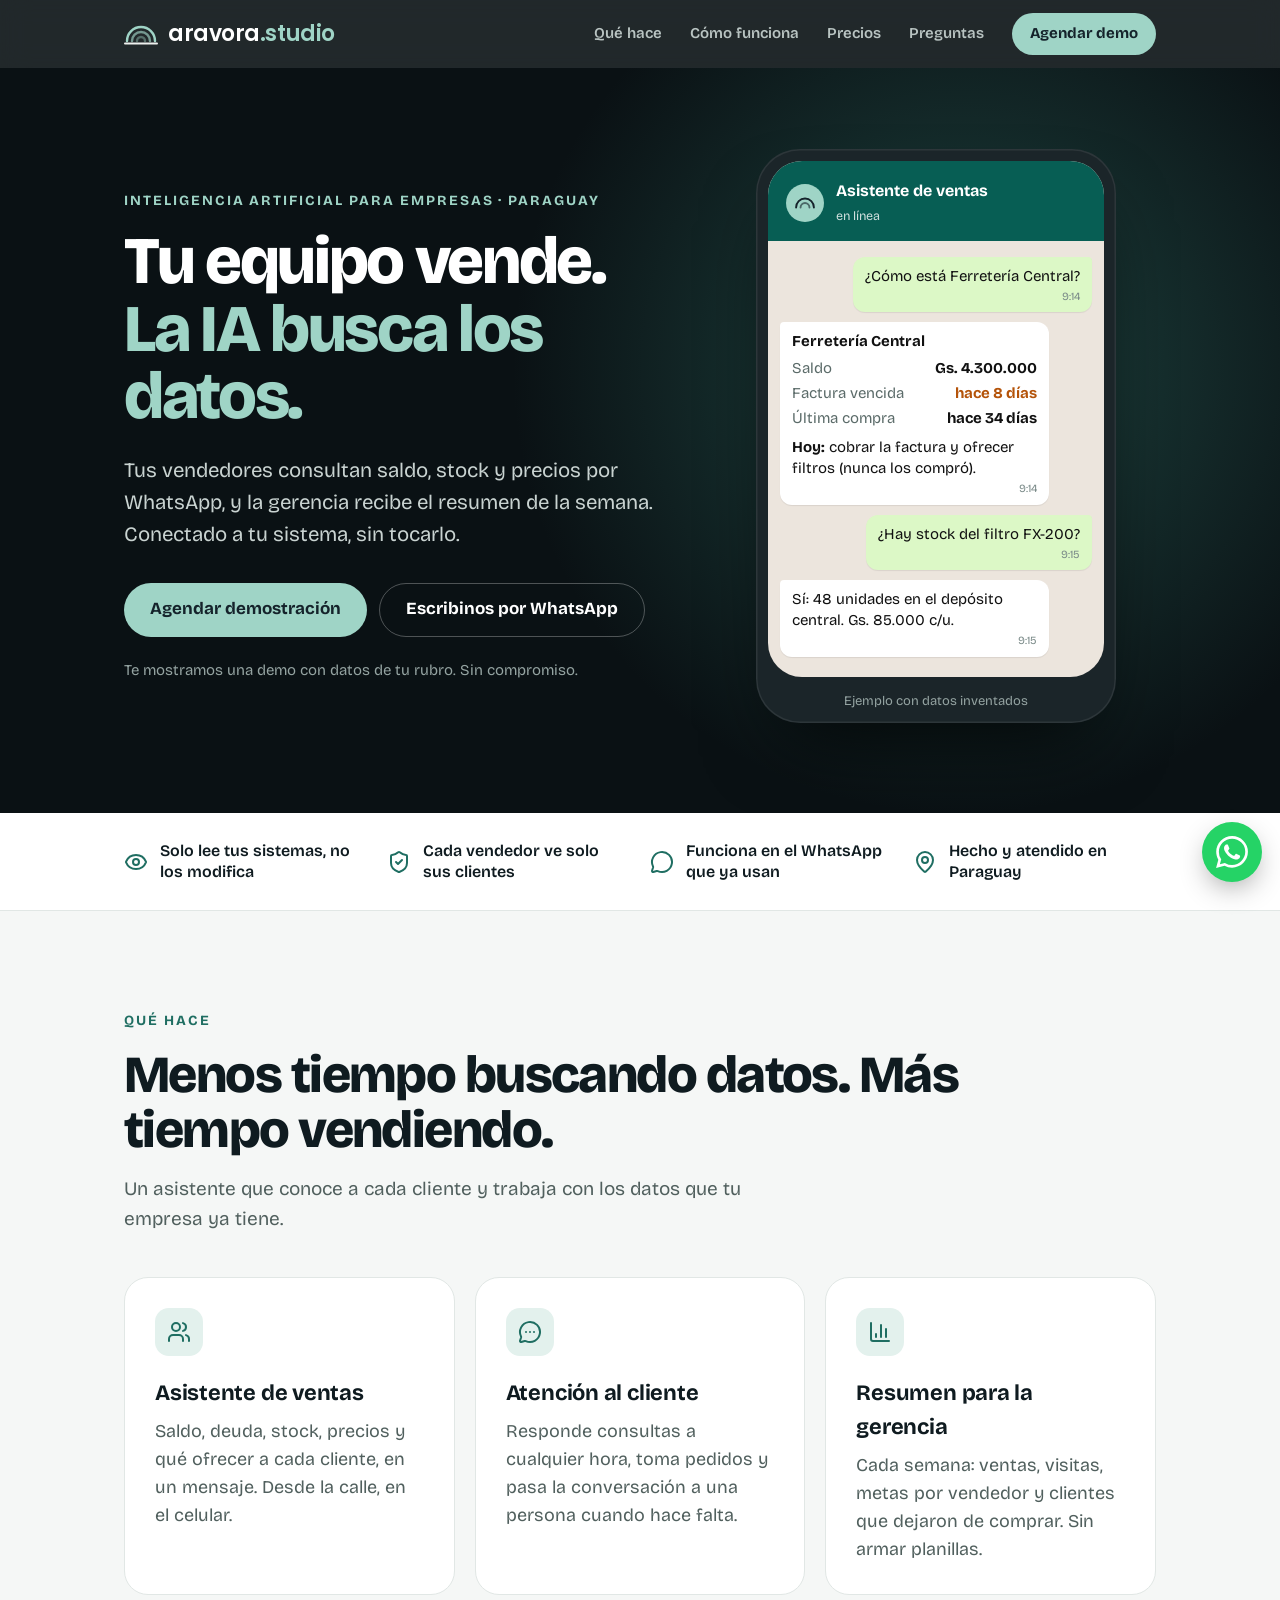
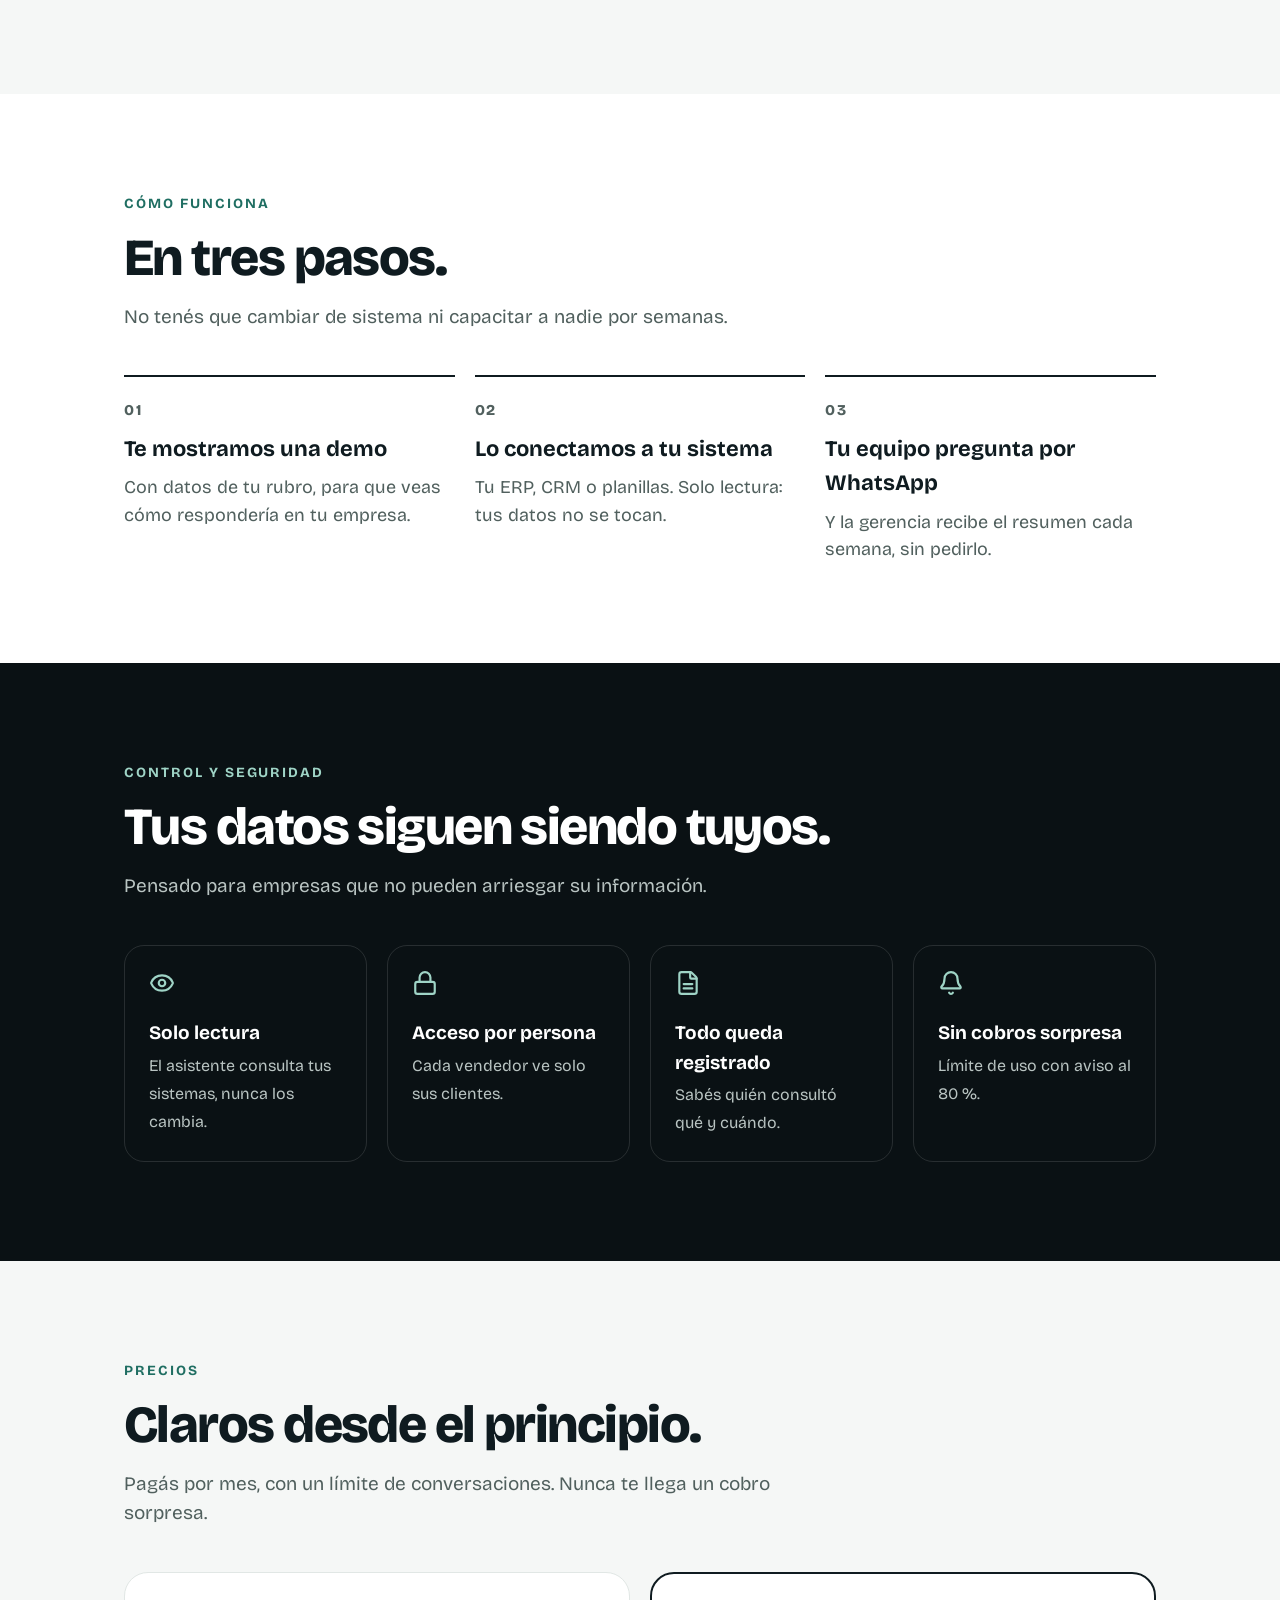
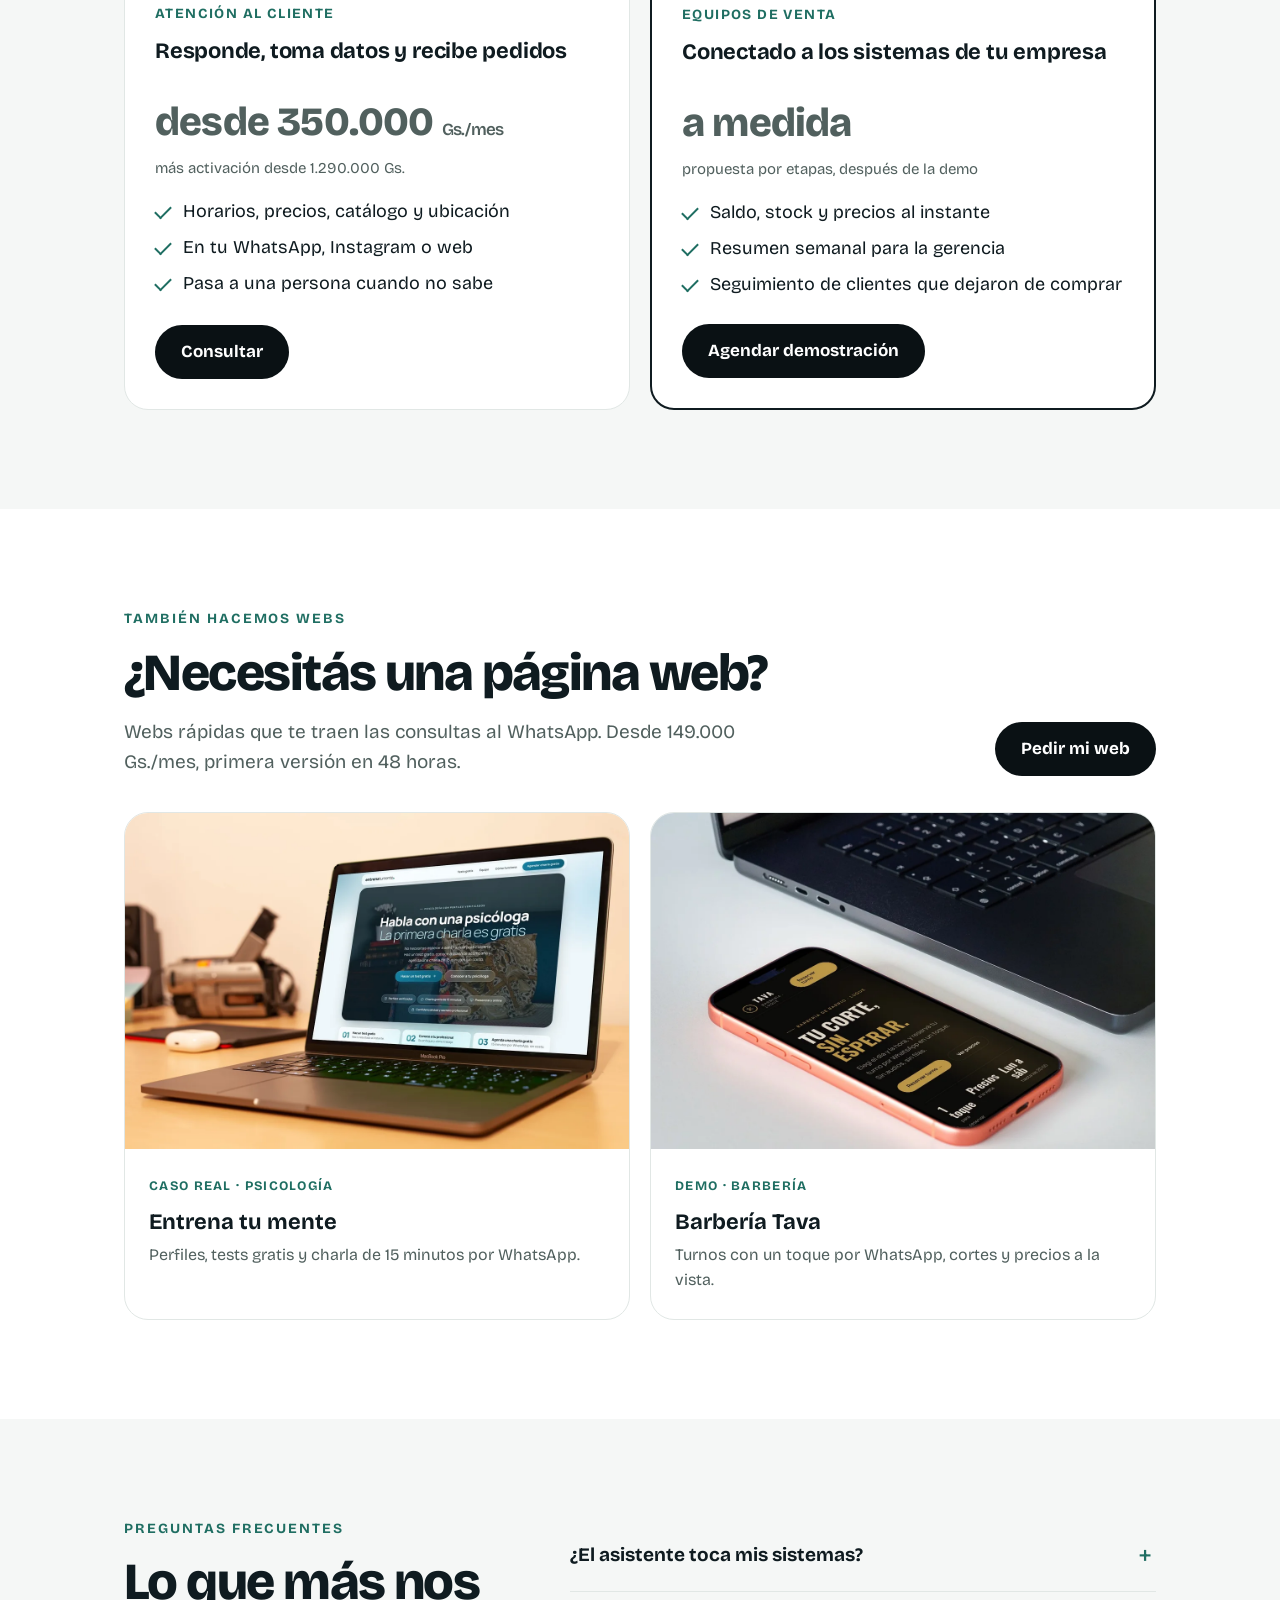
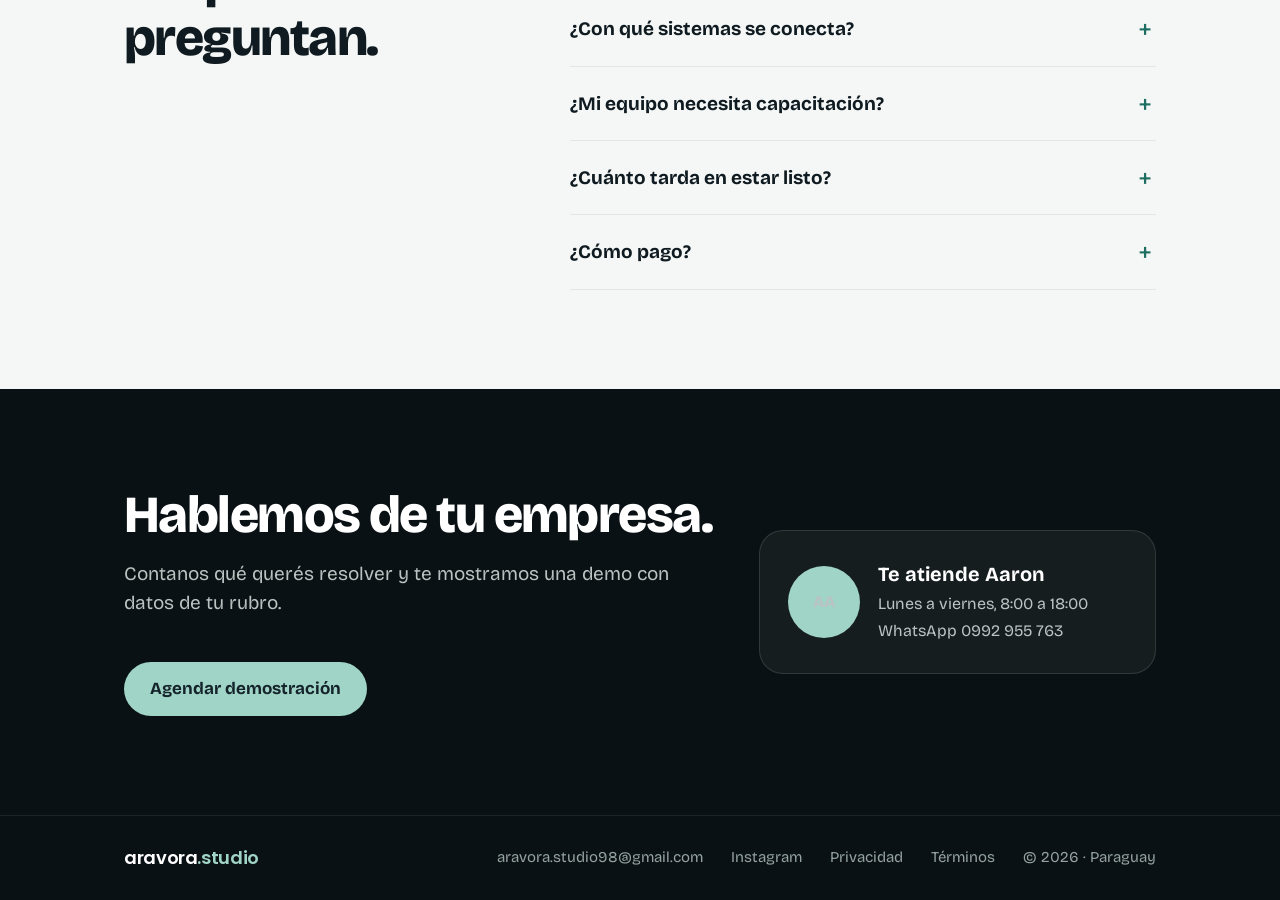
==== commit 0af51af5: "Web simple enfocada en IA para empresas: inicio con chat de WhatsApp, 8 secciones, sin carrito Co-Au" ====
--- a/index.html
+++ b/index.html
@@ -3,17 +3,17 @@
 <head>
 <meta charset="UTF-8">
 <meta name="viewport" content="width=device-width, initial-scale=1">
-<title>aravora.studio · Software, webs y apps para empresas en Paraguay</title>
-<meta name="description" content="Páginas web, asistentes de IA conectados a tus sistemas y apps a medida. Hecho en Paraguay, con soporte por WhatsApp.">
-<meta name="theme-color" content="#070B0D">
+<title>aravora.studio · Asistentes de IA para empresas en Paraguay</title>
+<meta name="description" content="Asistentes de IA conectados a tus sistemas: tus vendedores consultan saldo, stock y precios por WhatsApp, y la gerencia recibe el resumen de la semana. Hecho en Paraguay.">
+<meta name="theme-color" content="#0A1114">
+<meta property="og:title" content="aravora.studio · Asistentes de IA para empresas">
+<meta property="og:description" content="Tu equipo vende. La IA busca los datos.">
+<meta property="og:image" content="compartir.jpg">
 <link rel="icon" href="data:image/svg+xml,%3Csvg xmlns='http://www.w3.org/2000/svg' viewBox='0 0 64 64'%3E%3Crect width='64' height='64' rx='14' fill='%2315232B'/%3E%3Cg fill='none' stroke='%239FD4C6' stroke-width='4' stroke-linecap='round'%3E%3Cpath d='M12 40a20 20 0 0 1 40 0'/%3E%3Cpath d='M19 40a13 13 0 0 1 26 0' opacity='.6'/%3E%3Cpath d='M26 40a6 6 0 0 1 12 0' opacity='.35'/%3E%3C/g%3E%3Cline x1='9' y1='47' x2='55' y2='47' stroke='%23EDF0EE' stroke-width='4' stroke-linecap='round'/%3E%3C/svg%3E">
 <link rel="preconnect" href="https://fonts.googleapis.com">
 <link rel="preconnect" href="https://fonts.gstatic.com" crossorigin>
-<link href="https://fonts.googleapis.com/css2?family=Bricolage+Grotesque:opsz,wght@12..96,400;12..96,500;12..96,600;12..96,700;12..96,800&family=Newsreader:ital,opsz,wght@1,6..72,400&family=Poppins:wght@600&display=swap" rel="stylesheet">
-<link rel="stylesheet" href="oscuro.css?v=2311c">
-<script defer src="js/gsap.min.js?v=2311c"></script>
-<script defer src="js/ScrollTrigger.min.js?v=2311c"></script>
-<script defer src="js/movimiento.js?v=2311c"></script>
+<link href="https://fonts.googleapis.com/css2?family=Bricolage+Grotesque:opsz,wght@12..96,400;12..96,600;12..96,700;12..96,800&family=Poppins:wght@600&display=swap" rel="stylesheet">
+<link rel="stylesheet" href="simple.css?v=2711">
 <script>
   !function(f,b,e,v,n,t,s){if(f.fbq)return;n=f.fbq=function(){n.callMethod?
   n.callMethod.apply(n,arguments):n.queue.push(arguments)};if(!f._fbq)f._fbq=n;
@@ -27,302 +27,229 @@
 <body>
 
 <header class="nav">
-  <div class="nav-in">
+  <div class="cont">
     <a href="#inicio" class="marca" aria-label="aravora, inicio">
       <svg viewBox="0 0 34 22" fill="none" aria-hidden="true"><path d="M3 18a14 14 0 0 1 28 0" stroke="#9FD4C6" stroke-width="2.4" stroke-linecap="round"/><path d="M8 18a9 9 0 0 1 18 0" stroke="#9FD4C6" stroke-width="2.4" stroke-linecap="round" opacity="0.65"/><path d="M13 18a4 4 0 0 1 8 0" stroke="#9FD4C6" stroke-width="2.4" stroke-linecap="round" opacity="0.4"/><path d="M1 20.5h32" stroke="#EDF0EE" stroke-width="2" stroke-linecap="round"/></svg>
       <span class="logotipo">aravora<span>.studio</span></span>
     </a>
     <nav class="nav-links" aria-label="Principal">
-      <a href="#soluciones">Soluciones</a>
-      <a href="#ia">Inteligencia artificial</a>
-      <a href="#trabajos">Trabajos</a>
+      <a href="#que-hace">Qué hace</a>
+      <a href="#como">Cómo funciona</a>
       <a href="#precios">Precios</a>
+      <a href="#preguntas">Preguntas</a>
     </nav>
-    <button class="nav-pedido" type="button" data-abrir-pedido aria-label="Ver mi pedido"><svg aria-hidden="true" class="i" xmlns="http://www.w3.org/2000/svg" width="20" height="20" viewBox="0 0 24 24" fill="none" stroke="currentColor" stroke-width="2" stroke-linecap="round" stroke-linejoin="round" > <path d="m2.05 2.05 1.099-.028a1 1 0 0 1 1.008.815l2.69 14.347A1 1 0 0 0 7.83 18H18" /> <path d="M4.563 5h16.435a1 1 0 0 1 .981 1.204l-1.026 6.226A2 2 0 0 1 18.962 14H6.25" /> <circle cx="18" cy="20" r="2" /> <circle cx="8" cy="20" r="2" /> </svg><span class="pedido-n" data-pedido-n>0</span></button>
-    <a class="btn btn--sm" data-wa="Hola, quiero hablar con aravora" data-producto="Consulta general" href="#" target="_blank" rel="noopener">Contactanos</a>
+    <a class="btn btn--menta btn--sm" data-wa="Hola, quiero agendar una demostración del asistente de IA" data-producto="Demo" href="#contacto" target="_blank" rel="noopener">Agendar demo</a>
   </div>
 </header>
 
 <main>
 
-  <!-- HERO -->
+  <!-- 1. INICIO -->
   <section class="hero" id="inicio" aria-labelledby="hero-t">
-    <div class="hero-copy">
-      <p class="pill" data-hx><span class="pill-dot"></span>Software · Webs · Apps · IA</p>
-      <h1 id="hero-t" class="hero-t"><span class="ln"><span data-hw>Menos planillas.</span></span> <span class="ln"><span data-hw><em>Más ventas.</em></span></span></h1>
-      <p class="hero-p" data-hx>Creamos <b>páginas web</b>, <b>asistentes de IA conectados a tus sistemas</b> y <b>apps a medida</b> para que tu empresa atraiga clientes y tu equipo venda sin perder tiempo buscando datos.</p>
-      <div class="hero-cta" data-hx>
-        <a class="btn btn--lg" data-wa="Hola, quiero agendar una demostración" data-producto="Demo" href="#" target="_blank" rel="noopener">Agendar demostración <svg aria-hidden="true" class="i" xmlns="http://www.w3.org/2000/svg" width="20" height="20" viewBox="0 0 24 24" fill="none" stroke="currentColor" stroke-width="2" stroke-linecap="round" stroke-linejoin="round" > <path d="M5 12h14" /> <path d="m12 5 7 7-7 7" /> </svg></a>
-        <a class="link" href="#precios">Ver precios</a>
-      </div>
-      <p class="micro" data-hx>Webs desde 149.000 Gs. por mes · Primera versión en 48 horas</p>
-    </div>
-    <figure class="ventana" id="ventana">
-      <div class="ventana-bar" aria-hidden="true"><i></i><i></i><i></i></div>
-      <div class="ventana-foto"><img id="heroImg" src="img/monitor-aura-800.webp" srcset="img/monitor-aura-800.webp 800w, img/monitor-aura-1400.webp 1400w" sizes="(min-width: 960px) 46vw, 92vw" width="1400" height="1120" fetchpriority="high" alt="Monitor de escritorio con la demo de una web de auriculares hecha por aravora"></div>
-      <a class="ventana-pie" href="demos/aura/" target="_blank" rel="noopener"><span>Demo · Aura, auriculares</span><span class="link">Ver la web</span></a>
-    </figure>
-  </section>
-
-  <!-- SOLUCIONES -->
-  <section class="sec" id="soluciones" aria-labelledby="sol-t">
-    <h2 id="sol-t" class="h2 centro" data-sube>Un solo equipo para todo lo digital</h2>
-    <p class="sub centro" data-sube>Desde el cliente que te encuentra en Google hasta el informe que lee tu gerencia.</p>
-    <div class="grid3">
-      <article class="card" data-sube><span class="ic"><svg aria-hidden="true" class="i" xmlns="http://www.w3.org/2000/svg" width="20" height="20" viewBox="0 0 24 24" fill="none" stroke="currentColor" stroke-width="2" stroke-linecap="round" stroke-linejoin="round" > <circle cx="12" cy="12" r="10" /> <path d="M12 2a14.5 14.5 0 0 0 0 20 14.5 14.5 0 0 0 0-20" /> <path d="M2 12h20" /> </svg></span><h3>Páginas web</h3><p>Webs rápidas que muestran lo que ofrecés y te traen las consultas al WhatsApp.</p><ul class="ok"><li>Primera versión en 48 horas</li><li>Dominio y hosting incluidos</li></ul></article>
-      <article class="card" data-sube><span class="ic"><svg aria-hidden="true" class="i" xmlns="http://www.w3.org/2000/svg" width="20" height="20" viewBox="0 0 24 24" fill="none" stroke="currentColor" stroke-width="2" stroke-linecap="round" stroke-linejoin="round" > <path d="m2.05 2.05 1.099-.028a1 1 0 0 1 1.008.815l2.69 14.347A1 1 0 0 0 7.83 18H18" /> <path d="M4.563 5h16.435a1 1 0 0 1 .981 1.204l-1.026 6.226A2 2 0 0 1 18.962 14H6.25" /> <circle cx="18" cy="20" r="2" /> <circle cx="8" cy="20" r="2" /> </svg></span><h3>Tiendas online</h3><p>Catálogo, buscador y carrito que manda el pedido armado a tu WhatsApp.</p></article>
-      <article class="card" data-sube><span class="ic"><svg aria-hidden="true" class="i" xmlns="http://www.w3.org/2000/svg" width="20" height="20" viewBox="0 0 24 24" fill="none" stroke="currentColor" stroke-width="2" stroke-linecap="round" stroke-linejoin="round" > <path d="M12 8V4H8" /> <rect width="16" height="12" x="4" y="8" rx="2" /> <path d="M2 14h2" /> <path d="M20 14h2" /> <path d="M15 13v2" /> <path d="M9 13v2" /> </svg></span><h3>Asistentes de IA para ventas</h3><p>Tu equipo consulta clientes, precios y stock por WhatsApp, en segundos.</p><ul class="ok"><li>Menos tiempo buscando datos</li><li>Más tiempo vendiendo</li></ul></article>
-      <article class="card" data-sube><span class="ic"><svg aria-hidden="true" class="i" xmlns="http://www.w3.org/2000/svg" width="20" height="20" viewBox="0 0 24 24" fill="none" stroke="currentColor" stroke-width="2" stroke-linecap="round" stroke-linejoin="round" > <path d="M2.992 16.342a2 2 0 0 1 .094 1.167l-1.065 3.29a1 1 0 0 0 1.236 1.168l3.413-.998a2 2 0 0 1 1.099.092 10 10 0 1 0-4.777-4.719" /> </svg></span><h3>Atención al cliente con IA</h3><p>Responde consultas a cualquier hora y pasa la conversación a una persona cuando hace falta.</p></article>
-      <article class="card" data-sube><span class="ic"><svg aria-hidden="true" class="i" xmlns="http://www.w3.org/2000/svg" width="20" height="20" viewBox="0 0 24 24" fill="none" stroke="currentColor" stroke-width="2" stroke-linecap="round" stroke-linejoin="round" > <rect width="14" height="20" x="5" y="2" rx="2" ry="2" /> <path d="M12 18h.01" /> </svg></span><h3>Apps a medida</h3><p>Apps para tu equipo o tus clientes, pensadas para que las use cualquiera.</p></article>
-      <article class="card" data-sube><span class="ic"><svg aria-hidden="true" class="i" xmlns="http://www.w3.org/2000/svg" width="20" height="20" viewBox="0 0 24 24" fill="none" stroke="currentColor" stroke-width="2" stroke-linecap="round" stroke-linejoin="round" > <path d="M12 22v-5" /> <path d="M15 8V2" /> <path d="M17 8a1 1 0 0 1 1 1v4a4 4 0 0 1-4 4h-4a4 4 0 0 1-4-4V9a1 1 0 0 1 1-1z" /> <path d="M9 8V2" /> </svg></span><h3>Integraciones y automatizaciones</h3><p>Conectamos tus sistemas y armamos reportes y recordatorios que salen solos.</p></article>
-    </div>
-  </section>
-
-  <!-- FRASE -->
-  <section class="frase" aria-label="Nuestra idea">
-    <p class="frase-t" id="frase">Tu equipo no debería perder tiempo buscando datos. <em>Que lo haga el sistema</em>, y que ellos vendan.</p>
-  </section>
-
-  <!-- IA -->
-  <section class="sec" id="ia" aria-labelledby="ia-t">
-    <p class="kicker centro" data-sube>Inteligencia artificial integrada</p>
-    <h2 id="ia-t" class="h2 centro" data-sube>Un asistente que conoce a cada cliente</h2>
-    <p class="sub centro" data-sube>Le dice a cada vendedor qué hacer hoy con cada cliente, y a la gerencia cómo va la semana.</p>
-
-    <div class="ia-split">
-      <div class="demo-card" data-lado="izq">
-        <p class="demo-head"><svg aria-hidden="true" class="i" xmlns="http://www.w3.org/2000/svg" width="20" height="20" viewBox="0 0 24 24" fill="none" stroke="currentColor" stroke-width="2" stroke-linecap="round" stroke-linejoin="round" > <path d="m21 21-4.34-4.34" /> <circle cx="11" cy="11" r="8" /> </svg> Radiografía del cliente <span class="tag-ej">Ejemplo</span></p>
-        <div class="demo-q"><small>El vendedor pregunta por WhatsApp:</small><b>¿Cómo está Ferretería Central?</b></div>
-        <div class="demo-arrow" aria-hidden="true">↓</div>
-        <div class="demo-a">
-          <small>El asistente responde:</small>
-          <dl>
-            <div><dt>Saldo</dt><dd>Gs. 4.300.000</dd></div>
-            <div><dt>Facturas vencidas</dt><dd class="warn">1 · vence hace 8 días</dd></div>
-            <div><dt>Última compra</dt><dd>Hace 34 días (suele comprar cada 21)</dd></div>
-          </dl>
-          <p class="demo-hoy">Hoy con este cliente:</p>
-          <ul class="plus"><li>Cobrar la factura vencida</li><li>Ofrecer filtros: nunca los compró</li><li>Avisar la promo del mes</li></ul>
-        </div>
-      </div>
-      <div class="ia-feats" data-lado="der">
-        <div><h3>Todo el cliente en un mensaje</h3><p>Saldo, facturas, última compra y qué ofrecer, en un solo mensaje. Desde la calle, en el celular.</p></div>
-        <div><h3>Resumen para la gerencia</h3><p>Cada semana: ventas, visitas, metas, clientes con deuda y clientes que dejaron de comprar.</p></div>
-        <div><h3>Se conecta con lo que ya usás</h3><p>Lee los datos de tus sistemas de gestión. Tus sistemas no se tocan: el asistente solo consulta.</p></div>
-      </div>
-    </div>
-
-    <div class="funciones">
-      <div class="fcol" data-sube>
-        <h3>Para el vendedor</h3>
-        <ul class="flist">
-          <li><svg aria-hidden="true" class="i" xmlns="http://www.w3.org/2000/svg" width="20" height="20" viewBox="0 0 24 24" fill="none" stroke="currentColor" stroke-width="2" stroke-linecap="round" stroke-linejoin="round" > <path d="M16 21v-2a4 4 0 0 0-4-4H6a4 4 0 0 0-4 4v2" /> <path d="M16 3.128a4 4 0 0 1 0 7.744" /> <path d="M22 21v-2a4 4 0 0 0-3-3.87" /> <circle cx="9" cy="7" r="4" /> </svg><span><b>Radiografía del cliente</b> estado, saldo y qué ofrecer</span></li>
-          <li><svg aria-hidden="true" class="i" xmlns="http://www.w3.org/2000/svg" width="20" height="20" viewBox="0 0 24 24" fill="none" stroke="currentColor" stroke-width="2" stroke-linecap="round" stroke-linejoin="round" > <path d="M12 17V7" /> <path d="M16 8h-6a2 2 0 0 0 0 4h4a2 2 0 0 1 0 4H8" /> <path d="M4 3a1 1 0 0 1 1-1 1.3 1.3 0 0 1 .7.2l.933.6a1.3 1.3 0 0 0 1.4 0l.934-.6a1.3 1.3 0 0 1 1.4 0l.933.6a1.3 1.3 0 0 0 1.4 0l.933-.6a1.3 1.3 0 0 1 1.4 0l.934.6a1.3 1.3 0 0 0 1.4 0l.933-.6A1.3 1.3 0 0 1 19 2a1 1 0 0 1 1 1v18a1 1 0 0 1-1 1 1.3 1.3 0 0 1-.7-.2l-.933-.6a1.3 1.3 0 0 0-1.4 0l-.934.6a1.3 1.3 0 0 1-1.4 0l-.933-.6a1.3 1.3 0 0 0-1.4 0l-.933.6a1.3 1.3 0 0 1-1.4 0l-.934-.6a1.3 1.3 0 0 0-1.4 0l-.933.6a1.3 1.3 0 0 1-.7.2 1 1 0 0 1-1-1z" /> </svg><span><b>Aviso de deuda</b> antes de vender</span></li>
-          <li><svg aria-hidden="true" class="i" xmlns="http://www.w3.org/2000/svg" width="20" height="20" viewBox="0 0 24 24" fill="none" stroke="currentColor" stroke-width="2" stroke-linecap="round" stroke-linejoin="round" > <ellipse cx="12" cy="5" rx="9" ry="3" /> <path d="M3 5V19A9 3 0 0 0 21 19V5" /> <path d="M3 12A9 3 0 0 0 21 12" /> </svg><span><b>Precio y stock</b> al instante, por código o nombre</span></li>
-          <li><svg aria-hidden="true" class="i" xmlns="http://www.w3.org/2000/svg" width="20" height="20" viewBox="0 0 24 24" fill="none" stroke="currentColor" stroke-width="2" stroke-linecap="round" stroke-linejoin="round" > <path d="M6 22a2 2 0 0 1-2-2V4a2 2 0 0 1 2-2h8a2.4 2.4 0 0 1 1.704.706l3.588 3.588A2.4 2.4 0 0 1 20 8v12a2 2 0 0 1-2 2z" /> <path d="M14 2v5a1 1 0 0 0 1 1h5" /> <path d="M10 9H8" /> <path d="M16 13H8" /> <path d="M16 17H8" /> </svg><span><b>Consultas técnicas</b> con las fichas oficiales</span></li>
-          <li><svg aria-hidden="true" class="i" xmlns="http://www.w3.org/2000/svg" width="20" height="20" viewBox="0 0 24 24" fill="none" stroke="currentColor" stroke-width="2" stroke-linecap="round" stroke-linejoin="round" > <path d="M9 5h8.5a1 1 0 010 7h-11a1 1 0 000 7H15" /> <circle cx="18" cy="19" r="3" /> <circle cx="6" cy="5" r="3" /> </svg><span><b>Ruta del día</b> el orden de visitas más corto</span></li>
-          <li><svg aria-hidden="true" class="i" xmlns="http://www.w3.org/2000/svg" width="20" height="20" viewBox="0 0 24 24" fill="none" stroke="currentColor" stroke-width="2" stroke-linecap="round" stroke-linejoin="round" > <path d="M20 10c0 4.993-5.539 10.193-7.399 11.799a1 1 0 0 1-1.202 0C9.539 20.193 4 14.993 4 10a8 8 0 0 1 16 0" /> <circle cx="12" cy="10" r="3" /> </svg><span><b>"Llegué"</b> visita registrada con ubicación</span></li>
-        </ul>
-      </div>
-      <div class="fcol" data-sube>
-        <h3>Para la gerencia</h3>
-        <ul class="flist">
-          <li><svg aria-hidden="true" class="i" xmlns="http://www.w3.org/2000/svg" width="20" height="20" viewBox="0 0 24 24" fill="none" stroke="currentColor" stroke-width="2" stroke-linecap="round" stroke-linejoin="round" > <path d="M3 3v16a2 2 0 0 0 2 2h16" /> <path d="M18 17V9" /> <path d="M13 17V5" /> <path d="M8 17v-3" /> </svg><span><b>Tablero de efectividad</b> por vendedor</span></li>
-          <li><svg aria-hidden="true" class="i" xmlns="http://www.w3.org/2000/svg" width="20" height="20" viewBox="0 0 24 24" fill="none" stroke="currentColor" stroke-width="2" stroke-linecap="round" stroke-linejoin="round" > <path d="M8 2v3" /> <path d="M16 2v3" /> <rect x="3" y="3" width="18" height="18" rx="2" /> <path d="M3 9h18" /> <path d="m9 15 2 2 4-4" /> </svg><span><b>Resumen semanal</b> automático</span></li>
-          <li><svg aria-hidden="true" class="i" xmlns="http://www.w3.org/2000/svg" width="20" height="20" viewBox="0 0 24 24" fill="none" stroke="currentColor" stroke-width="2" stroke-linecap="round" stroke-linejoin="round" > <path d="M16 7h6v6" /> <path d="m22 7-8.5 8.5-5-5L2 17" /> </svg><span><b>Metas que motivan</b> con avance personal</span></li>
-          <li><svg aria-hidden="true" class="i" xmlns="http://www.w3.org/2000/svg" width="20" height="20" viewBox="0 0 24 24" fill="none" stroke="currentColor" stroke-width="2" stroke-linecap="round" stroke-linejoin="round" > <path d="M10.268 21a2 2 0 0 0 3.464 0" /> <path d="M3.262 15.326A1 1 0 0 0 4 17h16a1 1 0 0 0 .74-1.673C19.41 13.956 18 12.499 18 8A6 6 0 0 0 6 8c0 4.499-1.411 5.956-2.738 7.326" /> </svg><span><b>Recordatorios</b> de clientes que dejaron de comprar</span></li>
-        </ul>
-      </div>
-      <div class="fcol" data-sube>
-        <h3>Control y seguridad</h3>
-        <ul class="flist">
-          <li><svg aria-hidden="true" class="i" xmlns="http://www.w3.org/2000/svg" width="20" height="20" viewBox="0 0 24 24" fill="none" stroke="currentColor" stroke-width="2" stroke-linecap="round" stroke-linejoin="round" > <path d="M20 13c0 5-3.5 7.5-7.66 8.95a1 1 0 0 1-.67-.01C7.5 20.5 4 18 4 13V6a1 1 0 0 1 1-1c2 0 4.5-1.2 6.24-2.72a1.17 1.17 0 0 1 1.52 0C14.51 3.81 17 5 19 5a1 1 0 0 1 1 1z" /> <path d="m9 12 2 2 4-4" /> </svg><span><b>Cada vendedor</b> ve solo sus clientes</span></li>
-          <li><svg aria-hidden="true" class="i" xmlns="http://www.w3.org/2000/svg" width="20" height="20" viewBox="0 0 24 24" fill="none" stroke="currentColor" stroke-width="2" stroke-linecap="round" stroke-linejoin="round" > <path d="M18 6 7 17l-5-5" /> <path d="m22 10-7.5 7.5L13 16" /> </svg><span><b>Solo lectura</b> en tus sistemas</span></li>
-          <li><svg aria-hidden="true" class="i" xmlns="http://www.w3.org/2000/svg" width="20" height="20" viewBox="0 0 24 24" fill="none" stroke="currentColor" stroke-width="2" stroke-linecap="round" stroke-linejoin="round" > <path d="M6 22a2 2 0 0 1-2-2V4a2 2 0 0 1 2-2h8a2.4 2.4 0 0 1 1.704.706l3.588 3.588A2.4 2.4 0 0 1 20 8v12a2 2 0 0 1-2 2z" /> <path d="M14 2v5a1 1 0 0 0 1 1h5" /> <path d="M10 9H8" /> <path d="M16 13H8" /> <path d="M16 17H8" /> </svg><span><b>Cada consulta</b> queda registrada</span></li>
-          <li><svg aria-hidden="true" class="i" xmlns="http://www.w3.org/2000/svg" width="20" height="20" viewBox="0 0 24 24" fill="none" stroke="currentColor" stroke-width="2" stroke-linecap="round" stroke-linejoin="round" > <path d="M10.268 21a2 2 0 0 0 3.464 0" /> <path d="M3.262 15.326A1 1 0 0 0 4 17h16a1 1 0 0 0 .74-1.673C19.41 13.956 18 12.499 18 8A6 6 0 0 0 6 8c0 4.499-1.411 5.956-2.738 7.326" /> </svg><span><b>Límites de uso</b> con aviso al 80 %</span></li>
-        </ul>
-      </div>
-    </div>
-
-    <div class="integra" data-sube>
-      <p class="kicker centro">Se conecta con</p>
-      <div class="chips">
-        <span>Tu sistema de gestión (ERP)</span><span>Tu CRM</span><span>Tu sistema de rutas y visitas</span><span>WhatsApp</span><span>Google Maps</span><span>Planillas de Excel</span>
-      </div>
-    </div>
-
-    <div class="cta-ia" data-sube>
-      <a class="btn btn--lg" data-wa="Hola, quiero ver una demostración del asistente de IA para mi equipo de ventas" data-producto="Demo asistente ventas" href="#" target="_blank" rel="noopener"><svg aria-hidden="true" class="i" xmlns="http://www.w3.org/2000/svg" width="20" height="20" viewBox="0 0 24 24" fill="none" stroke="currentColor" stroke-width="2" stroke-linecap="round" stroke-linejoin="round" > <path d="M8 2v3" /> <path d="M16 2v3" /> <rect x="3" y="3" width="18" height="18" rx="2" /> <path d="M3 9h18" /> <path d="m9 15 2 2 4-4" /> </svg> Agendar demostración</a>
-      <p class="micro">Proyectos a medida para equipos de venta. Te mostramos una demo con datos de tu rubro.</p>
-    </div>
-  </section>
-
-  <!-- TRABAJOS -->
-  <section class="sec" id="trabajos" aria-labelledby="tr-t">
-    <h2 id="tr-t" class="h2 centro" data-sube>Hecho por aravora</h2>
-    <p class="sub centro" data-sube>Las demos son ejemplos para que veas cómo quedaría la web de tu rubro.</p>
-    <div class="grid3">
-      <a class="caso" data-lado="izq" href="https://entrenatumente.space" target="_blank" rel="noopener"><img src="img/caso-etm-foto.webp" width="1200" height="800" loading="lazy" alt="La web de Entrena tu mente en una MacBook"><span class="caso-k">Caso real · Psicología</span><h3>Entrena tu mente</h3><p>Perfiles, tests gratis y una charla de 15 minutos, con WhatsApp directo.</p><span class="link">Ver la web</span></a>
-      <a class="caso" data-sube href="demos/tava/" target="_blank" rel="noopener"><img src="img/caso-tava-foto.webp" width="1200" height="800" loading="lazy" alt="Demo de la web de una barbería en un iPhone"><span class="caso-k">Demo · Barbería</span><h3>Barbería Tava</h3><p>Turnos con un toque por WhatsApp, cortes y precios a la vista.</p><span class="link">Ver la demo</span></a>
-      <a class="caso" data-lado="der" href="demos/nativa/" target="_blank" rel="noopener"><img src="img/caso-nativa-foto.webp" width="1200" height="800" loading="lazy" alt="Demo de una tienda online de cosmética en una MacBook"><span class="caso-k">Demo · Tienda online</span><h3>Nativa</h3><p>Catálogo, carrito y pagos con tarjeta, transferencia o QR.</p><span class="link">Ver la demo</span></a>
-    </div>
-  </section>
-
-  <!-- PRECIOS (catálogo con pedido) -->
+    <div class="cont">
+      <div>
+        <p class="kicker">Inteligencia artificial para empresas · Paraguay</p>
+        <h1 id="hero-t">Tu equipo vende. <em>La IA busca los datos.</em></h1>
+        <p class="hero-p">Tus vendedores consultan saldo, stock y precios por WhatsApp, y la gerencia recibe el resumen de la semana. Conectado a tu sistema, sin tocarlo.</p>
+        <div class="botones">
+          <a class="btn btn--menta" data-wa="Hola, quiero agendar una demostración del asistente de IA" data-producto="Demo" href="#contacto" target="_blank" rel="noopener">Agendar demostración</a>
+          <a class="btn btn--borde" data-wa="Hola, tengo una consulta sobre los asistentes de IA" data-producto="Consulta general" href="#contacto" target="_blank" rel="noopener">Escribinos por WhatsApp</a>
+        </div>
+        <p class="hero-nota">Te mostramos una demo con datos de tu rubro. Sin compromiso.</p>
+      </div>
+
+      <figure class="tel" aria-label="Ejemplo: un vendedor le pregunta al asistente por WhatsApp">
+        <div class="tel-pantalla">
+          <div class="tel-cab">
+            <span class="tel-av"><svg viewBox="0 0 34 22" fill="none" aria-hidden="true"><path d="M3 18a14 14 0 0 1 28 0" stroke="#15232B" stroke-width="3" stroke-linecap="round"/><path d="M10 18a7 7 0 0 1 14 0" stroke="#15232B" stroke-width="3" stroke-linecap="round" opacity=".6"/></svg></span>
+            <div><b>Asistente de ventas</b><small>en línea</small></div>
+          </div>
+          <div class="chat">
+            <p class="msg msg--yo">¿Cómo está Ferretería Central?<span class="msg-hora">9:14</span></p>
+            <div class="msg msg--ia">
+              <p><b>Ferretería Central</b></p>
+              <dl>
+                <div><dt>Saldo</dt><dd>Gs. 4.300.000</dd></div>
+                <div><dt>Factura vencida</dt><dd class="aviso">hace 8 días</dd></div>
+                <div><dt>Última compra</dt><dd>hace 34 días</dd></div>
+              </dl>
+              <p><b>Hoy:</b> cobrar la factura y ofrecer filtros (nunca los compró).</p>
+              <span class="msg-hora">9:14</span>
+            </div>
+            <p class="msg msg--yo">¿Hay stock del filtro FX-200?<span class="msg-hora">9:15</span></p>
+            <p class="msg msg--ia">Sí: 48 unidades en el depósito central. Gs. 85.000 c/u.<span class="msg-hora">9:15</span></p>
+          </div>
+        </div>
+        <figcaption class="tel-pie">Ejemplo con datos inventados</figcaption>
+      </figure>
+    </div>
+  </section>
+
+  <!-- 2. FRANJA DE CONFIANZA -->
+  <section class="franja" aria-label="Por qué es seguro">
+    <ul class="cont">
+      <li><svg viewBox="0 0 24 24" fill="none" stroke="currentColor" stroke-width="2" stroke-linecap="round" stroke-linejoin="round" aria-hidden="true"><path d="M2.062 12.348a1 1 0 0 1 0-.696 10.75 10.75 0 0 1 19.876 0 1 1 0 0 1 0 .696 10.75 10.75 0 0 1-19.876 0"/><circle cx="12" cy="12" r="3"/></svg>Solo lee tus sistemas, no los modifica</li>
+      <li><svg viewBox="0 0 24 24" fill="none" stroke="currentColor" stroke-width="2" stroke-linecap="round" stroke-linejoin="round" aria-hidden="true"><path d="M20 13c0 5-3.5 7.5-7.66 8.95a1 1 0 0 1-.67-.01C7.5 20.5 4 18 4 13V6a1 1 0 0 1 1-1c2 0 4.5-1.2 6.24-2.72a1.17 1.17 0 0 1 1.52 0C14.51 3.81 17 5 19 5a1 1 0 0 1 1 1z"/><path d="m9 12 2 2 4-4"/></svg>Cada vendedor ve solo sus clientes</li>
+      <li><svg viewBox="0 0 24 24" fill="none" stroke="currentColor" stroke-width="2" stroke-linecap="round" stroke-linejoin="round" aria-hidden="true"><path d="M2.992 16.342a2 2 0 0 1 .094 1.167l-1.065 3.29a1 1 0 0 0 1.236 1.168l3.413-.998a2 2 0 0 1 1.099.092 10 10 0 1 0-4.777-4.719"/></svg>Funciona en el WhatsApp que ya usan</li>
+      <li><svg viewBox="0 0 24 24" fill="none" stroke="currentColor" stroke-width="2" stroke-linecap="round" stroke-linejoin="round" aria-hidden="true"><path d="M20 10c0 4.993-5.539 10.193-7.399 11.799a1 1 0 0 1-1.202 0C9.539 20.193 4 14.993 4 10a8 8 0 0 1 16 0"/><circle cx="12" cy="10" r="3"/></svg>Hecho y atendido en Paraguay</li>
+    </ul>
+  </section>
+
+  <!-- 3. QUÉ HACE -->
+  <section class="sec" id="que-hace" aria-labelledby="qh-t">
+    <div class="cont">
+      <p class="kicker">Qué hace</p>
+      <h2 class="h2" id="qh-t">Menos tiempo buscando datos. Más tiempo vendiendo.</h2>
+      <p class="sub">Un asistente que conoce a cada cliente y trabaja con los datos que tu empresa ya tiene.</p>
+      <div class="grid3">
+        <article class="card">
+          <span class="ic"><svg viewBox="0 0 24 24" fill="none" stroke="currentColor" stroke-width="2" stroke-linecap="round" stroke-linejoin="round" aria-hidden="true"><path d="M16 21v-2a4 4 0 0 0-4-4H6a4 4 0 0 0-4 4v2"/><circle cx="9" cy="7" r="4"/><path d="M22 21v-2a4 4 0 0 0-3-3.87"/><path d="M16 3.13a4 4 0 0 1 0 7.75"/></svg></span>
+          <h3>Asistente de ventas</h3>
+          <p>Saldo, deuda, stock, precios y qué ofrecer a cada cliente, en un mensaje. Desde la calle, en el celular.</p>
+        </article>
+        <article class="card">
+          <span class="ic"><svg viewBox="0 0 24 24" fill="none" stroke="currentColor" stroke-width="2" stroke-linecap="round" stroke-linejoin="round" aria-hidden="true"><path d="M2.992 16.342a2 2 0 0 1 .094 1.167l-1.065 3.29a1 1 0 0 0 1.236 1.168l3.413-.998a2 2 0 0 1 1.099.092 10 10 0 1 0-4.777-4.719"/><path d="M8 12h.01"/><path d="M12 12h.01"/><path d="M16 12h.01"/></svg></span>
+          <h3>Atención al cliente</h3>
+          <p>Responde consultas a cualquier hora, toma pedidos y pasa la conversación a una persona cuando hace falta.</p>
+        </article>
+        <article class="card">
+          <span class="ic"><svg viewBox="0 0 24 24" fill="none" stroke="currentColor" stroke-width="2" stroke-linecap="round" stroke-linejoin="round" aria-hidden="true"><path d="M3 3v16a2 2 0 0 0 2 2h16"/><path d="M18 17V9"/><path d="M13 17V5"/><path d="M8 17v-3"/></svg></span>
+          <h3>Resumen para la gerencia</h3>
+          <p>Cada semana: ventas, visitas, metas por vendedor y clientes que dejaron de comprar. Sin armar planillas.</p>
+        </article>
+      </div>
+    </div>
+  </section>
+
+  <!-- 4. CÓMO FUNCIONA -->
+  <section class="sec sec--blanca" id="como" aria-labelledby="como-t">
+    <div class="cont">
+      <p class="kicker">Cómo funciona</p>
+      <h2 class="h2" id="como-t">En tres pasos.</h2>
+      <p class="sub">No tenés que cambiar de sistema ni capacitar a nadie por semanas.</p>
+      <ol class="grid3 pasos" style="list-style:none;padding:0;margin:0">
+        <li class="paso"><p class="paso-n">01</p><h3>Te mostramos una demo</h3><p>Con datos de tu rubro, para que veas cómo respondería en tu empresa.</p></li>
+        <li class="paso"><p class="paso-n">02</p><h3>Lo conectamos a tu sistema</h3><p>Tu ERP, CRM o planillas. Solo lectura: tus datos no se tocan.</p></li>
+        <li class="paso"><p class="paso-n">03</p><h3>Tu equipo pregunta por WhatsApp</h3><p>Y la gerencia recibe el resumen cada semana, sin pedirlo.</p></li>
+      </ol>
+    </div>
+  </section>
+
+  <!-- 5. SEGURIDAD -->
+  <section class="sec oscuro" aria-labelledby="seg-t">
+    <div class="cont">
+      <p class="kicker">Control y seguridad</p>
+      <h2 class="h2" id="seg-t">Tus datos siguen siendo tuyos.</h2>
+      <p class="sub">Pensado para empresas que no pueden arriesgar su información.</p>
+      <ul class="seg">
+        <li><svg viewBox="0 0 24 24" fill="none" stroke="currentColor" stroke-width="2" stroke-linecap="round" stroke-linejoin="round" aria-hidden="true"><path d="M2.062 12.348a1 1 0 0 1 0-.696 10.75 10.75 0 0 1 19.876 0 1 1 0 0 1 0 .696 10.75 10.75 0 0 1-19.876 0"/><circle cx="12" cy="12" r="3"/></svg><b>Solo lectura</b><span>El asistente consulta tus sistemas, nunca los cambia.</span></li>
+        <li><svg viewBox="0 0 24 24" fill="none" stroke="currentColor" stroke-width="2" stroke-linecap="round" stroke-linejoin="round" aria-hidden="true"><rect width="18" height="11" x="3" y="11" rx="2"/><path d="M7 11V7a5 5 0 0 1 10 0v4"/></svg><b>Acceso por persona</b><span>Cada vendedor ve solo sus clientes.</span></li>
+        <li><svg viewBox="0 0 24 24" fill="none" stroke="currentColor" stroke-width="2" stroke-linecap="round" stroke-linejoin="round" aria-hidden="true"><path d="M6 22a2 2 0 0 1-2-2V4a2 2 0 0 1 2-2h8a2.4 2.4 0 0 1 1.704.706l3.588 3.588A2.4 2.4 0 0 1 20 8v12a2 2 0 0 1-2 2z"/><path d="M14 2v5a1 1 0 0 0 1 1h5"/><path d="M16 13H8"/><path d="M16 17H8"/></svg><b>Todo queda registrado</b><span>Sabés quién consultó qué y cuándo.</span></li>
+        <li><svg viewBox="0 0 24 24" fill="none" stroke="currentColor" stroke-width="2" stroke-linecap="round" stroke-linejoin="round" aria-hidden="true"><path d="M10.268 21a2 2 0 0 0 3.464 0"/><path d="M3.262 15.326A1 1 0 0 0 4 17h16a1 1 0 0 0 .74-1.673C19.41 13.956 18 12.499 18 8A6 6 0 0 0 6 8c0 4.499-1.411 5.956-2.738 7.326"/></svg><b>Sin cobros sorpresa</b><span>Límite de uso con aviso al 80 %.</span></li>
+      </ul>
+    </div>
+  </section>
+
+  <!-- 6. PRECIOS -->
   <section class="sec" id="precios" aria-labelledby="pr-t">
-    <div id="planes" class="modo-mensual">
-      <h2 id="pr-t" class="h2 centro" data-sube>Precios a la vista</h2>
-      <p class="sub centro" data-sube>Elegí, agregalo a tu pedido y mandalo por WhatsApp. Te respondemos nosotros.</p>
-      <div class="interruptor" role="group" aria-label="Forma de pago" data-sube>
-        <button type="button" data-modo="mensual" aria-pressed="true">Por mes</button>
-        <button type="button" data-modo="unico" aria-pressed="false">Al contado</button>
-      </div>
-      <div class="grid3 prod-grid">
-        <article class="prod plan" data-plan="Landing" data-unico="750000" data-mensual="149000" data-lado="izq">
-          <div class="prod-body">
-            <p class="prod-k">Si recién arrancás</p>
-            <h3>Web Landing</h3>
-            <ul class="ok"><li>1 página con hasta 6 secciones</li><li>Botón de WhatsApp con mensaje armado</li><li>Mapa, celular y Google</li></ul>
-            <p class="prod-precio"><span class="si-mensual"><b>149.000</b> Gs./mes<small>y 290.000 Gs. de activación</small></span><span class="si-unico"><b>750.000</b> Gs.<small>al contado</small></span></p>
-            <button class="btn btn--block" type="button" data-agregar="Web Landing">Agregar al pedido</button>
-            <a class="link plan-boton" data-wa="Hola, quiero el plan Landing en pago mensual" data-producto="Plan Landing" data-valor="149000" href="#" target="_blank" rel="noopener">Consultar por WhatsApp</a>
-          </div>
-        </article>
-        <article class="prod prod--top plan" data-plan="Profesional" data-unico="1000000" data-mensual="199000" data-sube>
-          <span class="prod-tag">El más elegido</span>
-          <div class="prod-body">
-            <p class="prod-k">Si tenés consultorio o das un servicio</p>
-            <h3>Web Profesional</h3>
-            <ul class="ok"><li>Hasta 5 páginas</li><li>Perfil de Empresa en Google</li><li>Formulario o test interactivo</li><li>Medición de visitas y clics</li></ul>
-            <p class="prod-precio"><span class="si-mensual"><b>199.000</b> Gs./mes<small>y 390.000 Gs. de activación</small></span><span class="si-unico"><b>1.000.000</b> Gs.<small>al contado</small></span></p>
-            <button class="btn btn--block" type="button" data-agregar="Web Profesional">Agregar al pedido</button>
-            <a class="link plan-boton" data-wa="Hola, quiero el plan Profesional en pago mensual" data-producto="Plan Profesional" data-valor="199000" href="#" target="_blank" rel="noopener">Consultar por WhatsApp</a>
-          </div>
-        </article>
-        <article class="prod plan" data-plan="Tienda" data-unico="1800000" data-mensual="299000" data-lado="der">
-          <div class="prod-body">
-            <p class="prod-k">Si vendés productos</p>
-            <h3>Tienda online</h3>
-            <ul class="ok"><li>Hasta 50 productos cargados por nosotros</li><li>Categorías y buscador</li><li>Pedido armado a tu WhatsApp</li></ul>
-            <p class="prod-precio"><span class="si-mensual"><b>299.000</b> Gs./mes<small>y 590.000 Gs. de activación</small></span><span class="si-unico"><b>1.800.000</b> Gs.<small>al contado</small></span></p>
-            <button class="btn btn--block" type="button" data-agregar="Tienda online">Agregar al pedido</button>
-            <a class="link plan-boton" data-wa="Hola, quiero el plan Tienda en pago mensual" data-producto="Plan Tienda" data-valor="299000" href="#" target="_blank" rel="noopener">Consultar por WhatsApp</a>
-          </div>
-        </article>
-      </div>
-      <p class="nota centro"><span class="si-mensual">Por mes: pagás la activación, te entregamos la web y la cuota empieza el mes siguiente. Incluye alojamiento, dominio, 2 rondas de cambios por mes y soporte por WhatsApp. Permanencia mínima de 12 meses.</span><span class="si-unico">Al contado: la web es tuya desde el primer día, con alojamiento incluido y dominio gratis el primer año. 2 rondas de cambios gratis los 2 primeros meses.</span></p>
-    </div>
-
-    <h3 class="h3 centro asis-t" data-sube>Asistentes de atención al cliente</h3>
-    <div class="grid3">
-      <article class="prod prod--mini" data-sube>
-        <div class="prod-body">
-          <p class="prod-k">Responde lo que más te preguntan</p><h3>Asistente Básico</h3>
-          <ul class="ok"><li>Horarios, precios, servicios y ubicación</li><li>Pasa a una persona cuando no sabe</li><li>Hasta 500 conversaciones por mes</li></ul>
-          <p class="prod-precio"><span><b>350.000</b> Gs./mes<small>y 1.290.000 Gs. de activación</small></span></p>
-          <button class="btn btn--block" type="button" data-agregar="Asistente Básico" data-precio-fijo="350.000 Gs./mes">Agregar al pedido</button>
-        </div>
-      </article>
-      <article class="prod prod--mini prod--top" data-sube>
-        <span class="prod-tag">Recomendado</span>
-        <div class="prod-body">
-          <p class="prod-k">Atiende, toma datos y recibe pedidos</p><h3>Asistente Intermedio</h3>
-          <ul class="ok"><li>Catálogo y fichas técnicas (hasta 200 productos)</li><li>Recibe pedidos o reservas y te avisa</li><li>Hasta 1.500 conversaciones por mes</li></ul>
-          <p class="prod-precio"><span><b>690.000</b> Gs./mes<small>y 2.590.000 Gs. de activación</small></span></p>
-          <button class="btn btn--block" type="button" data-agregar="Asistente Intermedio" data-precio-fijo="690.000 Gs./mes">Agregar al pedido</button>
-        </div>
-      </article>
-      <article class="prod prod--mini" data-sube>
-        <div class="prod-body">
-          <p class="prod-k">Conectado a los sistemas de tu empresa</p><h3>Asistente Pro</h3>
-          <ul class="ok"><li>Stock y precios que se actualizan solos</li><li>Seguimiento automático de clientes</li><li>Hasta 4.000 conversaciones por mes</li></ul>
-          <p class="prod-precio"><span><b>1.290.000</b> Gs./mes<small>y 4.900.000 Gs. de activación</small></span></p>
-          <button class="btn btn--block" type="button" data-agregar="Asistente Pro" data-precio-fijo="1.290.000 Gs./mes">Agregar al pedido</button>
-        </div>
-      </article>
-    </div>
-    <p class="nota centro">Cada plan incluye un canal a elección: tu web, WhatsApp o Instagram. Con tope de conversaciones: nunca te llega un cobro sorpresa.</p>
-
-  </section>
-
-  <!-- SECCIÓN FIJA -->
-  <section class="gira" aria-labelledby="gira-t">
-    <div class="gira-esc">
-      <div class="gira-glow" aria-hidden="true"></div>
-      <div class="gira-vis"><img id="giraImg" src="img/tel-etm.webp" width="760" height="1340" loading="lazy" alt="La web de Entrena tu mente en un iPhone"></div>
-      <div class="gira-txt">
-        <p class="kicker">Cómo trabajamos</p>
-        <h2 id="gira-t" class="h2">Simple, de punta a punta</h2>
-        <div class="gira-items">
-          <div class="gira-item on"><p class="gira-n">48 h</p><h3>Ves la primera versión</h3><p>Desde que nos mandás textos, fotos y logo. Después ajustamos con vos.</p></div>
-          <div class="gira-item"><p class="gira-n">1 toque</p><h3>Las consultas, a tu WhatsApp</h3><p>Botones con el mensaje ya armado. El cliente solo envía.</p></div>
-          <div class="gira-item"><p class="gira-n">1 equipo</p><h3>Web, IA y apps juntas</h3><p>Un solo lugar para todo, sin coordinar cinco proveedores.</p></div>
-        </div>
-      </div>
-    </div>
-  </section>
-
-  <!-- SIMPLICIDAD -->
-  <section class="sec" aria-labelledby="simp-t">
-    <h2 id="simp-t" class="h2 centro" data-sube>Tecnología sin complicaciones</h2>
-    <p class="sub centro" data-sube>Lo armamos y lo cuidamos nosotros. Vos te ocupás de tu negocio.</p>
-    <div class="grid2">
-      <article class="card" data-lado="izq"><span class="ic"><svg aria-hidden="true" class="i" xmlns="http://www.w3.org/2000/svg" width="20" height="20" viewBox="0 0 24 24" fill="none" stroke="currentColor" stroke-width="2" stroke-linecap="round" stroke-linejoin="round" > <path d="M18 6 7 17l-5-5" /> <path d="m22 10-7.5 7.5L13 16" /> </svg></span><h3>Fácil desde el día 1</h3><p>Pantallas simples, pensadas para que cualquiera de tu equipo las use sin capacitaciones largas.</p></article>
-      <article class="card" data-lado="der"><span class="ic"><svg aria-hidden="true" class="i" xmlns="http://www.w3.org/2000/svg" width="20" height="20" viewBox="0 0 24 24" fill="none" stroke="currentColor" stroke-width="2" stroke-linecap="round" stroke-linejoin="round" > <path d="M3 14h3a2 2 0 0 1 2 2v3a2 2 0 0 1-2 2H5a2 2 0 0 1-2-2v-7a9 9 0 0 1 18 0v7a2 2 0 0 1-2 2h-1a2 2 0 0 1-2-2v-3a2 2 0 0 1 2-2h3" /> </svg></span><h3>Soporte con personas</h3><p>Cuando necesitás algo, escribís por WhatsApp y te responde alguien que conoce tu proyecto.</p></article>
-    </div>
-  </section>
-
-
-  <!-- FAQ -->
-  <section class="sec faq" aria-labelledby="faq-t">
-    <h2 id="faq-t" class="h2 centro" data-sube>Preguntas frecuentes</h2>
-    <div class="faq-l">
-      <details><summary>¿Desde cuándo corren las 48 horas?</summary><p>Desde que nos mandás textos, fotos y logo.</p></details>
-      <details><summary>¿Cómo funciona el pago por mes?</summary><p>Pagás primero la activación y te entregamos tu web lista. La cuota mensual empieza recién el mes siguiente.</p></details>
-      <details><summary>¿De quién es la web?</summary><p>Al contado, tuya desde el primer día. En el plan mensual la cuidamos nosotros, y después de 12 meses puede pasar a tu nombre.</p></details>
-      <details><summary>¿El asistente de IA toca mis sistemas?</summary><p>No. Solo lee los datos que necesita. Lo que registra tu equipo se guarda aparte.</p></details>
-      <details><summary>¿Cómo se cotiza un asistente para equipos de venta?</summary><p>Es un proyecto a medida. Te mostramos una demo, vemos qué sistemas usás y te pasamos una propuesta por etapas.</p></details>
-      <details><summary>¿Cómo pago?</summary><p>Por transferencia, en el mismo chat de WhatsApp.</p></details>
-    </div>
-  </section>
-
-  <!-- CTA FINAL -->
-  <section class="final" id="cierre" aria-labelledby="fin-t">
-    <h2 id="fin-t" class="h2-xl" data-sube>Hablemos de tu empresa</h2>
-    <p class="sub" data-sube>Contanos qué querés resolver y te mostramos una demo con datos de tu rubro.</p>
-    <a class="btn btn--xl" data-sube data-wa="Hola, quiero agendar una demostración" data-producto="Demo" href="#" target="_blank" rel="noopener"><svg aria-hidden="true" class="i" xmlns="http://www.w3.org/2000/svg" width="20" height="20" viewBox="0 0 24 24" fill="none" stroke="currentColor" stroke-width="2" stroke-linecap="round" stroke-linejoin="round" > <path d="M8 2v3" /> <path d="M16 2v3" /> <rect x="3" y="3" width="18" height="18" rx="2" /> <path d="M3 9h18" /> <path d="m9 15 2 2 4-4" /> </svg> Agendar demostración</a>
-    <p class="micro" data-sube>Sin compromiso. Te responde una persona.</p>
+    <div class="cont">
+      <p class="kicker">Precios</p>
+      <h2 class="h2" id="pr-t">Claros desde el principio.</h2>
+      <p class="sub">Pagás por mes, con un límite de conversaciones. Nunca te llega un cobro sorpresa.</p>
+      <div class="grid2">
+        <article class="card precio">
+          <p class="etq">Atención al cliente</p>
+          <h3>Responde, toma datos y recibe pedidos</h3>
+          <p class="monto">desde 350.000 <small>Gs./mes</small></p>
+          <p class="det">más activación desde 1.290.000 Gs.</p>
+          <ul><li>Horarios, precios, catálogo y ubicación</li><li>En tu WhatsApp, Instagram o web</li><li>Pasa a una persona cuando no sabe</li></ul>
+          <a class="btn btn--oscuro" data-wa="Hola, quiero cotizar un asistente de atención al cliente" data-producto="Asistente atención" data-valor="350000" href="#contacto" target="_blank" rel="noopener">Consultar</a>
+        </article>
+        <article class="card precio precio--top">
+          <p class="etq">Equipos de venta</p>
+          <h3>Conectado a los sistemas de tu empresa</h3>
+          <p class="monto">a medida</p>
+          <p class="det">propuesta por etapas, después de la demo</p>
+          <ul><li>Saldo, stock y precios al instante</li><li>Resumen semanal para la gerencia</li><li>Seguimiento de clientes que dejaron de comprar</li></ul>
+          <a class="btn btn--oscuro" data-wa="Hola, quiero una demostración del asistente para mi equipo de ventas" data-producto="Demo asistente ventas" href="#contacto" target="_blank" rel="noopener">Agendar demostración</a>
+        </article>
+      </div>
+    </div>
+  </section>
+
+  <!-- 7. WEBS -->
+  <section class="sec sec--blanca" id="webs" aria-labelledby="webs-t">
+    <div class="cont">
+      <div class="webs-cab">
+        <div>
+          <p class="kicker">También hacemos webs</p>
+          <h2 class="h2" id="webs-t">¿Necesitás una página web?</h2>
+          <p class="sub">Webs rápidas que te traen las consultas al WhatsApp. Desde 149.000 Gs./mes, primera versión en 48 horas.</p>
+        </div>
+        <a class="btn btn--oscuro" data-wa="Hola, quiero una página web" data-producto="Web" data-valor="149000" href="#contacto" target="_blank" rel="noopener">Pedir mi web</a>
+      </div>
+      <div class="grid2">
+        <a class="caso" href="https://entrenatumente.space" target="_blank" rel="noopener">
+          <img src="img/caso-etm-foto.webp" width="1200" height="800" loading="lazy" alt="La web de Entrena tu mente en una notebook">
+          <div><small>Caso real · Psicología</small><h3>Entrena tu mente</h3><p>Perfiles, tests gratis y charla de 15 minutos por WhatsApp.</p></div>
+        </a>
+        <a class="caso" href="demos/tava/" target="_blank" rel="noopener">
+          <img src="img/caso-tava-foto.webp" width="1200" height="800" loading="lazy" alt="Demo de la web de una barbería en un celular">
+          <div><small>Demo · Barbería</small><h3>Barbería Tava</h3><p>Turnos con un toque por WhatsApp, cortes y precios a la vista.</p></div>
+        </a>
+      </div>
+    </div>
+  </section>
+
+  <!-- 8. PREGUNTAS -->
+  <section class="sec" id="preguntas" aria-labelledby="faq-t">
+    <div class="cont faq">
+      <div>
+        <p class="kicker">Preguntas frecuentes</p>
+        <h2 class="h2" id="faq-t">Lo que más nos preguntan.</h2>
+      </div>
+      <div>
+        <details><summary>¿El asistente toca mis sistemas?</summary><p>No. Solo lee los datos que necesita para responder. Lo que registra tu equipo se guarda aparte.</p></details>
+        <details><summary>¿Con qué sistemas se conecta?</summary><p>Con tu sistema de gestión (ERP), tu CRM, planillas de Excel o Google y WhatsApp. En la demo vemos qué usás vos.</p></details>
+        <details><summary>¿Mi equipo necesita capacitación?</summary><p>Casi nada. Le escriben por WhatsApp como a un compañero. Hacemos una charla corta de inicio.</p></details>
+        <details><summary>¿Cuánto tarda en estar listo?</summary><p>Depende de tus sistemas. Después de la demo te pasamos una propuesta por etapas, con fechas.</p></details>
+        <details><summary>¿Cómo pago?</summary><p>Por transferencia. La activación al empezar y después una cuota por mes.</p></details>
+      </div>
+    </div>
+  </section>
+
+  <!-- CONTACTO -->
+  <section class="sec oscuro" id="contacto" aria-labelledby="fin-t">
+    <div class="cont contacto">
+      <div>
+        <h2 class="h2" id="fin-t">Hablemos de tu empresa.</h2>
+        <p class="sub">Contanos qué querés resolver y te mostramos una demo con datos de tu rubro.</p>
+        <div class="botones">
+          <a class="btn btn--menta" data-wa="Hola, quiero agendar una demostración del asistente de IA" data-producto="Demo" href="#contacto" target="_blank" rel="noopener">Agendar demostración</a>
+        </div>
+      </div>
+      <div class="persona">
+        <span class="avatar" aria-hidden="true">AA</span>
+        <div><b>Te atiende Aaron</b><span>Lunes a viernes, 8:00 a 18:00<br>WhatsApp 0992 955 763</span></div>
+      </div>
+    </div>
   </section>
 
 </main>
 
-<footer class="pie" id="pie">
-  <div class="pie-in">
-    <div><span class="logotipo">aravora<span>.studio</span></span><p>Software, páginas web, apps y asistentes de IA para empresas de Paraguay.</p></div>
-    <div><h4>Enlaces</h4><a href="#soluciones">Soluciones</a><a href="#precios">Precios</a><a href="privacidad.html">Privacidad</a><a href="terminos.html">Términos</a></div>
-    <div><h4>Contacto</h4><a data-wa="Hola, quiero hablar con aravora" data-producto="Consulta general" href="#" target="_blank" rel="noopener">WhatsApp 0992 955 763</a><a href="mailto:aravora.studio98@gmail.com">aravora.studio98@gmail.com</a><span>Paraguay</span></div>
-    <div><h4>Redes</h4><a href="https://instagram.com/aravora.studio" target="_blank" rel="noopener">Instagram</a></div>
+<footer class="pie">
+  <div class="cont">
+    <span class="logotipo">aravora<span>.studio</span></span>
+    <a href="mailto:aravora.studio98@gmail.com">aravora.studio98@gmail.com</a>
+    <a href="https://instagram.com/aravora.studio" target="_blank" rel="noopener">Instagram</a>
+    <a href="privacidad.html">Privacidad</a>
+    <a href="terminos.html">Términos</a>
+    <span>© 2026 · Paraguay</span>
   </div>
-  <p class="pie-legal">© 2026 aravora.studio</p>
 </footer>
 
-<!-- Pedido -->
-<button class="pedido-flot" type="button" data-abrir-pedido hidden><svg aria-hidden="true" class="i" xmlns="http://www.w3.org/2000/svg" width="20" height="20" viewBox="0 0 24 24" fill="none" stroke="currentColor" stroke-width="2" stroke-linecap="round" stroke-linejoin="round" > <path d="m2.05 2.05 1.099-.028a1 1 0 0 1 1.008.815l2.69 14.347A1 1 0 0 0 7.83 18H18" /> <path d="M4.563 5h16.435a1 1 0 0 1 .981 1.204l-1.026 6.226A2 2 0 0 1 18.962 14H6.25" /> <circle cx="18" cy="20" r="2" /> <circle cx="8" cy="20" r="2" /> </svg> Mi pedido (<span data-pedido-n>0</span>)</button>
-<div class="pedido" id="pedido" hidden>
-  <div class="pedido-fondo" data-cerrar-pedido></div>
-  <div class="pedido-panel" role="dialog" aria-modal="true" aria-labelledby="pedido-t">
-    <div class="pedido-cab"><h3 id="pedido-t">Mi pedido</h3><button type="button" data-cerrar-pedido aria-label="Cerrar">✕</button></div>
-    <ul class="pedido-lista" id="pedidoLista"></ul>
-    <p class="pedido-vacio" id="pedidoVacio">Todavía no agregaste nada.</p>
-    <a class="btn btn--block" id="pedidoEnviar" href="#" target="_blank" rel="noopener">Enviar pedido por WhatsApp</a>
-    <p class="micro">Te respondemos para confirmar detalles. No se cobra nada desde la web.</p>
-  </div>
-</div>
-
-<a class="wa" data-wa="Hola, quiero hablar con aravora" data-producto="Consulta general" href="#" target="_blank" rel="noopener" aria-label="Escribir por WhatsApp"><svg width="32" height="32" viewBox="0 0 24 24" fill="#fff" aria-hidden="true"><path d="M17.472 14.382c-.297-.149-1.758-.867-2.03-.967-.273-.099-.471-.148-.67.15-.197.297-.767.966-.94 1.164-.173.199-.347.223-.644.075-.297-.15-1.255-.463-2.39-1.475-.883-.788-1.48-1.761-1.653-2.059-.173-.297-.018-.458.13-.606.134-.133.298-.347.446-.52.149-.174.198-.298.298-.497.099-.198.05-.371-.025-.52-.075-.149-.669-1.612-.916-2.207-.242-.579-.487-.5-.669-.51-.173-.008-.371-.01-.57-.01-.198 0-.52.074-.792.372-.272.297-1.04 1.016-1.04 2.479 0 1.462 1.065 2.875 1.213 3.074.149.198 2.096 3.2 5.077 4.487.709.306 1.262.489 1.694.625.712.227 1.36.195 1.871.118.571-.085 1.758-.719 2.006-1.413.248-.694.248-1.289.173-1.413-.074-.124-.272-.198-.57-.347m-5.421 7.403h-.004a9.87 9.87 0 01-5.031-1.378l-.361-.214-3.741.982.998-3.648-.235-.374a9.86 9.86 0 01-1.51-5.26c.001-5.45 4.436-9.884 9.888-9.884 2.64 0 5.122 1.03 6.988 2.898a9.825 9.825 0 012.893 6.994c-.003 5.45-4.437 9.884-9.885 9.884m8.413-18.297A11.815 11.815 0 0012.05 0C5.495 0 .16 5.335.157 11.892c0 2.096.547 4.142 1.588 5.945L.057 24l6.305-1.654a11.882 11.882 0 005.683 1.448h.005c6.554 0 11.89-5.335 11.893-11.893a11.821 11.821 0 00-3.48-8.413Z"/></svg></a>
-
-<script src="js/sitio.js?v=2311c"></script>
-<script src="js/webs.js?v=2311c"></script>
-<script src="js/pedido.js?v=2311c"></script>
+<a class="wa" data-wa="Hola, quiero hablar con aravora" data-producto="Consulta general" href="#" target="_blank" rel="noopener" aria-label="Escribir por WhatsApp"><svg viewBox="0 0 24 24" fill="#fff" aria-hidden="true"><path d="M17.472 14.382c-.297-.149-1.758-.867-2.03-.967-.273-.099-.471-.148-.67.15-.197.297-.767.966-.94 1.164-.173.199-.347.223-.644.075-.297-.15-1.255-.463-2.39-1.475-.883-.788-1.48-1.761-1.653-2.059-.173-.297-.018-.458.13-.606.134-.133.298-.347.446-.52.149-.174.198-.298.298-.497.099-.198.05-.371-.025-.52-.075-.149-.669-1.612-.916-2.207-.242-.579-.487-.5-.669-.51-.173-.008-.371-.01-.57-.01-.198 0-.52.074-.792.372-.272.297-1.04 1.016-1.04 2.479 0 1.462 1.065 2.875 1.213 3.074.149.198 2.096 3.2 5.077 4.487.709.306 1.262.489 1.694.625.712.227 1.36.195 1.871.118.571-.085 1.758-.719 2.006-1.413.248-.694.248-1.289.173-1.413-.074-.124-.272-.198-.57-.347m-5.421 7.403h-.004a9.87 9.87 0 01-5.031-1.378l-.361-.214-3.741.982.998-3.648-.235-.374a9.86 9.86 0 01-1.51-5.26c.001-5.45 4.436-9.884 9.888-9.884 2.64 0 5.122 1.03 6.988 2.898a9.825 9.825 0 012.893 6.994c-.003 5.45-4.437 9.884-9.885 9.884m8.413-18.297A11.815 11.815 0 0012.05 0C5.495 0 .16 5.335.157 11.892c0 2.096.547 4.142 1.588 5.945L.057 24l6.305-1.654a11.882 11.882 0 005.683 1.448h.005c6.554 0 11.89-5.335 11.893-11.893a11.821 11.821 0 00-3.48-8.413Z"/></svg></a>
+
+<script src="js/sitio.js?v=2711"></script>
 </body>
 </html>
--- a/simple.css
+++ b/simple.css
@@ -0,0 +1,188 @@
+/* aravora · versión simple (nov. 2026). Una sola página: IA para empresas. */
+:root {
+  --bg: #F5F7F6; --blanco: #FFFFFF; --oscuro: #0A1114; --oscuro2: #111C21;
+  --txt: #0F1B20; --mut: #51605E; --linea: #E1E7E5;
+  --menta: #9FD4C6; --menta2: #C4E8DE; --verde: #1F6E62; --tinta: #15232B;
+  --aviso: #B45309;
+  --sans: "Bricolage Grotesque", system-ui, sans-serif;
+  --pad: clamp(20px, 5vw, 64px);
+  --ancho: 1160px;
+}
+*, *::before, *::after { box-sizing: border-box; }
+html { scroll-behavior: smooth; -webkit-text-size-adjust: 100%; }
+body { margin: 0; background: var(--bg); color: var(--txt); font-family: var(--sans); font-size: 18px; line-height: 1.55; -webkit-font-smoothing: antialiased; overflow-x: clip; }
+h1, h2, h3, p, ul, dl, dd, figure { margin: 0; }
+ul { padding: 0; list-style: none; }
+img { display: block; max-width: 100%; height: auto; }
+a { color: inherit; text-decoration: none; }
+:focus-visible { outline: 3px solid var(--verde); outline-offset: 3px; border-radius: 8px; }
+.oscuro :focus-visible { outline-color: var(--menta); }
+@media (prefers-reduced-motion: reduce) { html { scroll-behavior: auto; } * { transition: none !important; } }
+
+.cont { max-width: var(--ancho); margin: 0 auto; padding: 0 var(--pad); }
+
+/* Botones */
+.btn { white-space: nowrap; flex: none; display: inline-flex; align-items: center; justify-content: center; gap: 10px; min-height: 54px; padding: 0 26px; border-radius: 999px; font-weight: 700; font-size: 17px; transition: transform .2s, background .2s; }
+.btn:hover { transform: translateY(-1px); }
+.btn--menta { background: var(--menta); color: var(--tinta); }
+.btn--menta:hover { background: var(--menta2); }
+.btn--borde { border: 1.5px solid rgba(255,255,255,.28); color: #fff; }
+.btn--borde:hover { background: rgba(255,255,255,.08); }
+.btn--oscuro { background: var(--oscuro); color: #fff; }
+.btn--oscuro:hover { background: var(--oscuro2); }
+.btn--sm { min-height: 42px; padding: 0 18px; font-size: 15px; }
+.btn svg { width: 20px; height: 20px; flex: none; }
+
+/* Barra superior */
+.nav { position: sticky; top: 0; z-index: 50; background: rgba(10, 17, 20, .9); backdrop-filter: blur(14px); -webkit-backdrop-filter: blur(14px); color: #fff; }
+.nav .cont { display: flex; align-items: center; gap: 28px; height: 68px; }
+.marca { display: flex; align-items: center; gap: 10px; }
+.marca svg { width: 34px; height: 22px; }
+.logotipo { font-family: "Poppins", var(--sans); font-weight: 600; font-size: 22px; letter-spacing: -.02em; }
+.logotipo span { color: var(--menta); }
+.nav-links { display: flex; gap: 28px; margin-left: auto; font-weight: 600; font-size: 15px; color: #B9C4C2; }
+.nav-links a:hover { color: #fff; }
+@media (max-width: 860px) { .nav-links { display: none; } .nav .btn { margin-left: auto; } }
+
+/* Inicio */
+.hero { background: var(--oscuro); color: #fff; position: relative; overflow: hidden; }
+.hero::before { content: ""; position: absolute; inset: -20% -10% auto auto; width: 70vw; height: 70vw; max-width: 900px; max-height: 900px; background: radial-gradient(closest-side, rgba(47, 111, 101, .55), transparent); pointer-events: none; }
+.hero .cont { position: relative; display: grid; grid-template-columns: 1.1fr .9fr; gap: 56px; align-items: center; padding-top: clamp(48px, 9vh, 110px); padding-bottom: clamp(56px, 10vh, 120px); }
+.kicker { font-size: 14px; font-weight: 700; letter-spacing: .14em; text-transform: uppercase; color: var(--verde); margin-bottom: 16px; }
+.hero .kicker, .oscuro .kicker { color: var(--menta); }
+.hero h1 { font-weight: 800; font-size: clamp(40px, 5.2vw, 68px); line-height: 1.02; letter-spacing: -.035em; margin-bottom: 24px; }
+.hero h1 em { font-style: normal; color: var(--menta); }
+.hero-p { font-size: clamp(18px, 1.6vw, 21px); color: #C9D3D1; max-width: 34em; margin-bottom: 32px; }
+.botones { display: flex; flex-wrap: wrap; gap: 12px; }
+.hero-nota { margin-top: 22px; font-size: 15px; color: #94A3A1; }
+
+/* Teléfono con el chat */
+.tel { justify-self: center; width: min(360px, 100%); background: #1B2529; border-radius: 44px; padding: 12px; box-shadow: 0 40px 80px -30px rgba(0,0,0,.8), inset 0 0 0 1.5px rgba(255,255,255,.08); }
+.tel-pantalla { background: #ECE5DD; border-radius: 34px; overflow: hidden; color: #111; font-size: 15px; }
+.tel-cab { background: #075E54; color: #fff; padding: 18px 18px 14px; display: flex; align-items: center; gap: 12px; }
+.tel-av { width: 38px; height: 38px; border-radius: 50%; background: var(--menta); display: grid; place-items: center; }
+.tel-av svg { width: 22px; height: 14px; }
+.tel-cab b { display: block; font-size: 16px; }
+.tel-cab small { font-size: 12.5px; opacity: .8; }
+.chat { padding: 16px 12px 20px; display: grid; gap: 10px; }
+.msg { max-width: 86%; padding: 9px 12px 8px; border-radius: 12px; line-height: 1.4; box-shadow: 0 1px 1px rgba(0,0,0,.08); }
+.msg--yo { justify-self: end; background: #DCF8C6; border-top-right-radius: 4px; }
+.msg--ia { justify-self: start; background: #fff; border-top-left-radius: 4px; }
+.msg dl { display: grid; gap: 4px; margin: 6px 0 8px; }
+.msg dl div { display: flex; justify-content: space-between; gap: 12px; }
+.msg dt { color: #5B6B69; }
+.msg dd { font-weight: 700; text-align: right; }
+.msg .aviso { color: var(--aviso); }
+.msg p + p { margin-top: 4px; }
+.msg-hora { display: block; text-align: right; font-size: 11px; color: #7A8A88; margin-top: 2px; }
+.tel-pie { text-align: center; font-size: 13px; color: #94A3A1; margin-top: 14px; }
+
+/* Franja de confianza */
+.franja { background: var(--blanco); border-bottom: 1px solid var(--linea); }
+.franja ul { display: grid; grid-template-columns: repeat(4, 1fr); gap: 20px; padding-top: 28px; padding-bottom: 28px; }
+.franja li { display: flex; align-items: center; gap: 12px; font-weight: 600; font-size: 16px; line-height: 1.3; }
+.franja svg { width: 24px; height: 24px; flex: none; color: var(--verde); }
+
+/* Secciones */
+.sec { padding: clamp(72px, 11vh, 120px) 0; }
+.sec--blanca { background: var(--blanco); }
+.oscuro { background: var(--oscuro); color: #fff; }
+.h2 { font-weight: 800; font-size: clamp(32px, 4.2vw, 52px); line-height: 1.06; letter-spacing: -.03em; margin-bottom: 16px; max-width: 18em; }
+.sub { font-size: 19px; color: var(--mut); max-width: 36em; margin-bottom: 44px; }
+.oscuro .sub { color: #B9C4C2; }
+
+.grid3 { display: grid; grid-template-columns: repeat(3, 1fr); gap: 20px; }
+.grid2 { display: grid; grid-template-columns: repeat(2, 1fr); gap: 20px; }
+.card { background: var(--blanco); border: 1px solid var(--linea); border-radius: 24px; padding: 30px; }
+.sec--blanca .card { background: var(--bg); }
+.card .ic { display: grid; place-items: center; width: 48px; height: 48px; border-radius: 14px; background: #E3F1ED; color: var(--verde); margin-bottom: 20px; }
+.card .ic svg { width: 24px; height: 24px; }
+.card h3 { font-size: 22px; font-weight: 700; letter-spacing: -.01em; margin-bottom: 8px; }
+.card p { color: var(--mut); }
+
+/* Pasos */
+.pasos { counter-reset: paso; }
+.paso { border-top: 2px solid var(--txt); padding-top: 22px; }
+.paso-n { font-weight: 800; font-size: 15px; color: var(--verde); letter-spacing: .1em; margin-bottom: 10px; }
+.paso h3 { font-size: 22px; font-weight: 700; margin-bottom: 8px; }
+.paso p { color: var(--mut); }
+
+/* Seguridad */
+.seg { display: grid; grid-template-columns: repeat(4, 1fr); gap: 20px; }
+.seg li { border: 1px solid rgba(255,255,255,.12); border-radius: 20px; padding: 24px; }
+.seg svg { width: 26px; height: 26px; color: var(--menta); margin-bottom: 14px; }
+.seg b { display: block; font-size: 19px; margin-bottom: 4px; }
+.seg span { color: #B9C4C2; font-size: 16px; }
+
+/* Precios */
+.precio { display: flex; flex-direction: column; }
+.precio .etq { font-size: 14px; font-weight: 700; letter-spacing: .1em; text-transform: uppercase; color: var(--verde); margin-bottom: 10px; }
+.precio .monto { font-weight: 800; font-size: clamp(30px, 3.4vw, 40px); letter-spacing: -.02em; margin: 14px 0 4px; }
+.precio .monto small { font-size: 17px; font-weight: 600; color: var(--mut); }
+.precio .det { font-size: 15px; color: var(--mut); margin-bottom: 18px; }
+.precio ul { display: grid; gap: 8px; margin-bottom: 26px; }
+.precio li { padding-left: 28px; position: relative; }
+.precio li::before { content: ""; position: absolute; left: 0; top: .45em; width: 16px; height: 9px; border-left: 2.5px solid var(--verde); border-bottom: 2.5px solid var(--verde); transform: rotate(-45deg); }
+.precio .btn { margin-top: auto; align-self: flex-start; white-space: normal; text-align: center; }
+.precio--top { border: 2px solid var(--txt); }
+.nota { font-size: 15px; color: var(--mut); margin-top: 22px; }
+
+/* Webs */
+.caso { display: block; background: var(--blanco); border: 1px solid var(--linea); border-radius: 24px; overflow: hidden; transition: transform .2s; }
+.caso:hover { transform: translateY(-3px); }
+.caso img { aspect-ratio: 3 / 2; object-fit: cover; width: 100%; }
+.caso div { padding: 22px 24px 26px; }
+.caso small { font-size: 13px; font-weight: 700; letter-spacing: .1em; text-transform: uppercase; color: var(--verde); }
+.caso h3 { font-size: 22px; margin: 6px 0 4px; }
+.caso p { color: var(--mut); font-size: 16px; }
+.webs-cab { display: flex; justify-content: space-between; align-items: end; gap: 24px; flex-wrap: wrap; margin-bottom: 36px; }
+.webs-cab .sub { margin-bottom: 0; }
+
+/* Preguntas */
+.faq { display: grid; grid-template-columns: .8fr 1.2fr; gap: 56px; align-items: start; }
+.faq details { border-bottom: 1px solid var(--linea); }
+.faq summary { list-style: none; cursor: pointer; padding: 22px 40px 22px 0; font-weight: 700; font-size: 19px; position: relative; }
+.faq summary::-webkit-details-marker { display: none; }
+.faq summary::after { content: "+"; position: absolute; right: 4px; top: 16px; font-size: 28px; font-weight: 400; color: var(--verde); }
+.faq details[open] summary::after { content: "–"; }
+.faq details p { padding: 0 0 22px; color: var(--mut); }
+
+/* Contacto */
+.contacto { display: grid; grid-template-columns: 1.2fr .8fr; gap: 40px; align-items: center; }
+.persona { background: rgba(255,255,255,.05); border: 1px solid rgba(255,255,255,.12); border-radius: 24px; padding: 28px; display: flex; gap: 18px; align-items: center; }
+.avatar { width: 72px; height: 72px; border-radius: 50%; background: var(--menta); color: var(--tinta); display: grid; place-items: center; font-weight: 800; font-size: 26px; flex: none; overflow: hidden; }
+.avatar img { width: 100%; height: 100%; object-fit: cover; }
+.persona b { display: block; font-size: 20px; }
+.persona span { color: #B9C4C2; font-size: 16px; }
+
+/* Pie */
+.pie { background: var(--oscuro); color: #94A3A1; font-size: 15px; border-top: 1px solid rgba(255,255,255,.08); }
+.pie .cont { display: flex; flex-wrap: wrap; gap: 14px 28px; align-items: center; padding-top: 28px; padding-bottom: 28px; }
+.pie .logotipo { color: #fff; font-size: 18px; margin-right: auto; }
+.pie a:hover { color: #fff; }
+
+/* Botón flotante de WhatsApp */
+.wa { position: fixed; right: 18px; bottom: 18px; z-index: 60; width: 60px; height: 60px; border-radius: 50%; background: #25D366; display: grid; place-items: center; box-shadow: 0 10px 30px -8px rgba(0,0,0,.45); }
+.wa svg { width: 32px; height: 32px; }
+
+/* Celular y tablet */
+@media (max-width: 960px) {
+  .hero .cont { grid-template-columns: 1fr; gap: 48px; }
+  .franja ul { grid-template-columns: repeat(2, 1fr); }
+  .grid3 { grid-template-columns: 1fr; }
+  .seg { grid-template-columns: repeat(2, 1fr); }
+  .faq, .contacto { grid-template-columns: 1fr; gap: 28px; }
+}
+@media (max-width: 600px) {
+  body { font-size: 17px; }
+  .grid2, .seg { grid-template-columns: 1fr; }
+  .franja ul { grid-template-columns: 1fr; gap: 14px; }
+  .botones .btn { width: 100%; white-space: normal; text-align: center; }
+  .nav .cont { gap: 12px; }
+  .nav .btn { min-height: 40px; padding: 0 14px; font-size: 14px; }
+  .logotipo { font-size: 20px; }
+}
+@media (max-width: 380px) {
+  .logotipo span { display: none; }
+  .card { padding: 24px; }
+}
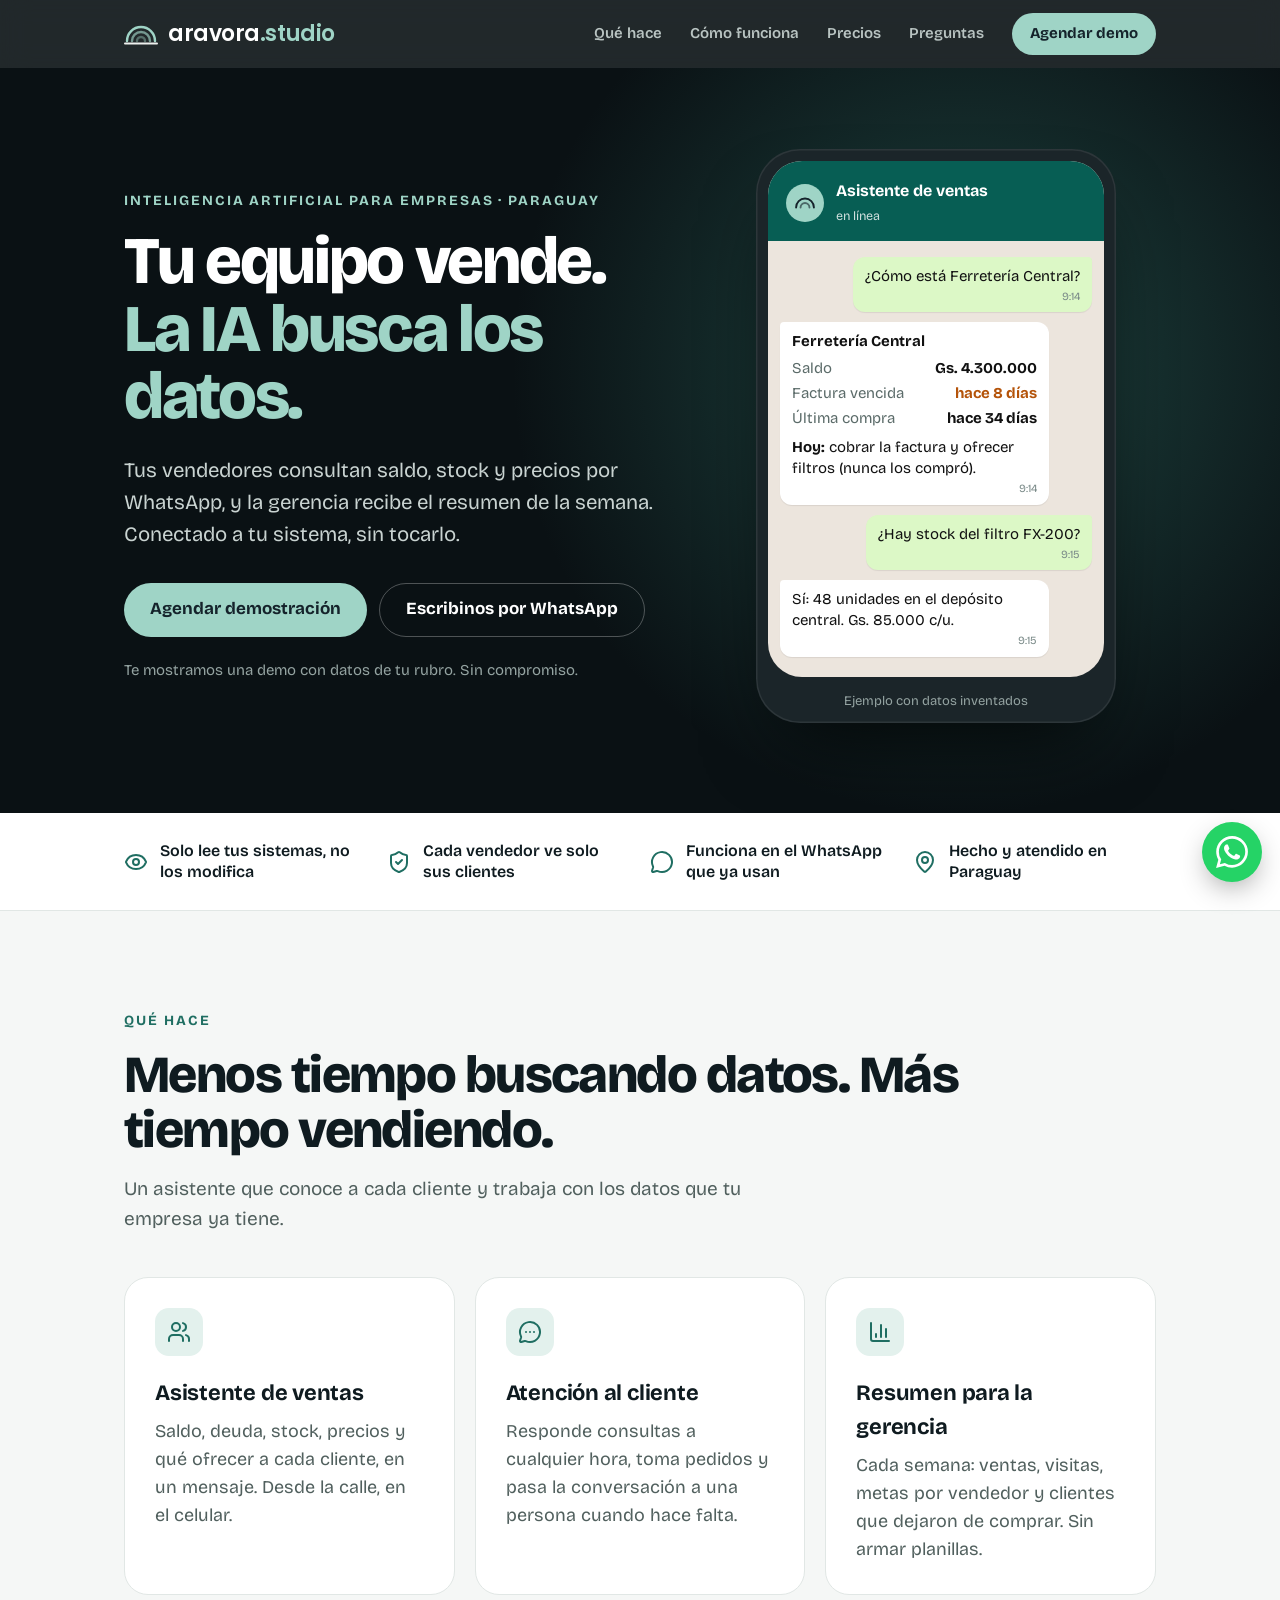
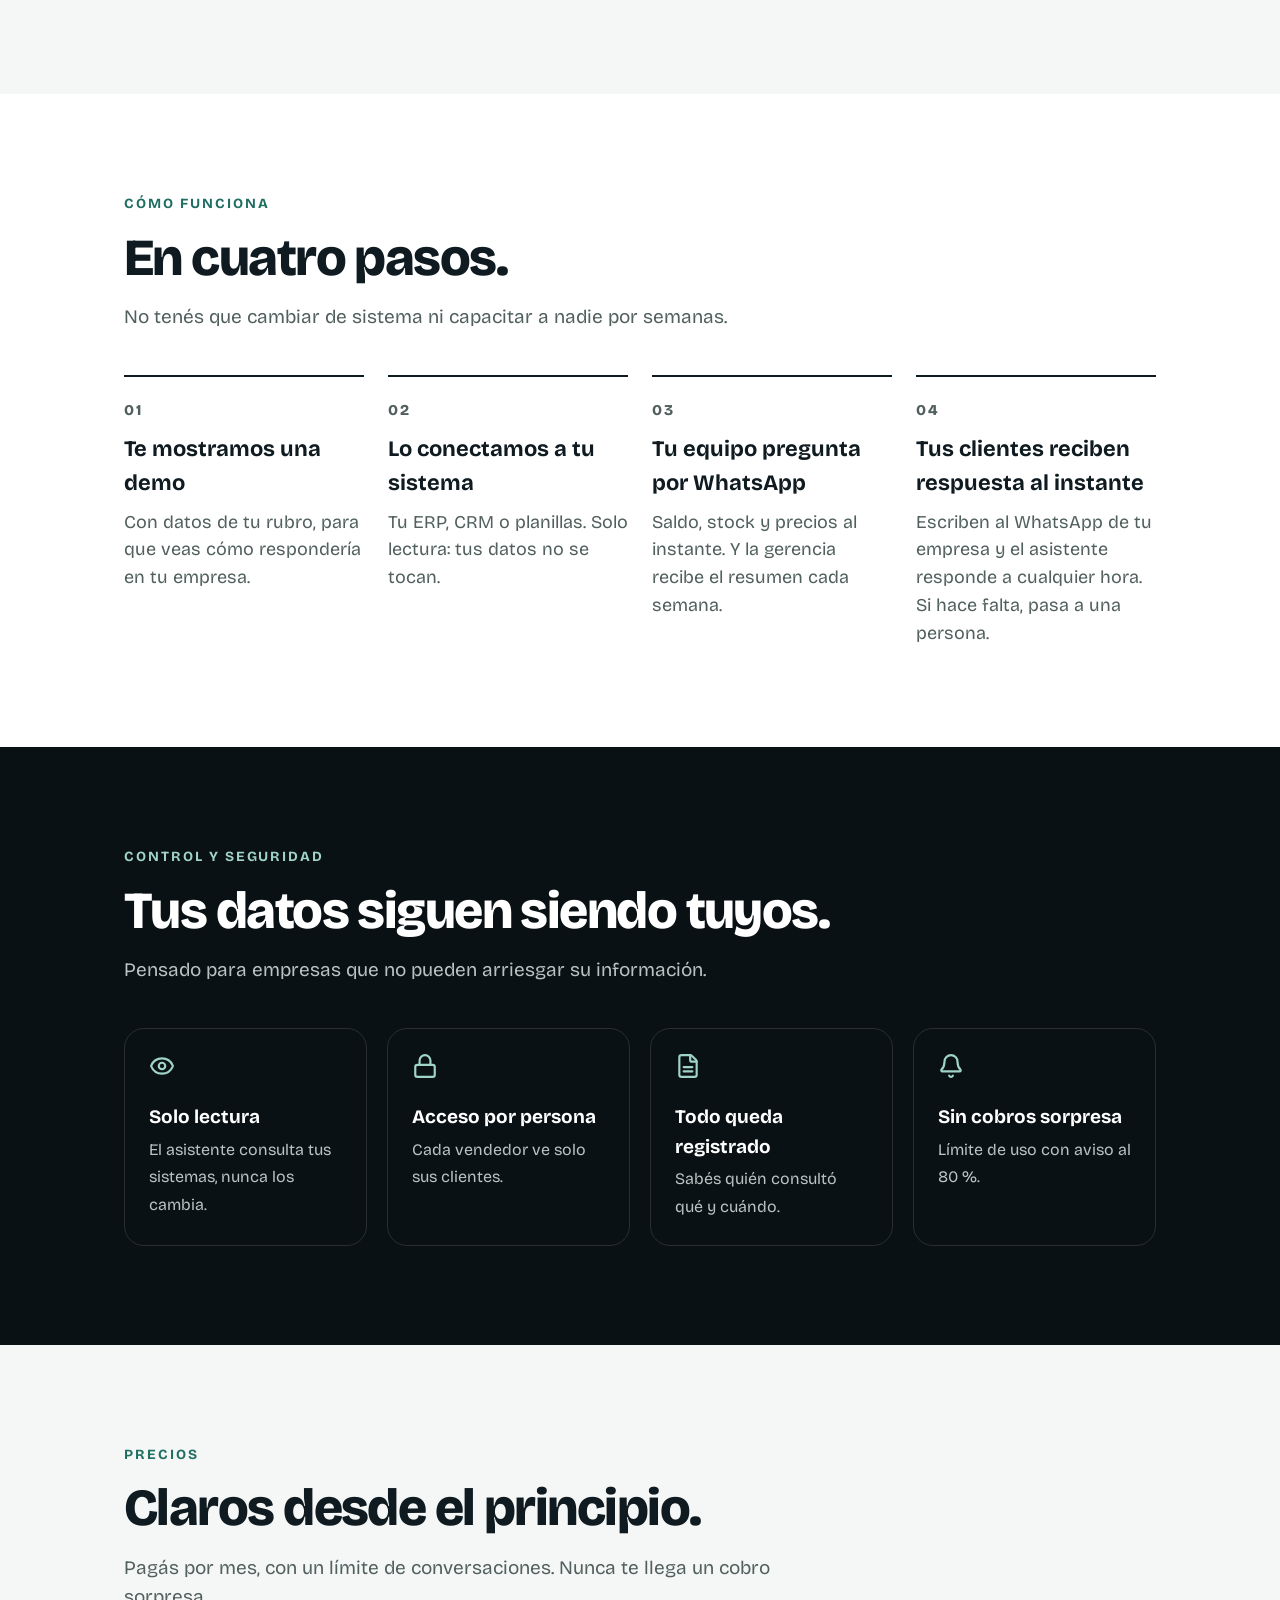
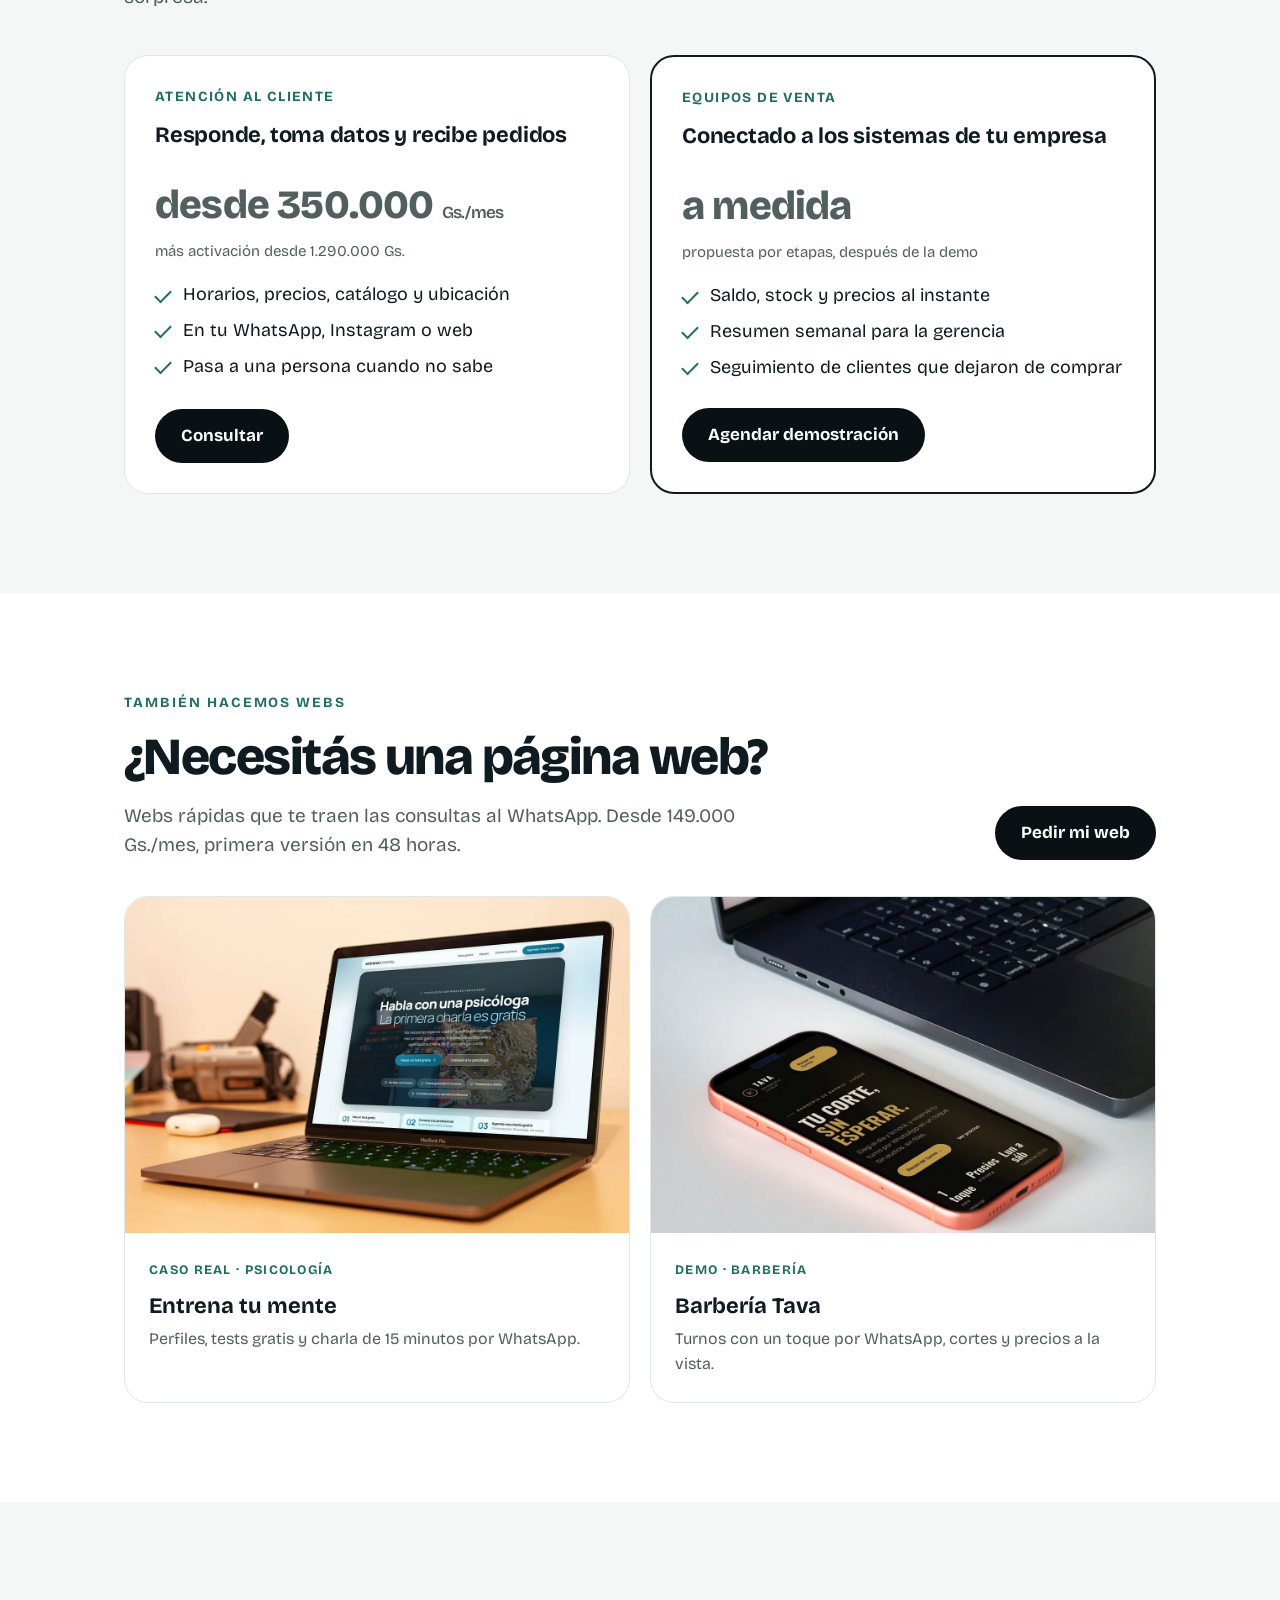
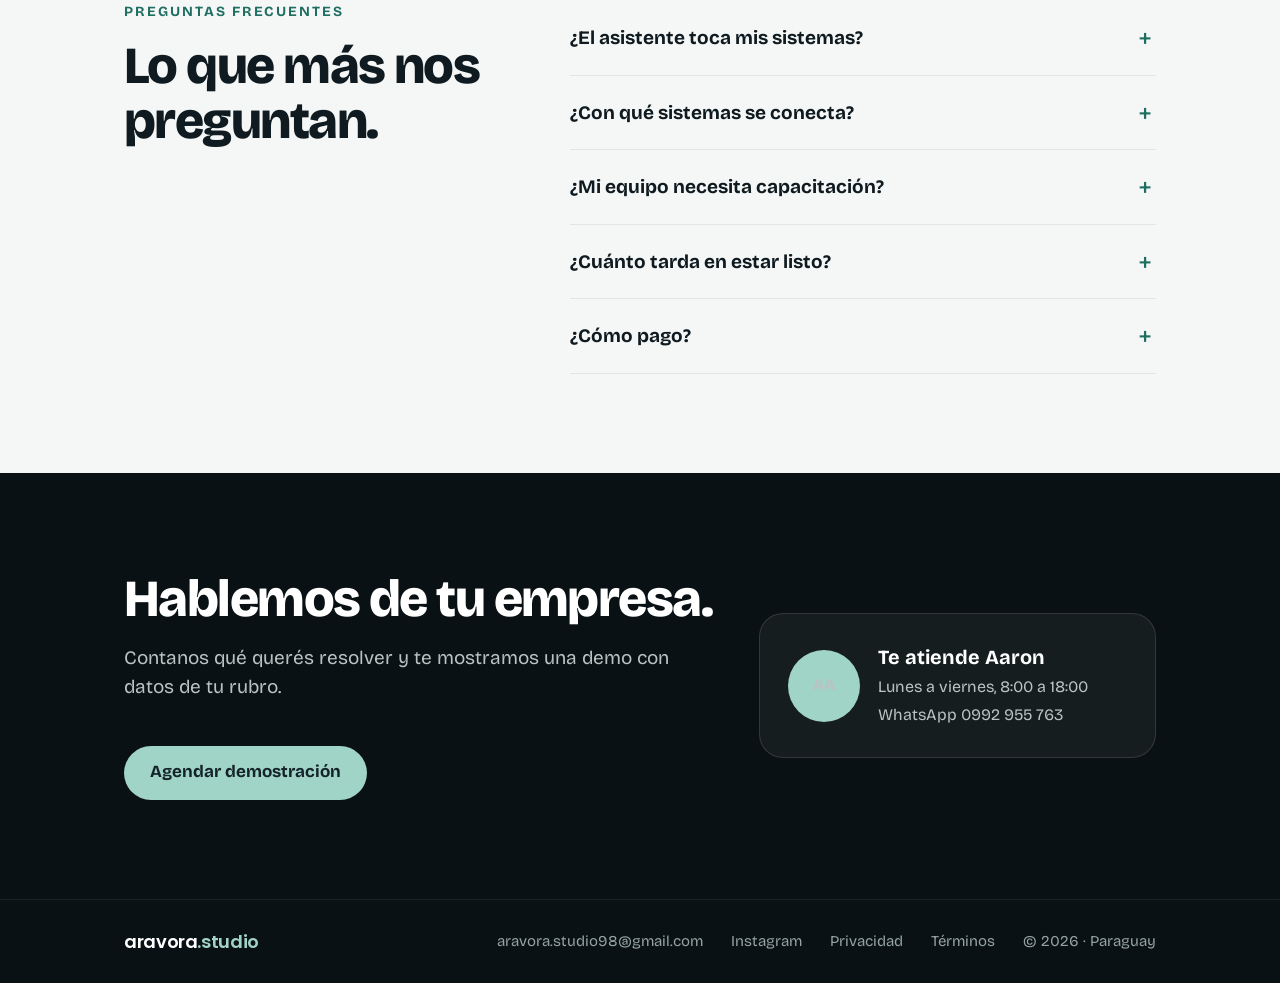
==== commit 48811e75: "Cómo funciona: 4 pasos, se suma el cliente que recibe respuesta al instante Co-Authored-By: Claude O" ====
--- a/index.html
+++ b/index.html
@@ -13,7 +13,7 @@
 <link rel="preconnect" href="https://fonts.googleapis.com">
 <link rel="preconnect" href="https://fonts.gstatic.com" crossorigin>
 <link href="https://fonts.googleapis.com/css2?family=Bricolage+Grotesque:opsz,wght@12..96,400;12..96,600;12..96,700;12..96,800&family=Poppins:wght@600&display=swap" rel="stylesheet">
-<link rel="stylesheet" href="simple.css?v=2711">
+<link rel="stylesheet" href="simple.css?v=2711b">
 <script>
   !function(f,b,e,v,n,t,s){if(f.fbq)return;n=f.fbq=function(){n.callMethod?
   n.callMethod.apply(n,arguments):n.queue.push(arguments)};if(!f._fbq)f._fbq=n;
@@ -125,12 +125,13 @@
   <section class="sec sec--blanca" id="como" aria-labelledby="como-t">
     <div class="cont">
       <p class="kicker">Cómo funciona</p>
-      <h2 class="h2" id="como-t">En tres pasos.</h2>
+      <h2 class="h2" id="como-t">En cuatro pasos.</h2>
       <p class="sub">No tenés que cambiar de sistema ni capacitar a nadie por semanas.</p>
-      <ol class="grid3 pasos" style="list-style:none;padding:0;margin:0">
+      <ol class="pasos">
         <li class="paso"><p class="paso-n">01</p><h3>Te mostramos una demo</h3><p>Con datos de tu rubro, para que veas cómo respondería en tu empresa.</p></li>
         <li class="paso"><p class="paso-n">02</p><h3>Lo conectamos a tu sistema</h3><p>Tu ERP, CRM o planillas. Solo lectura: tus datos no se tocan.</p></li>
-        <li class="paso"><p class="paso-n">03</p><h3>Tu equipo pregunta por WhatsApp</h3><p>Y la gerencia recibe el resumen cada semana, sin pedirlo.</p></li>
+        <li class="paso"><p class="paso-n">03</p><h3>Tu equipo pregunta por WhatsApp</h3><p>Saldo, stock y precios al instante. Y la gerencia recibe el resumen cada semana.</p></li>
+        <li class="paso"><p class="paso-n">04</p><h3>Tus clientes reciben respuesta al instante</h3><p>Escriben al WhatsApp de tu empresa y el asistente responde a cualquier hora. Si hace falta, pasa a una persona.</p></li>
       </ol>
     </div>
   </section>
--- a/simple.css
+++ b/simple.css
@@ -101,10 +101,10 @@
 .card p { color: var(--mut); }
 
 /* Pasos */
-.pasos { counter-reset: paso; }
-.paso { border-top: 2px solid var(--txt); padding-top: 22px; }
+.pasos { list-style: none; padding: 0; margin: 0; display: grid; grid-template-columns: repeat(4, 1fr); gap: 0 24px; }
+.paso { border-top: 2px solid var(--txt); padding-top: 22px; display: grid; grid-template-rows: subgrid; grid-row: span 3; align-content: start; }
 .paso-n { font-weight: 800; font-size: 15px; color: var(--verde); letter-spacing: .1em; margin-bottom: 10px; }
-.paso h3 { font-size: 22px; font-weight: 700; margin-bottom: 8px; }
+.paso h3 { font-size: 22px; font-weight: 700; margin-bottom: 8px; align-self: start; }
 .paso p { color: var(--mut); }
 
 /* Seguridad */
@@ -170,12 +170,14 @@
   .hero .cont { grid-template-columns: 1fr; gap: 48px; }
   .franja ul { grid-template-columns: repeat(2, 1fr); }
   .grid3 { grid-template-columns: 1fr; }
-  .seg { grid-template-columns: repeat(2, 1fr); }
+  .seg, .pasos { grid-template-columns: repeat(2, 1fr); }
+  .paso { margin-bottom: 36px; }
   .faq, .contacto { grid-template-columns: 1fr; gap: 28px; }
 }
 @media (max-width: 600px) {
   body { font-size: 17px; }
-  .grid2, .seg { grid-template-columns: 1fr; }
+  .grid2, .seg, .pasos { grid-template-columns: 1fr; }
+  .paso { display: block; margin-bottom: 28px; }
   .franja ul { grid-template-columns: 1fr; gap: 14px; }
   .botones .btn { width: 100%; white-space: normal; text-align: center; }
   .nav .cont { gap: 12px; }
